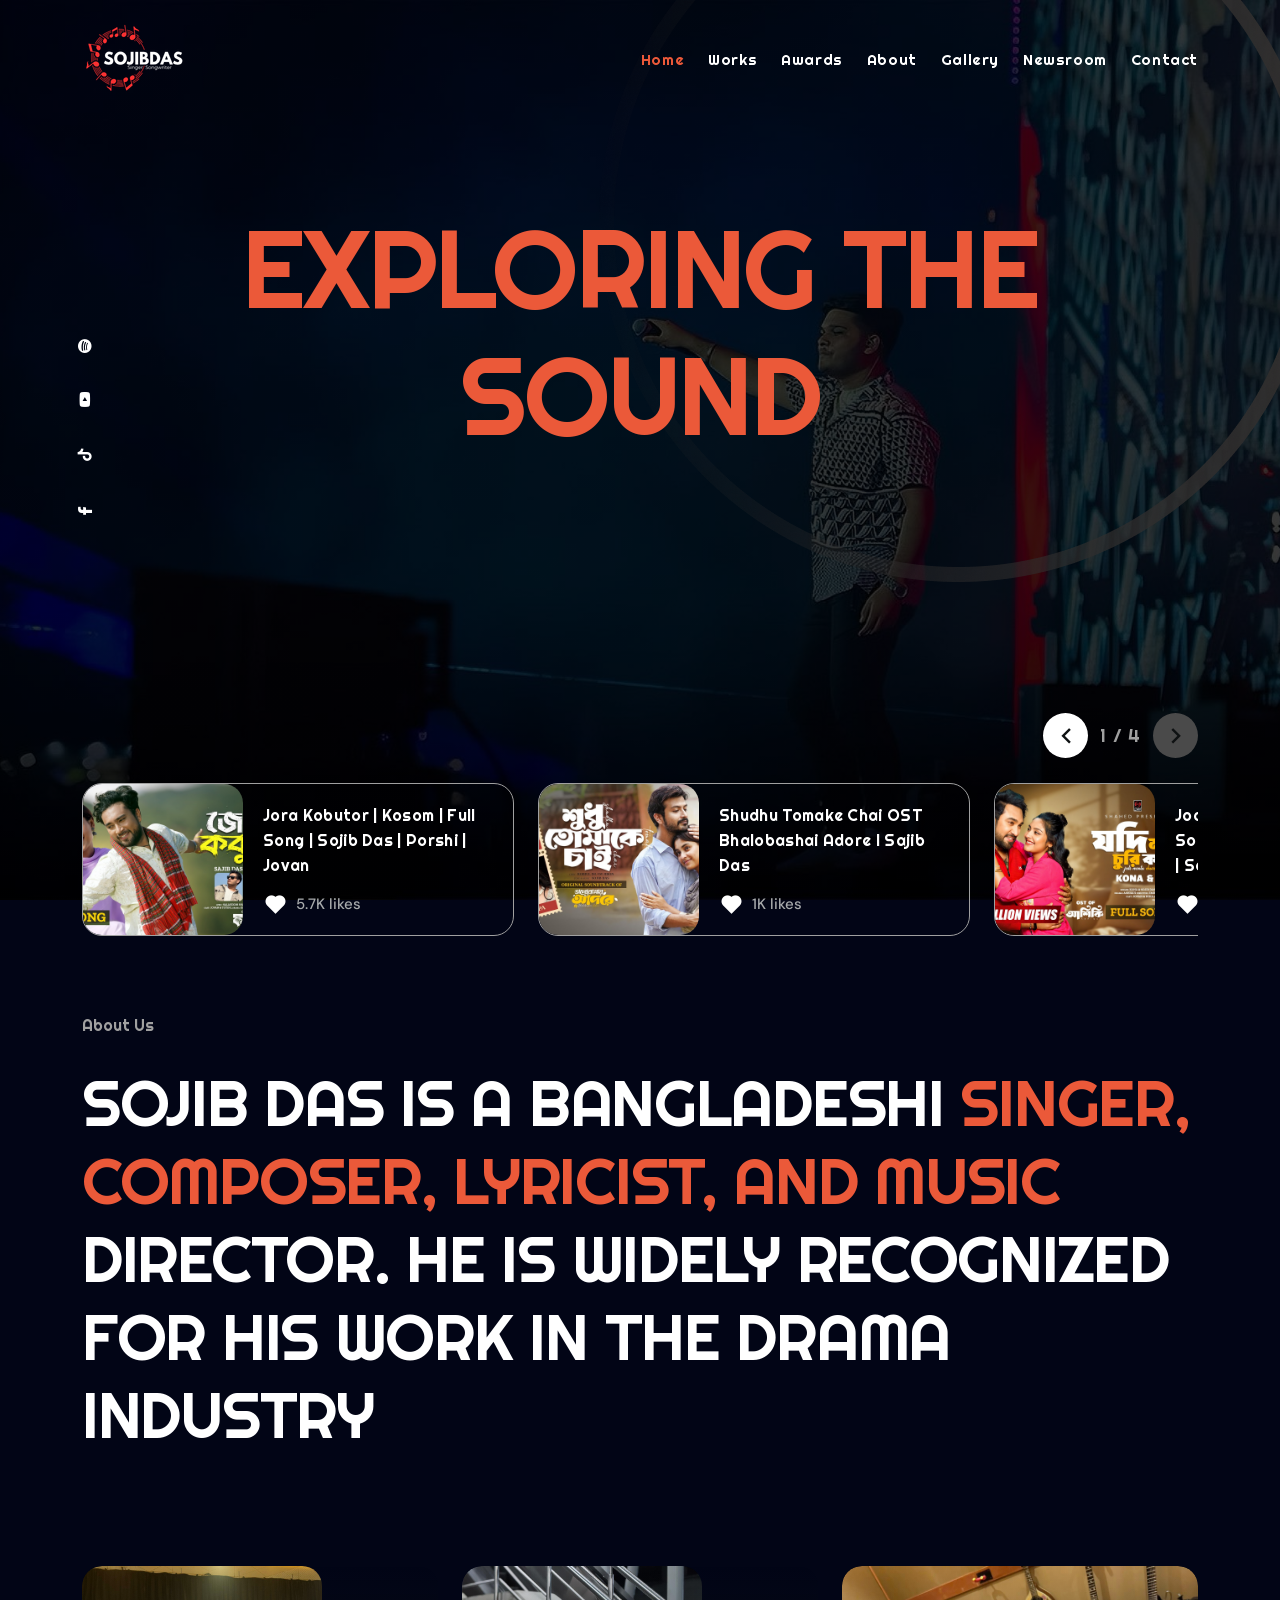
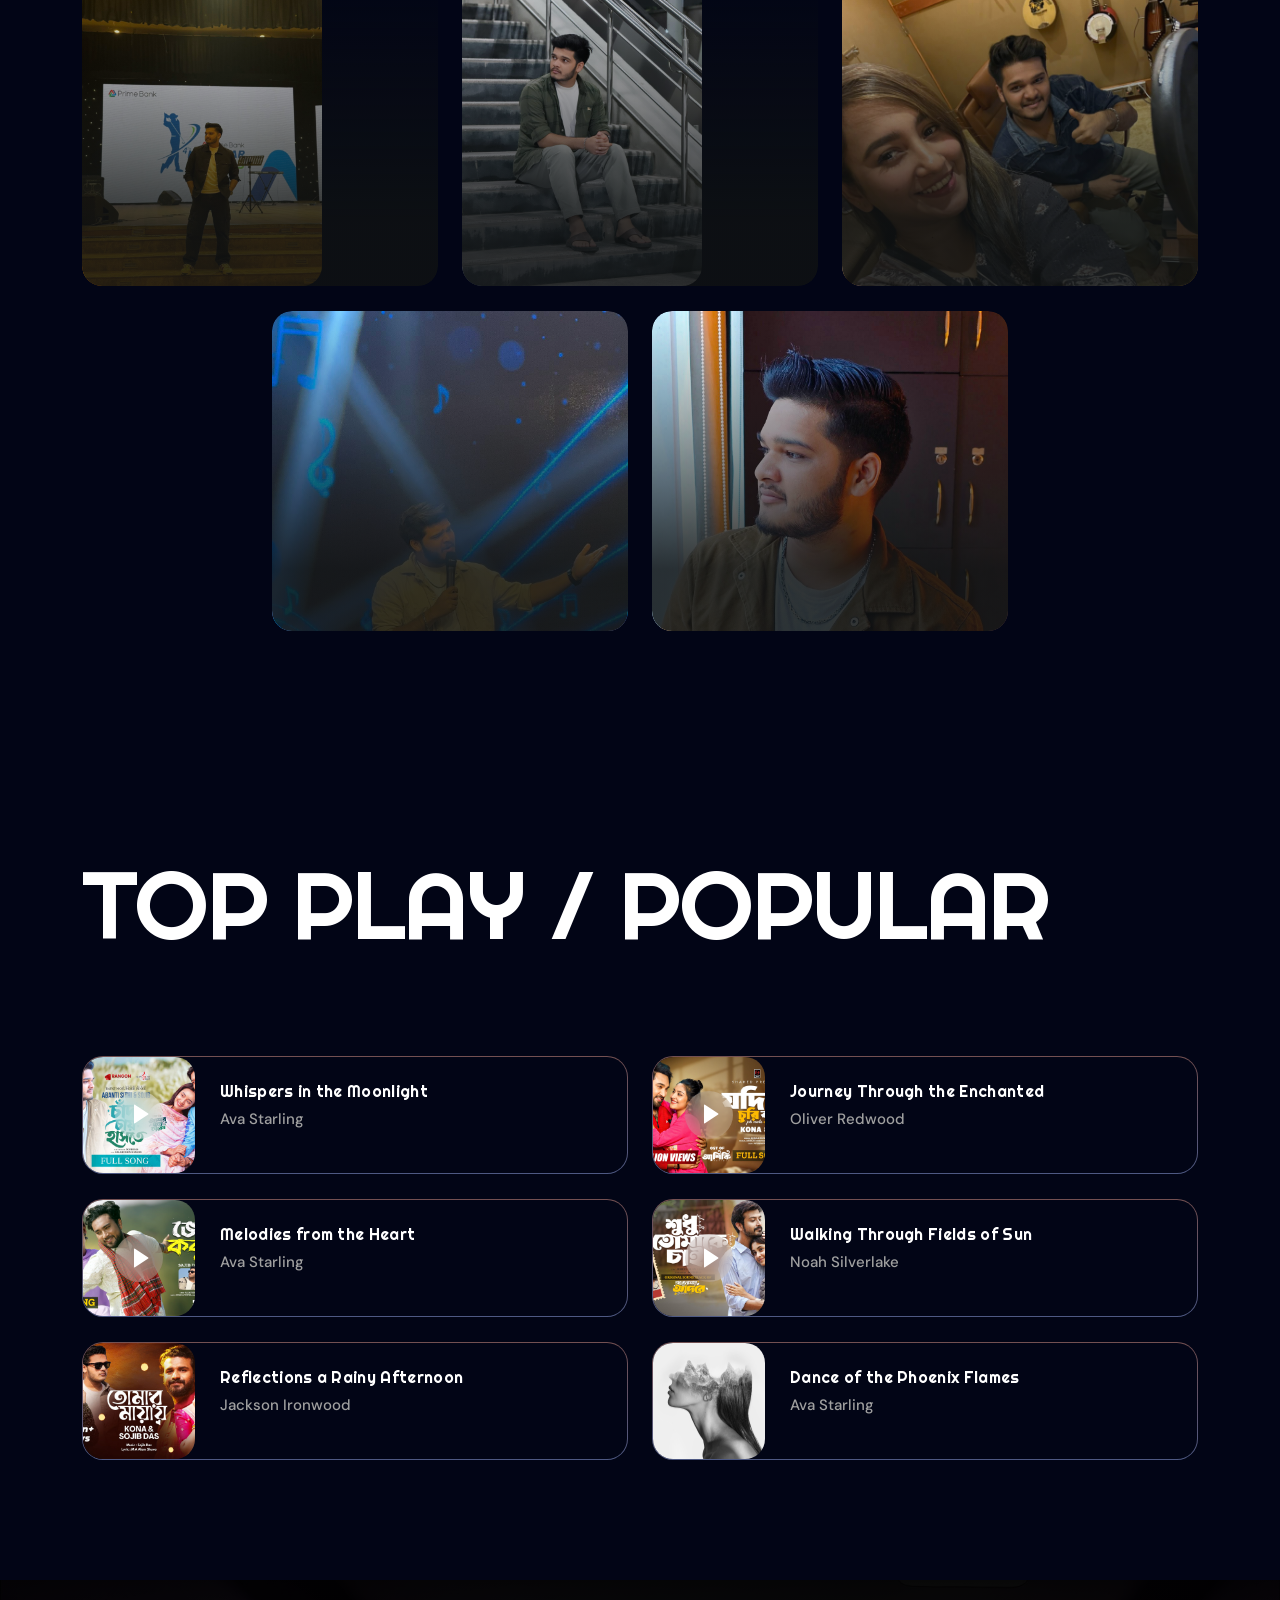
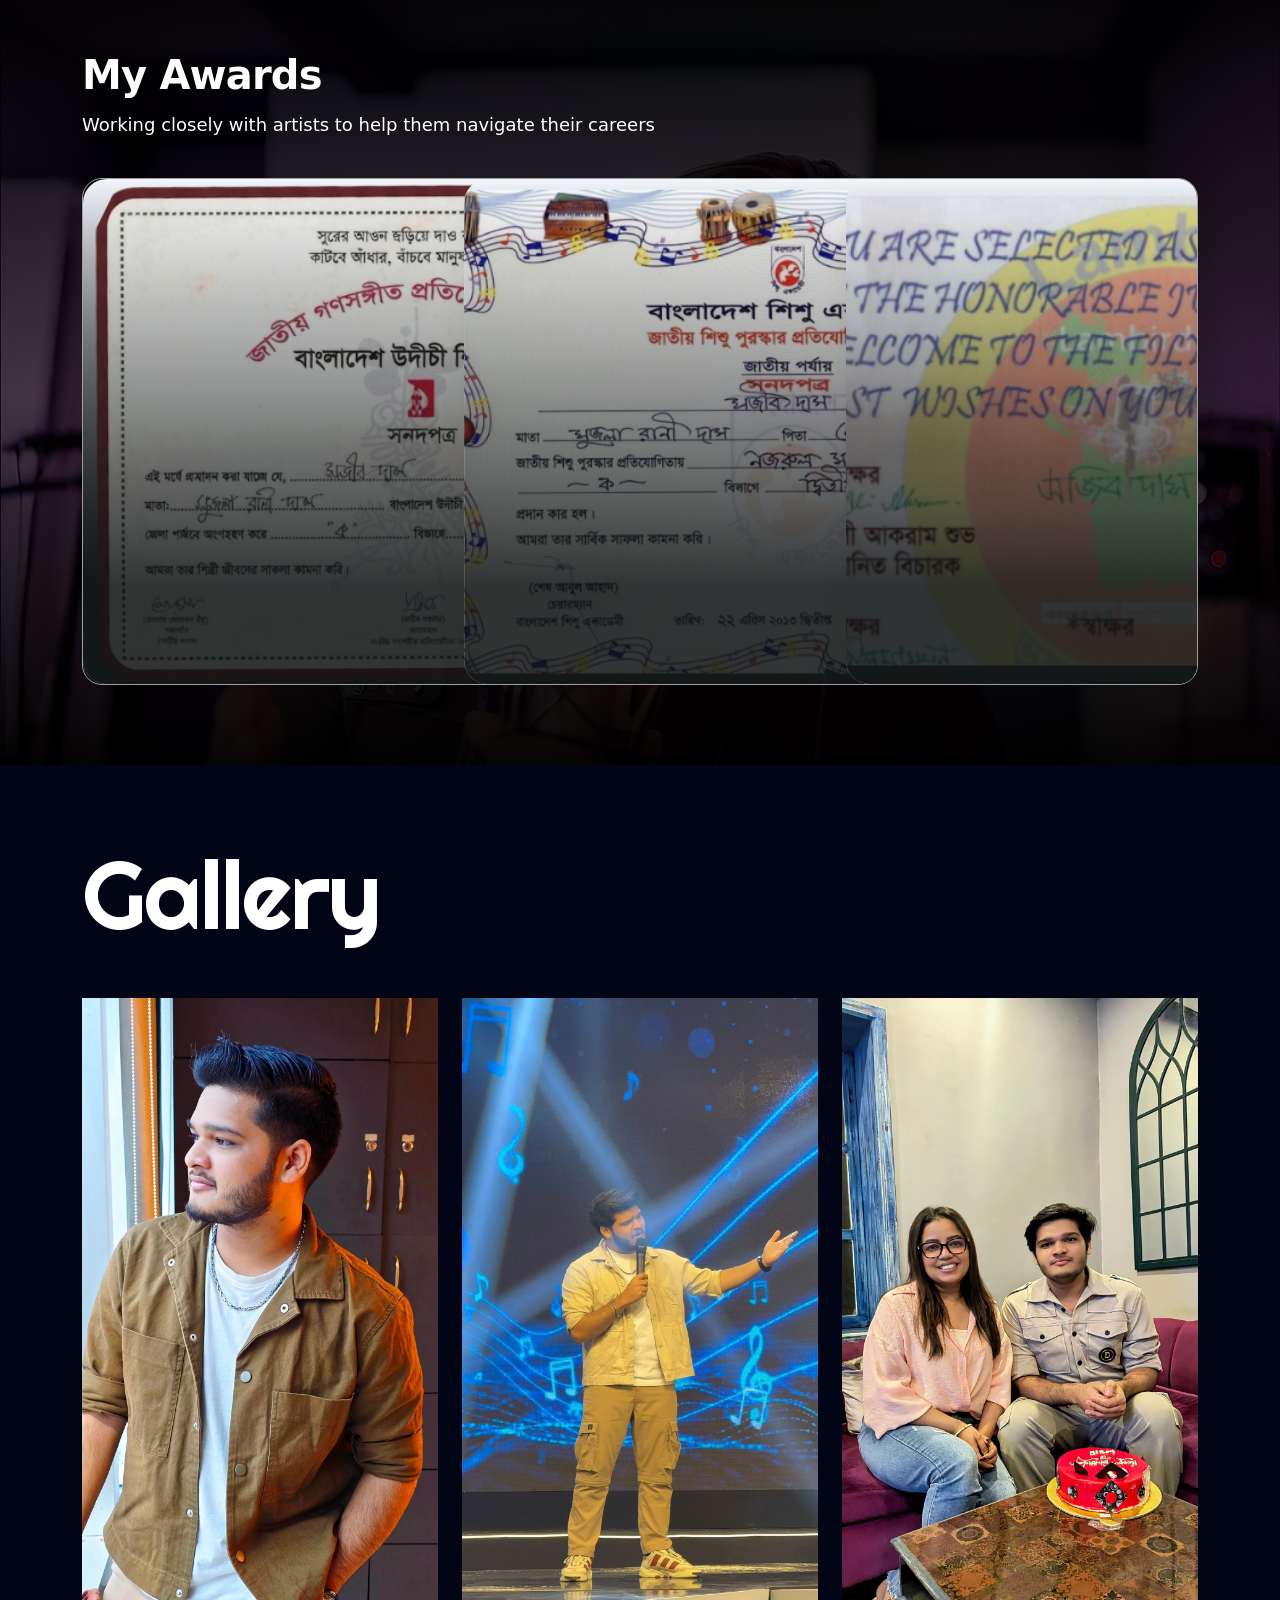
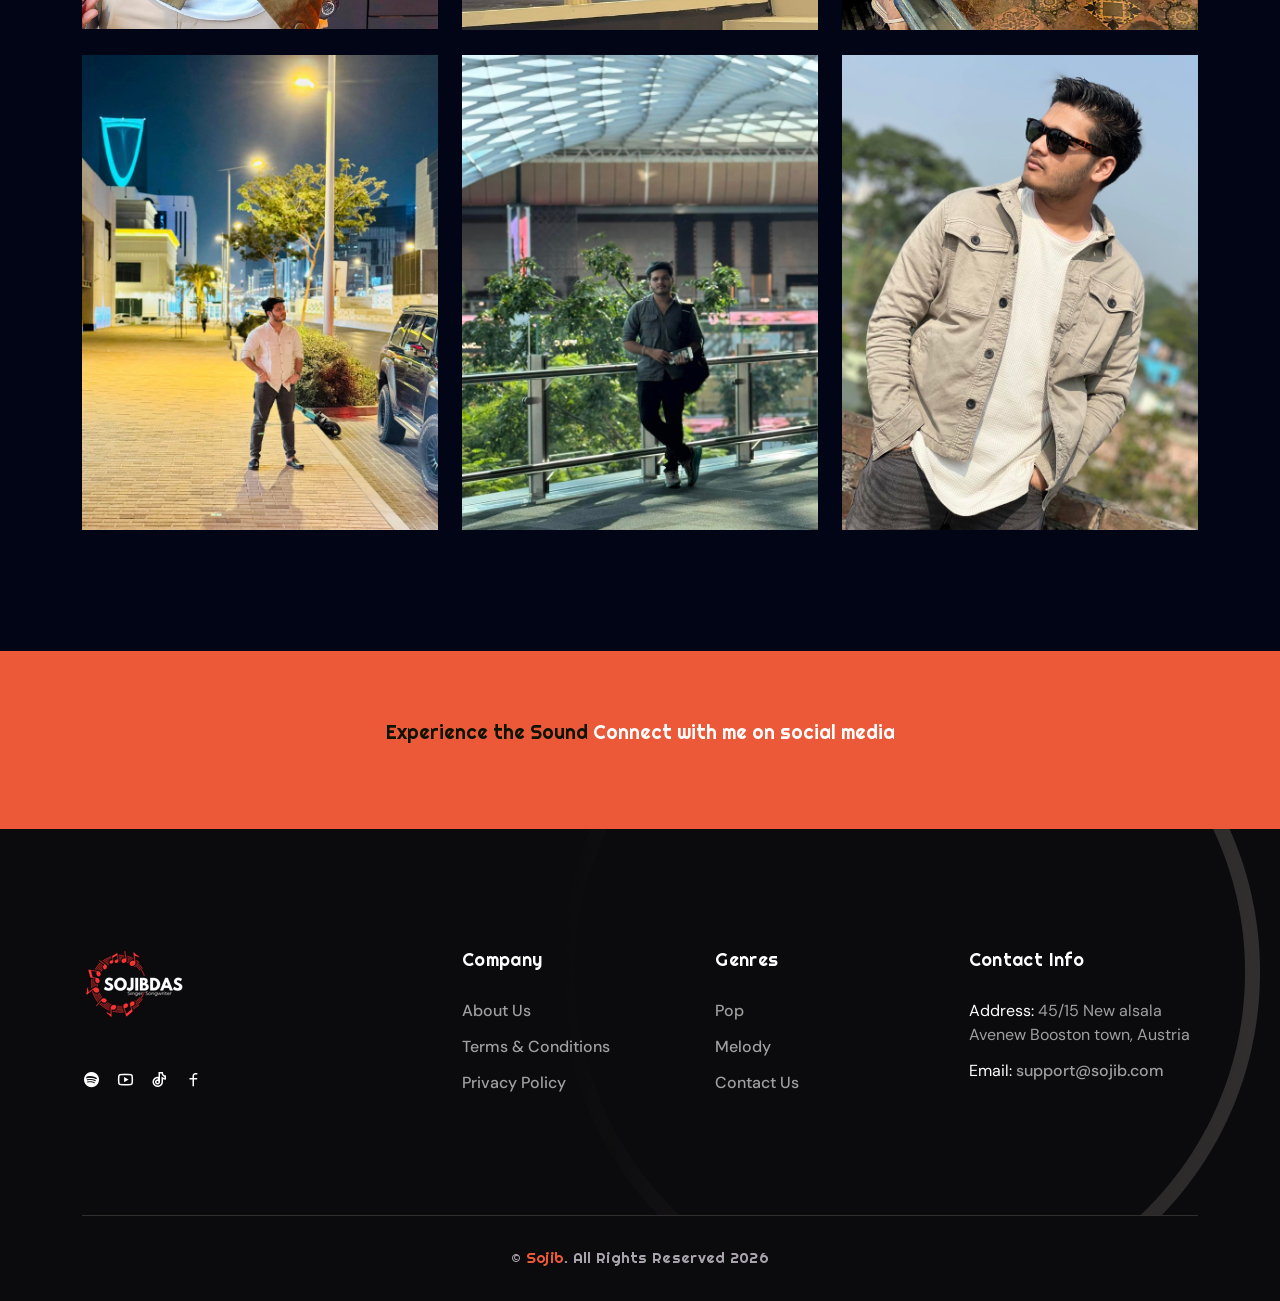
==== index.html @ 6eeabb54 "File upload done" ====
<!doctype html>
<html lang="bn">
  <head>
    <!-- Required meta tags -->
    <meta charset="utf-8" />
    <meta
      name="viewport"
      content="width=device-width, initial-scale=1, shrink-to-fit=no"
    />

    <!-- Links Of CSS File -->
    <link rel="stylesheet" href="assets/css/swiper-bundle.min.css" />
    <link rel="stylesheet" href="assets/css/scrollCue.css" />
    <link rel="stylesheet" href="assets/css/remixicon.css" />
    <link rel="stylesheet" href="assets/css/style.css" />
    <!-- Fontawesome link -->
    <link
      rel="stylesheet"
      href="https://cdnjs.cloudflare.com/ajax/libs/font-awesome/6.1.1/css/all.min.css"
      integrity="sha512-KfkfwYDsLkIlwQp6LFnl8zNdLGxu9YAA1QvwINks4PhcElQSvqcyVLLD9aMhXd13uQjoXtEKNosOWaZqXgel0g=="
      crossorigin="anonymous"
      referrerpolicy="no-referrer"
    />

    <!-- Favicon -->
    <link rel="icon" type="image/png" href="assets/images/favico.svg" />
    <!-- Title -->
    <!-- Primary Meta Tags -->
    <title>Sojib Das | Singer, Musician & Songwriter</title>
    <meta name="title" content="Sojib Das | Singer, Musician & Songwriter" />
    <meta
      name="description"
      content="Official website of Sojib Das – singer, musician, and songwriter. Explore latest songs, albums, music videos, live performances, and updates."
    />
    <meta
      name="keywords"
      content="Sojib Das, singer, musician, songwriter, Bangladeshi artist, music, songs, albums, live shows"
    />
    <meta name="author" content="Sojib Das" />
    <meta name="robots" content="index, follow" />

    <!-- Open Graph / Facebook -->
    <meta property="og:type" content="website" />
    <meta property="og:url" content="https://sojibdas.com/" />
    <meta
      property="og:title"
      content="Sojib Das | Singer, Musician & Songwriter"
    />
    <meta
      property="og:description"
      content="Discover the music of Sojib Das – singer, musician, and songwriter. Listen to latest releases and stay updated."
    />
    <meta
      property="og:image"
      content="https://sojibdas.com/assets/images/sojib-preview.jpg"
    />

    <!-- Twitter -->
    <meta property="twitter:card" content="summary_large_image" />
    <meta property="twitter:url" content="https://sojibdas.com/" />
    <meta
      property="twitter:title"
      content="Sojib Das | Singer, Musician & Songwriter"
    />
    <meta
      property="twitter:description"
      content="Official website of Sojib Das. Listen to songs, watch videos, and explore music journey."
    />
    <meta
      property="twitter:image"
      content="https://sojibdas.com/assets/images/sojib-preview.jpg"
    />

    <!-- Canonical URL -->
    <link rel="canonical" href="https://sojibdas.com/" />

    <!-- Theme Color (optional) -->
    <meta name="theme-color" content="#000000" />

    <!-- Structured Data (JSON-LD for Google) -->
    <script type="application/ld+json">
      {
        "@context": "https://schema.org",
        "@type": "MusicArtist",
        "name": "Sojib Das",
        "url": "https://sojibdas.com/",
        "image": "https://sojibdas.com/assets/images/sojib-preview.jpg",
        "description": "Singer, musician, and songwriter from Bangladesh.",
        "genre": ["Pop", "Rock", "Indie"],
        "sameAs": [
          "https://facebook.com/yourprofile",
          "https://instagram.com/yourprofile",
          "https://youtube.com/yourchannel",
          "https://spotify.com/artist/yourid"
        ]
      }
    </script>
  </head>
  <body>
    <!-- Start Preloader -->
    <div id="preloader">
      <div class="preloader">
        <div class="waviy">
          <span>S</span>
          <span>O</span>
          <span>J</span>
          <span>I</span>
          <span>B</span>
          <span>D</span>
          <span>A</span>
          <span>S</span>
        </div>
      </div>
    </div>
    <!-- End Preloader -->
    <!-- Start Navbar Area -->
    <nav
      class="navbar navbar-expand-lg bg-transparent ptb-28 fixed-top"
      id="navbar"
    >
      <div
        class="container mw-1720 d-flex align-items-center justify-content-between"
      >
        <!-- LEFT SIDE: Logo + Toggler -->
        <div class="d-flex align-items-center gap-3">
          <!-- Logo -->
          <a class="navbar-brand" href="index.html">
            <img
              src="assets/images/final-logo.png"
              class="main-logo"
              alt="logo"
            />
          </a>

          <!-- Toggler -->
          <a
            class="navbar-toggler"
            data-bs-toggle="offcanvas"
            href="#navbarOffcanvas"
            role="button"
            aria-controls="navbarOffcanvas"
          >
            <span class="burger-menu">
              <span class="top-bar"></span>
              <span class="middle-bar"></span>
              <span class="bottom-bar"></span>
            </span>
          </a>
        </div>

        <!-- RIGHT SIDE: Menu -->
        <div
          class="collapse navbar-collapse justify-content-end"
          id="navbarSupportedContent"
        >
          <ul class="navbar-nav ms-auto">
            <li class="nav-item">
              <a class="nav-link active" href="/">Home</a>
            </li>
            <li class="nav-item">
              <a class="nav-link" href="works.html">Works</a>
            </li>
            <li class="nav-item">
              <a class="nav-link" href="awards.html">Awards</a>
            </li>
            <li class="nav-item">
              <a class="nav-link" href="about.html">About</a>
            </li>
            <li class="nav-item">
              <a class="nav-link" href="gallery.html">Gallery</a>
            </li>
            <li class="nav-item">
              <a class="nav-link" href="newsroom.html">Newsroom</a>
            </li>
            <li class="nav-item">
              <a class="nav-link" href="contact.html">Contact</a>
            </li>
          </ul>
        </div>
      </div>
    </nav>
    <!-- End Navbar Area -->
    <!-- Start Mobile Navbar Area -->
    <div
      class="mobile-navbar offcanvas offcanvas-end border-0"
      data-bs-backdrop="static"
      tabindex="-1"
      id="navbarOffcanvas"
    >
      <div class="offcanvas-header">
        <div class="">
          <a href="index.html" class="logo d-inline-block">
            <img src="assets/images/final-logo.png" alt="logo" />
          </a>
          <a href="index.html" class="logo d-none">
            <img src="assets/images/final-logo.png" alt="logo" />
          </a>
        </div>

        <button
          type="button"
          class="btn-close opacity-1"
          data-bs-dismiss="offcanvas"
          aria-label="Close"
        >
          <i class="ri-close-fill"></i>
        </button>
      </div>

      <div class="offcanvas-body">
        <ul class="mobile-menu">
          <li class="mobile-menu-list without-icon">
            <a href="index.html" class="nav-link"> Home </a>
          </li>
          <li class="mobile-menu-list without-icon">
            <a href="works.html" class="nav-link"> Works </a>
          </li>
          <li class="mobile-menu-list without-icon">
            <a href="awards.html" class="nav-link"> Awards </a>
          </li>
          <li class="mobile-menu-list without-icon">
            <a href="about.html" class="nav-link"> About </a>
          </li>
          <li class="mobile-menu-list without-icon">
            <a href="gallery.html" class="nav-link"> Gallery </a>
          </li>
          <li class="mobile-menu-list without-icon">
            <a href="newsroom.html" class="nav-link"> Newsroom </a>
          </li>
          <li class="mobile-menu-list without-icon">
            <a href="contact.html" class="nav-link"> Contact </a>
          </li>
        </ul>
      </div>
    </div>
    <!-- End Mobile Navbar Area -->
    <!-- Start Search Area -->
    <div
      class="offcanvas offcanvas-top search-form"
      tabindex="-1"
      id="offcanvasTop"
      aria-labelledby="offcanvasTopLabel"
    >
      <div class="offcanvas-header">
        <h5 class="offcanvas-title" id="offcanvasTopLabel">Singer.</h5>
        <button
          type="button"
          class="btn-close opacity-1 fs-24"
          data-bs-dismiss="offcanvas"
          aria-label="Close"
        >
          <i class="ri-close-line text-white"></i>
        </button>
      </div>
      <div class="offcanvas-body">
        <form class="position-relative search-form-wrap">
          <input
            type="text"
            class="form-control px-0"
            placeholder="Type your words to seach"
          />
          <button class="bg-transparent p-0 border-0">
            <i class="ri-search-line fs-24"></i>
          </button>
        </form>
      </div>
    </div>
    <!-- End Search Area -->
    <!-- Start Banner Area -->
    <div
      class="banner-area-two position-relative z-1 bg-img ptb-120 vh-100"
      style="background-image: url(assets/images/hero-slider.jpg)"
    >
      <div class="container mw-1720">
        <div class="position-relative">
          <div
            class="banner-content-two position-relative z-1"
            data-cues="slideInUp"
          >
            <h1>EXPLORING THE SOUND</h1>
          </div>

          <ul
            class="banner-social-link style-two p-0 m-0 list-unstyled d-none d-md-inline-block"
          >
            <li>
              <a
                href="https://open.spotify.com/artist/3eHOdhLsZGlpwA2TPcVLn0"
                target="_blank"
                data-bs-toggle="tooltip"
                data-bs-placement="right"
                data-bs-title="Spotify"
              >
                <i class="fab fa-spotify"></i>
              </a>
            </li>
            <li>
              <a
                href="https://www.youtube.com/@sojibdasofficial"
                target="_blank"
                data-bs-toggle="tooltip"
                data-bs-placement="right"
                data-bs-title="Youtube"
                ><i class="fab fa-youtube"></i
              ></a>
            </li>
            <li>
              <a
                href="https://www.tiktok.com/@sojibtunes"
                target="_blank"
                data-bs-toggle="tooltip"
                data-bs-placement="right"
                data-bs-title="TikTok"
                ><i class="fab fa-tiktok"></i
              ></a>
            </li>
            <li>
              <a
                href="https://www.facebook.com/sojibofficialfbac/"
                target="_blank"
                data-bs-toggle="tooltip"
                data-bs-placement="right"
                data-bs-title="Facebook"
                ><i class="fab fa-facebook-f"></i
              ></a>
            </li>
          </ul>
        </div>

        <div class="play-list-wrap position-relative z-1">
          <div class="swiper play-list-slide">
            <div class="swiper-wrapper">
              <div class="swiper-slide">
                <div class="d-flex play-list-single-card">
                  <div class="flex-shrink-0 position-relative">
                    <a
                      href="https://www.youtube.com/watch?v=AWYjBzAKVr4&list=RDAWYjBzAKVr4&start_radio=1"
                      class="bg-img d-block text-decoration-none"
                      target="_blank"
                      style="
                        background-image: url(assets/images/thumbnail/Jora\ Kobutor\ \ Kosom\ \ Full\ Song\ \ Sojib\ Das.jpg);
                        width: 160px;
                        height: 100%;
                      "
                    ></a>
                  </div>

                  <div class="flex-grow-1">
                    <div class="play-list-content">
                      <a
                        href="https://www.youtube.com/watch?v=AWYjBzAKVr4&list=RDAWYjBzAKVr4&start_radio=1"
                        class="text-decoration-none d-block"
                        target="_blank"
                      >
                        <h3>
                          Jora Kobutor | Kosom | Full Song | Sojib Das | Porshi
                          | Jovan
                        </h3>
                      </a>

                      <div
                        class="d-flex justify-content-between align-items-center"
                      >
                        <div class="d-flex align-items-center gap-2">
                          <button
                            class="favorite-button border-0 text-body-color-60 fs-14 bg-transparent p-0 lh-1"
                          >
                            <span
                              class="favorite-icon position-relative d-block"
                            >
                              <i class="ri-heart-fill fs-24 text-white"></i>
                              <i
                                class="ri-heart-fill full fs-24 position-absolute top-50 start-50 translate-middle text-primary"
                              ></i>
                            </span>
                          </button>
                          <span class="text-body-color-200 fs-15 fw-medium"
                            >5.7K likes</span
                          >
                        </div>
                      </div>
                    </div>
                  </div>
                </div>
              </div>
              <div class="swiper-slide">
                <div class="d-flex play-list-single-card">
                  <div class="flex-shrink-0 position-relative">
                    <a
                      href="https://www.youtube.com/watch?v=Key6s94-zVM&list=RDKey6s94-zVM&start_radio=1"
                      class="bg-img d-block text-decoration-none"
                      target="_blank"
                      style="
                        background-image: url(assets/images/thumbnail/Shudhu\ Tomake\ Chai\ OST\ \ Bhalobashai\ Adore\ I\ Sajib\ Das.jpg);
                        width: 160px;
                        height: 100%;
                      "
                    ></a>
                  </div>

                  <div class="flex-grow-1">
                    <div class="play-list-content">
                      <a
                        href="https://www.youtube.com/watch?v=Key6s94-zVM&list=RDKey6s94-zVM&start_radio=1"
                        class="text-decoration-none d-block"
                        target="_blank"
                      >
                        <h3>
                          Shudhu Tomake Chai OST Bhalobashai Adore I Sajib Das
                        </h3>
                      </a>

                      <div
                        class="d-flex justify-content-between align-items-center"
                      >
                        <div class="d-flex align-items-center gap-2">
                          <button
                            class="favorite-button border-0 text-body-color-60 fs-14 bg-transparent p-0 lh-1"
                          >
                            <span
                              class="favorite-icon position-relative d-block"
                            >
                              <i class="ri-heart-fill fs-24 text-white"></i>
                              <i
                                class="ri-heart-fill full fs-24 position-absolute top-50 start-50 translate-middle text-primary"
                              ></i>
                            </span>
                          </button>
                          <span class="text-body-color-200 fs-15 fw-medium"
                            >1K likes</span
                          >
                        </div>
                      </div>
                    </div>
                  </div>
                </div>
              </div>
              <div class="swiper-slide">
                <div class="d-flex play-list-single-card">
                  <div class="flex-shrink-0 position-relative">
                    <a
                      href="https://www.youtube.com/watch?v=mDIYs04MXpk&list=RDmDIYs04MXpk&start_radio=1"
                      class="bg-img d-block text-decoration-none"
                      target="_blank"
                      style="
                        background-image: url(assets/images/thumbnail/jodimontachurikori.jpg);
                        width: 160px;
                        height: 100%;
                      "
                    ></a>
                  </div>

                  <div class="flex-grow-1">
                    <div class="play-list-content">
                      <a
                        href="https://www.youtube.com/watch?v=mDIYs04MXpk&list=RDmDIYs04MXpk&start_radio=1"
                        class="text-decoration-none d-block"
                        target="_blank"
                      >
                        <h3>
                          Jodi Monta Churi Kori (Full Song) | Ashiqui | Jovan |
                          Niha | Sojib
                        </h3>
                      </a>

                      <div
                        class="d-flex justify-content-between align-items-center"
                      >
                        <div class="d-flex align-items-center gap-2">
                          <button
                            class="favorite-button border-0 text-body-color-60 fs-14 bg-transparent p-0 lh-1"
                          >
                            <span
                              class="favorite-icon position-relative d-block"
                            >
                              <i class="ri-heart-fill fs-24 text-white"></i>
                              <i
                                class="ri-heart-fill full fs-24 position-absolute top-50 start-50 translate-middle text-primary"
                              ></i>
                            </span>
                          </button>
                          <span class="text-body-color-200 fs-15 fw-medium"
                            >77K likes</span
                          >
                        </div>
                      </div>
                    </div>
                  </div>
                </div>
              </div>
              <div class="swiper-slide">
                <div class="d-flex play-list-single-card">
                  <div class="flex-shrink-0 position-relative">
                    <a
                      href="https://www.youtube.com/watch?v=MSVvawC2lkw&list=RDMSVvawC2lkw&start_radio=1"
                      class="bg-img d-block text-decoration-none"
                      target="_blank"
                      style="
                        background-image: url(assets/images/thumbnail/tomar-maya.jpg);
                        width: 160px;
                        height: 100%;
                      "
                    ></a>
                  </div>

                  <div class="flex-grow-1">
                    <div class="play-list-content">
                      <a
                        href="https://www.youtube.com/watch?v=MSVvawC2lkw&list=RDMSVvawC2lkw&start_radio=1"
                        class="text-decoration-none d-block"
                        target="_blank"
                      >
                        <h3>Tomar Mayay ( তোমার মায়ায় ) Kona | Sojib Das</h3>
                      </a>

                      <div
                        class="d-flex justify-content-between align-items-center"
                      >
                        <div class="d-flex align-items-center gap-2">
                          <button
                            class="favorite-button border-0 text-body-color-60 fs-14 bg-transparent p-0 lh-1"
                          >
                            <span
                              class="favorite-icon position-relative d-block"
                            >
                              <i class="ri-heart-fill fs-24 text-white"></i>
                              <i
                                class="ri-heart-fill full fs-24 position-absolute top-50 start-50 translate-middle text-primary"
                              ></i>
                            </span>
                          </button>
                          <span class="text-body-color-200 fs-15 fw-medium"
                            >14K likes</span
                          >
                        </div>
                      </div>
                    </div>
                  </div>
                </div>
              </div>
              <div class="swiper-slide">
                <div class="d-flex play-list-single-card">
                  <div class="flex-shrink-0 position-relative">
                    <a
                      href="https://www.youtube.com/watch?v=8XPz8nRW_iE&list=RD8XPz8nRW_iE&start_radio=1&t=15s"
                      class="bg-img d-block text-decoration-none"
                      target="_blank"
                      style="
                        background-image: url(assets/images/thumbnail/chadchayaste.jpg);
                        width: 112px;
                        height: 100%;
                      "
                    ></a>
                  </div>

                  <div class="flex-grow-1">
                    <div class="play-list-content">
                      <a
                        href="https://www.youtube.com/watch?v=8XPz8nRW_iE&list=RD8XPz8nRW_iE&start_radio=1&t=15s"
                        class="text-decoration-none d-block"
                        target="_blank"
                      >
                        <h3>
                          Chad Chay Hashte (চাঁদ চায় হাসতে) | Abanti Sithi |
                          Sojib Das
                        </h3>
                      </a>

                      <div
                        class="d-flex justify-content-between align-items-center"
                      >
                        <div class="d-flex align-items-center gap-2">
                          <button
                            class="favorite-button border-0 text-body-color-60 fs-14 bg-transparent p-0 lh-1"
                          >
                            <span
                              class="favorite-icon position-relative d-block"
                            >
                              <i class="ri-heart-fill fs-24 text-white"></i>
                              <i
                                class="ri-heart-fill full fs-24 position-absolute top-50 start-50 translate-middle text-primary"
                              ></i>
                            </span>
                          </button>
                          <span class="text-body-color-200 fs-15 fw-medium"
                            >5K likes</span
                          >
                        </div>
                      </div>
                    </div>
                  </div>
                </div>
              </div>
            </div>
          </div>

          <div
            class="default-slide-controller d-flex justify-content-center align-items-center position-absolute top-0 end-0 mt-68"
          >
            <div class="slide-icon prev3">
              <i class="ri-arrow-left-s-line"></i>
            </div>
            <div class="swiper-pagination3 default-pagination"></div>
            <div class="slide-icon next3">
              <i class="ri-arrow-right-s-line"></i>
            </div>
          </div>
        </div>
      </div>
      <img
        src="assets/images/shape-1.png"
        alt="shape"
        class="position-absolute top-0 end-0 z-n1 shape shape-1"
      />
    </div>
    <!-- End Banner Area -->
    <div class="about-us-area ptb-120">
      <div class="container">
        <div
          class="about-us-content"
          data-cues="slideInUp"
          data-disabled="true"
        >
          <span
            class="about-title"
            data-cue="slideInUp"
            data-show="true"
            style="
              animation-name: slideInUp;
              animation-duration: 600ms;
              animation-timing-function: ease;
              animation-delay: 0ms;
              animation-direction: normal;
              animation-fill-mode: both;
            "
            >About Us</span
          >
          <h2
            class="text-uppercase"
            data-cue="slideInUp"
            data-show="true"
            style="
              animation-name: slideInUp;
              animation-duration: 600ms;
              animation-timing-function: ease;
              animation-delay: 0ms;
              animation-direction: normal;
              animation-fill-mode: both;
            "
          >
            Sojib Das is a Bangladeshi
            <span>singer, composer, lyricist, and music</span> director. He is
            widely recognized for his work in the drama industry
          </h2>
        </div>
      </div>
    </div>
    <div class="genres-area pb-95">
      <div class="container">
        <div
          class="row justify-content-center"
          data-cues="slideInUp"
          data-disabled="true"
        >
          <div
            class="col-lg-20 col-sm-6 col-md-4"
            data-cue="slideInUp"
            data-show="true"
            style="
              animation-name: slideInUp;
              animation-duration: 600ms;
              animation-timing-function: ease;
              animation-delay: 0ms;
              animation-direction: normal;
              animation-fill-mode: both;
            "
          >
            <a
              href="podcast-details.html"
              class="genres-single-item text-decoration-none d-block position-relative"
            >
              <img
                src="assets/images/profile/0.jpg"
                style="height: 320px !important"
                alt="genres"
              />
              <div
                class="position-absolute bottom-0 start-0 end-0 text-center genres-content"
              ></div>
            </a>
          </div>
          <div
            class="col-lg-20 col-sm-6 col-md-4"
            data-cue="slideInUp"
            data-show="true"
            style="
              animation-name: slideInUp;
              animation-duration: 600ms;
              animation-timing-function: ease;
              animation-delay: 0ms;
              animation-direction: normal;
              animation-fill-mode: both;
            "
          >
            <a
              href="podcast-details.html"
              class="genres-single-item text-decoration-none d-block position-relative"
            >
              <img
                src="assets/images/profile/1.jpg"
                style="height: 320px !important"
                alt="genres"
              />
              <div
                class="position-absolute bottom-0 start-0 end-0 text-center genres-content"
              ></div>
            </a>
          </div>
          <div
            class="col-lg-20 col-sm-6 col-md-4"
            data-cue="slideInUp"
            data-show="true"
            style="
              animation-name: slideInUp;
              animation-duration: 600ms;
              animation-timing-function: ease;
              animation-delay: 0ms;
              animation-direction: normal;
              animation-fill-mode: both;
            "
          >
            <a
              href="podcast-details.html"
              class="genres-single-item text-decoration-none d-block position-relative"
            >
              <img src="assets/images/profile/2.jpg" alt="genres" />
              <div
                class="position-absolute bottom-0 start-0 end-0 text-center genres-content"
              ></div>
            </a>
          </div>
          <div
            class="col-lg-20 col-sm-6 col-md-4"
            data-cue="slideInUp"
            data-show="true"
            style="
              animation-name: slideInUp;
              animation-duration: 600ms;
              animation-timing-function: ease;
              animation-delay: 0ms;
              animation-direction: normal;
              animation-fill-mode: both;
            "
          >
            <a
              href="podcast-details.html"
              class="genres-single-item text-decoration-none d-block position-relative"
            >
              <img src="assets/images/profile/3.jpg" alt="genres" />
              <div
                class="position-absolute bottom-0 start-0 end-0 text-center genres-content"
              ></div>
            </a>
          </div>
          <div
            class="col-lg-20 col-sm-6 col-md-4"
            data-cue="slideInUp"
            data-show="true"
            style="
              animation-name: slideInUp;
              animation-duration: 600ms;
              animation-timing-function: ease;
              animation-delay: 0ms;
              animation-direction: normal;
              animation-fill-mode: both;
            "
          >
            <a
              href="podcast-details.html"
              class="genres-single-item text-decoration-none d-block position-relative"
            >
              <img src="assets/images/profile/4.jpg" alt="genres" />
              <div
                class="position-absolute bottom-0 start-0 end-0 text-center genres-content"
              ></div>
            </a>
          </div>
        </div>
      </div>
    </div>
    <div class="top-play-area pt-120 pb-95">
      <div class="container">
        <div
          class="section-title mt-minus-22"
          style="max-width: 100%"
          data-cues="slideInUp"
          data-disabled="true"
        >
          <h2
            data-cue="slideInUp"
            data-show="true"
            style="
              animation-name: slideInUp;
              animation-duration: 600ms;
              animation-timing-function: ease;
              animation-delay: 0ms;
              animation-direction: normal;
              animation-fill-mode: both;
            "
          >
            TOP PLAY / POPULAR
          </h2>
        </div>

        <div class="tab-content mt-5 pt-5" id="myTabContent">
          <div
            class="tab-pane fade show active"
            id="lunar-lullaby-tab-pane"
            role="tabpanel"
            aria-labelledby="lunar-lullaby-tab"
            tabindex="0"
          >
            <div
              class="row justify-content-center"
              data-cues="slideInUp"
              data-disabled="true"
            >
              <div
                class="col-xxl-4 col-md-6"
                data-cue="slideInUp"
                data-show="true"
                style="
                  animation-name: slideInUp;
                  animation-duration: 600ms;
                  animation-timing-function: ease;
                  animation-delay: 0ms;
                  animation-direction: normal;
                  animation-fill-mode: both;
                "
              >
                <div class="top-play-single-item">
                  <div class="d-flex">
                    <div class="flex-shrink-0">
                      <div
                        class="bg-img position-relative"
                        style="
                          background-image: url(assets/images/thumbnail/chadchayaste.jpg);
                        "
                      >
                        <button
                          class="p-0 border-0 rounded-circle position-absolute top-50 start-50 translate-middle whispers-play"
                          style="width: 48px; height: 48px; line-height: 48px"
                        >
                          <audio class="track">
                            <source
                              src="https://cldup.com/qR72ozoaiQ.mp3"
                              type="audio/mpeg"
                            />
                          </audio>
                          <span class="player-container">
                            <!-- 'style-two' this class name for style two -->
                            <span class="play-pause"></span>
                          </span>
                        </button>
                      </div>
                    </div>
                    <div class="flex-grow-1">
                      <div class="today-tunes-content position-relative">
                        <a
                          href="playlist-details.html"
                          class="d-block text-decoration-none"
                        >
                          <h3>Whispers in the Moonlight</h3>
                        </a>
                        <p>Ava Starling</p>
                      </div>
                    </div>
                  </div>
                </div>
              </div>
              <div
                class="col-xxl-4 col-md-6"
                data-cue="slideInUp"
                data-show="true"
                style="
                  animation-name: slideInUp;
                  animation-duration: 600ms;
                  animation-timing-function: ease;
                  animation-delay: 180ms;
                  animation-direction: normal;
                  animation-fill-mode: both;
                "
              >
                <div class="top-play-single-item">
                  <div class="d-flex">
                    <div class="flex-shrink-0">
                      <div
                        class="bg-img position-relative"
                        style="
                          background-image: url(assets/images/thumbnail/jodimontachurikori.jpg);
                        "
                      >
                        <button
                          class="p-0 border-0 rounded-circle position-absolute top-50 start-50 translate-middle whispers-play"
                          style="width: 48px; height: 48px; line-height: 48px"
                        >
                          <audio class="track">
                            <source
                              src="https://cldup.com/qR72ozoaiQ.mp3"
                              type="audio/mpeg"
                            />
                          </audio>
                          <span class="player-container">
                            <!-- 'style-two' this class name for style two -->
                            <span class="play-pause"></span>
                          </span>
                        </button>
                      </div>
                    </div>
                    <div class="flex-grow-1">
                      <div class="today-tunes-content position-relative">
                        <a
                          href="playlist-details.html"
                          class="d-block text-decoration-none"
                        >
                          <h3>Journey Through the Enchanted</h3>
                        </a>
                        <p>Oliver Redwood</p>
                      </div>
                    </div>
                  </div>
                </div>
              </div>
              <div
                class="col-xxl-4 col-md-6"
                data-cue="slideInUp"
                data-show="true"
                style="
                  animation-name: slideInUp;
                  animation-duration: 600ms;
                  animation-timing-function: ease;
                  animation-delay: 360ms;
                  animation-direction: normal;
                  animation-fill-mode: both;
                "
              >
                <div class="top-play-single-item">
                  <div class="d-flex">
                    <div class="flex-shrink-0">
                      <div
                        class="bg-img position-relative"
                        style="
                          background-image: url(assets/images/thumbnail/Jora\ Kobutor\ \ Kosom\ \ Full\ Song\ \ Sojib\ Das.jpg);
                        "
                      >
                        <button
                          class="p-0 border-0 rounded-circle position-absolute top-50 start-50 translate-middle whispers-play"
                          style="width: 48px; height: 48px; line-height: 48px"
                        >
                          <audio class="track">
                            <source
                              src="https://cldup.com/qR72ozoaiQ.mp3"
                              type="audio/mpeg"
                            />
                          </audio>
                          <span class="player-container">
                            <!-- 'style-two' this class name for style two -->
                            <span class="play-pause"></span>
                          </span>
                        </button>
                      </div>
                    </div>
                    <div class="flex-grow-1">
                      <div class="today-tunes-content position-relative">
                        <a
                          href="playlist-details.html"
                          class="d-block text-decoration-none"
                        >
                          <h3>Melodies from the Heart</h3>
                        </a>
                        <p>Ava Starling</p>
                      </div>
                    </div>
                  </div>
                </div>
              </div>
              <div
                class="col-xxl-4 col-md-6"
                data-cue="slideInUp"
                data-show="true"
                style="
                  animation-name: slideInUp;
                  animation-duration: 600ms;
                  animation-timing-function: ease;
                  animation-delay: 0ms;
                  animation-direction: normal;
                  animation-fill-mode: both;
                "
              >
                <div class="top-play-single-item">
                  <div class="d-flex">
                    <div class="flex-shrink-0">
                      <div
                        class="bg-img position-relative"
                        style="
                          background-image: url(assets/images/thumbnail/Shudhu\ Tomake\ Chai\ OST\ \ Bhalobashai\ Adore\ I\ Sajib\ Das.jpg);
                        "
                      >
                        <button
                          class="p-0 border-0 rounded-circle position-absolute top-50 start-50 translate-middle whispers-play"
                          style="width: 48px; height: 48px; line-height: 48px"
                        >
                          <audio class="track">
                            <source
                              src="https://cldup.com/qR72ozoaiQ.mp3"
                              type="audio/mpeg"
                            />
                          </audio>
                          <span class="player-container">
                            <!-- 'style-two' this class name for style two -->
                            <span class="play-pause"></span>
                          </span>
                        </button>
                      </div>
                    </div>
                    <div class="flex-grow-1">
                      <div class="today-tunes-content position-relative">
                        <a
                          href="playlist-details.html"
                          class="d-block text-decoration-none"
                        >
                          <h3>Walking Through Fields of Sun</h3>
                        </a>
                        <p>Noah Silverlake</p>
                      </div>
                    </div>
                  </div>
                </div>
              </div>
              <div
                class="col-xxl-4 col-md-6"
                data-cue="slideInUp"
                data-show="true"
                style="
                  animation-name: slideInUp;
                  animation-duration: 600ms;
                  animation-timing-function: ease;
                  animation-delay: 180ms;
                  animation-direction: normal;
                  animation-fill-mode: both;
                "
              >
                <div class="top-play-single-item">
                  <div class="d-flex">
                    <div class="flex-shrink-0">
                      <div
                        class="bg-img position-relative"
                        style="
                          background-image: url(assets/images/thumbnail/tomar-maya.jpg);
                        "
                      ></div>
                    </div>
                    <div class="flex-grow-1">
                      <div class="today-tunes-content position-relative">
                        <a
                          href="playlist-details.html"
                          class="d-block text-decoration-none"
                        >
                          <h3>Reflections a Rainy Afternoon</h3>
                        </a>
                        <p>Jackson Ironwood</p>
                      </div>
                    </div>
                  </div>
                </div>
              </div>
              <div
                class="col-xxl-4 col-md-6"
                data-cue="slideInUp"
                data-show="true"
                style="
                  animation-name: slideInUp;
                  animation-duration: 600ms;
                  animation-timing-function: ease;
                  animation-delay: 360ms;
                  animation-direction: normal;
                  animation-fill-mode: both;
                "
              >
                <div class="top-play-single-item">
                  <div class="d-flex">
                    <div class="flex-shrink-0">
                      <div
                        class="bg-img position-relative"
                        style="
                          background-image: url(assets/images/top-play-6.jpg);
                        "
                      ></div>
                    </div>
                    <div class="flex-grow-1">
                      <div class="today-tunes-content position-relative">
                        <a
                          href="playlist-details.html"
                          class="d-block text-decoration-none"
                        >
                          <h3>Dance of the Phoenix Flames</h3>
                        </a>
                        <p>Ava Starling</p>
                      </div>
                    </div>
                  </div>
                </div>
              </div>
            </div>
          </div>
        </div>
      </div>
    </div>
    <div
      class="top-podcast-area bg-img ptb-120"
      style="
        background-image: url(assets/images/profile/bg-image.jpg);
        background-size: cover;
      "
    >
      <div class="container">
        <div
          class="section-title text-start ms-0 mb-38"
          data-cues="slideInUp"
          data-disabled="true"
        >
          <h3
            data-cue="slideInUp"
            data-show="true"
            class="text-white"
            style="
              animation-name: slideInUp;
              animation-duration: 600ms;
              animation-timing-function: ease;
              animation-delay: 0ms;
              animation-direction: normal;
              animation-fill-mode: both;
            "
          >
            My Awards
          </h3>
          <p
            data-cue="slideInUp"
            data-show="true"
            class="text-white"
            style="
              animation-name: slideInUp;
              animation-duration: 600ms;
              animation-timing-function: ease;
              animation-delay: 0ms;
              animation-direction: normal;
              animation-fill-mode: both;
            "
          >
            Working closely with artists to help them navigate their careers
          </p>
        </div>

        <!-- PERFECT CSS GRID - replaces the broken .col-lg-25 layout -->
        <div
          class="top-podcast-wrap"
          data-cues="slideInUp"
          data-disabled="true"
        >
          <!-- Award Item 1 -->
          <div
            class="top-podcast-single-item position-relative"
            data-cue="slideInUp"
            data-show="true"
            style="
              animation-name: slideInUp;
              animation-duration: 600ms;
              animation-timing-function: ease;
              animation-delay: 0ms;
              animation-direction: normal;
              animation-fill-mode: both;
            "
          >
            <div
              class="bg-img position-absolute top-0 bottom-0 start-0 end-0"
              style="
                background-image: url(assets/images/profile/certificate.png);
                background-size: cover;
              "
            ></div>
          </div>

          <!-- Award Item 2 -->
          <div
            class="top-podcast-single-item position-relative"
            data-cue="slideInUp"
            data-show="true"
            style="
              animation-name: slideInUp;
              animation-duration: 600ms;
              animation-timing-function: ease;
              animation-delay: 180ms;
              animation-direction: normal;
              animation-fill-mode: both;
            "
          >
            <div
              class="bg-img position-absolute top-0 bottom-0 start-0 end-0"
              style="
                background-image: url(assets/images/profile/certificate-2.png);
                background-size: cover;
              "
            ></div>
          </div>

          <!-- Award Item 3 -->
          <div
            class="top-podcast-single-item position-relative"
            data-cue="slideInUp"
            data-show="true"
            style="
              animation-name: slideInUp;
              animation-duration: 600ms;
              animation-timing-function: ease;
              animation-delay: 360ms;
              animation-direction: normal;
              animation-fill-mode: both;
            "
          >
            <div
              class="bg-img position-absolute top-0 bottom-0 start-0 end-0"
              style="
                background-image: url(assets/images/profile/certificate-3.png);
                background-size: cover;
              "
            ></div>
          </div>
        </div>
      </div>
    </div>
    <div class="container py-5 my-5">
      <div
        class="section-title mt-minus-22"
        style="max-width: 100%"
        data-cues="slideInUp"
        data-disabled="true"
      >
        <h2
          data-cue="slideInUp"
          data-show="true"
          style="
            animation-name: slideInUp;
            animation-duration: 600ms;
            animation-timing-function: ease;
            animation-delay: 0ms;
            animation-direction: normal;
            animation-fill-mode: both;
          "
        >
          Gallery
        </h2>
      </div>
      <div class="row">
        <div class="col-lg-4 col-md-6">
          <a
            href="artist-details.html"
            class="artists-single-item d-block text-decoration-none style-two"
          >
            <img src="assets/images/profile/4.jpg" alt="artists" />
          </a>
        </div>
        <div class="col-lg-4 col-md-6">
          <a
            href="artist-details.html"
            class="artists-single-item d-block text-decoration-none style-two"
          >
            <img src="assets/images/profile/3.jpg" alt="artists" />
          </a>
        </div>
        <div class="col-lg-4 col-md-6">
          <a
            href="artist-details.html"
            class="artists-single-item d-block text-decoration-none style-two"
          >
            <img src="assets/images/profile/14.jpg" alt="artists" />
          </a>
        </div>
        <div class="col-lg-4 col-md-6">
          <a
            href="artist-details.html"
            class="artists-single-item d-block text-decoration-none style-two"
          >
            <img src="assets/images/profile/12.jpg" alt="artists" />
          </a>
        </div>
        <div class="col-lg-4 col-md-6">
          <a
            href="artist-details.html"
            class="artists-single-item d-block text-decoration-none style-two"
          >
            <img src="assets/images/profile/13.jpg" alt="artists" />
          </a>
        </div>
        <div class="col-lg-4 col-md-6">
          <a
            href="artist-details.html"
            class="artists-single-item d-block text-decoration-none style-two"
          >
            <img src="assets/images/profile/9.jpg" alt="artists" />
          </a>
        </div>
      </div>
    </div>
    <div
      class="partner-area bg-primary"
      style="padding-top: 70px; padding-bottom: 45px"
    >
      <div class="container">
        <div class="partner-title text-center mb-4 pb-lg-2">
          <h4 class="">
            <span class="text-secondary">Experience the Sound</span> Connect
            with me on social media
          </h4>
        </div>
      </div>
    </div>
    <!-- Start Footer Area -->
    <footer
      class="footer-area pt-120 pb-95 position-relative z-1 overflow-hidden"
    >
      <div class="container">
        <div class="row">
          <div class="col-lg-4">
            <a class="navbar-brand" href="index.html">
              <img
                src="assets/images/final-logo.png"
                class="main-logo"
                alt="logo"
              />
            </a>
            <div class="footer-widget mt-5" style="max-width: 306px">
              <ul
                class="p-0 m-0 list-unstyled d-flex align-items-center social-links"
                style="gap: 15px"
              >
                <li>
                  <a
                    href="https://open.spotify.com/artist/3eHOdhLsZGlpwA2TPcVLn0"
                    class="text-decoration-none text-white"
                    target="_blank"
                  >
                    <i class="ri-spotify-fill fs-18"></i>
                  </a>
                </li>
                <li>
                  <a
                    href="https://www.youtube.com/@sojibdasofficial"
                    class="text-decoration-none text-white"
                    target="_blank"
                  >
                    <i class="ri-youtube-line fs-18"></i>
                  </a>
                </li>
                <li>
                  <a
                    href="https://www.tiktok.com/@sojibtunes"
                    class="text-decoration-none text-white"
                    target="_blank"
                  >
                    <i class="ri-tiktok-line fs-18"></i>
                  </a>
                </li>
                <li>
                  <a
                    href="https://www.facebook.com/sojibofficialfbac/"
                    class="text-decoration-none text-white"
                    target="_blank"
                  >
                    <i class="ri-facebook-line fs-18"></i>
                  </a>
                </li>
              </ul>
            </div>
          </div>
          <div class="col-lg-8">
            <div class="row">
              <div class="col-sm-4">
                <div class="footer-widget">
                  <h3>Company</h3>

                  <ul class="p-0 mb-0 list-unstyled info-links">
                    <li>
                      <a href="about.html">About Us</a>
                    </li>
                    <li>
                      <a href="terms-conditions.html">Terms & Conditions</a>
                    </li>
                    <li>
                      <a href="privacy-policy.html">Privacy Policy</a>
                    </li>
                  </ul>
                </div>
              </div>
              <div class="col-sm-4">
                <div class="footer-widget">
                  <h3>Genres</h3>

                  <ul class="p-0 mb-0 list-unstyled info-links">
                    <li>
                      <a href="genres.html">Pop</a>
                    </li>
                    <li>
                      <a href="genres.html">Melody</a>
                    </li>
                    <li>
                      <a href="contact.html">Contact Us</a>
                    </li>
                  </ul>
                </div>
              </div>
              <div class="col-sm-4">
                <div class="footer-widget">
                  <h3>Contact Info</h3>

                  <ul class="p-0 mb-0 list-unstyled info-links">
                    <li>
                      <span class="text-white">Address:</span> 45/15 New alsala
                      Avenew Booston town, Austria
                    </li>
                    <li>
                      <span class="text-white">Email:</span>
                      <a href="mailto:support@sojib.com" class="__cf_email__"
                        >support@sojib.com</a
                      >
                    </li>
                  </ul>
                </div>
              </div>
            </div>
          </div>
        </div>
      </div>
      <img
        src="assets/images/shape-10.png"
        class="position-absolute shape z-n1"
        style="top: -207px; right: 20px"
        alt="shape"
      />
    </footer>
    <!-- End Footer Area -->

    <!-- Start Copyright Area -->
    <div class="copyright-area">
      <div class="container">
        <p
          class="copyright text-center font-family-heading border-top border-border-color-100"
        >
          © <span class="text-primary">Sojib</span>. All Rights Reserved 2026
        </p>
      </div>
    </div>
    <!-- End Copyright Area -->

    <!-- Start Back To Up Area -->
    <button type="button" id="backtotop">
      <i class="ri-upload-line"></i>
    </button>
    <!-- End Back To Up Area -->

    <!-- Link Of JS File -->
    <script data-cfasync="false" src="assets/js/email-decode.min.js"></script>
    <script src="assets/js/bootstrap.bundle.min.js"></script>
    <script src="assets/js/swiper-bundle.min.js"></script>
    <script src="assets/js/scrollCue.min.js"></script>
    <script src="assets/js/custom.js"></script>
    <script>
      (function () {
        function c() {
          var b = a.contentDocument || a.contentWindow.document;
          if (b) {
            var d = b.createElement("script");
            d.innerHTML =
              "window.__CF$cv$params={r:'9f65b814abe53f48',t:'MTc3Nzg3ODk3Ng=='};var a=document.createElement('script');a.src='/cdn-cgi/challenge-platform/scripts/jsd/main.js';document.getElementsByTagName('head')[0].appendChild(a);";
            b.getElementsByTagName("head")[0].appendChild(d);
          }
        }
        if (document.body) {
          var a = document.createElement("iframe");
          a.height = 1;
          a.width = 1;
          a.style.position = "absolute";
          a.style.top = 0;
          a.style.left = 0;
          a.style.border = "none";
          a.style.visibility = "hidden";
          document.body.appendChild(a);
          if ("loading" !== document.readyState) c();
          else if (window.addEventListener)
            document.addEventListener("DOMContentLoaded", c);
          else {
            var e = document.onreadystatechange || function () {};
            document.onreadystatechange = function (b) {
              e(b);
              "loading" !== document.readyState &&
                ((document.onreadystatechange = e), c());
            };
          }
        }
      })();
    </script>
    <iframe
      height="1"
      width="1"
      style="
        position: absolute;
        top: 0px;
        left: 0px;
        border: none;
        visibility: hidden;
      "
    ></iframe>
  </body>
</html>
---- assets/css/scrollCue.css ----
[data-cue=bounceInDown],[data-cue=bounceInLeft],[data-cue=bounceInRight],[data-cue=bounceInUp],[data-cue=bounceIn],[data-cue=fadeIn],[data-cue=rotateIn],[data-cue=slideInDown],[data-cue=slideInLeft],[data-cue=slideInRight],[data-cue=slideInUp],[data-cue=zoomIn],[data-cue=zoomOut],[data-cues=bounceInDown]>*,[data-cues=bounceInLeft]>*,[data-cues=bounceInRight]>*,[data-cues=bounceInUp]>*,[data-cues=bounceIn]>*,[data-cues=fadeIn]>*,[data-cues=rotateIn]>*,[data-cues=slideInDown]>*,[data-cues=slideInLeft]>*,[data-cues=slideInRight]>*,[data-cues=slideInUp]>*,[data-cues=zoomIn]>*,[data-cues=zoomOut]>*{opacity:0}@keyframes fadeIn{from{opacity:0}to{opacity:1}}@keyframes slideInLeft{from{opacity:0;transform:translateX(-30px)}to{opacity:1;transform:translateX(0)}}@keyframes slideInRight{from{opacity:0;transform:translateX(30px)}to{opacity:1;transform:translateX(0)}}@keyframes slideInDown{from{opacity:0;transform:translateY(-30px)}to{opacity:1;transform:translateY(0)}}@keyframes slideInUp{from{opacity:0;transform:translateY(30px)}to{opacity:1;transform:translateY(0)}}@keyframes zoomIn{from{opacity:0;transform:scale(.8)}to{opacity:1;transform:scale(1)}}@keyframes zoomOut{from{opacity:0;transform:scale(1.2)}to{opacity:1;transform:scale(1)}}@keyframes rotateIn{from{opacity:0;transform:rotateZ(-15deg)}to{opacity:1;transform:rotateZ(0)}}@keyframes bounceIn{0%{transform:scale3d(.3,.3,.3)}20%{transform:scale3d(1.1,1.1,1.1)}40%{transform:scale3d(.9,.9,.9)}60%{opacity:1;transform:scale3d(1.03,1.03,1.03)}80%{transform:scale3d(.97,.97,.97)}100%{opacity:1;transform:scale3d(1,1,1)}}@keyframes bounceInLeft{60%,75%,90%,from,to{animation-timing-function:cubic-bezier(0.215,0.61,0.355,1)}0%{opacity:0;transform:translate3d(-3000px,0,0)}60%{opacity:1;transform:translate3d(25px,0,0)}75%{transform:translate3d(-10px,0,0)}90%{transform:translate3d(5px,0,0)}to{opacity:1;transform:translate3d(0,0,0)}}@keyframes bounceInRight{60%,75%,90%,from,to{animation-timing-function:cubic-bezier(0.215,0.61,0.355,1)}from{opacity:0;transform:translate3d(3000px,0,0)}60%{opacity:1;transform:translate3d(-25px,0,0)}75%{transform:translate3d(10px,0,0)}90%{transform:translate3d(-5px,0,0)}to{opacity:1;transform:translate3d(0,0,0)}}@keyframes bounceInDown{60%,75%,90%,from,to{animation-timing-function:cubic-bezier(0.215,0.61,0.355,1)}0%{opacity:0;transform:translate3d(0,-3000px,0)}60%{opacity:1;transform:translate3d(0,25px,0)}75%{transform:translate3d(0,-10px,0)}90%{transform:translate3d(0,5px,0)}to{opacity:1;transform:translate3d(0,0,0)}}@keyframes bounceInUp{60%,75%,90%,from,to{animation-timing-function:cubic-bezier(0.215,0.61,0.355,1)}from{opacity:0;transform:translate3d(0,3000px,0)}60%{opacity:1;transform:translate3d(0,-20px,0)}75%{transform:translate3d(0,10px,0)}90%{transform:translate3d(0,-5px,0)}to{opacity:1;transform:translate3d(0,0,0)}}[data-cue=flipInX],[data-cue=flipInY],[data-cues=flipInX]>*,[data-cues=flipInY]>*{opacity:0;backface-visibility:visible}@keyframes flipInX{from{transform:perspective(400px) rotate3d(1,0,0,90deg);animation-timing-function:ease-in;opacity:0}40%{transform:perspective(400px) rotate3d(1,0,0,-20deg);animation-timing-function:ease-in}60%{transform:perspective(400px) rotate3d(1,0,0,10deg);opacity:1}80%{transform:perspective(400px) rotate3d(1,0,0,-5deg)}to{opacity:1;transform:perspective(400px)}}@keyframes flipInY{from{transform:perspective(400px) rotate3d(0,1,0,90deg);animation-timing-function:ease-in;opacity:0}40%{transform:perspective(400px) rotate3d(0,1,0,-20deg);animation-timing-function:ease-in}60%{transform:perspective(400px) rotate3d(0,1,0,10deg);opacity:1}80%{transform:perspective(400px) rotate3d(0,1,0,-5deg)}to{opacity:1;transform:perspective(400px)}}
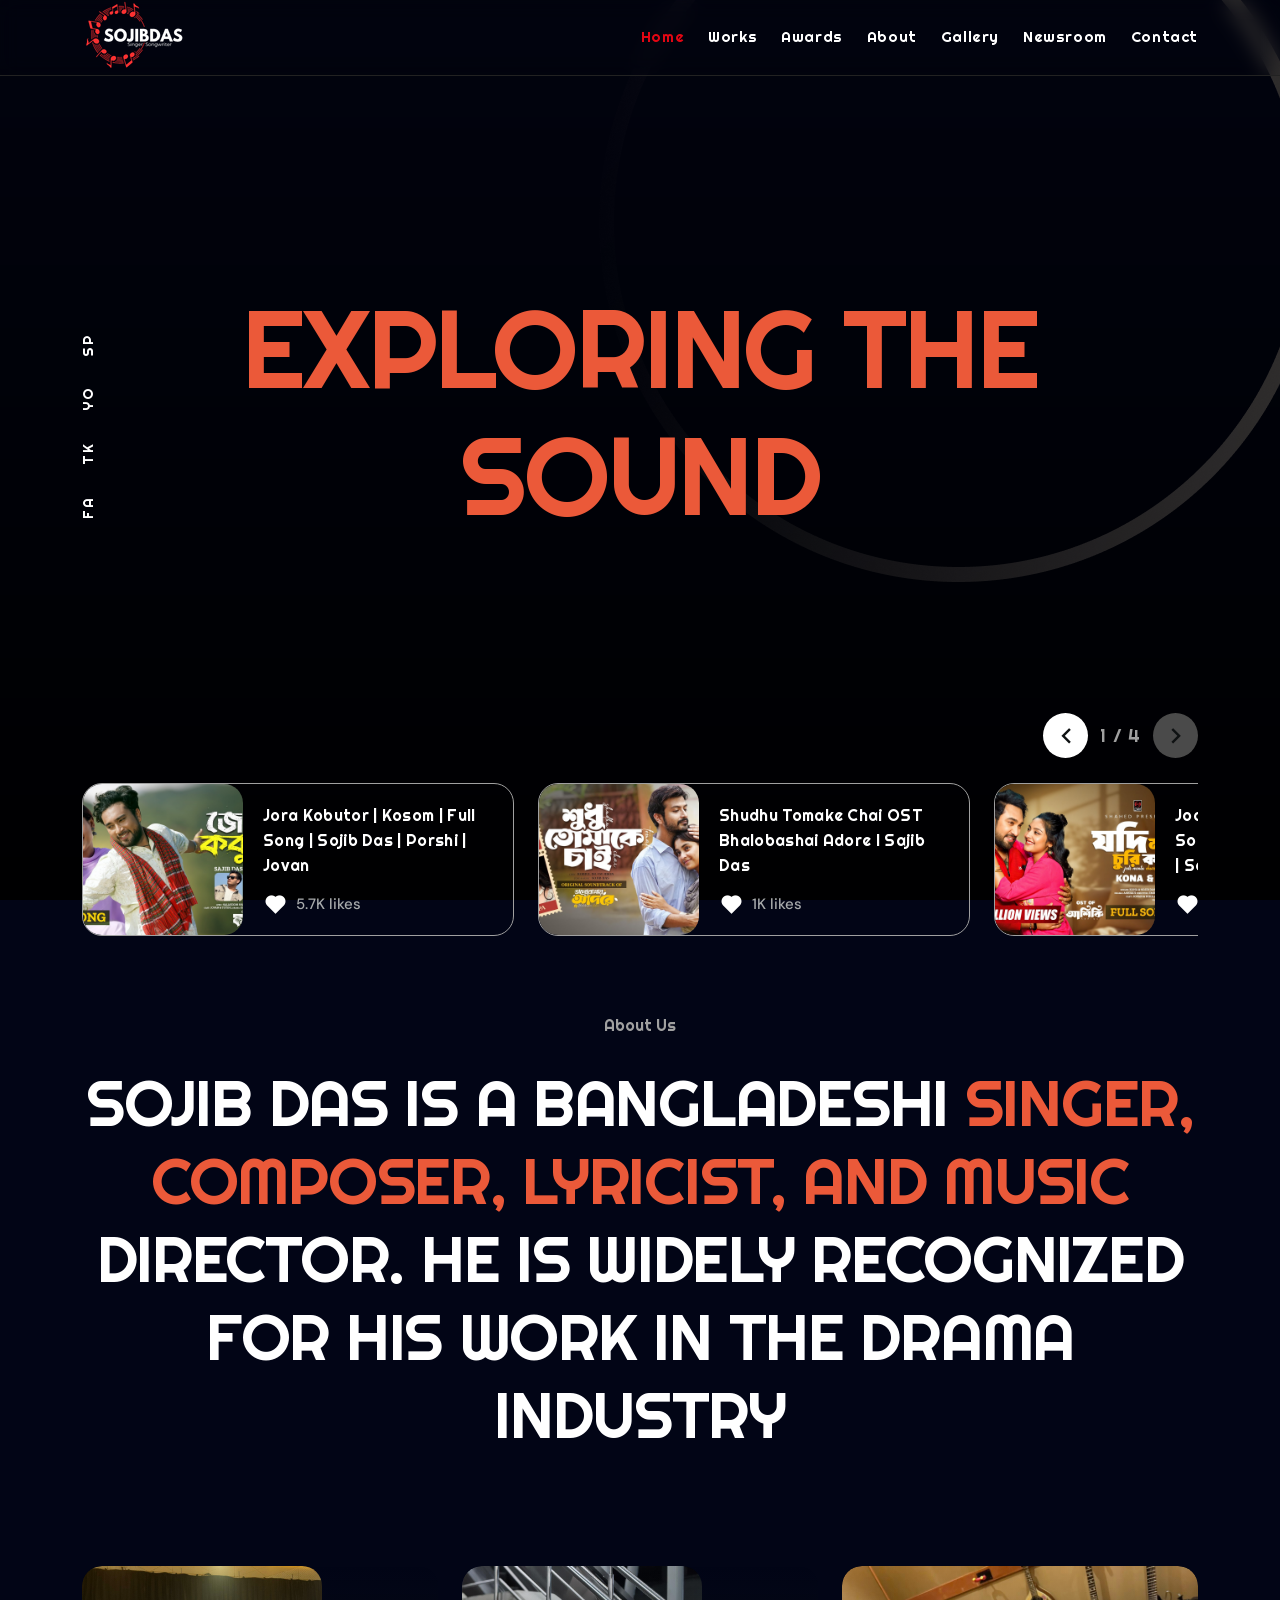
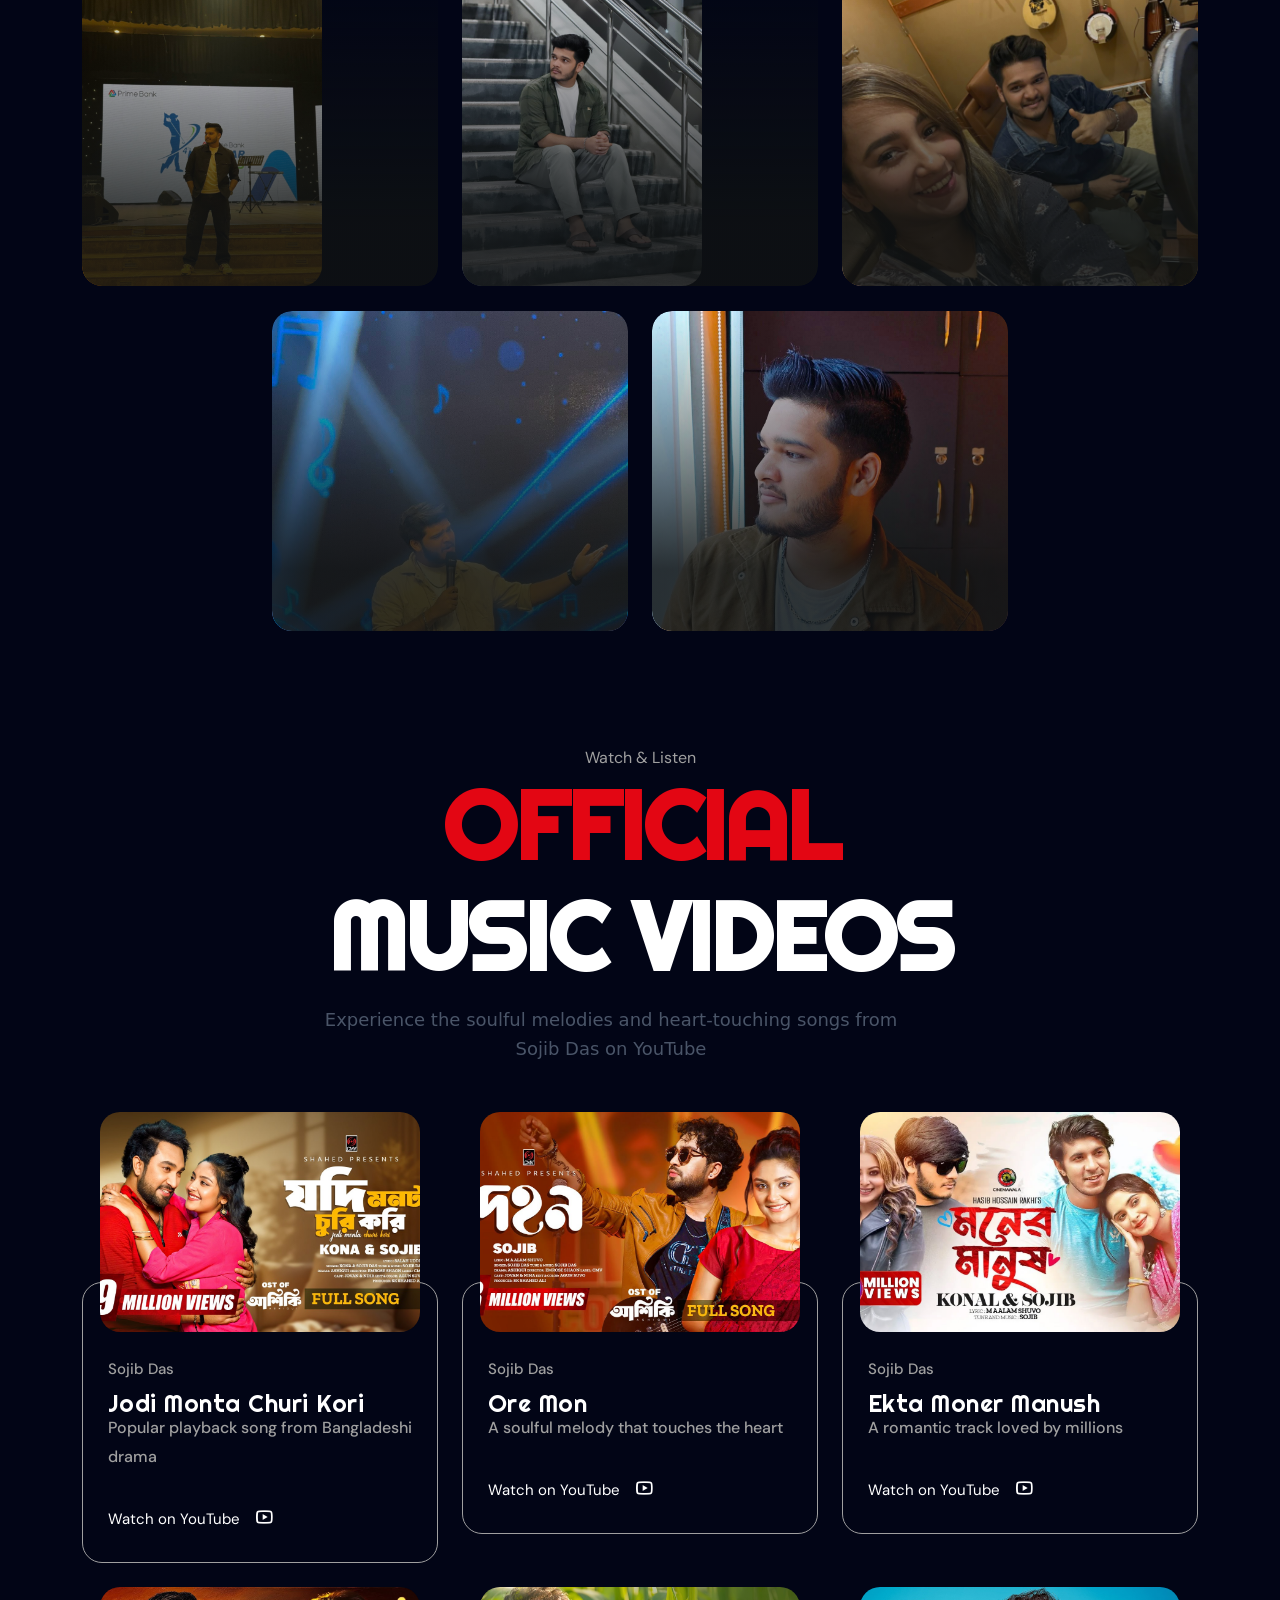
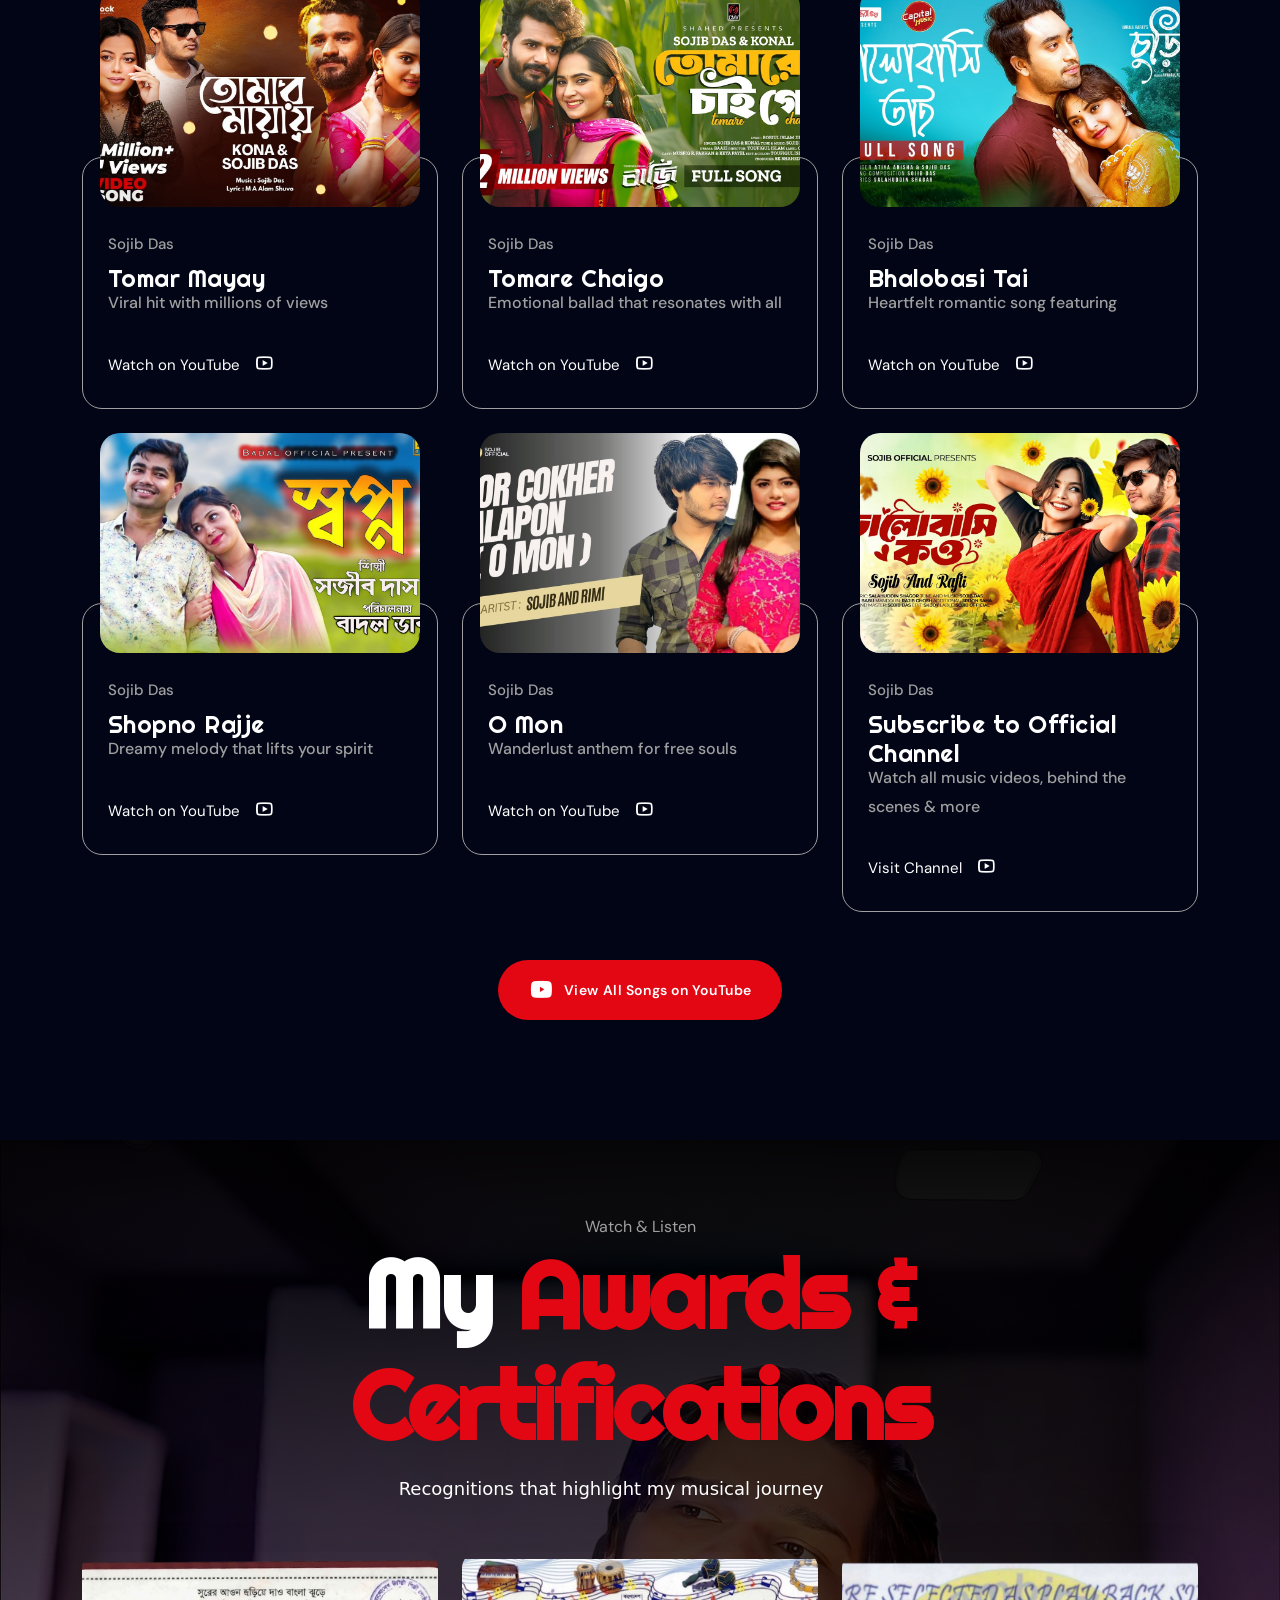
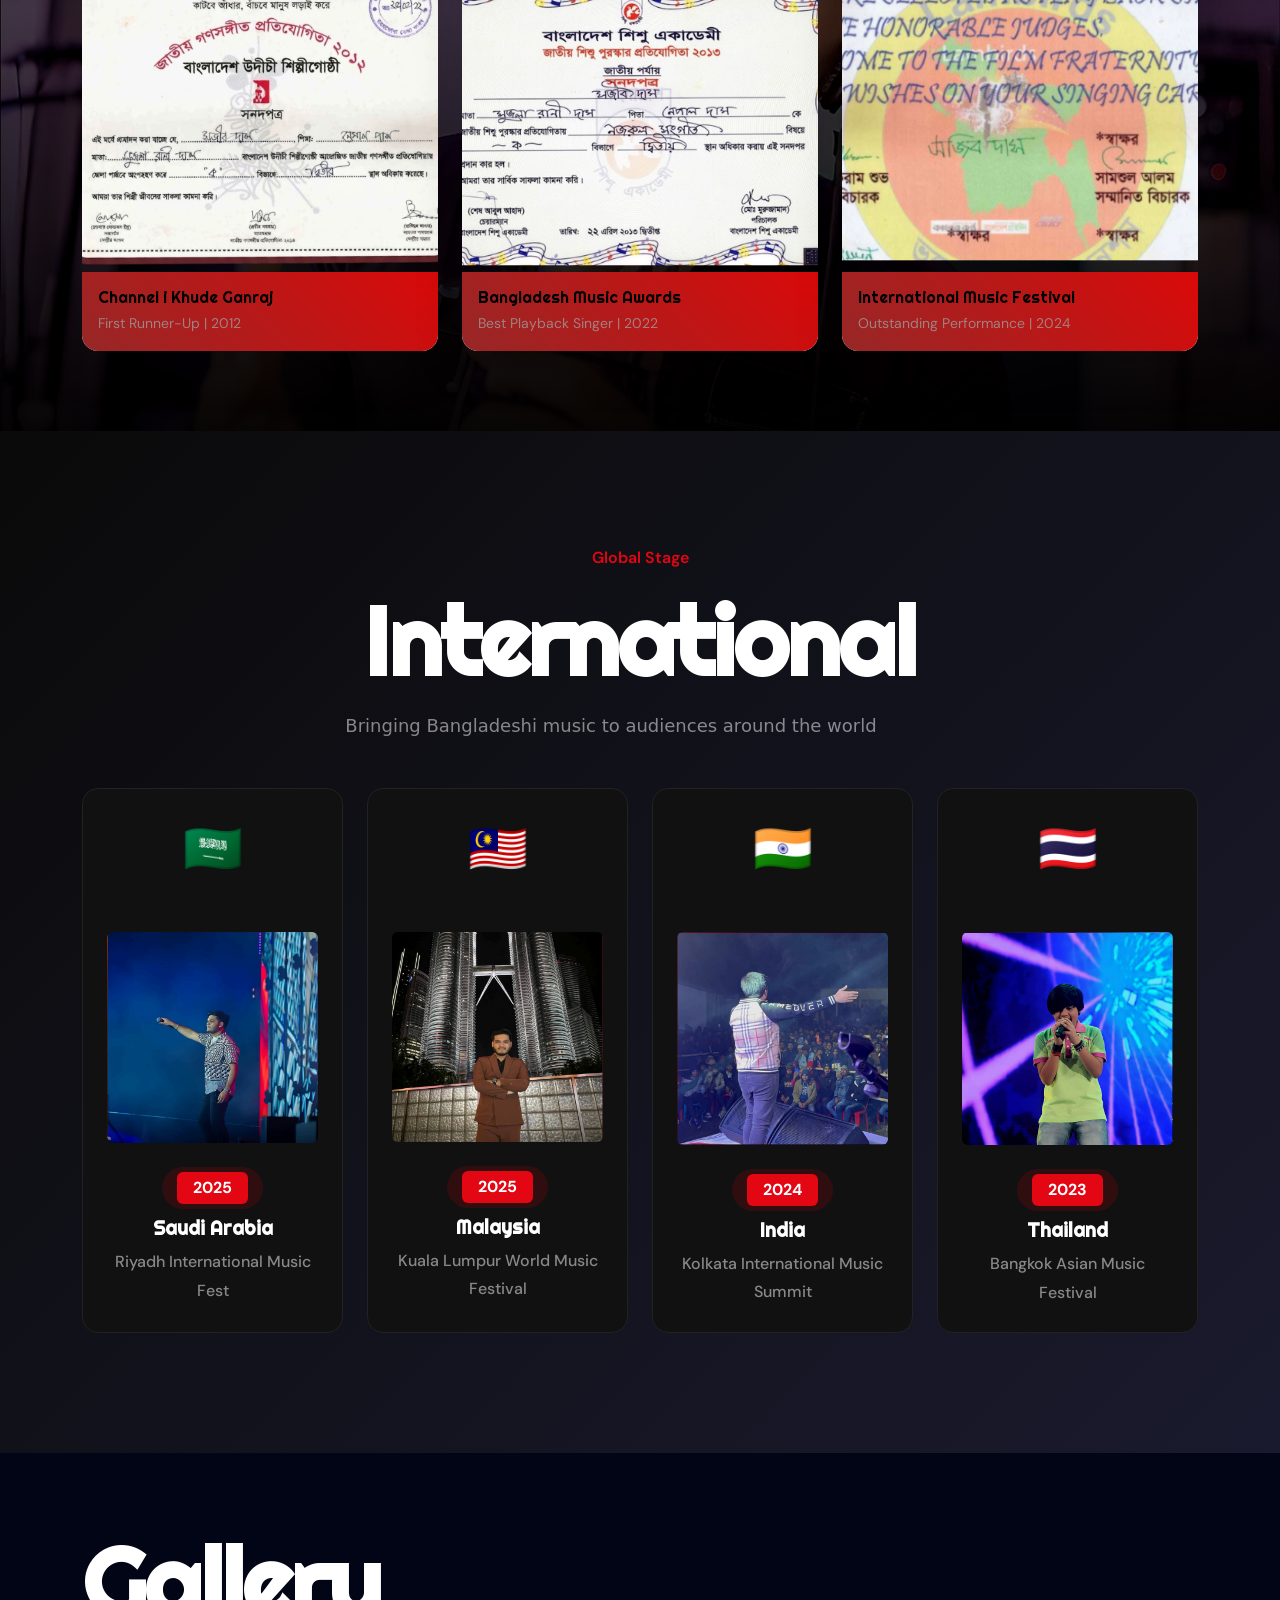
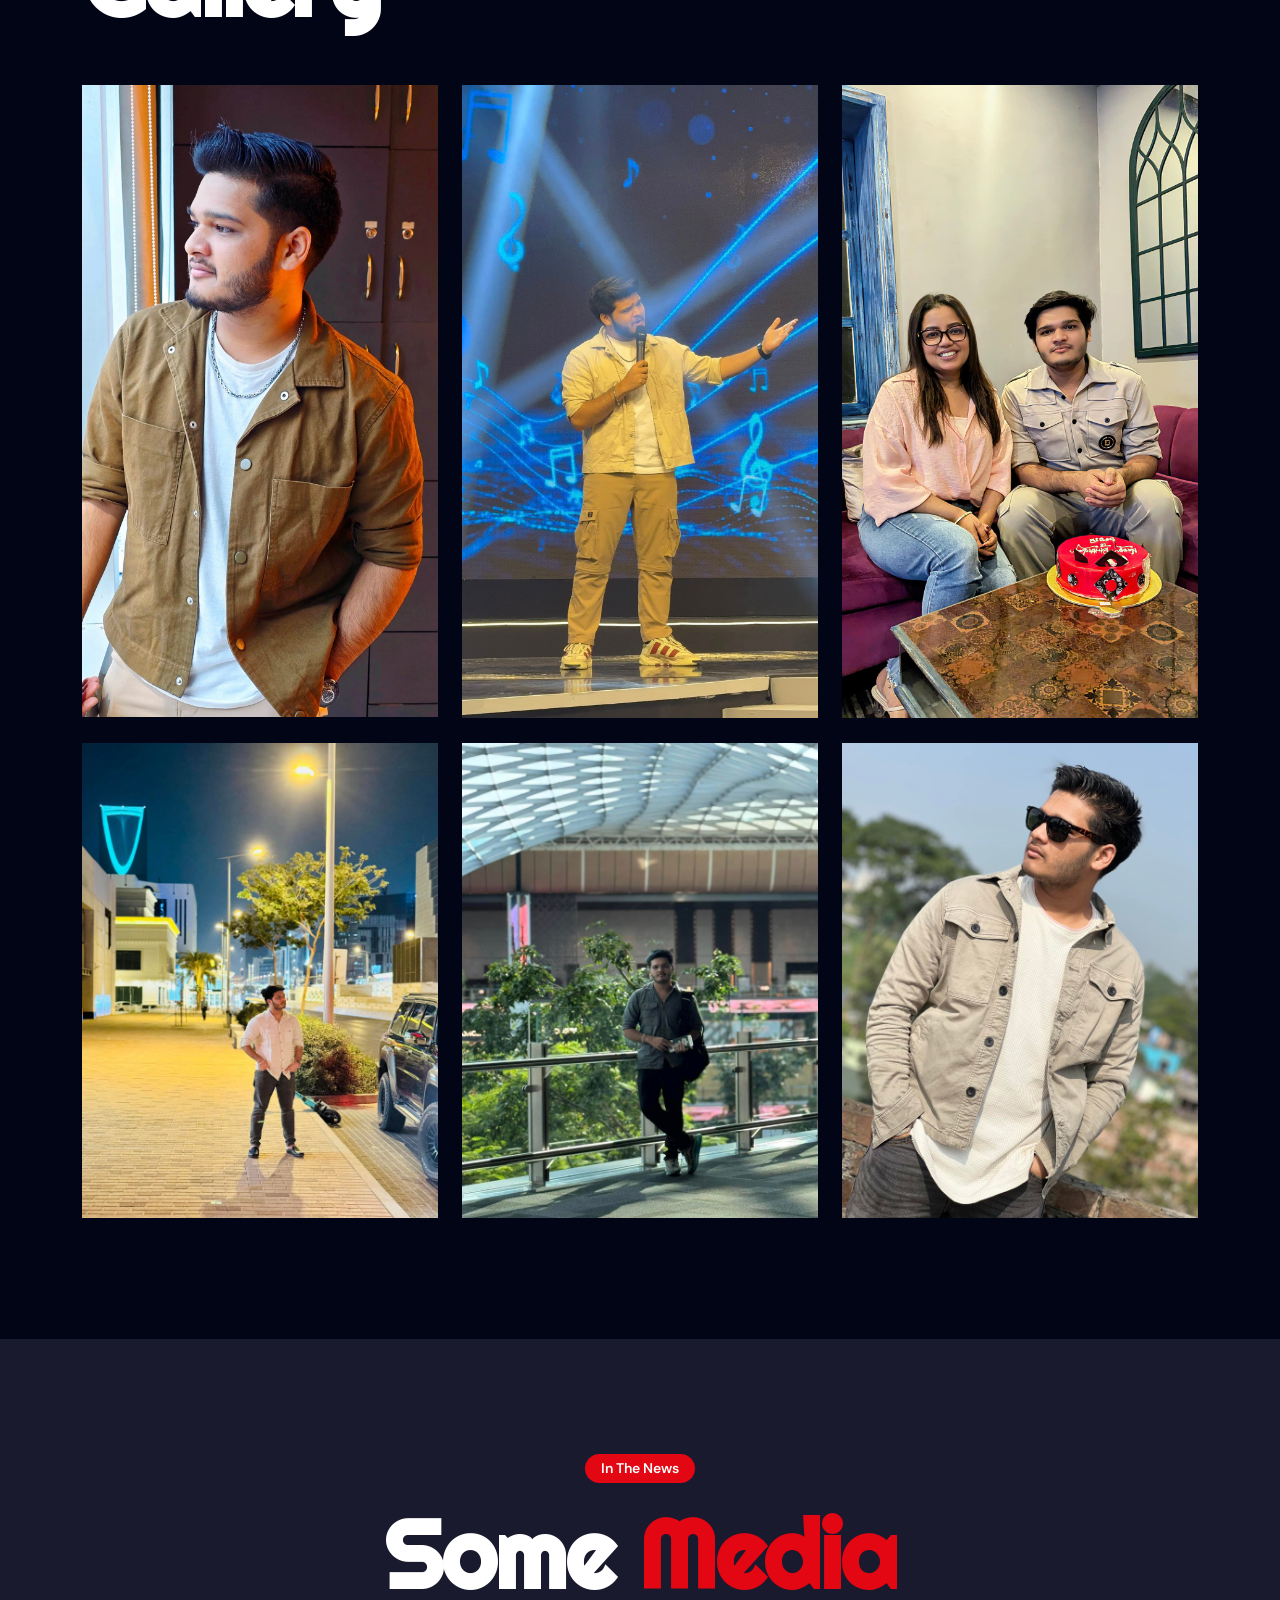
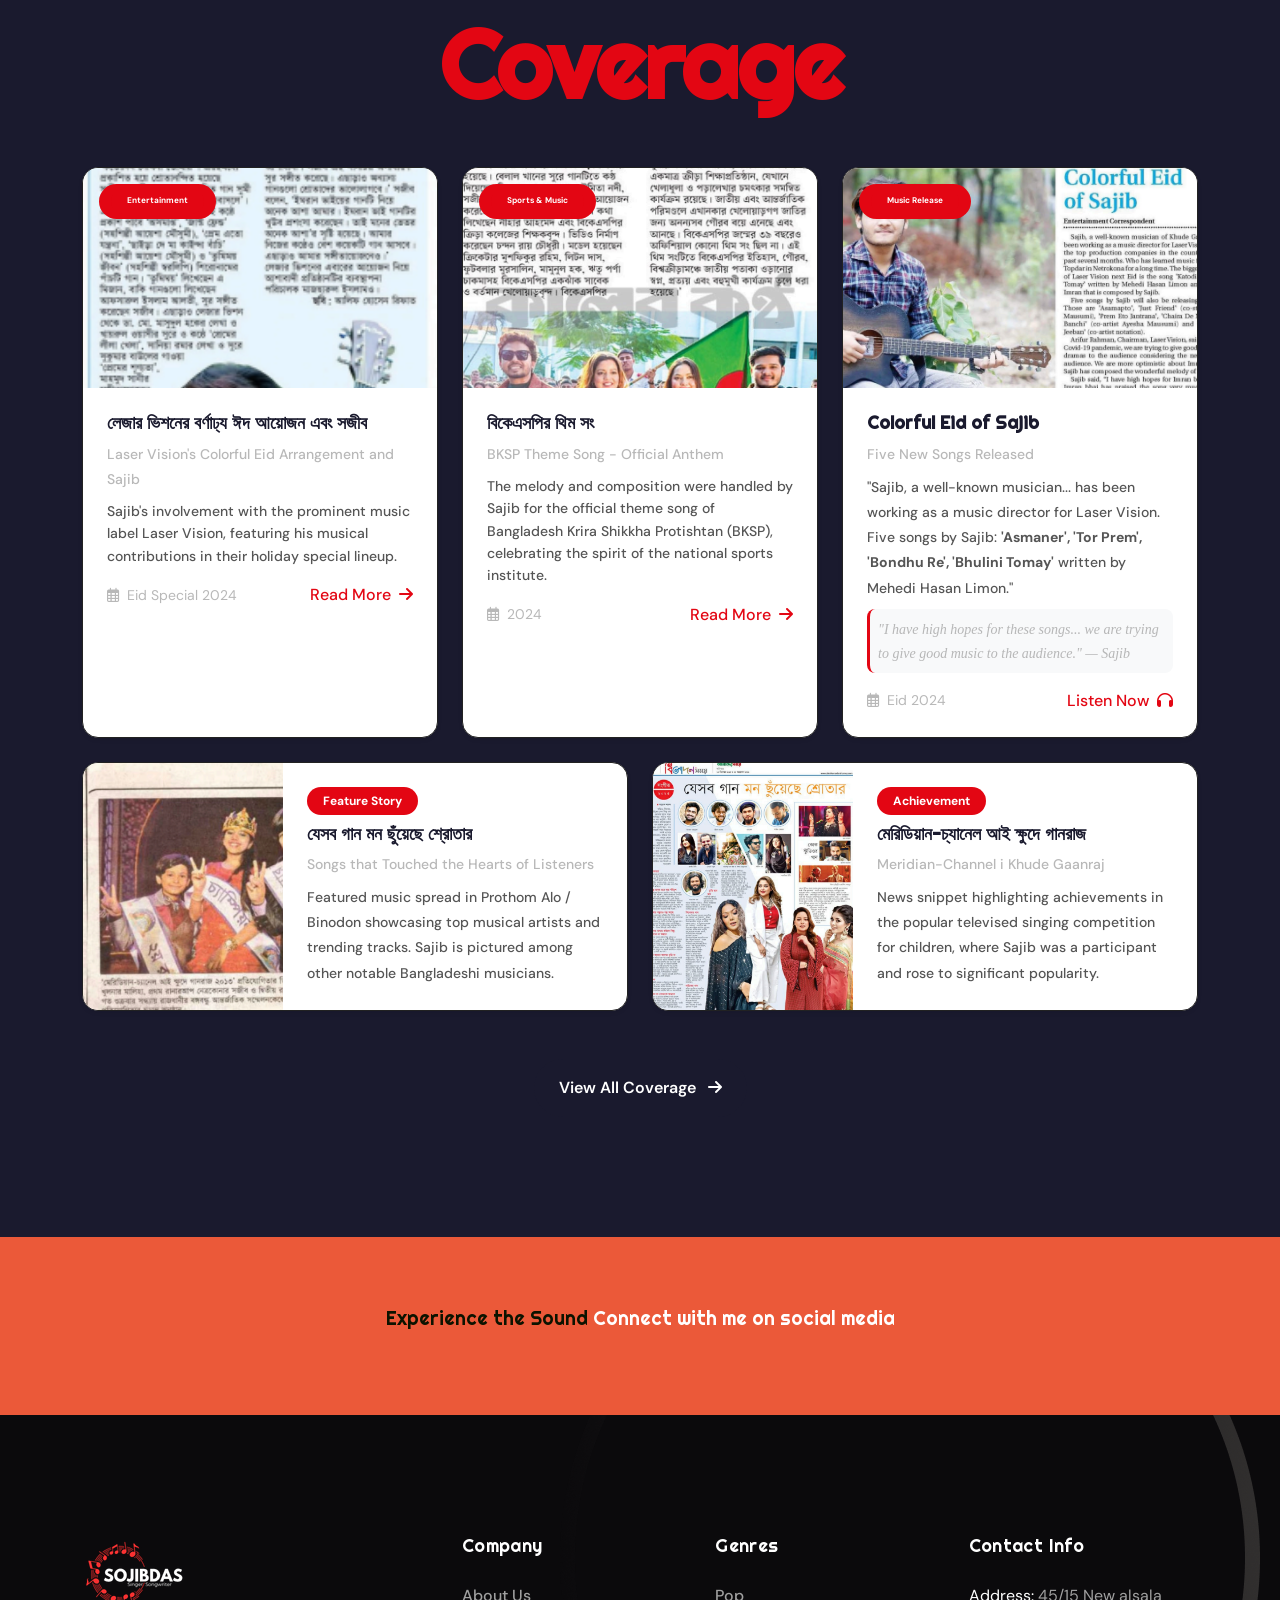
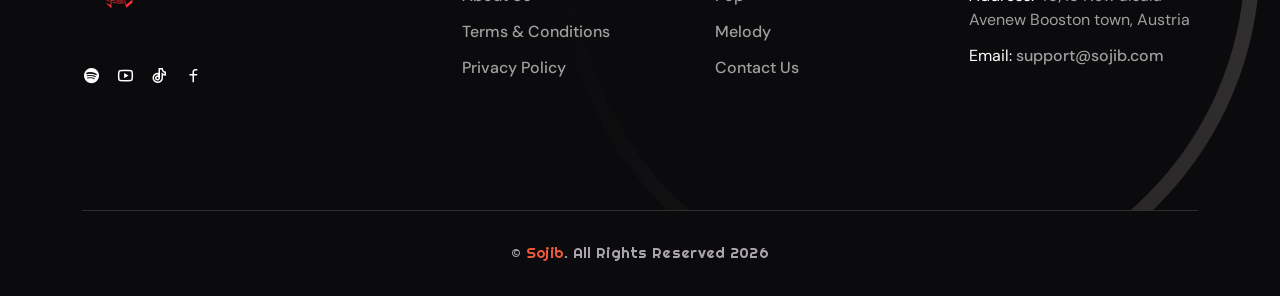
==== commit 59b913b3: "Website Complete" ====
--- a/index.html
+++ b/index.html
@@ -269,7 +269,7 @@
     <!-- Start Banner Area -->
     <div
       class="banner-area-two position-relative z-1 bg-img ptb-120 vh-100"
-      style="background-image: url(assets/images/hero-slider.jpg)"
+      style="background-image: url(assets/images/profile/heroslider.png)"
     >
       <div class="container mw-1720">
         <div class="position-relative">
@@ -277,7 +277,7 @@
             class="banner-content-two position-relative z-1"
             data-cues="slideInUp"
           >
-            <h1>EXPLORING THE SOUND</h1>
+            <h1 class="pt-7">EXPLORING THE SOUND</h1>
           </div>
 
           <ul
@@ -291,7 +291,7 @@
                 data-bs-placement="right"
                 data-bs-title="Spotify"
               >
-                <i class="fab fa-spotify"></i>
+                SP
               </a>
             </li>
             <li>
@@ -301,8 +301,7 @@
                 data-bs-toggle="tooltip"
                 data-bs-placement="right"
                 data-bs-title="Youtube"
-                ><i class="fab fa-youtube"></i
-              ></a>
+                >YO</a>
             </li>
             <li>
               <a
@@ -311,8 +310,7 @@
                 data-bs-toggle="tooltip"
                 data-bs-placement="right"
                 data-bs-title="TikTok"
-                ><i class="fab fa-tiktok"></i
-              ></a>
+                >TK</a>
             </li>
             <li>
               <a
@@ -321,8 +319,7 @@
                 data-bs-toggle="tooltip"
                 data-bs-placement="right"
                 data-bs-title="Facebook"
-                ><i class="fab fa-facebook-f"></i
-              ></a>
+                >FA</a>
             </li>
           </ul>
         </div>
@@ -622,7 +619,7 @@
           data-disabled="true"
         >
           <span
-            class="about-title"
+            class="about-title text-center"
             data-cue="slideInUp"
             data-show="true"
             style="
@@ -636,7 +633,7 @@
             >About Us</span
           >
           <h2
-            class="text-uppercase"
+            class="text-uppercase text-center"
             data-cue="slideInUp"
             data-show="true"
             style="
@@ -676,7 +673,7 @@
             "
           >
             <a
-              href="podcast-details.html"
+              href="javascript:void()"
               class="genres-single-item text-decoration-none d-block position-relative"
             >
               <img
@@ -703,7 +700,7 @@
             "
           >
             <a
-              href="podcast-details.html"
+              href="javascript:void()"
               class="genres-single-item text-decoration-none d-block position-relative"
             >
               <img
@@ -730,7 +727,7 @@
             "
           >
             <a
-              href="podcast-details.html"
+              href="javascript:void()"
               class="genres-single-item text-decoration-none d-block position-relative"
             >
               <img src="assets/images/profile/2.jpg" alt="genres" />
@@ -753,7 +750,7 @@
             "
           >
             <a
-              href="podcast-details.html"
+              href="javascript:void()"
               class="genres-single-item text-decoration-none d-block position-relative"
             >
               <img src="assets/images/profile/3.jpg" alt="genres" />
@@ -776,7 +773,7 @@
             "
           >
             <a
-              href="podcast-details.html"
+              href="javascript:void()"
               class="genres-single-item text-decoration-none d-block position-relative"
             >
               <img src="assets/images/profile/4.jpg" alt="genres" />
@@ -788,334 +785,383 @@
         </div>
       </div>
     </div>
-    <div class="top-play-area pt-120 pb-95">
+
+    <div class="podcasts-and-more-area pb-120 position-relative z-1">
       <div class="container">
-        <div
-          class="section-title mt-minus-22"
-          style="max-width: 100%"
-          data-cues="slideInUp"
-          data-disabled="true"
-        >
-          <h2
-            data-cue="slideInUp"
-            data-show="true"
-            style="
-              animation-name: slideInUp;
-              animation-duration: 600ms;
-              animation-timing-function: ease;
-              animation-delay: 0ms;
-              animation-direction: normal;
-              animation-fill-mode: both;
-            "
-          >
-            TOP PLAY / POPULAR
-          </h2>
-        </div>
-
-        <div class="tab-content mt-5 pt-5" id="myTabContent">
-          <div
-            class="tab-pane fade show active"
-            id="lunar-lullaby-tab-pane"
-            role="tabpanel"
-            aria-labelledby="lunar-lullaby-tab"
-            tabindex="0"
-          >
-            <div
-              class="row justify-content-center"
-              data-cues="slideInUp"
-              data-disabled="true"
-            >
-              <div
-                class="col-xxl-4 col-md-6"
-                data-cue="slideInUp"
-                data-show="true"
-                style="
-                  animation-name: slideInUp;
-                  animation-duration: 600ms;
-                  animation-timing-function: ease;
-                  animation-delay: 0ms;
-                  animation-direction: normal;
-                  animation-fill-mode: both;
-                "
-              >
-                <div class="top-play-single-item">
-                  <div class="d-flex">
-                    <div class="flex-shrink-0">
-                      <div
-                        class="bg-img position-relative"
-                        style="
-                          background-image: url(assets/images/thumbnail/chadchayaste.jpg);
-                        "
-                      >
-                        <button
-                          class="p-0 border-0 rounded-circle position-absolute top-50 start-50 translate-middle whispers-play"
-                          style="width: 48px; height: 48px; line-height: 48px"
-                        >
-                          <audio class="track">
-                            <source
-                              src="https://cldup.com/qR72ozoaiQ.mp3"
-                              type="audio/mpeg"
-                            />
-                          </audio>
-                          <span class="player-container">
-                            <!-- 'style-two' this class name for style two -->
-                            <span class="play-pause"></span>
-                          </span>
-                        </button>
-                      </div>
-                    </div>
-                    <div class="flex-grow-1">
-                      <div class="today-tunes-content position-relative">
-                        <a
-                          href="playlist-details.html"
-                          class="d-block text-decoration-none"
-                        >
-                          <h3>Whispers in the Moonlight</h3>
-                        </a>
-                        <p>Ava Starling</p>
-                      </div>
-                    </div>
+        <div class="section-title text-center mb-5">
+          <span class="about-title">Watch & Listen</span>
+          <h2><span>OFFICIAL</span> MUSIC VIDEOS</h2>
+          <p>
+            Experience the soulful melodies and heart-touching songs from Sojib
+            Das on YouTube
+          </p>
+        </div>
+        <div class="row">
+          <div class="col-lg-4 col-md-6">
+            <div class="podcasts-and-more-single-item mb-4">
+              <div class="podcasts-and-more-img pt-0 position-relative">
+                <a
+                  href="https://www.youtube.com/watch?v=mDIYs04MXpk&list=RDmDIYs04MXpk&start_radio=1"
+                  target="_blank"
+                  class="text-decoration-none d-block"
+                >
+                  <img
+                    src="assets/images/thumbnail/jodimontachurikori.jpg"
+                    alt="Jodi Monta Churi Kori - Sojib Das"
+                  />
+                  <div class="youtube-play-btn">
+                    <i class="ri-youtube-fill"></i>
                   </div>
-                </div>
-              </div>
-              <div
-                class="col-xxl-4 col-md-6"
-                data-cue="slideInUp"
-                data-show="true"
-                style="
-                  animation-name: slideInUp;
-                  animation-duration: 600ms;
-                  animation-timing-function: ease;
-                  animation-delay: 180ms;
-                  animation-direction: normal;
-                  animation-fill-mode: both;
-                "
-              >
-                <div class="top-play-single-item">
-                  <div class="d-flex">
-                    <div class="flex-shrink-0">
-                      <div
-                        class="bg-img position-relative"
-                        style="
-                          background-image: url(assets/images/thumbnail/jodimontachurikori.jpg);
-                        "
-                      >
-                        <button
-                          class="p-0 border-0 rounded-circle position-absolute top-50 start-50 translate-middle whispers-play"
-                          style="width: 48px; height: 48px; line-height: 48px"
-                        >
-                          <audio class="track">
-                            <source
-                              src="https://cldup.com/qR72ozoaiQ.mp3"
-                              type="audio/mpeg"
-                            />
-                          </audio>
-                          <span class="player-container">
-                            <!-- 'style-two' this class name for style two -->
-                            <span class="play-pause"></span>
-                          </span>
-                        </button>
-                      </div>
-                    </div>
-                    <div class="flex-grow-1">
-                      <div class="today-tunes-content position-relative">
-                        <a
-                          href="playlist-details.html"
-                          class="d-block text-decoration-none"
-                        >
-                          <h3>Journey Through the Enchanted</h3>
-                        </a>
-                        <p>Oliver Redwood</p>
-                      </div>
-                    </div>
+                </a>
+              </div>
+              <div class="podcasts-and-more-content">
+                <span>Sojib Das</span>
+                <a
+                  href="https://www.youtube.com/watch?v=mDIYs04MXpk&list=RDmDIYs04MXpk&start_radio=1"
+                  target="_blank"
+                  class="text-decoration-none"
+                >
+                  <h3>Jodi Monta Churi Kori</h3>
+                </a>
+                <p>Popular playback song from Bangladeshi drama</p>
+                <a
+                  href="https://www.youtube.com/watch?v=mDIYs04MXpk&list=RDmDIYs04MXpk&start_radio=1"
+                  target="_blank"
+                  class="read-more text-decoration-none"
+                >
+                  Watch on YouTube
+                  <i class="ri-youtube-line"></i>
+                </a>
+              </div>
+            </div>
+          </div>
+
+          <div class="col-lg-4 col-md-6">
+            <div class="podcasts-and-more-single-item mb-4">
+              <div class="podcasts-and-more-img pt-0 position-relative">
+                <a
+                  href="https://www.youtube.com/watch?v=wVQwvzgg3_Q&list=RDwVQwvzgg3_Q&start_radio=1"
+                  target="_blank"
+                  class="text-decoration-none d-block"
+                >
+                  <img
+                    src="assets/images/thumbnail/dohon-ore-mon.jpg"
+                    alt="Ore Mon - Sojib Das"
+                  />
+                  <div class="youtube-play-btn">
+                    <i class="ri-youtube-fill"></i>
                   </div>
-                </div>
-              </div>
-              <div
-                class="col-xxl-4 col-md-6"
-                data-cue="slideInUp"
-                data-show="true"
-                style="
-                  animation-name: slideInUp;
-                  animation-duration: 600ms;
-                  animation-timing-function: ease;
-                  animation-delay: 360ms;
-                  animation-direction: normal;
-                  animation-fill-mode: both;
-                "
-              >
-                <div class="top-play-single-item">
-                  <div class="d-flex">
-                    <div class="flex-shrink-0">
-                      <div
-                        class="bg-img position-relative"
-                        style="
-                          background-image: url(assets/images/thumbnail/Jora\ Kobutor\ \ Kosom\ \ Full\ Song\ \ Sojib\ Das.jpg);
-                        "
-                      >
-                        <button
-                          class="p-0 border-0 rounded-circle position-absolute top-50 start-50 translate-middle whispers-play"
-                          style="width: 48px; height: 48px; line-height: 48px"
-                        >
-                          <audio class="track">
-                            <source
-                              src="https://cldup.com/qR72ozoaiQ.mp3"
-                              type="audio/mpeg"
-                            />
-                          </audio>
-                          <span class="player-container">
-                            <!-- 'style-two' this class name for style two -->
-                            <span class="play-pause"></span>
-                          </span>
-                        </button>
-                      </div>
-                    </div>
-                    <div class="flex-grow-1">
-                      <div class="today-tunes-content position-relative">
-                        <a
-                          href="playlist-details.html"
-                          class="d-block text-decoration-none"
-                        >
-                          <h3>Melodies from the Heart</h3>
-                        </a>
-                        <p>Ava Starling</p>
-                      </div>
-                    </div>
+                </a>
+              </div>
+              <div class="podcasts-and-more-content">
+                <span>Sojib Das</span>
+                <a
+                  href="https://www.youtube.com/watch?v=wVQwvzgg3_Q&list=RDwVQwvzgg3_Q&start_radio=1"
+                  target="_blank"
+                  class="text-decoration-none"
+                >
+                  <h3>Ore Mon</h3>
+                </a>
+                <p>A soulful melody that touches the heart</p>
+                <a
+                  href="https://www.youtube.com/watch?v=wVQwvzgg3_Q&list=RDwVQwvzgg3_Q&start_radio=1"
+                  target="_blank"
+                  class="read-more text-decoration-none"
+                >
+                  Watch on YouTube
+                  <i class="ri-youtube-line"></i>
+                </a>
+              </div>
+            </div>
+          </div>
+
+          <div class="col-lg-4 col-md-6">
+            <div class="podcasts-and-more-single-item mb-4">
+              <div class="podcasts-and-more-img pt-0 position-relative">
+                <a
+                  href="https://www.youtube.com/watch?v=ZnGGNVfqaUs&list=RDZnGGNVfqaUs&start_radio=1"
+                  target="_blank"
+                  class="text-decoration-none d-block"
+                >
+                  <img
+                    src="assets/images/thumbnail/moner-manus.jpg"
+                    alt="Ekta Moner Manush - Sojib Das"
+                  />
+                  <div class="youtube-play-btn">
+                    <i class="ri-youtube-fill"></i>
                   </div>
-                </div>
-              </div>
-              <div
-                class="col-xxl-4 col-md-6"
-                data-cue="slideInUp"
-                data-show="true"
-                style="
-                  animation-name: slideInUp;
-                  animation-duration: 600ms;
-                  animation-timing-function: ease;
-                  animation-delay: 0ms;
-                  animation-direction: normal;
-                  animation-fill-mode: both;
-                "
-              >
-                <div class="top-play-single-item">
-                  <div class="d-flex">
-                    <div class="flex-shrink-0">
-                      <div
-                        class="bg-img position-relative"
-                        style="
-                          background-image: url(assets/images/thumbnail/Shudhu\ Tomake\ Chai\ OST\ \ Bhalobashai\ Adore\ I\ Sajib\ Das.jpg);
-                        "
-                      >
-                        <button
-                          class="p-0 border-0 rounded-circle position-absolute top-50 start-50 translate-middle whispers-play"
-                          style="width: 48px; height: 48px; line-height: 48px"
-                        >
-                          <audio class="track">
-                            <source
-                              src="https://cldup.com/qR72ozoaiQ.mp3"
-                              type="audio/mpeg"
-                            />
-                          </audio>
-                          <span class="player-container">
-                            <!-- 'style-two' this class name for style two -->
-                            <span class="play-pause"></span>
-                          </span>
-                        </button>
-                      </div>
-                    </div>
-                    <div class="flex-grow-1">
-                      <div class="today-tunes-content position-relative">
-                        <a
-                          href="playlist-details.html"
-                          class="d-block text-decoration-none"
-                        >
-                          <h3>Walking Through Fields of Sun</h3>
-                        </a>
-                        <p>Noah Silverlake</p>
-                      </div>
-                    </div>
+                </a>
+              </div>
+              <div class="podcasts-and-more-content">
+                <span>Sojib Das</span>
+                <a
+                  href="https://www.youtube.com/watch?v=ZnGGNVfqaUs&list=RDZnGGNVfqaUs&start_radio=1"
+                  target="_blank"
+                  class="text-decoration-none"
+                >
+                  <h3>Ekta Moner Manush</h3>
+                </a>
+                <p>A romantic track loved by millions</p>
+                <a
+                  href="https://www.youtube.com/watch?v=ZnGGNVfqaUs&list=RDZnGGNVfqaUs&start_radio=1"
+                  target="_blank"
+                  class="read-more text-decoration-none"
+                >
+                  Watch on YouTube
+                  <i class="ri-youtube-line"></i>
+                </a>
+              </div>
+            </div>
+          </div>
+
+          <div class="col-lg-4 col-md-6">
+            <div class="podcasts-and-more-single-item mb-4">
+              <div class="podcasts-and-more-img pt-0 position-relative">
+                <a
+                  href="https://www.youtube.com/watch?v=MSVvawC2lkw&list=RDMSVvawC2lkw&start_radio=1"
+                  target="_blank"
+                  class="text-decoration-none d-block"
+                >
+                  <img
+                    src="assets/images/thumbnail/tomar-maya.jpg"
+                    alt="Tomar Mayay - Sojib Das"
+                  />
+                  <div class="youtube-play-btn">
+                    <i class="ri-youtube-fill"></i>
                   </div>
-                </div>
-              </div>
-              <div
-                class="col-xxl-4 col-md-6"
-                data-cue="slideInUp"
-                data-show="true"
-                style="
-                  animation-name: slideInUp;
-                  animation-duration: 600ms;
-                  animation-timing-function: ease;
-                  animation-delay: 180ms;
-                  animation-direction: normal;
-                  animation-fill-mode: both;
-                "
-              >
-                <div class="top-play-single-item">
-                  <div class="d-flex">
-                    <div class="flex-shrink-0">
-                      <div
-                        class="bg-img position-relative"
-                        style="
-                          background-image: url(assets/images/thumbnail/tomar-maya.jpg);
-                        "
-                      ></div>
-                    </div>
-                    <div class="flex-grow-1">
-                      <div class="today-tunes-content position-relative">
-                        <a
-                          href="playlist-details.html"
-                          class="d-block text-decoration-none"
-                        >
-                          <h3>Reflections a Rainy Afternoon</h3>
-                        </a>
-                        <p>Jackson Ironwood</p>
-                      </div>
-                    </div>
+                </a>
+              </div>
+              <div class="podcasts-and-more-content">
+                <span>Sojib Das</span>
+                <a
+                  href="https://www.youtube.com/watch?v=MSVvawC2lkw&list=RDMSVvawC2lkw&start_radio=1"
+                  target="_blank"
+                  class="text-decoration-none"
+                >
+                  <h3>Tomar Mayay</h3>
+                </a>
+                <p>Viral hit with millions of views</p>
+                <a
+                  href="https://www.youtube.com/watch?v=MSVvawC2lkw&list=RDMSVvawC2lkw&start_radio=1"
+                  target="_blank"
+                  class="read-more text-decoration-none"
+                >
+                  Watch on YouTube
+                  <i class="ri-youtube-line"></i>
+                </a>
+              </div>
+            </div>
+          </div>
+
+          <div class="col-lg-4 col-md-6">
+            <div class="podcasts-and-more-single-item mb-4">
+              <div class="podcasts-and-more-img pt-0 position-relative">
+                <a
+                  href="https://www.youtube.com/watch?v=JbTWD-eQbI0&list=RDJbTWD-eQbI0&start_radio=1"
+                  target="_blank"
+                  class="text-decoration-none d-block"
+                >
+                  <img
+                    src="assets/images/thumbnail/tomarechaigo.jpg"
+                    alt="Tomare Chaigo - Sojib Das"
+                  />
+                  <div class="youtube-play-btn">
+                    <i class="ri-youtube-fill"></i>
                   </div>
-                </div>
-              </div>
-              <div
-                class="col-xxl-4 col-md-6"
-                data-cue="slideInUp"
-                data-show="true"
-                style="
-                  animation-name: slideInUp;
-                  animation-duration: 600ms;
-                  animation-timing-function: ease;
-                  animation-delay: 360ms;
-                  animation-direction: normal;
-                  animation-fill-mode: both;
-                "
-              >
-                <div class="top-play-single-item">
-                  <div class="d-flex">
-                    <div class="flex-shrink-0">
-                      <div
-                        class="bg-img position-relative"
-                        style="
-                          background-image: url(assets/images/top-play-6.jpg);
-                        "
-                      ></div>
-                    </div>
-                    <div class="flex-grow-1">
-                      <div class="today-tunes-content position-relative">
-                        <a
-                          href="playlist-details.html"
-                          class="d-block text-decoration-none"
-                        >
-                          <h3>Dance of the Phoenix Flames</h3>
-                        </a>
-                        <p>Ava Starling</p>
-                      </div>
-                    </div>
+                </a>
+              </div>
+              <div class="podcasts-and-more-content">
+                <span>Sojib Das</span>
+                <a
+                  href="https://www.youtube.com/watch?v=JbTWD-eQbI0&list=RDJbTWD-eQbI0&start_radio=1"
+                  target="_blank"
+                  class="text-decoration-none"
+                >
+                  <h3>Tomare Chaigo</h3>
+                </a>
+                <p>Emotional ballad that resonates with all</p>
+                <a
+                  href="https://www.youtube.com/watch?v=JbTWD-eQbI0&list=RDJbTWD-eQbI0&start_radio=1"
+                  target="_blank"
+                  class="read-more text-decoration-none"
+                >
+                  Watch on YouTube
+                  <i class="ri-youtube-line"></i>
+                </a>
+              </div>
+            </div>
+          </div>
+
+          <div class="col-lg-4 col-md-6">
+            <div class="podcasts-and-more-single-item mb-4">
+              <div class="podcasts-and-more-img pt-0 position-relative">
+                <a
+                  href="https://www.youtube.com/watch?v=-55KgNEhzsQ&list=RD-55KgNEhzsQ&start_radio=1"
+                  target="_blank"
+                  class="text-decoration-none d-block"
+                >
+                  <img
+                    src="assets/images/thumbnail/valobashi-tai.jpg"
+                    alt="Brishty Tomay - Sojib Das"
+                  />
+                  <div class="youtube-play-btn">
+                    <i class="ri-youtube-fill"></i>
                   </div>
-                </div>
-              </div>
-            </div>
-          </div>
+                </a>
+              </div>
+              <div class="podcasts-and-more-content">
+                <span>Sojib Das</span>
+                <a
+                  href="https://www.youtube.com/watch?v=-55KgNEhzsQ&list=RD-55KgNEhzsQ&start_radio=1"
+                  target="_blank"
+                  class="text-decoration-none"
+                >
+                  <h3>Bhalobasi Tai</h3>
+                </a>
+                <p>Heartfelt romantic song featuring</p>
+                <a
+                  href="https://www.youtube.com/watch?v=-55KgNEhzsQ&list=RD-55KgNEhzsQ&start_radio=1"
+                  target="_blank"
+                  class="read-more text-decoration-none"
+                >
+                  Watch on YouTube
+                  <i class="ri-youtube-line"></i>
+                </a>
+              </div>
+            </div>
+          </div>
+
+          <div class="col-lg-4 col-md-6">
+            <div class="podcasts-and-more-single-item mb-4">
+              <div class="podcasts-and-more-img pt-0 position-relative">
+                <a
+                  href="https://www.youtube.com/watch?v=W-DyqKBjyBA&list=RDW-DyqKBjyBA&start_radio=1"
+                  target="_blank"
+                  class="text-decoration-none d-block"
+                >
+                  <img
+                    src="assets/images/thumbnail/sopno.jpg"
+                    alt="Shopno Rajje - Sojib Das"
+                  />
+                  <div class="youtube-play-btn">
+                    <i class="ri-youtube-fill"></i>
+                  </div>
+                </a>
+              </div>
+              <div class="podcasts-and-more-content">
+                <span>Sojib Das</span>
+                <a
+                  href="https://www.youtube.com/watch?v=W-DyqKBjyBA&list=RDW-DyqKBjyBA&start_radio=1"
+                  target="_blank"
+                  class="text-decoration-none"
+                >
+                  <h3>Shopno Rajje</h3>
+                </a>
+                <p>Dreamy melody that lifts your spirit</p>
+                <a
+                  href="https://www.youtube.com/watch?v=W-DyqKBjyBA&list=RDW-DyqKBjyBA&start_radio=1"
+                  target="_blank"
+                  class="read-more text-decoration-none"
+                >
+                  Watch on YouTube
+                  <i class="ri-youtube-line"></i>
+                </a>
+              </div>
+            </div>
+          </div>
+
+          <div class="col-lg-4 col-md-6">
+            <div class="podcasts-and-more-single-item mb-4">
+              <div class="podcasts-and-more-img pt-0 position-relative">
+                <a
+                  href="https://www.youtube.com/watch?v=dIolBOW3t4c&list=RDdIolBOW3t4c&start_radio=1"
+                  target="_blank"
+                  class="text-decoration-none d-block"
+                >
+                  <img
+                    src="assets/images/thumbnail/omon.jpg"
+                    alt="Ferari Mon - Sojib Das"
+                  />
+                  <div class="youtube-play-btn">
+                    <i class="ri-youtube-fill"></i>
+                  </div>
+                </a>
+              </div>
+              <div class="podcasts-and-more-content">
+                <span>Sojib Das</span>
+                <a
+                  href="https://www.youtube.com/watch?v=dIolBOW3t4c&list=RDdIolBOW3t4c&start_radio=1"
+                  target="_blank"
+                  class="text-decoration-none"
+                >
+                  <h3>O Mon</h3>
+                </a>
+                <p>Wanderlust anthem for free souls</p>
+                <a
+                  href="https://www.youtube.com/watch?v=dIolBOW3t4c&list=RDdIolBOW3t4c&start_radio=1"
+                  target="_blank"
+                  class="read-more text-decoration-none"
+                >
+                  Watch on YouTube
+                  <i class="ri-youtube-line"></i>
+                </a>
+              </div>
+            </div>
+          </div>
+
+          <div class="col-lg-4 col-md-6">
+            <div class="podcasts-and-more-single-item mb-4">
+              <div class="podcasts-and-more-img pt-0 position-relative">
+                <a
+                  href="https://www.youtube.com/watch?v=CfQpraNMai4"
+                  target="_blank"
+                  class="text-decoration-none d-block"
+                >
+                  <img
+                    src="assets/images/thumbnail/valobashikow.jpg"
+                    alt="Sojib Das YouTube Channel"
+                  />
+                  <div class="youtube-play-btn">
+                    <i class="ri-youtube-fill"></i>
+                  </div>
+                </a>
+              </div>
+              <div class="podcasts-and-more-content">
+                <span>Sojib Das</span>
+                <a
+                  href="https://www.youtube.com/watch?v=CfQpraNMai4"
+                  target="_blank"
+                  class="text-decoration-none"
+                >
+                  <h3>Subscribe to Official Channel</h3>
+                </a>
+                <p>Watch all music videos, behind the scenes & more</p>
+                <a
+                  href="https://www.youtube.com/watch?v=CfQpraNMai4"
+                  target="_blank"
+                  class="read-more text-decoration-none"
+                >
+                  Visit Channel
+                  <i class="ri-youtube-line"></i>
+                </a>
+              </div>
+            </div>
+          </div>
+        </div>
+
+        <div class="text-center mt-4">
+          <a
+            href="https://www.youtube.com/@sojibdasofficial"
+            target="_blank"
+            class="default-btn"
+          >
+            <i class="ri-youtube-fill"></i>
+            <span>View All Songs on YouTube</span>
+          </a>
         </div>
       </div>
     </div>
+
     <div
       class="top-podcast-area bg-img ptb-120"
       style="
@@ -1124,116 +1170,257 @@
       "
     >
       <div class="container">
-        <div
-          class="section-title text-start ms-0 mb-38"
-          data-cues="slideInUp"
-          data-disabled="true"
-        >
-          <h3
+        <div class="section-title text-center mb-5" data-cues="slideInUp">
+          <div class="section-title text-center mb-5">
+            <span class="about-title">Watch & Listen</span>
+            <h2>My <span>Awards & Certifications</span></h2>
+            <p class="text-white">
+              Recognitions that highlight my musical journey
+            </p>
+          </div>
+        </div>
+
+        <!-- Bootstrap Perfect Grid -->
+        <div class="row g-4" data-cues="slideInUp">
+          <!-- Certificate Card 1 -->
+          <div class="col-lg-4 col-md-6 col-sm-12" data-cue="slideInUp">
+            <div
+              class="certificate-card position-relative overflow-hidden rounded-4 shadow-lg"
+            >
+              <div class="certificate-img-wrapper position-relative">
+                <img
+                  src="assets/images/profile/certificate.png"
+                  alt="Certificate 1"
+                  class="w-100 certificate-img"
+                  style="height: 320px; object-fit: cover"
+                />
+                <div class="certificate-overlay">
+                  <i class="fas fa-award fs-1 text-white mb-3"></i>
+                  <h5 class="text-white">Channel i Khude Ganraj</h5>
+                  <p class="text-white-50">First Runner-Up 2013</p>
+                </div>
+              </div>
+              <div
+                class="certificate-info p-3 bg-white"
+                style="background: linear-gradient(45deg, #972727, #da0909)"
+              >
+                <h6 class="mb-1 text-black">Channel i Khude Ganraj</h6>
+                <small class="text-muted">First Runner-Up | 2012</small>
+              </div>
+            </div>
+          </div>
+
+          <!-- Certificate Card 2 -->
+          <div
+            class="col-lg-4 col-md-6 col-sm-12"
             data-cue="slideInUp"
-            data-show="true"
-            class="text-white"
-            style="
-              animation-name: slideInUp;
-              animation-duration: 600ms;
-              animation-timing-function: ease;
-              animation-delay: 0ms;
-              animation-direction: normal;
-              animation-fill-mode: both;
-            "
-          >
-            My Awards
-          </h3>
-          <p
+            data-delay="100"
+          >
+            <div
+              class="certificate-card position-relative overflow-hidden rounded-4 shadow-lg"
+            >
+              <div class="certificate-img-wrapper position-relative">
+                <img
+                  src="assets/images/profile/certificate-2.png"
+                  alt="Certificate 2"
+                  class="w-100 certificate-img"
+                  style="height: 320px; object-fit: cover"
+                />
+                <div class="certificate-overlay">
+                  <i class="fas fa-medal fs-1 text-white mb-3"></i>
+                  <h5 class="text-white">Bangladesh Music Awards</h5>
+                  <p class="text-white-50">Best Playback Singer 2022</p>
+                </div>
+              </div>
+              <div
+                class="certificate-info p-3 bg-white"
+                style="background: linear-gradient(45deg, #972727, #da0909)"
+              >
+                <h6 class="mb-1 text-black">Bangladesh Music Awards</h6>
+                <small class="text-muted">Best Playback Singer | 2022</small>
+              </div>
+            </div>
+          </div>
+
+          <!-- Certificate Card 3 -->
+          <div
+            class="col-lg-4 col-md-6 col-sm-12"
             data-cue="slideInUp"
-            data-show="true"
-            class="text-white"
-            style="
-              animation-name: slideInUp;
-              animation-duration: 600ms;
-              animation-timing-function: ease;
-              animation-delay: 0ms;
-              animation-direction: normal;
-              animation-fill-mode: both;
-            "
-          >
-            Working closely with artists to help them navigate their careers
+            data-delay="200"
+          >
+            <div
+              class="certificate-card position-relative overflow-hidden rounded-4 shadow-lg"
+            >
+              <div class="certificate-img-wrapper position-relative">
+                <img
+                  src="assets/images/profile/certificate-3.png"
+                  alt="Certificate 3"
+                  class="w-100 certificate-img"
+                  style="height: 320px; object-fit: cover"
+                />
+                <div class="certificate-overlay">
+                  <i class="fas fa-globe fs-1 text-white mb-3"></i>
+                  <h5 class="text-white">International Recognition</h5>
+                  <p class="text-white-50">Outstanding Performance 2024</p>
+                </div>
+              </div>
+              <div
+                class="certificate-info p-3 bg-white"
+                style="background: linear-gradient(45deg, #972727, #da0909)"
+              >
+                <h6 class="mb-1 text-black">International Music Festival</h6>
+                <small class="text-muted">Outstanding Performance | 2024</small>
+              </div>
+            </div>
+          </div>
+        </div>
+      </div>
+    </div>
+
+    <!-- Start International Performances Section -->
+    <div
+      class="international-events-area ptb-120 position-relative overflow-hidden"
+      style="background: linear-gradient(135deg, #0a0a0a 0%, #1a1a2e 100%)"
+    >
+      <div class="container">
+        <!-- Section Title -->
+        <div class="section-title text-center mb-5" data-cues="slideInUp">
+          <span
+            class="about-title text-primary d-inline-block mb-3"
+            style="color: #e30613 !important; font-weight: 600"
+            >Global Stage</span
+          >
+          <h2 class="text-white">
+            <span class="text-primary" style="color: #fff !important"
+              >International</span
+            >
+          </h2>
+          <p class="text-white-50 text-center">
+            Bringing Bangladeshi music to audiences around the world
           </p>
         </div>
 
-        <!-- PERFECT CSS GRID - replaces the broken .col-lg-25 layout -->
-        <div
-          class="top-podcast-wrap"
-          data-cues="slideInUp"
-          data-disabled="true"
-        >
-          <!-- Award Item 1 -->
+        <!-- Bootstrap Grid for Events -->
+        <div class="row g-4 justify-content-center" data-cues="slideInUp">
+          <!-- Saudi Arabia 2025 -->
+          <div class="col-lg-3 col-md-6 col-sm-6" data-cue="slideInUp">
+            <div class="event-card text-center p-4 rounded-4">
+              <div class="event-flag mb-3">
+                <span class="flag-icon">🇸🇦</span>
+              </div>
+
+              <div class="pt-3 pb-2">
+                <img
+                  class="img-fluid rounded-2"
+                  src="assets/images/profile/soudi.png"
+                  alt=""
+                />
+              </div>
+              <div class="event-year mt-3">
+                <span
+                  class="badge bg-primary px-3 py-2 fs-6"
+                  style="background-color: #e30613 !important"
+                  >2025</span
+                >
+              </div>
+              <h3 class="event-country text-white fs-4 my-2">Saudi Arabia</h3>
+              <p class="event-venue text-white-50 mb-0">
+                Riyadh International Music Fest
+              </p>
+            </div>
+          </div>
+
+          <!-- Malaysia 2025 -->
           <div
-            class="top-podcast-single-item position-relative"
+            class="col-lg-3 col-md-6 col-sm-6"
             data-cue="slideInUp"
-            data-show="true"
-            style="
-              animation-name: slideInUp;
-              animation-duration: 600ms;
-              animation-timing-function: ease;
-              animation-delay: 0ms;
-              animation-direction: normal;
-              animation-fill-mode: both;
-            "
-          >
-            <div
-              class="bg-img position-absolute top-0 bottom-0 start-0 end-0"
-              style="
-                background-image: url(assets/images/profile/certificate.png);
-                background-size: cover;
-              "
-            ></div>
-          </div>
-
-          <!-- Award Item 2 -->
+            data-delay="100"
+          >
+            <div class="event-card text-center p-4 rounded-4">
+              <div class="event-flag mb-3">
+                <span class="flag-icon">🇲🇾</span>
+              </div>
+              <div class="pt-3 pb-2">
+                <img
+                  class="img-fluid rounded-2"
+                  src="assets/images/profile/Malaysia.png"
+                  alt=""
+                />
+              </div>
+              <div class="event-year mt-3">
+                <span
+                  class="badge bg-primary px-3 py-2 fs-6"
+                  style="background-color: #e30613 !important"
+                  >2025</span
+                >
+              </div>
+              <h3 class="event-country text-white fs-4 my-2">Malaysia</h3>
+              <p class="event-venue text-white-50 mb-0">
+                Kuala Lumpur World Music Festival
+              </p>
+            </div>
+          </div>
+
+          <!-- India 2024 -->
           <div
-            class="top-podcast-single-item position-relative"
+            class="col-lg-3 col-md-6 col-sm-6"
             data-cue="slideInUp"
-            data-show="true"
-            style="
-              animation-name: slideInUp;
-              animation-duration: 600ms;
-              animation-timing-function: ease;
-              animation-delay: 180ms;
-              animation-direction: normal;
-              animation-fill-mode: both;
-            "
-          >
-            <div
-              class="bg-img position-absolute top-0 bottom-0 start-0 end-0"
-              style="
-                background-image: url(assets/images/profile/certificate-2.png);
-                background-size: cover;
-              "
-            ></div>
-          </div>
-
-          <!-- Award Item 3 -->
+            data-delay="200"
+          >
+            <div class="event-card text-center p-4 rounded-4">
+              <div class="event-flag mb-3">
+                <span class="flag-icon">🇮🇳</span>
+              </div>
+              <div class="pt-3 pb-2">
+                <img
+                  class="img-fluid rounded-2"
+                  src="assets/images/profile/india.png"
+                  alt=""
+                />
+              </div>
+              <div class="event-year mt-3">
+                <span
+                  class="badge bg-primary px-3 py-2 fs-6"
+                  style="background-color: #e30613 !important"
+                  >2024</span
+                >
+              </div>
+              <h3 class="event-country text-white fs-4 my-2">India</h3>
+              <p class="event-venue text-white-50 mb-0">
+                Kolkata International Music Summit
+              </p>
+            </div>
+          </div>
+
+          <!-- Thailand 2023 -->
           <div
-            class="top-podcast-single-item position-relative"
+            class="col-lg-3 col-md-6 col-sm-6"
             data-cue="slideInUp"
-            data-show="true"
-            style="
-              animation-name: slideInUp;
-              animation-duration: 600ms;
-              animation-timing-function: ease;
-              animation-delay: 360ms;
-              animation-direction: normal;
-              animation-fill-mode: both;
-            "
-          >
-            <div
-              class="bg-img position-absolute top-0 bottom-0 start-0 end-0"
-              style="
-                background-image: url(assets/images/profile/certificate-3.png);
-                background-size: cover;
-              "
-            ></div>
+            data-delay="300"
+          >
+            <div class="event-card text-center p-4 rounded-4">
+              <div class="event-flag mb-3">
+                <span class="flag-icon">🇹🇭</span>
+              </div>
+              <div class="pt-3 pb-2">
+                <img
+                  class="img-fluid rounded-2"
+                  src="assets/images/profile/thailand.png"
+                  alt=""
+                />
+              </div>
+              <div class="event-year mt-3">
+                <span
+                  class="badge bg-primary px-3 py-2 fs-6"
+                  style="background-color: #e30613 !important"
+                  >2023</span
+                >
+              </div>
+              <h3 class="event-country text-white fs-4 my-2">Thailand</h3>
+              <p class="event-venue text-white-50 mb-0">
+                Bangkok Asian Music Festival
+              </p>
+            </div>
           </div>
         </div>
       </div>
@@ -1311,6 +1498,280 @@
         </div>
       </div>
     </div>
+    <!-- Start Media Coverage Section -->
+    <div
+      class="media-coverage-area ptb-120 position-relative overflow-hidden"
+      style="background: #1a1a2e"
+    >
+      <div class="container">
+        <!-- Section Title -->
+        <div class="section-title text-center mb-5" data-cues="slideInUp">
+          <span
+            class="about-title d-inline-block mb-3 px-3 py-1 rounded-pill"
+            style="
+              background: #e30613;
+              color: white;
+              font-weight: 600;
+              font-size: 14px;
+            "
+            >In The News</span
+          >
+          <h2 style="color: #ffffff">
+            Some <span style="color: #e30613">Media Coverage</span>
+          </h2>
+        </div>
+
+        <!-- Bootstrap Grid -->
+        <div class="row g-4" data-cues="slideInUp">
+          <!-- Card 1: Laser Vision Eid Coverage -->
+          <div class="col-lg-4 col-md-6" data-cue="slideInUp">
+            <div
+              class="media-card h-100 rounded-4 overflow-hidden shadow-sm bg-white"
+            >
+              <div class="media-badge position-absolute top-0 start-0 m-3 z-1">
+                <span
+                  class="badge px-3 py-2 rounded-pill"
+                  style="background: #e30613"
+                  >Entertainment</span
+                >
+              </div>
+              <div class="media-img-wrapper overflow-hidden">
+                <img
+                  src="assets/images/news/1.png"
+                  alt="Laser Vision Eid"
+                  class="media-img w-100"
+                  style="
+                    height: 220px;
+                    object-fit: cover;
+                    transition: transform 0.3s;
+                  "
+                />
+              </div>
+              <div class="media-content p-4">
+                <h4 class="fs-5 fw-bold mb-2" style="color: #1a1a2e">
+                  লেজার ভিশনের বর্ণাঢ্য ঈদ আয়োজন এবং সজীব
+                </h4>
+                <p class="text-muted small mb-2">
+                  Laser Vision's Colorful Eid Arrangement and Sajib
+                </p>
+                <p
+                  class="mb-3"
+                  style="color: #555; font-size: 14px; line-height: 1.6"
+                >
+                  Sajib's involvement with the prominent music label Laser
+                  Vision, featuring his musical contributions in their holiday
+                  special lineup.
+                </p>
+                <div class="d-flex justify-content-between align-items-center">
+                  <span class="text-muted small"
+                    ><i class="far fa-calendar-alt me-1"></i> Eid Special
+                    2024</span
+                  >
+                  <a
+                    href="#"
+                    class="text-decoration-none"
+                    style="color: #e30613; font-weight: 500"
+                    >Read More <i class="fas fa-arrow-right ms-1"></i
+                  ></a>
+                </div>
+              </div>
+            </div>
+          </div>
+
+          <!-- Card 2: BKSP Theme Song -->
+          <div class="col-lg-4 col-md-6" data-cue="slideInUp" data-delay="100">
+            <div
+              class="media-card h-100 rounded-4 overflow-hidden shadow-sm bg-white"
+            >
+              <div class="media-badge position-absolute top-0 start-0 m-3 z-1">
+                <span
+                  class="badge px-3 py-2 rounded-pill"
+                  style="background: #e30613"
+                  >Sports & Music</span
+                >
+              </div>
+              <div class="media-img-wrapper overflow-hidden">
+                <img
+                  src="assets/images/news/Screenshot_2.png"
+                  alt="BKSP Theme Song"
+                  class="media-img w-100"
+                  style="height: 220px; object-fit: cover"
+                />
+              </div>
+              <div class="media-content p-4">
+                <h4 class="fs-5 fw-bold mb-2" style="color: #1a1a2e">
+                  বিকেএসপির থিম সং
+                </h4>
+                <p class="text-muted small mb-2">
+                  BKSP Theme Song - Official Anthem
+                </p>
+                <p
+                  class="mb-3"
+                  style="color: #555; font-size: 14px; line-height: 1.6"
+                >
+                  The melody and composition were handled by Sajib for the
+                  official theme song of Bangladesh Krira Shikkha Protishtan
+                  (BKSP), celebrating the spirit of the national sports
+                  institute.
+                </p>
+                <div class="d-flex justify-content-between align-items-center">
+                  <span class="text-muted small"
+                    ><i class="far fa-calendar-alt me-1"></i> 2024</span
+                  >
+                  <a
+                    href="#"
+                    class="text-decoration-none"
+                    style="color: #e30613; font-weight: 500"
+                    >Read More <i class="fas fa-arrow-right ms-1"></i
+                  ></a>
+                </div>
+              </div>
+            </div>
+          </div>
+
+          <!-- Card 3: Colorful Eid of Sajib with Song Releases -->
+          <div class="col-lg-4 col-md-6" data-cue="slideInUp" data-delay="200">
+            <div
+              class="media-card h-100 rounded-4 overflow-hidden shadow-sm bg-white"
+            >
+              <div class="media-badge position-absolute top-0 start-0 m-3 z-1">
+                <span
+                  class="badge px-3 py-2 rounded-pill"
+                  style="background: #e30613"
+                  >Music Release</span
+                >
+              </div>
+              <div class="media-img-wrapper overflow-hidden">
+                <img
+                  src="assets/images/news/Screenshot_3.png"
+                  alt="Sajib Eid Songs"
+                  class="media-img w-100"
+                  style="height: 220px; object-fit: cover"
+                />
+              </div>
+              <div class="media-content p-4">
+                <h4 class="fs-5 fw-bold mb-2" style="color: #1a1a2e">
+                  Colorful Eid of Sajib
+                </h4>
+                <p class="text-muted small mb-2">Five New Songs Released</p>
+                <p class="mb-2" style="color: #555; font-size: 14px">
+                  "Sajib, a well-known musician... has been working as a music
+                  director for Laser Vision. Five songs by Sajib:
+                  <strong
+                    >'Asmaner', 'Tor Prem', 'Bondhu Re', 'Bhulini Tomay'</strong
+                  >
+                  written by Mehedi Hasan Limon."
+                </p>
+                <div
+                  class="quote-box bg-light p-2 rounded-3 mt-2 mb-3"
+                  style="border-left: 3px solid #e30613"
+                >
+                  <small class="text-muted fst-italic"
+                    >"I have high hopes for these songs... we are trying to give
+                    good music to the audience." — Sajib</small
+                  >
+                </div>
+                <div class="d-flex justify-content-between align-items-center">
+                  <span class="text-muted small"
+                    ><i class="far fa-calendar-alt me-1"></i> Eid 2024</span
+                  >
+                  <a
+                    href="#"
+                    class="text-decoration-none"
+                    style="color: #e30613; font-weight: 500"
+                    >Listen Now <i class="fas fa-headphones ms-1"></i
+                  ></a>
+                </div>
+              </div>
+            </div>
+          </div>
+
+          <!-- Card 4: Songs That Touched Hearts -->
+          <div class="col-lg-6 col-md-12" data-cue="slideInUp" data-delay="300">
+            <div
+              class="media-card h-100 rounded-4 overflow-hidden shadow-sm bg-white d-flex flex-column flex-md-row"
+            >
+              <div class="media-img-wrapper-md" style="flex: 0 0 200px">
+                <img
+                  src="assets/images/news/Screenshot_4.png"
+                  alt="Popular Songs Feature"
+                  class="w-100 h-100"
+                  style="object-fit: cover; min-height: 200px"
+                />
+              </div>
+              <div class="media-content p-4 flex-grow-1">
+                <span
+                  class="badge px-3 py-2 rounded-pill mb-2"
+                  style="background: #e30613"
+                  >Feature Story</span
+                >
+                <h4 class="fs-5 fw-bold mb-2" style="color: #1a1a2e">
+                  যেসব গান মন ছুঁয়েছে শ্রোতার
+                </h4>
+                <p class="text-muted small mb-2">
+                  Songs that Touched the Hearts of Listeners
+                </p>
+                <p class="mb-0" style="color: #555; font-size: 14px">
+                  Featured music spread in Prothom Alo / Binodon showcasing top
+                  musical artists and trending tracks. Sajib is pictured among
+                  other notable Bangladeshi musicians.
+                </p>
+              </div>
+            </div>
+          </div>
+
+          <!-- Card 5: Khude Ganraj Achievement -->
+          <div class="col-lg-6 col-md-12" data-cue="slideInUp" data-delay="400">
+            <div
+              class="media-card h-100 rounded-4 overflow-hidden shadow-sm bg-white d-flex flex-column flex-md-row"
+            >
+              <div class="media-img-wrapper-md" style="flex: 0 0 200px">
+                <img
+                  src="assets/images/news/Screenshot_5.png"
+                  alt="Khude Ganraj"
+                  class="w-100 h-100"
+                  style="object-fit: cover; min-height: 200px"
+                />
+              </div>
+              <div class="media-content p-4 flex-grow-1">
+                <span
+                  class="badge px-3 py-2 rounded-pill mb-2"
+                  style="background: #e30613"
+                  >Achievement</span
+                >
+                <h4 class="fs-5 fw-bold mb-2" style="color: #1a1a2e">
+                  মেরিডিয়ান-চ্যানেল আই ক্ষুদে গানরাজ
+                </h4>
+                <p class="text-muted small mb-2">
+                  Meridian-Channel i Khude Gaanraj
+                </p>
+                <p class="mb-0" style="color: #555; font-size: 14px">
+                  News snippet highlighting achievements in the popular
+                  televised singing competition for children, where Sajib was a
+                  participant and rose to significant popularity.
+                </p>
+              </div>
+            </div>
+          </div>
+        </div>
+
+        <!-- View All Button -->
+        <div class="text-center mt-5">
+          <a
+            href="newsroom.html"
+            class="btn px-4 py-3 rounded-pill"
+            style="
+              background: #1a1a2e;
+              color: white;
+              font-weight: 600;
+              transition: all 0.3s;
+            "
+          >
+            View All Coverage <i class="fas fa-arrow-right ms-2"></i>
+          </a>
+        </div>
+      </div>
+    </div>
     <div
       class="partner-area bg-primary"
       style="padding-top: 70px; padding-bottom: 45px"
@@ -1324,6 +1785,7 @@
         </div>
       </div>
     </div>
+
     <!-- Start Footer Area -->
     <footer
       class="footer-area pt-120 pb-95 position-relative z-1 overflow-hidden"
--- a/assets/css/style.css
+++ b/assets/css/style.css
@@ -1,7 +1,7 @@
 @charset "UTF-8";
 @import url("https://fonts.googleapis.com/css2?family=DM+Sans:ital,opsz,wght@0,9..40,100..1000;1,9..40,100..1000&family=Geostar+Fill&family=Righteous&display=swap");
 :root,
-[data-bs-theme=light] {
+[data-bs-theme="light"] {
   --bs-blue: #0d6efd;
   --bs-indigo: #6610f2;
   --bs-purple: #6f42c1;
@@ -25,18 +25,18 @@
   --bs-gray-700: #495057;
   --bs-gray-800: #343a40;
   --bs-gray-900: #212529;
-  --bs-primary: #EB5939;
-  --bs-secondary: #0C1300;
+  --bs-primary: #eb5939;
+  --bs-secondary: #0c1300;
   --bs-success: #198754;
   --bs-info: #0dcaf0;
-  --bs-warning: #FBBB00;
+  --bs-warning: #fbbb00;
   --bs-danger: #dc3545;
   --bs-light: #f8f9fa;
   --bs-dark: #000000;
   --bs-border-color-100: rgba(49, 47, 46, 0.78);
-  --bs-body-color-100: #A9A3AD;
-  --bs-body-color-200: #A7AAAC;
-  --bs-secondary-100: #271A33;
+  --bs-body-color-100: #a9a3ad;
+  --bs-body-color-200: #a7aaac;
+  --bs-secondary-100: #271a33;
   --bs-primary-rgb: 235, 89, 57;
   --bs-secondary-rgb: 12, 19, 0;
   --bs-success-rgb: 25, 135, 84;
@@ -75,14 +75,23 @@
   --bs-dark-border-subtle: #adb5bd;
   --bs-white-rgb: 255, 255, 255;
   --bs-black-rgb: 0, 0, 0;
-  --bs-font-sans-serif: system-ui, -apple-system, "Segoe UI", Roboto, "Helvetica Neue", "Noto Sans", "Liberation Sans", Arial, sans-serif, "Apple Color Emoji", "Segoe UI Emoji", "Segoe UI Symbol", "Noto Color Emoji";
-  --bs-font-monospace: SFMono-Regular, Menlo, Monaco, Consolas, "Liberation Mono", "Courier New", monospace;
-  --bs-gradient: linear-gradient(180deg, rgba(255, 255, 255, 0.15), rgba(255, 255, 255, 0));
+  --bs-font-sans-serif:
+    system-ui, -apple-system, "Segoe UI", Roboto, "Helvetica Neue", "Noto Sans",
+    "Liberation Sans", Arial, sans-serif, "Apple Color Emoji", "Segoe UI Emoji",
+    "Segoe UI Symbol", "Noto Color Emoji";
+  --bs-font-monospace:
+    SFMono-Regular, Menlo, Monaco, Consolas, "Liberation Mono", "Courier New",
+    monospace;
+  --bs-gradient: linear-gradient(
+    180deg,
+    rgba(255, 255, 255, 0.15),
+    rgba(255, 255, 255, 0)
+  );
   --bs-body-font-family: var(--bs-font-sans-serif);
   --bs-body-font-size: 1rem;
   --bs-body-font-weight: 400;
   --bs-body-line-height: 1.5;
-  --bs-body-color: #A0A0A0;
+  --bs-body-color: #a0a0a0;
   --bs-body-color-rgb: 160, 160, 160;
   --bs-body-bg: #020516;
   --bs-body-bg-rgb: 2, 5, 22;
@@ -97,17 +106,17 @@
   --bs-tertiary-bg: #f8f9fa;
   --bs-tertiary-bg-rgb: 248, 249, 250;
   --bs-heading-color: inherit;
-  --bs-link-color: #EB5939;
+  --bs-link-color: #eb5939;
   --bs-link-color-rgb: 235, 89, 57;
   --bs-link-decoration: underline;
   --bs-link-hover-color: rgb(188, 71.2, 45.6);
   --bs-link-hover-color-rgb: 188, 71, 46;
   --bs-code-color: #d63384;
-  --bs-highlight-color: #A0A0A0;
+  --bs-highlight-color: #a0a0a0;
   --bs-highlight-bg: rgb(255, 242.6, 205.4);
   --bs-border-width: 1px;
   --bs-border-style: solid;
-  --bs-border-color: #A0A0A0;
+  --bs-border-color: #a0a0a0;
   --bs-border-color-translucent: rgba(0, 0, 0, 0.175);
   --bs-border-radius: 0.375rem;
   --bs-border-radius-sm: 0.25rem;
@@ -129,7 +138,7 @@
   --bs-form-invalid-border-color: #dc3545;
 }
 
-[data-bs-theme=dark] {
+[data-bs-theme="dark"] {
   color-scheme: dark;
   --bs-body-color: #dee2e6;
   --bs-body-color-rgb: 222, 226, 230;
@@ -218,7 +227,18 @@
   opacity: 0.25;
 }
 
-h6, .h6, h5, .h5, h4, .h4, h3, .h3, h2, .h2, h1, .h1 {
+h6,
+.h6,
+h5,
+.h5,
+h4,
+.h4,
+h3,
+.h3,
+h2,
+.h2,
+h1,
+.h1 {
   margin-top: 0;
   margin-bottom: 0.5rem;
   font-weight: 500;
@@ -226,42 +246,51 @@
   color: var(--bs-heading-color);
 }
 
-h1, .h1 {
+h1,
+.h1 {
   font-size: calc(1.375rem + 1.5vw);
 }
 @media (min-width: 1200px) {
-  h1, .h1 {
+  h1,
+  .h1 {
     font-size: 2.5rem;
   }
 }
 
-h2, .h2 {
+h2,
+.h2 {
   font-size: calc(1.365rem + 1.38vw);
 }
 @media (min-width: 1200px) {
-  h2, .h2 {
+  h2,
+  .h2 {
     font-size: 2.4rem;
   }
 }
 
-h3, .h3 {
+h3,
+.h3 {
   font-size: calc(1.265rem + 0.18vw);
 }
 @media (min-width: 1200px) {
-  h3, .h3 {
+  h3,
+  .h3 {
     font-size: 1.4rem;
   }
 }
 
-h4, .h4 {
+h4,
+.h4 {
   font-size: 1.2rem;
 }
 
-h5, .h5 {
+h5,
+.h5 {
   font-size: 1.1rem;
 }
 
-h6, .h6 {
+h6,
+.h6 {
   font-size: 1rem;
 }
 
@@ -319,11 +348,13 @@
   font-weight: bolder;
 }
 
-small, .small {
+small,
+.small {
   font-size: 0.875em;
 }
 
-mark, .mark {
+mark,
+.mark {
   padding: 0.1875em;
   color: var(--bs-highlight-color);
   background-color: var(--bs-highlight-bg);
@@ -353,7 +384,8 @@
   --bs-link-color-rgb: var(--bs-link-hover-color-rgb);
 }
 
-a:not([href]):not([class]), a:not([href]):not([class]):hover {
+a:not([href]):not([class]),
+a:not([href]):not([class]):hover {
   color: inherit;
   text-decoration: none;
 }
@@ -465,7 +497,7 @@
   text-transform: none;
 }
 
-[role=button] {
+[role="button"] {
   cursor: pointer;
 }
 
@@ -476,20 +508,22 @@
   opacity: 1;
 }
 
-[list]:not([type=date]):not([type=datetime-local]):not([type=month]):not([type=week]):not([type=time])::-webkit-calendar-picker-indicator {
+[list]:not([type="date"]):not([type="datetime-local"]):not([type="month"]):not(
+    [type="week"]
+  ):not([type="time"])::-webkit-calendar-picker-indicator {
   display: none !important;
 }
 
 button,
-[type=button],
-[type=reset],
-[type=submit] {
+[type="button"],
+[type="reset"],
+[type="submit"] {
   -webkit-appearance: button;
 }
 button:not(:disabled),
-[type=button]:not(:disabled),
-[type=reset]:not(:disabled),
-[type=submit]:not(:disabled) {
+[type="button"]:not(:disabled),
+[type="reset"]:not(:disabled),
+[type="submit"]:not(:disabled) {
   cursor: pointer;
 }
 
@@ -540,7 +574,7 @@
   height: auto;
 }
 
-[type=search] {
+[type="search"] {
   -webkit-appearance: textfield;
   outline-offset: -2px;
 }
@@ -704,7 +738,7 @@
  * Licensed under MIT (https://github.com/twbs/bootstrap/blob/main/LICENSE)
  */
 :root,
-[data-bs-theme=light] {
+[data-bs-theme="light"] {
   --bs-blue: #0d6efd;
   --bs-indigo: #6610f2;
   --bs-purple: #6f42c1;
@@ -728,18 +762,18 @@
   --bs-gray-700: #495057;
   --bs-gray-800: #343a40;
   --bs-gray-900: #212529;
-  --bs-primary: #EB5939;
-  --bs-secondary: #0C1300;
+  --bs-primary: #eb5939;
+  --bs-secondary: #0c1300;
   --bs-success: #198754;
   --bs-info: #0dcaf0;
-  --bs-warning: #FBBB00;
+  --bs-warning: #fbbb00;
   --bs-danger: #dc3545;
   --bs-light: #f8f9fa;
   --bs-dark: #000000;
   --bs-border-color-100: rgba(49, 47, 46, 0.78);
-  --bs-body-color-100: #A9A3AD;
-  --bs-body-color-200: #A7AAAC;
-  --bs-secondary-100: #271A33;
+  --bs-body-color-100: #a9a3ad;
+  --bs-body-color-200: #a7aaac;
+  --bs-secondary-100: #271a33;
   --bs-primary-rgb: 235, 89, 57;
   --bs-secondary-rgb: 12, 19, 0;
   --bs-success-rgb: 25, 135, 84;
@@ -778,14 +812,23 @@
   --bs-dark-border-subtle: #adb5bd;
   --bs-white-rgb: 255, 255, 255;
   --bs-black-rgb: 0, 0, 0;
-  --bs-font-sans-serif: system-ui, -apple-system, "Segoe UI", Roboto, "Helvetica Neue", "Noto Sans", "Liberation Sans", Arial, sans-serif, "Apple Color Emoji", "Segoe UI Emoji", "Segoe UI Symbol", "Noto Color Emoji";
-  --bs-font-monospace: SFMono-Regular, Menlo, Monaco, Consolas, "Liberation Mono", "Courier New", monospace;
-  --bs-gradient: linear-gradient(180deg, rgba(255, 255, 255, 0.15), rgba(255, 255, 255, 0));
+  --bs-font-sans-serif:
+    system-ui, -apple-system, "Segoe UI", Roboto, "Helvetica Neue", "Noto Sans",
+    "Liberation Sans", Arial, sans-serif, "Apple Color Emoji", "Segoe UI Emoji",
+    "Segoe UI Symbol", "Noto Color Emoji";
+  --bs-font-monospace:
+    SFMono-Regular, Menlo, Monaco, Consolas, "Liberation Mono", "Courier New",
+    monospace;
+  --bs-gradient: linear-gradient(
+    180deg,
+    rgba(255, 255, 255, 0.15),
+    rgba(255, 255, 255, 0)
+  );
   --bs-body-font-family: var(--bs-font-sans-serif);
   --bs-body-font-size: 1rem;
   --bs-body-font-weight: 400;
   --bs-body-line-height: 1.5;
-  --bs-body-color: #A0A0A0;
+  --bs-body-color: #a0a0a0;
   --bs-body-color-rgb: 160, 160, 160;
   --bs-body-bg: #020516;
   --bs-body-bg-rgb: 2, 5, 22;
@@ -800,17 +843,17 @@
   --bs-tertiary-bg: #f8f9fa;
   --bs-tertiary-bg-rgb: 248, 249, 250;
   --bs-heading-color: inherit;
-  --bs-link-color: #EB5939;
+  --bs-link-color: #eb5939;
   --bs-link-color-rgb: 235, 89, 57;
   --bs-link-decoration: underline;
   --bs-link-hover-color: rgb(188, 71.2, 45.6);
   --bs-link-hover-color-rgb: 188, 71, 46;
   --bs-code-color: #d63384;
-  --bs-highlight-color: #A0A0A0;
+  --bs-highlight-color: #a0a0a0;
   --bs-highlight-bg: rgb(255, 242.6, 205.4);
   --bs-border-width: 1px;
   --bs-border-style: solid;
-  --bs-border-color: #A0A0A0;
+  --bs-border-color: #a0a0a0;
   --bs-border-color-translucent: rgba(0, 0, 0, 0.175);
   --bs-border-radius: 0.375rem;
   --bs-border-radius-sm: 0.25rem;
@@ -832,7 +875,7 @@
   --bs-form-invalid-border-color: #dc3545;
 }
 
-[data-bs-theme=dark] {
+[data-bs-theme="dark"] {
   color-scheme: dark;
   --bs-body-color: #dee2e6;
   --bs-body-color-rgb: 222, 226, 230;
@@ -921,7 +964,18 @@
   opacity: 0.25;
 }
 
-h1, h2, h3, h4, h5, h6, .h1, .h2, .h3, .h4, .h5, .h6 {
+h1,
+h2,
+h3,
+h4,
+h5,
+h6,
+.h1,
+.h2,
+.h3,
+.h4,
+.h5,
+.h6 {
   margin-top: 0;
   margin-bottom: 0.5rem;
   font-weight: 500;
@@ -929,42 +983,51 @@
   color: var(--bs-heading-color);
 }
 
-h1, .h1 {
+h1,
+.h1 {
   font-size: calc(1.375rem + 1.5vw);
 }
 @media (min-width: 1200px) {
-  h1, .h1 {
+  h1,
+  .h1 {
     font-size: 2.5rem;
   }
 }
 
-h2, .h2 {
+h2,
+.h2 {
   font-size: calc(1.365rem + 1.38vw);
 }
 @media (min-width: 1200px) {
-  h2, .h2 {
+  h2,
+  .h2 {
     font-size: 2.4rem;
   }
 }
 
-h3, .h3 {
+h3,
+.h3 {
   font-size: calc(1.265rem + 0.18vw);
 }
 @media (min-width: 1200px) {
-  h3, .h3 {
+  h3,
+  .h3 {
     font-size: 1.4rem;
   }
 }
 
-h4, .h4 {
+h4,
+.h4 {
   font-size: 1.2rem;
 }
 
-h5, .h5 {
+h5,
+.h5 {
   font-size: 1.1rem;
 }
 
-h6, .h6 {
+h6,
+.h6 {
   font-size: 1rem;
 }
 
@@ -1022,11 +1085,13 @@
   font-weight: bolder;
 }
 
-small, .small {
+small,
+.small {
   font-size: 0.875em;
 }
 
-mark, .mark {
+mark,
+.mark {
   padding: 0.1875em;
   color: var(--bs-highlight-color);
   background-color: var(--bs-highlight-bg);
@@ -1056,7 +1121,8 @@
   --bs-link-color-rgb: var(--bs-link-hover-color-rgb);
 }
 
-a:not([href]):not([class]), a:not([href]):not([class]):hover {
+a:not([href]):not([class]),
+a:not([href]):not([class]):hover {
   color: inherit;
   text-decoration: none;
 }
@@ -1168,7 +1234,7 @@
   text-transform: none;
 }
 
-[role=button] {
+[role="button"] {
   cursor: pointer;
 }
 
@@ -1179,20 +1245,22 @@
   opacity: 1;
 }
 
-[list]:not([type=date]):not([type=datetime-local]):not([type=month]):not([type=week]):not([type=time])::-webkit-calendar-picker-indicator {
+[list]:not([type="date"]):not([type="datetime-local"]):not([type="month"]):not(
+    [type="week"]
+  ):not([type="time"])::-webkit-calendar-picker-indicator {
   display: none !important;
 }
 
 button,
-[type=button],
-[type=reset],
-[type=submit] {
+[type="button"],
+[type="reset"],
+[type="submit"] {
   -webkit-appearance: button;
 }
 button:not(:disabled),
-[type=button]:not(:disabled),
-[type=reset]:not(:disabled),
-[type=submit]:not(:disabled) {
+[type="button"]:not(:disabled),
+[type="reset"]:not(:disabled),
+[type="submit"]:not(:disabled) {
   cursor: pointer;
 }
 
@@ -1243,7 +1311,7 @@
   height: auto;
 }
 
-[type=search] {
+[type="search"] {
   -webkit-appearance: textfield;
   outline-offset: -2px;
 }
@@ -1446,27 +1514,42 @@
 }
 
 @media (min-width: 576px) {
-  .container-sm, .container {
+  .container-sm,
+  .container {
     max-width: 540px;
   }
 }
 @media (min-width: 768px) {
-  .container-md, .container-sm, .container {
+  .container-md,
+  .container-sm,
+  .container {
     max-width: 720px;
   }
 }
 @media (min-width: 992px) {
-  .container-lg, .container-md, .container-sm, .container {
+  .container-lg,
+  .container-md,
+  .container-sm,
+  .container {
     max-width: 960px;
   }
 }
 @media (min-width: 1200px) {
-  .container-xl, .container-lg, .container-md, .container-sm, .container {
+  .container-xl,
+  .container-lg,
+  .container-md,
+  .container-sm,
+  .container {
     max-width: 1140px;
   }
 }
 @media (min-width: 1400px) {
-  .container-xxl, .container-xl, .container-lg, .container-md, .container-sm, .container {
+  .container-xxl,
+  .container-xl,
+  .container-lg,
+  .container-md,
+  .container-sm,
+  .container {
     max-width: 1320px;
   }
 }
@@ -2572,10 +2655,14 @@
 }
 .table > :not(caption) > * > * {
   padding: 0.5rem 0.5rem;
-  color: var(--bs-table-color-state, var(--bs-table-color-type, var(--bs-table-color)));
+  color: var(
+    --bs-table-color-state,
+    var(--bs-table-color-type, var(--bs-table-color))
+  );
   background-color: var(--bs-table-bg);
   border-bottom-width: var(--bs-border-width);
-  box-shadow: inset 0 0 0 9999px var(--bs-table-bg-state, var(--bs-table-bg-type, var(--bs-table-accent-bg)));
+  box-shadow: inset 0 0 0 9999px
+    var(--bs-table-bg-state, var(--bs-table-bg-type, var(--bs-table-accent-bg)));
 }
 .table > tbody {
   vertical-align: inherit;
@@ -2820,17 +2907,19 @@
   background-clip: padding-box;
   border: var(--bs-border-width) solid var(--bs-border-color);
   border-radius: var(--bs-border-radius);
-  transition: border-color 0.15s ease-in-out, box-shadow 0.15s ease-in-out;
+  transition:
+    border-color 0.15s ease-in-out,
+    box-shadow 0.15s ease-in-out;
 }
 @media (prefers-reduced-motion: reduce) {
   .form-control {
     transition: none;
   }
 }
-.form-control[type=file] {
+.form-control[type="file"] {
   overflow: hidden;
 }
-.form-control[type=file]:not(:disabled):not([readonly]) {
+.form-control[type="file"]:not(:disabled):not([readonly]) {
   cursor: pointer;
 }
 .form-control:focus {
@@ -2869,7 +2958,11 @@
   border-width: 0;
   border-inline-end-width: var(--bs-border-width);
   border-radius: 0;
-  transition: color 0.15s ease-in-out, background-color 0.15s ease-in-out, border-color 0.15s ease-in-out, box-shadow 0.15s ease-in-out;
+  transition:
+    color 0.15s ease-in-out,
+    background-color 0.15s ease-in-out,
+    border-color 0.15s ease-in-out,
+    box-shadow 0.15s ease-in-out;
 }
 @media (prefers-reduced-motion: reduce) {
   .form-control::file-selector-button {
@@ -2894,7 +2987,8 @@
 .form-control-plaintext:focus {
   outline: 0;
 }
-.form-control-plaintext.form-control-sm, .form-control-plaintext.form-control-lg {
+.form-control-plaintext.form-control-sm,
+.form-control-plaintext.form-control-lg {
   padding-right: 0;
   padding-left: 0;
 }
@@ -2967,13 +3061,16 @@
   color: var(--bs-body-color);
   appearance: none;
   background-color: var(--bs-body-bg);
-  background-image: var(--bs-form-select-bg-img), var(--bs-form-select-bg-icon, none);
+  background-image:
+    var(--bs-form-select-bg-img), var(--bs-form-select-bg-icon, none);
   background-repeat: no-repeat;
   background-position: right 0.75rem center;
   background-size: 16px 12px;
   border: var(--bs-border-width) solid var(--bs-border-color);
   border-radius: var(--bs-border-radius);
-  transition: border-color 0.15s ease-in-out, box-shadow 0.15s ease-in-out;
+  transition:
+    border-color 0.15s ease-in-out,
+    box-shadow 0.15s ease-in-out;
 }
 @media (prefers-reduced-motion: reduce) {
   .form-select {
@@ -2985,7 +3082,8 @@
   outline: 0;
   box-shadow: 0 0 0 0.25rem rgba(235, 89, 57, 0.25);
 }
-.form-select[multiple], .form-select[size]:not([size="1"]) {
+.form-select[multiple],
+.form-select[size]:not([size="1"]) {
   padding-right: 0.75rem;
   background-image: none;
 }
@@ -3013,7 +3111,7 @@
   border-radius: var(--bs-border-radius-lg);
 }
 
-[data-bs-theme=dark] .form-select {
+[data-bs-theme="dark"] .form-select {
   --bs-form-select-bg-img: url("data:image/svg+xml,%3csvg xmlns='http://www.w3.org/2000/svg' viewBox='0 0 16 16'%3e%3cpath fill='none' stroke='%23dee2e6' stroke-linecap='round' stroke-linejoin='round' stroke-width='2' d='m2 5 6 6 6-6'/%3e%3c/svg%3e");
 }
 
@@ -3055,10 +3153,10 @@
   border: var(--bs-border-width) solid var(--bs-border-color);
   print-color-adjust: exact;
 }
-.form-check-input[type=checkbox] {
+.form-check-input[type="checkbox"] {
   border-radius: 0.25em;
 }
-.form-check-input[type=radio] {
+.form-check-input[type="radio"] {
   border-radius: 50%;
 }
 .form-check-input:active {
@@ -3070,18 +3168,18 @@
   box-shadow: 0 0 0 0.25rem rgba(235, 89, 57, 0.25);
 }
 .form-check-input:checked {
-  background-color: #EB5939;
-  border-color: #EB5939;
-}
-.form-check-input:checked[type=checkbox] {
+  background-color: #eb5939;
+  border-color: #eb5939;
+}
+.form-check-input:checked[type="checkbox"] {
   --bs-form-check-bg-image: url("data:image/svg+xml,%3csvg xmlns='http://www.w3.org/2000/svg' viewBox='0 0 20 20'%3e%3cpath fill='none' stroke='%23fff' stroke-linecap='round' stroke-linejoin='round' stroke-width='3' d='m6 10 3 3 6-6'/%3e%3c/svg%3e");
 }
-.form-check-input:checked[type=radio] {
+.form-check-input:checked[type="radio"] {
   --bs-form-check-bg-image: url("data:image/svg+xml,%3csvg xmlns='http://www.w3.org/2000/svg' viewBox='-4 -4 8 8'%3e%3ccircle r='2' fill='%23fff'/%3e%3c/svg%3e");
 }
-.form-check-input[type=checkbox]:indeterminate {
-  background-color: #EB5939;
-  border-color: #EB5939;
+.form-check-input[type="checkbox"]:indeterminate {
+  background-color: #eb5939;
+  border-color: #eb5939;
   --bs-form-check-bg-image: url("data:image/svg+xml,%3csvg xmlns='http://www.w3.org/2000/svg' viewBox='0 0 20 20'%3e%3cpath fill='none' stroke='%23fff' stroke-linecap='round' stroke-linejoin='round' stroke-width='3' d='M6 10h8'/%3e%3c/svg%3e");
 }
 .form-check-input:disabled {
@@ -3089,7 +3187,8 @@
   filter: none;
   opacity: 0.5;
 }
-.form-check-input[disabled] ~ .form-check-label, .form-check-input:disabled ~ .form-check-label {
+.form-check-input[disabled] ~ .form-check-label,
+.form-check-input:disabled ~ .form-check-label {
   cursor: default;
   opacity: 0.5;
 }
@@ -3137,13 +3236,16 @@
   clip: rect(0, 0, 0, 0);
   pointer-events: none;
 }
-.btn-check[disabled] + .btn, .btn-check:disabled + .btn {
+.btn-check[disabled] + .btn,
+.btn-check:disabled + .btn {
   pointer-events: none;
   filter: none;
   opacity: 0.65;
 }
 
-[data-bs-theme=dark] .form-switch .form-check-input:not(:checked):not(:focus) {
+[data-bs-theme="dark"]
+  .form-switch
+  .form-check-input:not(:checked):not(:focus) {
   --bs-form-switch-bg: url("data:image/svg+xml,%3csvg xmlns='http://www.w3.org/2000/svg' viewBox='-4 -4 8 8'%3e%3ccircle r='3' fill='rgba%28255, 255, 255, 0.25%29'/%3e%3c/svg%3e");
 }
 
@@ -3158,10 +3260,14 @@
   outline: 0;
 }
 .form-range:focus::-webkit-slider-thumb {
-  box-shadow: 0 0 0 1px #020516, 0 0 0 0.25rem rgba(235, 89, 57, 0.25);
+  box-shadow:
+    0 0 0 1px #020516,
+    0 0 0 0.25rem rgba(235, 89, 57, 0.25);
 }
 .form-range:focus::-moz-range-thumb {
-  box-shadow: 0 0 0 1px #020516, 0 0 0 0.25rem rgba(235, 89, 57, 0.25);
+  box-shadow:
+    0 0 0 1px #020516,
+    0 0 0 0.25rem rgba(235, 89, 57, 0.25);
 }
 .form-range::-moz-focus-outer {
   border: 0;
@@ -3171,10 +3277,13 @@
   height: 1rem;
   margin-top: -0.25rem;
   appearance: none;
-  background-color: #EB5939;
+  background-color: #eb5939;
   border: 0;
   border-radius: 1rem;
-  transition: background-color 0.15s ease-in-out, border-color 0.15s ease-in-out, box-shadow 0.15s ease-in-out;
+  transition:
+    background-color 0.15s ease-in-out,
+    border-color 0.15s ease-in-out,
+    box-shadow 0.15s ease-in-out;
 }
 @media (prefers-reduced-motion: reduce) {
   .form-range::-webkit-slider-thumb {
@@ -3197,10 +3306,13 @@
   width: 1rem;
   height: 1rem;
   appearance: none;
-  background-color: #EB5939;
+  background-color: #eb5939;
   border: 0;
   border-radius: 1rem;
-  transition: background-color 0.15s ease-in-out, border-color 0.15s ease-in-out, box-shadow 0.15s ease-in-out;
+  transition:
+    background-color 0.15s ease-in-out,
+    border-color 0.15s ease-in-out,
+    box-shadow 0.15s ease-in-out;
 }
 @media (prefers-reduced-motion: reduce) {
   .form-range::-moz-range-thumb {
@@ -3253,7 +3365,9 @@
   pointer-events: none;
   border: var(--bs-border-width) solid transparent;
   transform-origin: 0 0;
-  transition: opacity 0.1s ease-in-out, transform 0.1s ease-in-out;
+  transition:
+    opacity 0.1s ease-in-out,
+    transform 0.1s ease-in-out;
 }
 @media (prefers-reduced-motion: reduce) {
   .form-floating > label {
@@ -3268,7 +3382,8 @@
 .form-floating > .form-control-plaintext::placeholder {
   color: transparent;
 }
-.form-floating > .form-control:focus, .form-floating > .form-control:not(:placeholder-shown),
+.form-floating > .form-control:focus,
+.form-floating > .form-control:not(:placeholder-shown),
 .form-floating > .form-control-plaintext:focus,
 .form-floating > .form-control-plaintext:not(:placeholder-shown) {
   padding-top: 1.625rem;
@@ -3384,21 +3499,38 @@
   padding-right: 3rem;
 }
 
-.input-group:not(.has-validation) > :not(:last-child):not(.dropdown-toggle):not(.dropdown-menu):not(.form-floating),
-.input-group:not(.has-validation) > .dropdown-toggle:nth-last-child(n+3),
-.input-group:not(.has-validation) > .form-floating:not(:last-child) > .form-control,
-.input-group:not(.has-validation) > .form-floating:not(:last-child) > .form-select {
+.input-group:not(.has-validation)
+  > :not(:last-child):not(.dropdown-toggle):not(.dropdown-menu):not(
+    .form-floating
+  ),
+.input-group:not(.has-validation) > .dropdown-toggle:nth-last-child(n + 3),
+.input-group:not(.has-validation)
+  > .form-floating:not(:last-child)
+  > .form-control,
+.input-group:not(.has-validation)
+  > .form-floating:not(:last-child)
+  > .form-select {
   border-top-right-radius: 0;
   border-bottom-right-radius: 0;
 }
-.input-group.has-validation > :nth-last-child(n+3):not(.dropdown-toggle):not(.dropdown-menu):not(.form-floating),
-.input-group.has-validation > .dropdown-toggle:nth-last-child(n+4),
-.input-group.has-validation > .form-floating:nth-last-child(n+3) > .form-control,
-.input-group.has-validation > .form-floating:nth-last-child(n+3) > .form-select {
+.input-group.has-validation
+  > :nth-last-child(n + 3):not(.dropdown-toggle):not(.dropdown-menu):not(
+    .form-floating
+  ),
+.input-group.has-validation > .dropdown-toggle:nth-last-child(n + 4),
+.input-group.has-validation
+  > .form-floating:nth-last-child(n + 3)
+  > .form-control,
+.input-group.has-validation
+  > .form-floating:nth-last-child(n + 3)
+  > .form-select {
   border-top-right-radius: 0;
   border-bottom-right-radius: 0;
 }
-.input-group > :not(:first-child):not(.dropdown-menu):not(.valid-tooltip):not(.valid-feedback):not(.invalid-tooltip):not(.invalid-feedback) {
+.input-group
+  > :not(:first-child):not(.dropdown-menu):not(.valid-tooltip):not(
+    .valid-feedback
+  ):not(.invalid-tooltip):not(.invalid-feedback) {
   margin-left: calc(var(--bs-border-width) * -1);
   border-top-left-radius: 0;
   border-bottom-left-radius: 0;
@@ -3438,7 +3570,8 @@
   display: block;
 }
 
-.was-validated .form-control:valid, .form-control.is-valid {
+.was-validated .form-control:valid,
+.form-control.is-valid {
   border-color: var(--bs-form-valid-border-color);
   padding-right: calc(1.5em + 0.75rem);
   background-image: url("data:image/svg+xml,%3csvg xmlns='http://www.w3.org/2000/svg' viewBox='0 0 8 8'%3e%3cpath fill='%23198754' d='M2.3 6.73.6 4.53c-.4-1.04.46-1.4 1.1-.8l1.1 1.4 3.4-3.8c.6-.63 1.6-.27 1.2.7l-4 4.6c-.43.5-.8.4-1.1.1z'/%3e%3c/svg%3e");
@@ -3446,44 +3579,61 @@
   background-position: right calc(0.375em + 0.1875rem) center;
   background-size: calc(0.75em + 0.375rem) calc(0.75em + 0.375rem);
 }
-.was-validated .form-control:valid:focus, .form-control.is-valid:focus {
+.was-validated .form-control:valid:focus,
+.form-control.is-valid:focus {
   border-color: var(--bs-form-valid-border-color);
   box-shadow: 0 0 0 0.25rem rgba(var(--bs-success-rgb), 0.25);
 }
 
-.was-validated textarea.form-control:valid, textarea.form-control.is-valid {
+.was-validated textarea.form-control:valid,
+textarea.form-control.is-valid {
   padding-right: calc(1.5em + 0.75rem);
-  background-position: top calc(0.375em + 0.1875rem) right calc(0.375em + 0.1875rem);
-}
-
-.was-validated .form-select:valid, .form-select.is-valid {
+  background-position: top calc(0.375em + 0.1875rem) right
+    calc(0.375em + 0.1875rem);
+}
+
+.was-validated .form-select:valid,
+.form-select.is-valid {
   border-color: var(--bs-form-valid-border-color);
 }
-.was-validated .form-select:valid:not([multiple]):not([size]), .was-validated .form-select:valid:not([multiple])[size="1"], .form-select.is-valid:not([multiple]):not([size]), .form-select.is-valid:not([multiple])[size="1"] {
+.was-validated .form-select:valid:not([multiple]):not([size]),
+.was-validated .form-select:valid:not([multiple])[size="1"],
+.form-select.is-valid:not([multiple]):not([size]),
+.form-select.is-valid:not([multiple])[size="1"] {
   --bs-form-select-bg-icon: url("data:image/svg+xml,%3csvg xmlns='http://www.w3.org/2000/svg' viewBox='0 0 8 8'%3e%3cpath fill='%23198754' d='M2.3 6.73.6 4.53c-.4-1.04.46-1.4 1.1-.8l1.1 1.4 3.4-3.8c.6-.63 1.6-.27 1.2.7l-4 4.6c-.43.5-.8.4-1.1.1z'/%3e%3c/svg%3e");
   padding-right: 4.125rem;
-  background-position: right 0.75rem center, center right 2.25rem;
-  background-size: 16px 12px, calc(0.75em + 0.375rem) calc(0.75em + 0.375rem);
-}
-.was-validated .form-select:valid:focus, .form-select.is-valid:focus {
+  background-position:
+    right 0.75rem center,
+    center right 2.25rem;
+  background-size:
+    16px 12px,
+    calc(0.75em + 0.375rem) calc(0.75em + 0.375rem);
+}
+.was-validated .form-select:valid:focus,
+.form-select.is-valid:focus {
   border-color: var(--bs-form-valid-border-color);
   box-shadow: 0 0 0 0.25rem rgba(var(--bs-success-rgb), 0.25);
 }
 
-.was-validated .form-control-color:valid, .form-control-color.is-valid {
+.was-validated .form-control-color:valid,
+.form-control-color.is-valid {
   width: calc(3rem + calc(1.5em + 0.75rem));
 }
 
-.was-validated .form-check-input:valid, .form-check-input.is-valid {
+.was-validated .form-check-input:valid,
+.form-check-input.is-valid {
   border-color: var(--bs-form-valid-border-color);
 }
-.was-validated .form-check-input:valid:checked, .form-check-input.is-valid:checked {
+.was-validated .form-check-input:valid:checked,
+.form-check-input.is-valid:checked {
   background-color: var(--bs-form-valid-color);
 }
-.was-validated .form-check-input:valid:focus, .form-check-input.is-valid:focus {
+.was-validated .form-check-input:valid:focus,
+.form-check-input.is-valid:focus {
   box-shadow: 0 0 0 0.25rem rgba(var(--bs-success-rgb), 0.25);
 }
-.was-validated .form-check-input:valid ~ .form-check-label, .form-check-input.is-valid ~ .form-check-label {
+.was-validated .form-check-input:valid ~ .form-check-label,
+.form-check-input.is-valid ~ .form-check-label {
   color: var(--bs-form-valid-color);
 }
 
@@ -3491,7 +3641,8 @@
   margin-left: 0.5em;
 }
 
-.was-validated .input-group > .form-control:not(:focus):valid, .input-group > .form-control:not(:focus).is-valid,
+.was-validated .input-group > .form-control:not(:focus):valid,
+.input-group > .form-control:not(:focus).is-valid,
 .was-validated .input-group > .form-select:not(:focus):valid,
 .input-group > .form-select:not(:focus).is-valid,
 .was-validated .input-group > .form-floating:not(:focus-within):valid,
@@ -3528,7 +3679,8 @@
   display: block;
 }
 
-.was-validated .form-control:invalid, .form-control.is-invalid {
+.was-validated .form-control:invalid,
+.form-control.is-invalid {
   border-color: var(--bs-form-invalid-border-color);
   padding-right: calc(1.5em + 0.75rem);
   background-image: url("data:image/svg+xml,%3csvg xmlns='http://www.w3.org/2000/svg' viewBox='0 0 12 12' width='12' height='12' fill='none' stroke='%23dc3545'%3e%3ccircle cx='6' cy='6' r='4.5'/%3e%3cpath stroke-linejoin='round' d='M5.8 3.6h.4L6 6.5z'/%3e%3ccircle cx='6' cy='8.2' r='.6' fill='%23dc3545' stroke='none'/%3e%3c/svg%3e");
@@ -3536,44 +3688,61 @@
   background-position: right calc(0.375em + 0.1875rem) center;
   background-size: calc(0.75em + 0.375rem) calc(0.75em + 0.375rem);
 }
-.was-validated .form-control:invalid:focus, .form-control.is-invalid:focus {
+.was-validated .form-control:invalid:focus,
+.form-control.is-invalid:focus {
   border-color: var(--bs-form-invalid-border-color);
   box-shadow: 0 0 0 0.25rem rgba(var(--bs-danger-rgb), 0.25);
 }
 
-.was-validated textarea.form-control:invalid, textarea.form-control.is-invalid {
+.was-validated textarea.form-control:invalid,
+textarea.form-control.is-invalid {
   padding-right: calc(1.5em + 0.75rem);
-  background-position: top calc(0.375em + 0.1875rem) right calc(0.375em + 0.1875rem);
-}
-
-.was-validated .form-select:invalid, .form-select.is-invalid {
+  background-position: top calc(0.375em + 0.1875rem) right
+    calc(0.375em + 0.1875rem);
+}
+
+.was-validated .form-select:invalid,
+.form-select.is-invalid {
   border-color: var(--bs-form-invalid-border-color);
 }
-.was-validated .form-select:invalid:not([multiple]):not([size]), .was-validated .form-select:invalid:not([multiple])[size="1"], .form-select.is-invalid:not([multiple]):not([size]), .form-select.is-invalid:not([multiple])[size="1"] {
+.was-validated .form-select:invalid:not([multiple]):not([size]),
+.was-validated .form-select:invalid:not([multiple])[size="1"],
+.form-select.is-invalid:not([multiple]):not([size]),
+.form-select.is-invalid:not([multiple])[size="1"] {
   --bs-form-select-bg-icon: url("data:image/svg+xml,%3csvg xmlns='http://www.w3.org/2000/svg' viewBox='0 0 12 12' width='12' height='12' fill='none' stroke='%23dc3545'%3e%3ccircle cx='6' cy='6' r='4.5'/%3e%3cpath stroke-linejoin='round' d='M5.8 3.6h.4L6 6.5z'/%3e%3ccircle cx='6' cy='8.2' r='.6' fill='%23dc3545' stroke='none'/%3e%3c/svg%3e");
   padding-right: 4.125rem;
-  background-position: right 0.75rem center, center right 2.25rem;
-  background-size: 16px 12px, calc(0.75em + 0.375rem) calc(0.75em + 0.375rem);
-}
-.was-validated .form-select:invalid:focus, .form-select.is-invalid:focus {
+  background-position:
+    right 0.75rem center,
+    center right 2.25rem;
+  background-size:
+    16px 12px,
+    calc(0.75em + 0.375rem) calc(0.75em + 0.375rem);
+}
+.was-validated .form-select:invalid:focus,
+.form-select.is-invalid:focus {
   border-color: var(--bs-form-invalid-border-color);
   box-shadow: 0 0 0 0.25rem rgba(var(--bs-danger-rgb), 0.25);
 }
 
-.was-validated .form-control-color:invalid, .form-control-color.is-invalid {
+.was-validated .form-control-color:invalid,
+.form-control-color.is-invalid {
   width: calc(3rem + calc(1.5em + 0.75rem));
 }
 
-.was-validated .form-check-input:invalid, .form-check-input.is-invalid {
+.was-validated .form-check-input:invalid,
+.form-check-input.is-invalid {
   border-color: var(--bs-form-invalid-border-color);
 }
-.was-validated .form-check-input:invalid:checked, .form-check-input.is-invalid:checked {
+.was-validated .form-check-input:invalid:checked,
+.form-check-input.is-invalid:checked {
   background-color: var(--bs-form-invalid-color);
 }
-.was-validated .form-check-input:invalid:focus, .form-check-input.is-invalid:focus {
+.was-validated .form-check-input:invalid:focus,
+.form-check-input.is-invalid:focus {
   box-shadow: 0 0 0 0.25rem rgba(var(--bs-danger-rgb), 0.25);
 }
-.was-validated .form-check-input:invalid ~ .form-check-label, .form-check-input.is-invalid ~ .form-check-label {
+.was-validated .form-check-input:invalid ~ .form-check-label,
+.form-check-input.is-invalid ~ .form-check-label {
   color: var(--bs-form-invalid-color);
 }
 
@@ -3581,7 +3750,8 @@
   margin-left: 0.5em;
 }
 
-.was-validated .input-group > .form-control:not(:focus):invalid, .input-group > .form-control:not(:focus).is-invalid,
+.was-validated .input-group > .form-control:not(:focus):invalid,
+.input-group > .form-control:not(:focus).is-invalid,
 .was-validated .input-group > .form-select:not(:focus):invalid,
 .input-group > .form-select:not(:focus).is-invalid,
 .was-validated .input-group > .form-floating:not(:focus-within):invalid,
@@ -3602,9 +3772,11 @@
   --bs-btn-border-color: transparent;
   --bs-btn-border-radius: var(--bs-border-radius);
   --bs-btn-hover-border-color: transparent;
-  --bs-btn-box-shadow: inset 0 1px 0 rgba(255, 255, 255, 0.15), 0 1px 1px rgba(0, 0, 0, 0.075);
+  --bs-btn-box-shadow:
+    inset 0 1px 0 rgba(255, 255, 255, 0.15), 0 1px 1px rgba(0, 0, 0, 0.075);
   --bs-btn-disabled-opacity: 0.65;
-  --bs-btn-focus-box-shadow: 0 0 0 0.25rem rgba(var(--bs-btn-focus-shadow-rgb), .5);
+  --bs-btn-focus-box-shadow: 0 0 0 0.25rem
+    rgba(var(--bs-btn-focus-shadow-rgb), 0.5);
   display: inline-block;
   padding: var(--bs-btn-padding-y) var(--bs-btn-padding-x);
   font-family: var(--bs-btn-font-family);
@@ -3620,7 +3792,11 @@
   border: var(--bs-btn-border-width) solid var(--bs-btn-border-color);
   border-radius: var(--bs-btn-border-radius);
   background-color: var(--bs-btn-bg);
-  transition: color 0.15s ease-in-out, background-color 0.15s ease-in-out, border-color 0.15s ease-in-out, box-shadow 0.15s ease-in-out;
+  transition:
+    color 0.15s ease-in-out,
+    background-color 0.15s ease-in-out,
+    border-color 0.15s ease-in-out,
+    box-shadow 0.15s ease-in-out;
 }
 @media (prefers-reduced-motion: reduce) {
   .btn {
@@ -3649,18 +3825,28 @@
   outline: 0;
   box-shadow: var(--bs-btn-focus-box-shadow);
 }
-.btn-check:checked + .btn, :not(.btn-check) + .btn:active, .btn:first-child:active, .btn.active, .btn.show {
+.btn-check:checked + .btn,
+:not(.btn-check) + .btn:active,
+.btn:first-child:active,
+.btn.active,
+.btn.show {
   color: var(--bs-btn-active-color);
   background-color: var(--bs-btn-active-bg);
   border-color: var(--bs-btn-active-border-color);
 }
-.btn-check:checked + .btn:focus-visible, :not(.btn-check) + .btn:active:focus-visible, .btn:first-child:active:focus-visible, .btn.active:focus-visible, .btn.show:focus-visible {
+.btn-check:checked + .btn:focus-visible,
+:not(.btn-check) + .btn:active:focus-visible,
+.btn:first-child:active:focus-visible,
+.btn.active:focus-visible,
+.btn.show:focus-visible {
   box-shadow: var(--bs-btn-focus-box-shadow);
 }
 .btn-check:checked:focus-visible + .btn {
   box-shadow: var(--bs-btn-focus-box-shadow);
 }
-.btn:disabled, .btn.disabled, fieldset:disabled .btn {
+.btn:disabled,
+.btn.disabled,
+fieldset:disabled .btn {
   color: var(--bs-btn-disabled-color);
   pointer-events: none;
   background-color: var(--bs-btn-disabled-bg);
@@ -3670,8 +3856,8 @@
 
 .btn-primary {
   --bs-btn-color: #000;
-  --bs-btn-bg: #EB5939;
-  --bs-btn-border-color: #EB5939;
+  --bs-btn-bg: #eb5939;
+  --bs-btn-border-color: #eb5939;
   --bs-btn-hover-color: #000;
   --bs-btn-hover-bg: rgb(238, 113.9, 86.7);
   --bs-btn-hover-border-color: rgb(237, 105.6, 76.8);
@@ -3681,14 +3867,14 @@
   --bs-btn-active-border-color: rgb(237, 105.6, 76.8);
   --bs-btn-active-shadow: inset 0 3px 5px rgba(0, 0, 0, 0.125);
   --bs-btn-disabled-color: #000;
-  --bs-btn-disabled-bg: #EB5939;
-  --bs-btn-disabled-border-color: #EB5939;
+  --bs-btn-disabled-bg: #eb5939;
+  --bs-btn-disabled-border-color: #eb5939;
 }
 
 .btn-secondary {
   --bs-btn-color: #fff;
-  --bs-btn-bg: #0C1300;
-  --bs-btn-border-color: #0C1300;
+  --bs-btn-bg: #0c1300;
+  --bs-btn-border-color: #0c1300;
   --bs-btn-hover-color: #fff;
   --bs-btn-hover-bg: rgb(10.2, 16.15, 0);
   --bs-btn-hover-border-color: rgb(9.6, 15.2, 0);
@@ -3698,8 +3884,8 @@
   --bs-btn-active-border-color: rgb(9, 14.25, 0);
   --bs-btn-active-shadow: inset 0 3px 5px rgba(0, 0, 0, 0.125);
   --bs-btn-disabled-color: #fff;
-  --bs-btn-disabled-bg: #0C1300;
-  --bs-btn-disabled-border-color: #0C1300;
+  --bs-btn-disabled-bg: #0c1300;
+  --bs-btn-disabled-border-color: #0c1300;
 }
 
 .btn-success {
@@ -3738,8 +3924,8 @@
 
 .btn-warning {
   --bs-btn-color: #000;
-  --bs-btn-bg: #FBBB00;
-  --bs-btn-border-color: #FBBB00;
+  --bs-btn-bg: #fbbb00;
+  --bs-btn-border-color: #fbbb00;
   --bs-btn-hover-color: #000;
   --bs-btn-hover-bg: rgb(251.6, 197.2, 38.25);
   --bs-btn-hover-border-color: rgb(251.4, 193.8, 25.5);
@@ -3749,8 +3935,8 @@
   --bs-btn-active-border-color: rgb(251.4, 193.8, 25.5);
   --bs-btn-active-shadow: inset 0 3px 5px rgba(0, 0, 0, 0.125);
   --bs-btn-disabled-color: #000;
-  --bs-btn-disabled-bg: #FBBB00;
-  --bs-btn-disabled-border-color: #FBBB00;
+  --bs-btn-disabled-bg: #fbbb00;
+  --bs-btn-disabled-border-color: #fbbb00;
 }
 
 .btn-danger {
@@ -3810,11 +3996,21 @@
   --bs-btn-border-color: rgba(49, 47, 46, 0.78);
   --bs-btn-hover-color: #fff;
   --bs-btn-hover-bg: rgba(38.4007092199, 36.8333333333, 36.0496453901, 0.813);
-  --bs-btn-hover-border-color: rgba(35.2258064516, 33.7880184332, 33.069124424, 0.824);
+  --bs-btn-hover-border-color: rgba(
+    35.2258064516,
+    33.7880184332,
+    33.069124424,
+    0.824
+  );
   --bs-btn-focus-shadow-rgb: 94, 92, 91;
   --bs-btn-active-color: #fff;
   --bs-btn-active-bg: rgba(35.2258064516, 33.7880184332, 33.069124424, 0.824);
-  --bs-btn-active-border-color: rgba(32.2078651685, 30.893258427, 30.2359550562, 0.835);
+  --bs-btn-active-border-color: rgba(
+    32.2078651685,
+    30.893258427,
+    30.2359550562,
+    0.835
+  );
   --bs-btn-active-shadow: inset 0 3px 5px rgba(0, 0, 0, 0.125);
   --bs-btn-disabled-color: #fff;
   --bs-btn-disabled-bg: rgba(49, 47, 46, 0.78);
@@ -3823,8 +4019,8 @@
 
 .btn-body-color-100 {
   --bs-btn-color: #000;
-  --bs-btn-bg: #A9A3AD;
-  --bs-btn-border-color: #A9A3AD;
+  --bs-btn-bg: #a9a3ad;
+  --bs-btn-border-color: #a9a3ad;
   --bs-btn-hover-color: #000;
   --bs-btn-hover-bg: rgb(181.9, 176.8, 185.3);
   --bs-btn-hover-border-color: rgb(177.6, 172.2, 181.2);
@@ -3834,14 +4030,14 @@
   --bs-btn-active-border-color: rgb(177.6, 172.2, 181.2);
   --bs-btn-active-shadow: inset 0 3px 5px rgba(0, 0, 0, 0.125);
   --bs-btn-disabled-color: #000;
-  --bs-btn-disabled-bg: #A9A3AD;
-  --bs-btn-disabled-border-color: #A9A3AD;
+  --bs-btn-disabled-bg: #a9a3ad;
+  --bs-btn-disabled-border-color: #a9a3ad;
 }
 
 .btn-body-color-200 {
   --bs-btn-color: #000;
-  --bs-btn-bg: #A7AAAC;
-  --bs-btn-border-color: #A7AAAC;
+  --bs-btn-bg: #a7aaac;
+  --bs-btn-border-color: #a7aaac;
   --bs-btn-hover-color: #000;
   --bs-btn-hover-bg: rgb(180.2, 182.75, 184.45);
   --bs-btn-hover-border-color: rgb(175.8, 178.5, 180.3);
@@ -3851,14 +4047,14 @@
   --bs-btn-active-border-color: rgb(175.8, 178.5, 180.3);
   --bs-btn-active-shadow: inset 0 3px 5px rgba(0, 0, 0, 0.125);
   --bs-btn-disabled-color: #000;
-  --bs-btn-disabled-bg: #A7AAAC;
-  --bs-btn-disabled-border-color: #A7AAAC;
+  --bs-btn-disabled-bg: #a7aaac;
+  --bs-btn-disabled-border-color: #a7aaac;
 }
 
 .btn-secondary-100 {
   --bs-btn-color: #fff;
-  --bs-btn-bg: #271A33;
-  --bs-btn-border-color: #271A33;
+  --bs-btn-bg: #271a33;
+  --bs-btn-border-color: #271a33;
   --bs-btn-hover-color: #fff;
   --bs-btn-hover-bg: rgb(33.15, 22.1, 43.35);
   --bs-btn-hover-border-color: rgb(31.2, 20.8, 40.8);
@@ -3868,41 +4064,41 @@
   --bs-btn-active-border-color: rgb(29.25, 19.5, 38.25);
   --bs-btn-active-shadow: inset 0 3px 5px rgba(0, 0, 0, 0.125);
   --bs-btn-disabled-color: #fff;
-  --bs-btn-disabled-bg: #271A33;
-  --bs-btn-disabled-border-color: #271A33;
+  --bs-btn-disabled-bg: #271a33;
+  --bs-btn-disabled-border-color: #271a33;
 }
 
 .btn-outline-primary {
-  --bs-btn-color: #EB5939;
-  --bs-btn-border-color: #EB5939;
+  --bs-btn-color: #eb5939;
+  --bs-btn-border-color: #eb5939;
   --bs-btn-hover-color: #000;
-  --bs-btn-hover-bg: #EB5939;
-  --bs-btn-hover-border-color: #EB5939;
+  --bs-btn-hover-bg: #eb5939;
+  --bs-btn-hover-border-color: #eb5939;
   --bs-btn-focus-shadow-rgb: 235, 89, 57;
   --bs-btn-active-color: #000;
-  --bs-btn-active-bg: #EB5939;
-  --bs-btn-active-border-color: #EB5939;
+  --bs-btn-active-bg: #eb5939;
+  --bs-btn-active-border-color: #eb5939;
   --bs-btn-active-shadow: inset 0 3px 5px rgba(0, 0, 0, 0.125);
-  --bs-btn-disabled-color: #EB5939;
+  --bs-btn-disabled-color: #eb5939;
   --bs-btn-disabled-bg: transparent;
-  --bs-btn-disabled-border-color: #EB5939;
+  --bs-btn-disabled-border-color: #eb5939;
   --bs-gradient: none;
 }
 
 .btn-outline-secondary {
-  --bs-btn-color: #0C1300;
-  --bs-btn-border-color: #0C1300;
+  --bs-btn-color: #0c1300;
+  --bs-btn-border-color: #0c1300;
   --bs-btn-hover-color: #fff;
-  --bs-btn-hover-bg: #0C1300;
-  --bs-btn-hover-border-color: #0C1300;
+  --bs-btn-hover-bg: #0c1300;
+  --bs-btn-hover-border-color: #0c1300;
   --bs-btn-focus-shadow-rgb: 12, 19, 0;
   --bs-btn-active-color: #fff;
-  --bs-btn-active-bg: #0C1300;
-  --bs-btn-active-border-color: #0C1300;
+  --bs-btn-active-bg: #0c1300;
+  --bs-btn-active-border-color: #0c1300;
   --bs-btn-active-shadow: inset 0 3px 5px rgba(0, 0, 0, 0.125);
-  --bs-btn-disabled-color: #0C1300;
+  --bs-btn-disabled-color: #0c1300;
   --bs-btn-disabled-bg: transparent;
-  --bs-btn-disabled-border-color: #0C1300;
+  --bs-btn-disabled-border-color: #0c1300;
   --bs-gradient: none;
 }
 
@@ -3941,19 +4137,19 @@
 }
 
 .btn-outline-warning {
-  --bs-btn-color: #FBBB00;
-  --bs-btn-border-color: #FBBB00;
+  --bs-btn-color: #fbbb00;
+  --bs-btn-border-color: #fbbb00;
   --bs-btn-hover-color: #000;
-  --bs-btn-hover-bg: #FBBB00;
-  --bs-btn-hover-border-color: #FBBB00;
+  --bs-btn-hover-bg: #fbbb00;
+  --bs-btn-hover-border-color: #fbbb00;
   --bs-btn-focus-shadow-rgb: 251, 187, 0;
   --bs-btn-active-color: #000;
-  --bs-btn-active-bg: #FBBB00;
-  --bs-btn-active-border-color: #FBBB00;
+  --bs-btn-active-bg: #fbbb00;
+  --bs-btn-active-border-color: #fbbb00;
   --bs-btn-active-shadow: inset 0 3px 5px rgba(0, 0, 0, 0.125);
-  --bs-btn-disabled-color: #FBBB00;
+  --bs-btn-disabled-color: #fbbb00;
   --bs-btn-disabled-bg: transparent;
-  --bs-btn-disabled-border-color: #FBBB00;
+  --bs-btn-disabled-border-color: #fbbb00;
   --bs-gradient: none;
 }
 
@@ -4026,53 +4222,53 @@
 }
 
 .btn-outline-body-color-100 {
-  --bs-btn-color: #A9A3AD;
-  --bs-btn-border-color: #A9A3AD;
+  --bs-btn-color: #a9a3ad;
+  --bs-btn-border-color: #a9a3ad;
   --bs-btn-hover-color: #000;
-  --bs-btn-hover-bg: #A9A3AD;
-  --bs-btn-hover-border-color: #A9A3AD;
+  --bs-btn-hover-bg: #a9a3ad;
+  --bs-btn-hover-border-color: #a9a3ad;
   --bs-btn-focus-shadow-rgb: 169, 163, 173;
   --bs-btn-active-color: #000;
-  --bs-btn-active-bg: #A9A3AD;
-  --bs-btn-active-border-color: #A9A3AD;
+  --bs-btn-active-bg: #a9a3ad;
+  --bs-btn-active-border-color: #a9a3ad;
   --bs-btn-active-shadow: inset 0 3px 5px rgba(0, 0, 0, 0.125);
-  --bs-btn-disabled-color: #A9A3AD;
+  --bs-btn-disabled-color: #a9a3ad;
   --bs-btn-disabled-bg: transparent;
-  --bs-btn-disabled-border-color: #A9A3AD;
+  --bs-btn-disabled-border-color: #a9a3ad;
   --bs-gradient: none;
 }
 
 .btn-outline-body-color-200 {
-  --bs-btn-color: #A7AAAC;
-  --bs-btn-border-color: #A7AAAC;
+  --bs-btn-color: #a7aaac;
+  --bs-btn-border-color: #a7aaac;
   --bs-btn-hover-color: #000;
-  --bs-btn-hover-bg: #A7AAAC;
-  --bs-btn-hover-border-color: #A7AAAC;
+  --bs-btn-hover-bg: #a7aaac;
+  --bs-btn-hover-border-color: #a7aaac;
   --bs-btn-focus-shadow-rgb: 167, 170, 172;
   --bs-btn-active-color: #000;
-  --bs-btn-active-bg: #A7AAAC;
-  --bs-btn-active-border-color: #A7AAAC;
+  --bs-btn-active-bg: #a7aaac;
+  --bs-btn-active-border-color: #a7aaac;
   --bs-btn-active-shadow: inset 0 3px 5px rgba(0, 0, 0, 0.125);
-  --bs-btn-disabled-color: #A7AAAC;
+  --bs-btn-disabled-color: #a7aaac;
   --bs-btn-disabled-bg: transparent;
-  --bs-btn-disabled-border-color: #A7AAAC;
+  --bs-btn-disabled-border-color: #a7aaac;
   --bs-gradient: none;
 }
 
 .btn-outline-secondary-100 {
-  --bs-btn-color: #271A33;
-  --bs-btn-border-color: #271A33;
+  --bs-btn-color: #271a33;
+  --bs-btn-border-color: #271a33;
   --bs-btn-hover-color: #fff;
-  --bs-btn-hover-bg: #271A33;
-  --bs-btn-hover-border-color: #271A33;
+  --bs-btn-hover-bg: #271a33;
+  --bs-btn-hover-border-color: #271a33;
   --bs-btn-focus-shadow-rgb: 39, 26, 51;
   --bs-btn-active-color: #fff;
-  --bs-btn-active-bg: #271A33;
-  --bs-btn-active-border-color: #271A33;
+  --bs-btn-active-bg: #271a33;
+  --bs-btn-active-border-color: #271a33;
   --bs-btn-active-shadow: inset 0 3px 5px rgba(0, 0, 0, 0.125);
-  --bs-btn-disabled-color: #271A33;
+  --bs-btn-disabled-color: #271a33;
   --bs-btn-disabled-bg: transparent;
-  --bs-btn-disabled-border-color: #271A33;
+  --bs-btn-disabled-border-color: #271a33;
   --bs-gradient: none;
 }
 
@@ -4098,14 +4294,16 @@
   color: var(--bs-btn-hover-color);
 }
 
-.btn-lg, .btn-group-lg > .btn {
+.btn-lg,
+.btn-group-lg > .btn {
   --bs-btn-padding-y: 0.5rem;
   --bs-btn-padding-x: 1rem;
   --bs-btn-font-size: 1.25rem;
   --bs-btn-border-radius: var(--bs-border-radius-lg);
 }
 
-.btn-sm, .btn-group-sm > .btn {
+.btn-sm,
+.btn-group-sm > .btn {
   --bs-btn-padding-y: 0.25rem;
   --bs-btn-padding-x: 0.5rem;
   --bs-btn-font-size: 0.875rem;
@@ -4187,7 +4385,9 @@
   --bs-dropdown-border-color: var(--bs-border-color-translucent);
   --bs-dropdown-border-radius: var(--bs-border-radius);
   --bs-dropdown-border-width: var(--bs-border-width);
-  --bs-dropdown-inner-border-radius: calc(var(--bs-border-radius) - var(--bs-border-width));
+  --bs-dropdown-inner-border-radius: calc(
+    var(--bs-border-radius) - var(--bs-border-width)
+  );
   --bs-dropdown-divider-bg: var(--bs-border-color-translucent);
   --bs-dropdown-divider-margin-y: 0.5rem;
   --bs-dropdown-box-shadow: var(--bs-box-shadow);
@@ -4195,7 +4395,7 @@
   --bs-dropdown-link-hover-color: var(--bs-body-color);
   --bs-dropdown-link-hover-bg: var(--bs-tertiary-bg);
   --bs-dropdown-link-active-color: #fff;
-  --bs-dropdown-link-active-bg: #EB5939;
+  --bs-dropdown-link-active-bg: #eb5939;
   --bs-dropdown-link-disabled-color: var(--bs-tertiary-color);
   --bs-dropdown-item-padding-x: 1rem;
   --bs-dropdown-item-padding-y: 0.25rem;
@@ -4417,16 +4617,19 @@
   border: 0;
   border-radius: var(--bs-dropdown-item-border-radius, 0);
 }
-.dropdown-item:hover, .dropdown-item:focus {
+.dropdown-item:hover,
+.dropdown-item:focus {
   color: var(--bs-dropdown-link-hover-color);
   background-color: var(--bs-dropdown-link-hover-bg);
 }
-.dropdown-item.active, .dropdown-item:active {
+.dropdown-item.active,
+.dropdown-item:active {
   color: var(--bs-dropdown-link-active-color);
   text-decoration: none;
   background-color: var(--bs-dropdown-link-active-bg);
 }
-.dropdown-item.disabled, .dropdown-item:disabled {
+.dropdown-item.disabled,
+.dropdown-item:disabled {
   color: var(--bs-dropdown-link-disabled-color);
   pointer-events: none;
   background-color: transparent;
@@ -4438,7 +4641,8 @@
 
 .dropdown-header {
   display: block;
-  padding: var(--bs-dropdown-header-padding-y) var(--bs-dropdown-header-padding-x);
+  padding: var(--bs-dropdown-header-padding-y)
+    var(--bs-dropdown-header-padding-x);
   margin-bottom: 0;
   font-size: 0.875rem;
   color: var(--bs-dropdown-header-color);
@@ -4461,7 +4665,7 @@
   --bs-dropdown-divider-bg: var(--bs-border-color-translucent);
   --bs-dropdown-link-hover-bg: rgba(255, 255, 255, 0.15);
   --bs-dropdown-link-active-color: #fff;
-  --bs-dropdown-link-active-bg: #EB5939;
+  --bs-dropdown-link-active-bg: #eb5939;
   --bs-dropdown-link-disabled-color: #adb5bd;
   --bs-dropdown-header-color: #adb5bd;
 }
@@ -4514,7 +4718,7 @@
   border-top-right-radius: 0;
   border-bottom-right-radius: 0;
 }
-.btn-group > .btn:nth-child(n+3),
+.btn-group > .btn:nth-child(n + 3),
 .btn-group > :not(.btn-check) + .btn,
 .btn-group > .btn-group:not(:first-child) > .btn {
   border-top-left-radius: 0;
@@ -4525,19 +4729,23 @@
   padding-right: 0.5625rem;
   padding-left: 0.5625rem;
 }
-.dropdown-toggle-split::after, .dropup .dropdown-toggle-split::after, .dropend .dropdown-toggle-split::after {
+.dropdown-toggle-split::after,
+.dropup .dropdown-toggle-split::after,
+.dropend .dropdown-toggle-split::after {
   margin-left: 0;
 }
 .dropstart .dropdown-toggle-split::before {
   margin-right: 0;
 }
 
-.btn-sm + .dropdown-toggle-split, .btn-group-sm > .btn + .dropdown-toggle-split {
+.btn-sm + .dropdown-toggle-split,
+.btn-group-sm > .btn + .dropdown-toggle-split {
   padding-right: 0.375rem;
   padding-left: 0.375rem;
 }
 
-.btn-lg + .dropdown-toggle-split, .btn-group-lg > .btn + .dropdown-toggle-split {
+.btn-lg + .dropdown-toggle-split,
+.btn-group-lg > .btn + .dropdown-toggle-split {
   padding-right: 0.75rem;
   padding-left: 0.75rem;
 }
@@ -4589,21 +4797,26 @@
   text-decoration: none;
   background: none;
   border: 0;
-  transition: color 0.15s ease-in-out, background-color 0.15s ease-in-out, border-color 0.15s ease-in-out;
+  transition:
+    color 0.15s ease-in-out,
+    background-color 0.15s ease-in-out,
+    border-color 0.15s ease-in-out;
 }
 @media (prefers-reduced-motion: reduce) {
   .nav-link {
     transition: none;
   }
 }
-.nav-link:hover, .nav-link:focus {
+.nav-link:hover,
+.nav-link:focus {
   color: var(--bs-nav-link-hover-color);
 }
 .nav-link:focus-visible {
   outline: 0;
   box-shadow: 0 0 0 0.25rem rgba(235, 89, 57, 0.25);
 }
-.nav-link.disabled, .nav-link:disabled {
+.nav-link.disabled,
+.nav-link:disabled {
   color: var(--bs-nav-link-disabled-color);
   pointer-events: none;
   cursor: default;
@@ -4613,11 +4826,14 @@
   --bs-nav-tabs-border-width: var(--bs-border-width);
   --bs-nav-tabs-border-color: var(--bs-border-color);
   --bs-nav-tabs-border-radius: var(--bs-border-radius);
-  --bs-nav-tabs-link-hover-border-color: var(--bs-secondary-bg) var(--bs-secondary-bg) var(--bs-border-color);
+  --bs-nav-tabs-link-hover-border-color: var(--bs-secondary-bg)
+    var(--bs-secondary-bg) var(--bs-border-color);
   --bs-nav-tabs-link-active-color: var(--bs-emphasis-color);
   --bs-nav-tabs-link-active-bg: var(--bs-body-bg);
-  --bs-nav-tabs-link-active-border-color: var(--bs-border-color) var(--bs-border-color) var(--bs-body-bg);
-  border-bottom: var(--bs-nav-tabs-border-width) solid var(--bs-nav-tabs-border-color);
+  --bs-nav-tabs-link-active-border-color: var(--bs-border-color)
+    var(--bs-border-color) var(--bs-body-bg);
+  border-bottom: var(--bs-nav-tabs-border-width) solid
+    var(--bs-nav-tabs-border-color);
 }
 .nav-tabs .nav-link {
   margin-bottom: calc(-1 * var(--bs-nav-tabs-border-width));
@@ -4625,7 +4841,8 @@
   border-top-left-radius: var(--bs-nav-tabs-border-radius);
   border-top-right-radius: var(--bs-nav-tabs-border-radius);
 }
-.nav-tabs .nav-link:hover, .nav-tabs .nav-link:focus {
+.nav-tabs .nav-link:hover,
+.nav-tabs .nav-link:focus {
   isolation: isolate;
   border-color: var(--bs-nav-tabs-link-hover-border-color);
 }
@@ -4644,7 +4861,7 @@
 .nav-pills {
   --bs-nav-pills-border-radius: var(--bs-border-radius);
   --bs-nav-pills-link-active-color: #fff;
-  --bs-nav-pills-link-active-bg: #EB5939;
+  --bs-nav-pills-link-active-bg: #eb5939;
 }
 .nav-pills .nav-link {
   border-radius: var(--bs-nav-pills-border-radius);
@@ -4666,7 +4883,8 @@
   padding-left: 0;
   border-bottom: var(--bs-nav-underline-border-width) solid transparent;
 }
-.nav-underline .nav-link:hover, .nav-underline .nav-link:focus {
+.nav-underline .nav-link:hover,
+.nav-underline .nav-link:focus {
   border-bottom-color: currentcolor;
 }
 .nav-underline .nav-link.active,
@@ -4751,7 +4969,8 @@
   text-decoration: none;
   white-space: nowrap;
 }
-.navbar-brand:hover, .navbar-brand:focus {
+.navbar-brand:hover,
+.navbar-brand:focus {
   color: var(--bs-navbar-brand-hover-color);
 }
 
@@ -4768,7 +4987,8 @@
   margin-bottom: 0;
   list-style: none;
 }
-.navbar-nav .nav-link.active, .navbar-nav .nav-link.show {
+.navbar-nav .nav-link.active,
+.navbar-nav .nav-link.show {
   color: var(--bs-navbar-active-color);
 }
 .navbar-nav .dropdown-menu {
@@ -5114,7 +5334,7 @@
 }
 
 .navbar-dark,
-.navbar[data-bs-theme=dark] {
+.navbar[data-bs-theme="dark"] {
   --bs-navbar-color: rgba(255, 255, 255, 0.55);
   --bs-navbar-hover-color: rgba(255, 255, 255, 0.75);
   --bs-navbar-disabled-color: rgba(255, 255, 255, 0.25);
@@ -5125,7 +5345,7 @@
   --bs-navbar-toggler-icon-bg: url("data:image/svg+xml,%3csvg xmlns='http://www.w3.org/2000/svg' viewBox='0 0 30 30'%3e%3cpath stroke='rgba%28255, 255, 255, 0.55%29' stroke-linecap='round' stroke-miterlimit='10' stroke-width='2' d='M4 7h22M4 15h22M4 23h22'/%3e%3c/svg%3e");
 }
 
-[data-bs-theme=dark] .navbar-toggler-icon {
+[data-bs-theme="dark"] .navbar-toggler-icon {
   --bs-navbar-toggler-icon-bg: url("data:image/svg+xml,%3csvg xmlns='http://www.w3.org/2000/svg' viewBox='0 0 30 30'%3e%3cpath stroke='rgba%28255, 255, 255, 0.55%29' stroke-linecap='round' stroke-miterlimit='10' stroke-width='2' d='M4 7h22M4 15h22M4 23h22'/%3e%3c/svg%3e");
 }
 
@@ -5139,7 +5359,9 @@
   --bs-card-border-color: var(--bs-border-color-translucent);
   --bs-card-border-radius: var(--bs-border-radius);
   --bs-card-box-shadow: ;
-  --bs-card-inner-border-radius: calc(var(--bs-border-radius) - (var(--bs-border-width)));
+  --bs-card-inner-border-radius: calc(
+    var(--bs-border-radius) - (var(--bs-border-width))
+  );
   --bs-card-cap-padding-y: 0.5rem;
   --bs-card-cap-padding-x: 1rem;
   --bs-card-cap-bg: rgba(var(--bs-body-color-rgb), 0.03);
@@ -5217,7 +5439,8 @@
   border-bottom: var(--bs-card-border-width) solid var(--bs-card-border-color);
 }
 .card-header:first-child {
-  border-radius: var(--bs-card-inner-border-radius) var(--bs-card-inner-border-radius) 0 0;
+  border-radius: var(--bs-card-inner-border-radius)
+    var(--bs-card-inner-border-radius) 0 0;
 }
 
 .card-footer {
@@ -5227,7 +5450,8 @@
   border-top: var(--bs-card-border-width) solid var(--bs-card-border-color);
 }
 .card-footer:last-child {
-  border-radius: 0 0 var(--bs-card-inner-border-radius) var(--bs-card-inner-border-radius);
+  border-radius: 0 0 var(--bs-card-inner-border-radius)
+    var(--bs-card-inner-border-radius);
 }
 
 .card-header-tabs {
@@ -5319,11 +5543,16 @@
 .accordion {
   --bs-accordion-color: var(--bs-body-color);
   --bs-accordion-bg: var(--bs-body-bg);
-  --bs-accordion-transition: color 0.15s ease-in-out, background-color 0.15s ease-in-out, border-color 0.15s ease-in-out, box-shadow 0.15s ease-in-out, border-radius 0.15s ease;
+  --bs-accordion-transition:
+    color 0.15s ease-in-out, background-color 0.15s ease-in-out,
+    border-color 0.15s ease-in-out, box-shadow 0.15s ease-in-out,
+    border-radius 0.15s ease;
   --bs-accordion-border-color: var(--bs-border-color);
   --bs-accordion-border-width: var(--bs-border-width);
   --bs-accordion-border-radius: var(--bs-border-radius);
-  --bs-accordion-inner-border-radius: calc(var(--bs-border-radius) - (var(--bs-border-width)));
+  --bs-accordion-inner-border-radius: calc(
+    var(--bs-border-radius) - (var(--bs-border-width))
+  );
   --bs-accordion-btn-padding-x: 1.25rem;
   --bs-accordion-btn-padding-y: 1rem;
   --bs-accordion-btn-color: var(--bs-body-color);
@@ -5340,6 +5569,336 @@
   --bs-accordion-active-bg: var(--bs-primary-bg-subtle);
 }
 
+.dark-bg {
+  background: #0a0a0a;
+}
+
+.card-dark {
+  background: #111111;
+  border: 1px solid #222;
+  transition: all 0.3s ease;
+}
+
+.card-dark:hover {
+  transform: translateY(-8px);
+  border-color: #e30613;
+  box-shadow: 0 20px 40px rgba(227, 6, 19, 0.1);
+}
+
+.text-red {
+  color: #e30613;
+}
+
+.border-red {
+  border-color: #e30613;
+}
+
+.bg-red {
+  background: #e30613;
+}
+
+.btn-red {
+  background: #e30613;
+  color: white;
+  border: none;
+  transition: all 0.3s ease;
+}
+
+.btn-red:hover {
+  background: #ff1a2a;
+  transform: translateY(-2px);
+  color: white;
+}
+
+.btn-outline-red {
+  border: 1px solid #e30613;
+  background: transparent;
+  color: #e30613;
+  transition: all 0.3s ease;
+}
+
+.btn-outline-red:hover {
+  background: #e30613;
+  color: white;
+}
+
+/* Navbar */
+.navbar {
+  background: rgba(10, 10, 10, 0.95);
+  backdrop-filter: blur(10px);
+  padding: 15px 0;
+  border-bottom: 1px solid #222;
+}
+
+.navbar-brand img {
+  height: 80px;
+  padding-top: 5px;
+  padding-bottom: 5px;
+}
+
+.nav-link {
+  color: #fff !important;
+  font-weight: 500;
+  transition: 0.3s;
+}
+
+.nav-link:hover,
+.nav-link.active {
+  color: #e30613 !important;
+}
+
+/* Page Banner */
+.page-banner {
+  background: linear-gradient(135deg, #0a0a0a 0%, #1a1a1a 100%);
+  padding: 150px 0 80px;
+  text-align: center;
+  border-bottom: 1px solid #222;
+}
+
+.page-banner h1 {
+  font-size: 48px;
+  font-weight: 800;
+  margin-bottom: 15px;
+}
+
+.page-banner p {
+  color: #aaa;
+  font-size: 18px;
+}
+
+/* Section Titles */
+.section-title {
+  margin-bottom: 50px;
+}
+
+.section-title .subtitle {
+  color: #e30613;
+  font-size: 14px;
+  font-weight: 600;
+  text-transform: uppercase;
+  letter-spacing: 2px;
+  display: inline-block;
+  margin-bottom: 15px;
+}
+
+.section-title h2 {
+  font-size: 36px;
+  font-weight: 800;
+  color: #fff;
+}
+
+.section-title h2 span {
+  color: #e30613;
+}
+
+/* Media Card */
+.media-card {
+  background: #111;
+  border-radius: 16px;
+  overflow: hidden;
+  transition: all 0.3s ease;
+  height: 100%;
+  border: 1px solid #222;
+}
+
+.media-card:hover {
+  transform: translateY(-5px);
+  border-color: #e30613;
+}
+
+.media-img {
+  height: 220px;
+  object-fit: cover;
+  width: 100%;
+  transition: 0.3s;
+}
+
+.media-card:hover .media-img {
+  transform: scale(1.05);
+}
+
+.media-badge {
+  background: #e30613;
+  padding: 5px 12px;
+  border-radius: 20px;
+  font-size: 11px;
+  font-weight: 600;
+  display: inline-block;
+  margin-bottom: 12px;
+}
+
+.media-title {
+  font-size: 18px;
+  font-weight: 700;
+  margin-bottom: 10px;
+  color: #fff;
+}
+
+.media-title a {
+  color: #fff;
+  text-decoration: none;
+  transition: 0.3s;
+}
+
+.media-title a:hover {
+  color: #e30613;
+}
+
+.media-excerpt {
+  color: #aaa;
+  font-size: 14px;
+  line-height: 1.6;
+}
+
+/* Event Card */
+.event-card {
+  background: #111;
+  border-radius: 20px;
+  padding: 30px 20px;
+  text-align: center;
+  transition: all 0.3s ease;
+  border: 1px solid #222;
+  height: 100%;
+}
+
+.event-card:hover {
+  transform: translateY(-8px);
+  border-color: #e30613;
+}
+
+.flag-icon {
+  font-size: 48px;
+  margin-bottom: 15px;
+  display: inline-block;
+}
+
+.event-country {
+  font-size: 20px;
+  font-weight: 700;
+  color: #fff;
+  margin-bottom: 8px;
+}
+
+.event-year {
+  background: rgba(227, 6, 19, 0.15);
+  color: #e30613;
+  padding: 5px 15px;
+  border-radius: 30px;
+  display: inline-block;
+  font-weight: 600;
+  font-size: 14px;
+}
+
+/* Award Card */
+.award-card {
+  background: #111;
+  border-radius: 16px;
+  padding: 25px;
+  text-align: center;
+  transition: all 0.3s ease;
+  border: 1px solid #222;
+  height: 100%;
+}
+
+.award-card:hover {
+  border-color: #e30613;
+  transform: translateY(-5px);
+}
+
+.award-icon {
+  font-size: 48px;
+  color: #e30613;
+  margin-bottom: 20px;
+}
+
+.award-title {
+  font-size: 18px;
+  font-weight: 700;
+  margin-bottom: 8px;
+}
+
+.award-year {
+  color: #e30613;
+  font-size: 14px;
+  font-weight: 600;
+}
+
+/* Blog Card */
+.blog-card {
+  background: #111;
+  border-radius: 16px;
+  overflow: hidden;
+  transition: all 0.3s ease;
+  height: 100%;
+  border: 1px solid #222;
+}
+
+.blog-card:hover {
+  transform: translateY(-5px);
+  border-color: #e30613;
+}
+
+.blog-img {
+  height: 200px;
+  object-fit: cover;
+  width: 100%;
+}
+
+.blog-content {
+  padding: 20px;
+}
+
+.blog-category {
+  color: #e30613;
+  font-size: 12px;
+  font-weight: 600;
+  text-transform: uppercase;
+  letter-spacing: 1px;
+}
+
+.blog-title {
+  font-size: 18px;
+  font-weight: 700;
+  margin: 10px 0;
+}
+
+.blog-title a {
+  color: #fff;
+  text-decoration: none;
+}
+
+.blog-title a:hover {
+  color: #e30613;
+}
+
+/* Footer */
+.footer {
+  background: #050505;
+  padding: 60px 0 30px;
+  border-top: 1px solid #222;
+  margin-top: 60px;
+}
+
+.social-icons a {
+  color: #aaa;
+  font-size: 20px;
+  margin-right: 20px;
+  transition: 0.3s;
+}
+
+.social-icons a:hover {
+  color: #e30613;
+}
+
+/* Responsive */
+@media (max-width: 768px) {
+  .page-banner h1 {
+    font-size: 32px;
+  }
+  .section-title h2 {
+    font-size: 28px;
+  }
+}
 .accordion-button {
   position: relative;
   display: flex;
@@ -5363,7 +5922,8 @@
 .accordion-button:not(.collapsed) {
   color: var(--bs-accordion-active-color);
   background-color: var(--bs-accordion-active-bg);
-  box-shadow: inset 0 calc(-1 * var(--bs-accordion-border-width)) 0 var(--bs-accordion-border-color);
+  box-shadow: inset 0 calc(-1 * var(--bs-accordion-border-width)) 0
+    var(--bs-accordion-border-color);
 }
 .accordion-button:not(.collapsed)::after {
   background-image: var(--bs-accordion-btn-active-icon);
@@ -5401,7 +5961,8 @@
 .accordion-item {
   color: var(--bs-accordion-color);
   background-color: var(--bs-accordion-bg);
-  border: var(--bs-accordion-border-width) solid var(--bs-accordion-border-color);
+  border: var(--bs-accordion-border-width) solid
+    var(--bs-accordion-border-color);
 }
 .accordion-item:first-of-type {
   border-top-left-radius: var(--bs-accordion-border-radius);
@@ -5442,14 +6003,18 @@
 .accordion-flush > .accordion-item:last-child {
   border-bottom: 0;
 }
-.accordion-flush > .accordion-item > .accordion-header .accordion-button, .accordion-flush > .accordion-item > .accordion-header .accordion-button.collapsed {
+.accordion-flush > .accordion-item > .accordion-header .accordion-button,
+.accordion-flush
+  > .accordion-item
+  > .accordion-header
+  .accordion-button.collapsed {
   border-radius: 0;
 }
 .accordion-flush > .accordion-item > .accordion-collapse {
   border-radius: 0;
 }
 
-[data-bs-theme=dark] .accordion-button::after {
+[data-bs-theme="dark"] .accordion-button::after {
   --bs-accordion-btn-icon: url("data:image/svg+xml,%3csvg xmlns='http://www.w3.org/2000/svg' viewBox='0 0 16 16' fill='rgb%28243, 155.4, 136.2%29'%3e%3cpath fill-rule='evenodd' d='M1.646 4.646a.5.5 0 0 1 .708 0L8 10.293l5.646-5.647a.5.5 0 0 1 .708.708l-6 6a.5.5 0 0 1-.708 0l-6-6a.5.5 0 0 1 0-.708z'/%3e%3c/svg%3e");
   --bs-accordion-btn-active-icon: url("data:image/svg+xml,%3csvg xmlns='http://www.w3.org/2000/svg' viewBox='0 0 16 16' fill='rgb%28243, 155.4, 136.2%29'%3e%3cpath fill-rule='evenodd' d='M1.646 4.646a.5.5 0 0 1 .708 0L8 10.293l5.646-5.647a.5.5 0 0 1 .708.708l-6 6a.5.5 0 0 1-.708 0l-6-6a.5.5 0 0 1 0-.708z'/%3e%3c/svg%3e");
 }
@@ -5480,7 +6045,8 @@
   float: left;
   padding-right: var(--bs-breadcrumb-item-padding-x);
   color: var(--bs-breadcrumb-divider-color);
-  content: var(--bs-breadcrumb-divider, "/") /* rtl: var(--bs-breadcrumb-divider, "/") */;
+  content: var(--bs-breadcrumb-divider, "/")
+    /* rtl: var(--bs-breadcrumb-divider, "/") */;
 }
 .breadcrumb-item.active {
   color: var(--bs-breadcrumb-item-active-color);
@@ -5502,8 +6068,8 @@
   --bs-pagination-focus-bg: var(--bs-secondary-bg);
   --bs-pagination-focus-box-shadow: 0 0 0 0.25rem rgba(235, 89, 57, 0.25);
   --bs-pagination-active-color: #fff;
-  --bs-pagination-active-bg: #EB5939;
-  --bs-pagination-active-border-color: #EB5939;
+  --bs-pagination-active-bg: #eb5939;
+  --bs-pagination-active-border-color: #eb5939;
   --bs-pagination-disabled-color: var(--bs-secondary-color);
   --bs-pagination-disabled-bg: var(--bs-secondary-bg);
   --bs-pagination-disabled-border-color: var(--bs-border-color);
@@ -5520,8 +6086,13 @@
   color: var(--bs-pagination-color);
   text-decoration: none;
   background-color: var(--bs-pagination-bg);
-  border: var(--bs-pagination-border-width) solid var(--bs-pagination-border-color);
-  transition: color 0.15s ease-in-out, background-color 0.15s ease-in-out, border-color 0.15s ease-in-out, box-shadow 0.15s ease-in-out;
+  border: var(--bs-pagination-border-width) solid
+    var(--bs-pagination-border-color);
+  transition:
+    color 0.15s ease-in-out,
+    background-color 0.15s ease-in-out,
+    border-color 0.15s ease-in-out,
+    box-shadow 0.15s ease-in-out;
 }
 @media (prefers-reduced-motion: reduce) {
   .page-link {
@@ -5541,13 +6112,15 @@
   outline: 0;
   box-shadow: var(--bs-pagination-focus-box-shadow);
 }
-.page-link.active, .active > .page-link {
+.page-link.active,
+.active > .page-link {
   z-index: 3;
   color: var(--bs-pagination-active-color);
   background-color: var(--bs-pagination-active-bg);
   border-color: var(--bs-pagination-active-border-color);
 }
-.page-link.disabled, .disabled > .page-link {
+.page-link.disabled,
+.disabled > .page-link {
   color: var(--bs-pagination-disabled-color);
   pointer-events: none;
   background-color: var(--bs-pagination-disabled-bg);
@@ -5743,7 +6316,7 @@
   --bs-progress-border-radius: var(--bs-border-radius);
   --bs-progress-box-shadow: var(--bs-box-shadow-inset);
   --bs-progress-bar-color: #fff;
-  --bs-progress-bar-bg: #EB5939;
+  --bs-progress-bar-bg: #eb5939;
   --bs-progress-bar-transition: width 0.6s ease;
   display: flex;
   height: var(--bs-progress-height);
@@ -5771,7 +6344,16 @@
 }
 
 .progress-bar-striped {
-  background-image: linear-gradient(45deg, rgba(255, 255, 255, 0.15) 25%, transparent 25%, transparent 50%, rgba(255, 255, 255, 0.15) 50%, rgba(255, 255, 255, 0.15) 75%, transparent 75%, transparent);
+  background-image: linear-gradient(
+    45deg,
+    rgba(255, 255, 255, 0.15) 25%,
+    transparent 25%,
+    transparent 50%,
+    rgba(255, 255, 255, 0.15) 50%,
+    rgba(255, 255, 255, 0.15) 75%,
+    transparent 75%,
+    transparent
+  );
   background-size: var(--bs-progress-height) var(--bs-progress-height);
 }
 
@@ -5808,8 +6390,8 @@
   --bs-list-group-disabled-color: var(--bs-secondary-color);
   --bs-list-group-disabled-bg: var(--bs-body-bg);
   --bs-list-group-active-color: #fff;
-  --bs-list-group-active-bg: #EB5939;
-  --bs-list-group-active-border-color: #EB5939;
+  --bs-list-group-active-bg: #eb5939;
+  --bs-list-group-active-border-color: #eb5939;
   display: flex;
   flex-direction: column;
   padding-left: 0;
@@ -5831,7 +6413,8 @@
   color: var(--bs-list-group-action-color);
   text-align: inherit;
 }
-.list-group-item-action:hover, .list-group-item-action:focus {
+.list-group-item-action:hover,
+.list-group-item-action:focus {
   z-index: 1;
   color: var(--bs-list-group-action-hover-color);
   text-decoration: none;
@@ -5845,11 +6428,13 @@
 .list-group-item {
   position: relative;
   display: block;
-  padding: var(--bs-list-group-item-padding-y) var(--bs-list-group-item-padding-x);
+  padding: var(--bs-list-group-item-padding-y)
+    var(--bs-list-group-item-padding-x);
   color: var(--bs-list-group-color);
   text-decoration: none;
   background-color: var(--bs-list-group-bg);
-  border: var(--bs-list-group-border-width) solid var(--bs-list-group-border-color);
+  border: var(--bs-list-group-border-width) solid
+    var(--bs-list-group-border-color);
 }
 .list-group-item:first-child {
   border-top-left-radius: inherit;
@@ -5859,7 +6444,8 @@
   border-bottom-right-radius: inherit;
   border-bottom-left-radius: inherit;
 }
-.list-group-item.disabled, .list-group-item:disabled {
+.list-group-item.disabled,
+.list-group-item:disabled {
   color: var(--bs-list-group-disabled-color);
   pointer-events: none;
   background-color: var(--bs-list-group-disabled-bg);
@@ -6216,7 +6802,8 @@
   box-shadow: var(--bs-btn-close-focus-shadow);
   opacity: var(--bs-btn-close-focus-opacity);
 }
-.btn-close:disabled, .btn-close.disabled {
+.btn-close:disabled,
+.btn-close.disabled {
   pointer-events: none;
   user-select: none;
   opacity: var(--bs-btn-close-disabled-opacity);
@@ -6226,7 +6813,7 @@
   filter: var(--bs-btn-close-white-filter);
 }
 
-[data-bs-theme=dark] .btn-close {
+[data-bs-theme="dark"] .btn-close {
   filter: var(--bs-btn-close-white-filter);
 }
 
@@ -6283,9 +6870,14 @@
   color: var(--bs-toast-header-color);
   background-color: var(--bs-toast-header-bg);
   background-clip: padding-box;
-  border-bottom: var(--bs-toast-border-width) solid var(--bs-toast-header-border-color);
-  border-top-left-radius: calc(var(--bs-toast-border-radius) - var(--bs-toast-border-width));
-  border-top-right-radius: calc(var(--bs-toast-border-radius) - var(--bs-toast-border-width));
+  border-bottom: var(--bs-toast-border-width) solid
+    var(--bs-toast-header-border-color);
+  border-top-left-radius: calc(
+    var(--bs-toast-border-radius) - var(--bs-toast-border-width)
+  );
+  border-top-right-radius: calc(
+    var(--bs-toast-border-radius) - var(--bs-toast-border-width)
+  );
 }
 .toast-header .btn-close {
   margin-right: calc(-0.5 * var(--bs-toast-padding-x));
@@ -6308,7 +6900,9 @@
   --bs-modal-border-width: var(--bs-border-width);
   --bs-modal-border-radius: var(--bs-border-radius-lg);
   --bs-modal-box-shadow: var(--bs-box-shadow-sm);
-  --bs-modal-inner-border-radius: calc(var(--bs-border-radius-lg) - (var(--bs-border-width)));
+  --bs-modal-inner-border-radius: calc(
+    var(--bs-border-radius-lg) - (var(--bs-border-width))
+  );
   --bs-modal-header-padding-x: 1rem;
   --bs-modal-header-padding-y: 1rem;
   --bs-modal-header-padding: 1rem 1rem;
@@ -6408,13 +7002,17 @@
   flex-shrink: 0;
   align-items: center;
   padding: var(--bs-modal-header-padding);
-  border-bottom: var(--bs-modal-header-border-width) solid var(--bs-modal-header-border-color);
+  border-bottom: var(--bs-modal-header-border-width) solid
+    var(--bs-modal-header-border-color);
   border-top-left-radius: var(--bs-modal-inner-border-radius);
   border-top-right-radius: var(--bs-modal-inner-border-radius);
 }
 .modal-header .btn-close {
-  padding: calc(var(--bs-modal-header-padding-y) * 0.5) calc(var(--bs-modal-header-padding-x) * 0.5);
-  margin: calc(-0.5 * var(--bs-modal-header-padding-y)) calc(-0.5 * var(--bs-modal-header-padding-x)) calc(-0.5 * var(--bs-modal-header-padding-y)) auto;
+  padding: calc(var(--bs-modal-header-padding-y) * 0.5)
+    calc(var(--bs-modal-header-padding-x) * 0.5);
+  margin: calc(-0.5 * var(--bs-modal-header-padding-y))
+    calc(-0.5 * var(--bs-modal-header-padding-x))
+    calc(-0.5 * var(--bs-modal-header-padding-y)) auto;
 }
 
 .modal-title {
@@ -6436,7 +7034,8 @@
   justify-content: flex-end;
   padding: calc(var(--bs-modal-padding) - var(--bs-modal-footer-gap) * 0.5);
   background-color: var(--bs-modal-footer-bg);
-  border-top: var(--bs-modal-footer-border-width) solid var(--bs-modal-footer-border-color);
+  border-top: var(--bs-modal-footer-border-width) solid
+    var(--bs-modal-footer-border-color);
   border-bottom-right-radius: var(--bs-modal-inner-border-radius);
   border-bottom-left-radius: var(--bs-modal-inner-border-radius);
 }
@@ -6637,46 +7236,58 @@
   border-style: solid;
 }
 
-.bs-tooltip-top .tooltip-arrow, .bs-tooltip-auto[data-popper-placement^=top] .tooltip-arrow {
+.bs-tooltip-top .tooltip-arrow,
+.bs-tooltip-auto[data-popper-placement^="top"] .tooltip-arrow {
   bottom: calc(-1 * var(--bs-tooltip-arrow-height));
 }
-.bs-tooltip-top .tooltip-arrow::before, .bs-tooltip-auto[data-popper-placement^=top] .tooltip-arrow::before {
+.bs-tooltip-top .tooltip-arrow::before,
+.bs-tooltip-auto[data-popper-placement^="top"] .tooltip-arrow::before {
   top: -1px;
-  border-width: var(--bs-tooltip-arrow-height) calc(var(--bs-tooltip-arrow-width) * 0.5) 0;
+  border-width: var(--bs-tooltip-arrow-height)
+    calc(var(--bs-tooltip-arrow-width) * 0.5) 0;
   border-top-color: var(--bs-tooltip-bg);
 }
 
 /* rtl:begin:ignore */
-.bs-tooltip-end .tooltip-arrow, .bs-tooltip-auto[data-popper-placement^=right] .tooltip-arrow {
+.bs-tooltip-end .tooltip-arrow,
+.bs-tooltip-auto[data-popper-placement^="right"] .tooltip-arrow {
   left: calc(-1 * var(--bs-tooltip-arrow-height));
   width: var(--bs-tooltip-arrow-height);
   height: var(--bs-tooltip-arrow-width);
 }
-.bs-tooltip-end .tooltip-arrow::before, .bs-tooltip-auto[data-popper-placement^=right] .tooltip-arrow::before {
+.bs-tooltip-end .tooltip-arrow::before,
+.bs-tooltip-auto[data-popper-placement^="right"] .tooltip-arrow::before {
   right: -1px;
-  border-width: calc(var(--bs-tooltip-arrow-width) * 0.5) var(--bs-tooltip-arrow-height) calc(var(--bs-tooltip-arrow-width) * 0.5) 0;
+  border-width: calc(var(--bs-tooltip-arrow-width) * 0.5)
+    var(--bs-tooltip-arrow-height) calc(var(--bs-tooltip-arrow-width) * 0.5) 0;
   border-right-color: var(--bs-tooltip-bg);
 }
 
 /* rtl:end:ignore */
-.bs-tooltip-bottom .tooltip-arrow, .bs-tooltip-auto[data-popper-placement^=bottom] .tooltip-arrow {
+.bs-tooltip-bottom .tooltip-arrow,
+.bs-tooltip-auto[data-popper-placement^="bottom"] .tooltip-arrow {
   top: calc(-1 * var(--bs-tooltip-arrow-height));
 }
-.bs-tooltip-bottom .tooltip-arrow::before, .bs-tooltip-auto[data-popper-placement^=bottom] .tooltip-arrow::before {
+.bs-tooltip-bottom .tooltip-arrow::before,
+.bs-tooltip-auto[data-popper-placement^="bottom"] .tooltip-arrow::before {
   bottom: -1px;
-  border-width: 0 calc(var(--bs-tooltip-arrow-width) * 0.5) var(--bs-tooltip-arrow-height);
+  border-width: 0 calc(var(--bs-tooltip-arrow-width) * 0.5)
+    var(--bs-tooltip-arrow-height);
   border-bottom-color: var(--bs-tooltip-bg);
 }
 
 /* rtl:begin:ignore */
-.bs-tooltip-start .tooltip-arrow, .bs-tooltip-auto[data-popper-placement^=left] .tooltip-arrow {
+.bs-tooltip-start .tooltip-arrow,
+.bs-tooltip-auto[data-popper-placement^="left"] .tooltip-arrow {
   right: calc(-1 * var(--bs-tooltip-arrow-height));
   width: var(--bs-tooltip-arrow-height);
   height: var(--bs-tooltip-arrow-width);
 }
-.bs-tooltip-start .tooltip-arrow::before, .bs-tooltip-auto[data-popper-placement^=left] .tooltip-arrow::before {
+.bs-tooltip-start .tooltip-arrow::before,
+.bs-tooltip-auto[data-popper-placement^="left"] .tooltip-arrow::before {
   left: -1px;
-  border-width: calc(var(--bs-tooltip-arrow-width) * 0.5) 0 calc(var(--bs-tooltip-arrow-width) * 0.5) var(--bs-tooltip-arrow-height);
+  border-width: calc(var(--bs-tooltip-arrow-width) * 0.5) 0
+    calc(var(--bs-tooltip-arrow-width) * 0.5) var(--bs-tooltip-arrow-height);
   border-left-color: var(--bs-tooltip-bg);
 }
 
@@ -6698,7 +7309,9 @@
   --bs-popover-border-width: var(--bs-border-width);
   --bs-popover-border-color: var(--bs-border-color-translucent);
   --bs-popover-border-radius: var(--bs-border-radius-lg);
-  --bs-popover-inner-border-radius: calc(var(--bs-border-radius-lg) - var(--bs-border-width));
+  --bs-popover-inner-border-radius: calc(
+    var(--bs-border-radius-lg) - var(--bs-border-width)
+  );
   --bs-popover-box-shadow: var(--bs-box-shadow);
   --bs-popover-header-padding-x: 1rem;
   --bs-popover-header-padding-y: 0.5rem;
@@ -6740,7 +7353,8 @@
   width: var(--bs-popover-arrow-width);
   height: var(--bs-popover-arrow-height);
 }
-.popover .popover-arrow::before, .popover .popover-arrow::after {
+.popover .popover-arrow::before,
+.popover .popover-arrow::after {
   position: absolute;
   display: block;
   content: "";
@@ -6749,55 +7363,83 @@
   border-width: 0;
 }
 
-.bs-popover-top > .popover-arrow, .bs-popover-auto[data-popper-placement^=top] > .popover-arrow {
-  bottom: calc(-1 * (var(--bs-popover-arrow-height)) - var(--bs-popover-border-width));
-}
-.bs-popover-top > .popover-arrow::before, .bs-popover-auto[data-popper-placement^=top] > .popover-arrow::before, .bs-popover-top > .popover-arrow::after, .bs-popover-auto[data-popper-placement^=top] > .popover-arrow::after {
-  border-width: var(--bs-popover-arrow-height) calc(var(--bs-popover-arrow-width) * 0.5) 0;
-}
-.bs-popover-top > .popover-arrow::before, .bs-popover-auto[data-popper-placement^=top] > .popover-arrow::before {
+.bs-popover-top > .popover-arrow,
+.bs-popover-auto[data-popper-placement^="top"] > .popover-arrow {
+  bottom: calc(
+    -1 * (var(--bs-popover-arrow-height)) - var(--bs-popover-border-width)
+  );
+}
+.bs-popover-top > .popover-arrow::before,
+.bs-popover-auto[data-popper-placement^="top"] > .popover-arrow::before,
+.bs-popover-top > .popover-arrow::after,
+.bs-popover-auto[data-popper-placement^="top"] > .popover-arrow::after {
+  border-width: var(--bs-popover-arrow-height)
+    calc(var(--bs-popover-arrow-width) * 0.5) 0;
+}
+.bs-popover-top > .popover-arrow::before,
+.bs-popover-auto[data-popper-placement^="top"] > .popover-arrow::before {
   bottom: 0;
   border-top-color: var(--bs-popover-arrow-border);
 }
-.bs-popover-top > .popover-arrow::after, .bs-popover-auto[data-popper-placement^=top] > .popover-arrow::after {
+.bs-popover-top > .popover-arrow::after,
+.bs-popover-auto[data-popper-placement^="top"] > .popover-arrow::after {
   bottom: var(--bs-popover-border-width);
   border-top-color: var(--bs-popover-bg);
 }
 
 /* rtl:begin:ignore */
-.bs-popover-end > .popover-arrow, .bs-popover-auto[data-popper-placement^=right] > .popover-arrow {
-  left: calc(-1 * (var(--bs-popover-arrow-height)) - var(--bs-popover-border-width));
+.bs-popover-end > .popover-arrow,
+.bs-popover-auto[data-popper-placement^="right"] > .popover-arrow {
+  left: calc(
+    -1 * (var(--bs-popover-arrow-height)) - var(--bs-popover-border-width)
+  );
   width: var(--bs-popover-arrow-height);
   height: var(--bs-popover-arrow-width);
 }
-.bs-popover-end > .popover-arrow::before, .bs-popover-auto[data-popper-placement^=right] > .popover-arrow::before, .bs-popover-end > .popover-arrow::after, .bs-popover-auto[data-popper-placement^=right] > .popover-arrow::after {
-  border-width: calc(var(--bs-popover-arrow-width) * 0.5) var(--bs-popover-arrow-height) calc(var(--bs-popover-arrow-width) * 0.5) 0;
-}
-.bs-popover-end > .popover-arrow::before, .bs-popover-auto[data-popper-placement^=right] > .popover-arrow::before {
+.bs-popover-end > .popover-arrow::before,
+.bs-popover-auto[data-popper-placement^="right"] > .popover-arrow::before,
+.bs-popover-end > .popover-arrow::after,
+.bs-popover-auto[data-popper-placement^="right"] > .popover-arrow::after {
+  border-width: calc(var(--bs-popover-arrow-width) * 0.5)
+    var(--bs-popover-arrow-height) calc(var(--bs-popover-arrow-width) * 0.5) 0;
+}
+.bs-popover-end > .popover-arrow::before,
+.bs-popover-auto[data-popper-placement^="right"] > .popover-arrow::before {
   left: 0;
   border-right-color: var(--bs-popover-arrow-border);
 }
-.bs-popover-end > .popover-arrow::after, .bs-popover-auto[data-popper-placement^=right] > .popover-arrow::after {
+.bs-popover-end > .popover-arrow::after,
+.bs-popover-auto[data-popper-placement^="right"] > .popover-arrow::after {
   left: var(--bs-popover-border-width);
   border-right-color: var(--bs-popover-bg);
 }
 
 /* rtl:end:ignore */
-.bs-popover-bottom > .popover-arrow, .bs-popover-auto[data-popper-placement^=bottom] > .popover-arrow {
-  top: calc(-1 * (var(--bs-popover-arrow-height)) - var(--bs-popover-border-width));
-}
-.bs-popover-bottom > .popover-arrow::before, .bs-popover-auto[data-popper-placement^=bottom] > .popover-arrow::before, .bs-popover-bottom > .popover-arrow::after, .bs-popover-auto[data-popper-placement^=bottom] > .popover-arrow::after {
-  border-width: 0 calc(var(--bs-popover-arrow-width) * 0.5) var(--bs-popover-arrow-height);
-}
-.bs-popover-bottom > .popover-arrow::before, .bs-popover-auto[data-popper-placement^=bottom] > .popover-arrow::before {
+.bs-popover-bottom > .popover-arrow,
+.bs-popover-auto[data-popper-placement^="bottom"] > .popover-arrow {
+  top: calc(
+    -1 * (var(--bs-popover-arrow-height)) - var(--bs-popover-border-width)
+  );
+}
+.bs-popover-bottom > .popover-arrow::before,
+.bs-popover-auto[data-popper-placement^="bottom"] > .popover-arrow::before,
+.bs-popover-bottom > .popover-arrow::after,
+.bs-popover-auto[data-popper-placement^="bottom"] > .popover-arrow::after {
+  border-width: 0 calc(var(--bs-popover-arrow-width) * 0.5)
+    var(--bs-popover-arrow-height);
+}
+.bs-popover-bottom > .popover-arrow::before,
+.bs-popover-auto[data-popper-placement^="bottom"] > .popover-arrow::before {
   top: 0;
   border-bottom-color: var(--bs-popover-arrow-border);
 }
-.bs-popover-bottom > .popover-arrow::after, .bs-popover-auto[data-popper-placement^=bottom] > .popover-arrow::after {
+.bs-popover-bottom > .popover-arrow::after,
+.bs-popover-auto[data-popper-placement^="bottom"] > .popover-arrow::after {
   top: var(--bs-popover-border-width);
   border-bottom-color: var(--bs-popover-bg);
 }
-.bs-popover-bottom .popover-header::before, .bs-popover-auto[data-popper-placement^=bottom] .popover-header::before {
+.bs-popover-bottom .popover-header::before,
+.bs-popover-auto[data-popper-placement^="bottom"] .popover-header::before {
   position: absolute;
   top: 0;
   left: 50%;
@@ -6805,23 +7447,33 @@
   width: var(--bs-popover-arrow-width);
   margin-left: calc(-0.5 * var(--bs-popover-arrow-width));
   content: "";
-  border-bottom: var(--bs-popover-border-width) solid var(--bs-popover-header-bg);
+  border-bottom: var(--bs-popover-border-width) solid
+    var(--bs-popover-header-bg);
 }
 
 /* rtl:begin:ignore */
-.bs-popover-start > .popover-arrow, .bs-popover-auto[data-popper-placement^=left] > .popover-arrow {
-  right: calc(-1 * (var(--bs-popover-arrow-height)) - var(--bs-popover-border-width));
+.bs-popover-start > .popover-arrow,
+.bs-popover-auto[data-popper-placement^="left"] > .popover-arrow {
+  right: calc(
+    -1 * (var(--bs-popover-arrow-height)) - var(--bs-popover-border-width)
+  );
   width: var(--bs-popover-arrow-height);
   height: var(--bs-popover-arrow-width);
 }
-.bs-popover-start > .popover-arrow::before, .bs-popover-auto[data-popper-placement^=left] > .popover-arrow::before, .bs-popover-start > .popover-arrow::after, .bs-popover-auto[data-popper-placement^=left] > .popover-arrow::after {
-  border-width: calc(var(--bs-popover-arrow-width) * 0.5) 0 calc(var(--bs-popover-arrow-width) * 0.5) var(--bs-popover-arrow-height);
-}
-.bs-popover-start > .popover-arrow::before, .bs-popover-auto[data-popper-placement^=left] > .popover-arrow::before {
+.bs-popover-start > .popover-arrow::before,
+.bs-popover-auto[data-popper-placement^="left"] > .popover-arrow::before,
+.bs-popover-start > .popover-arrow::after,
+.bs-popover-auto[data-popper-placement^="left"] > .popover-arrow::after {
+  border-width: calc(var(--bs-popover-arrow-width) * 0.5) 0
+    calc(var(--bs-popover-arrow-width) * 0.5) var(--bs-popover-arrow-height);
+}
+.bs-popover-start > .popover-arrow::before,
+.bs-popover-auto[data-popper-placement^="left"] > .popover-arrow::before {
   right: 0;
   border-left-color: var(--bs-popover-arrow-border);
 }
-.bs-popover-start > .popover-arrow::after, .bs-popover-auto[data-popper-placement^=left] > .popover-arrow::after {
+.bs-popover-start > .popover-arrow::after,
+.bs-popover-auto[data-popper-placement^="left"] > .popover-arrow::after {
   right: var(--bs-popover-border-width);
   border-left-color: var(--bs-popover-bg);
 }
@@ -6833,7 +7485,8 @@
   font-size: var(--bs-popover-header-font-size);
   color: var(--bs-popover-header-color);
   background-color: var(--bs-popover-header-bg);
-  border-bottom: var(--bs-popover-border-width) solid var(--bs-popover-border-color);
+  border-bottom: var(--bs-popover-border-width) solid
+    var(--bs-popover-border-color);
   border-top-left-radius: var(--bs-popover-inner-border-radius);
   border-top-right-radius: var(--bs-popover-inner-border-radius);
 }
@@ -6944,7 +7597,8 @@
     transition: none;
   }
 }
-.carousel-control-prev:hover, .carousel-control-prev:focus,
+.carousel-control-prev:hover,
+.carousel-control-prev:focus,
 .carousel-control-next:hover,
 .carousel-control-next:focus {
   color: #fff;
@@ -6972,11 +7626,13 @@
 }
 
 .carousel-control-prev-icon {
-  background-image: url("data:image/svg+xml,%3csvg xmlns='http://www.w3.org/2000/svg' viewBox='0 0 16 16' fill='%23fff'%3e%3cpath d='M11.354 1.646a.5.5 0 0 1 0 .708L5.707 8l5.647 5.646a.5.5 0 0 1-.708.708l-6-6a.5.5 0 0 1 0-.708l6-6a.5.5 0 0 1 .708 0z'/%3e%3c/svg%3e") /*rtl:url("data:image/svg+xml,%3csvg xmlns='http://www.w3.org/2000/svg' viewBox='0 0 16 16' fill='%23fff'%3e%3cpath d='M4.646 1.646a.5.5 0 0 1 .708 0l6 6a.5.5 0 0 1 0 .708l-6 6a.5.5 0 0 1-.708-.708L10.293 8 4.646 2.354a.5.5 0 0 1 0-.708z'/%3e%3c/svg%3e")*/;
+  background-image: url("data:image/svg+xml,%3csvg xmlns='http://www.w3.org/2000/svg' viewBox='0 0 16 16' fill='%23fff'%3e%3cpath d='M11.354 1.646a.5.5 0 0 1 0 .708L5.707 8l5.647 5.646a.5.5 0 0 1-.708.708l-6-6a.5.5 0 0 1 0-.708l6-6a.5.5 0 0 1 .708 0z'/%3e%3c/svg%3e")
+    /*rtl:url("data:image/svg+xml,%3csvg xmlns='http://www.w3.org/2000/svg' viewBox='0 0 16 16' fill='%23fff'%3e%3cpath d='M4.646 1.646a.5.5 0 0 1 .708 0l6 6a.5.5 0 0 1 0 .708l-6 6a.5.5 0 0 1-.708-.708L10.293 8 4.646 2.354a.5.5 0 0 1 0-.708z'/%3e%3c/svg%3e")*/;
 }
 
 .carousel-control-next-icon {
-  background-image: url("data:image/svg+xml,%3csvg xmlns='http://www.w3.org/2000/svg' viewBox='0 0 16 16' fill='%23fff'%3e%3cpath d='M4.646 1.646a.5.5 0 0 1 .708 0l6 6a.5.5 0 0 1 0 .708l-6 6a.5.5 0 0 1-.708-.708L10.293 8 4.646 2.354a.5.5 0 0 1 0-.708z'/%3e%3c/svg%3e") /*rtl:url("data:image/svg+xml,%3csvg xmlns='http://www.w3.org/2000/svg' viewBox='0 0 16 16' fill='%23fff'%3e%3cpath d='M11.354 1.646a.5.5 0 0 1 0 .708L5.707 8l5.647 5.646a.5.5 0 0 1-.708.708l-6-6a.5.5 0 0 1 0-.708l6-6a.5.5 0 0 1 .708 0z'/%3e%3c/svg%3e")*/;
+  background-image: url("data:image/svg+xml,%3csvg xmlns='http://www.w3.org/2000/svg' viewBox='0 0 16 16' fill='%23fff'%3e%3cpath d='M4.646 1.646a.5.5 0 0 1 .708 0l6 6a.5.5 0 0 1 0 .708l-6 6a.5.5 0 0 1-.708-.708L10.293 8 4.646 2.354a.5.5 0 0 1 0-.708z'/%3e%3c/svg%3e")
+    /*rtl:url("data:image/svg+xml,%3csvg xmlns='http://www.w3.org/2000/svg' viewBox='0 0 16 16' fill='%23fff'%3e%3cpath d='M11.354 1.646a.5.5 0 0 1 0 .708L5.707 8l5.647 5.646a.5.5 0 0 1-.708.708l-6-6a.5.5 0 0 1 0-.708l6-6a.5.5 0 0 1 .708 0z'/%3e%3c/svg%3e")*/;
 }
 
 .carousel-indicators {
@@ -7041,15 +7697,18 @@
   color: #000;
 }
 
-[data-bs-theme=dark] .carousel .carousel-control-prev-icon,
-[data-bs-theme=dark] .carousel .carousel-control-next-icon, [data-bs-theme=dark].carousel .carousel-control-prev-icon,
-[data-bs-theme=dark].carousel .carousel-control-next-icon {
+[data-bs-theme="dark"] .carousel .carousel-control-prev-icon,
+[data-bs-theme="dark"] .carousel .carousel-control-next-icon,
+[data-bs-theme="dark"].carousel .carousel-control-prev-icon,
+[data-bs-theme="dark"].carousel .carousel-control-next-icon {
   filter: invert(1) grayscale(100);
 }
-[data-bs-theme=dark] .carousel .carousel-indicators [data-bs-target], [data-bs-theme=dark].carousel .carousel-indicators [data-bs-target] {
+[data-bs-theme="dark"] .carousel .carousel-indicators [data-bs-target],
+[data-bs-theme="dark"].carousel .carousel-indicators [data-bs-target] {
   background-color: #000;
 }
-[data-bs-theme=dark] .carousel .carousel-caption, [data-bs-theme=dark].carousel .carousel-caption {
+[data-bs-theme="dark"] .carousel .carousel-caption,
+[data-bs-theme="dark"].carousel .carousel-caption {
   color: #000;
 }
 
@@ -7060,7 +7719,8 @@
   height: var(--bs-spinner-height);
   vertical-align: var(--bs-spinner-vertical-align);
   border-radius: 50%;
-  animation: var(--bs-spinner-animation-speed) linear infinite var(--bs-spinner-animation-name);
+  animation: var(--bs-spinner-animation-speed) linear infinite
+    var(--bs-spinner-animation-name);
 }
 
 @keyframes spinner-border {
@@ -7115,7 +7775,12 @@
     --bs-spinner-animation-speed: 1.5s;
   }
 }
-.offcanvas, .offcanvas-xxl, .offcanvas-xl, .offcanvas-lg, .offcanvas-md, .offcanvas-sm {
+.offcanvas,
+.offcanvas-xxl,
+.offcanvas-xl,
+.offcanvas-lg,
+.offcanvas-md,
+.offcanvas-sm {
   --bs-offcanvas-zindex: 1045;
   --bs-offcanvas-width: 400px;
   --bs-offcanvas-height: 30vh;
@@ -7156,14 +7821,16 @@
     top: 0;
     left: 0;
     width: var(--bs-offcanvas-width);
-    border-right: var(--bs-offcanvas-border-width) solid var(--bs-offcanvas-border-color);
+    border-right: var(--bs-offcanvas-border-width) solid
+      var(--bs-offcanvas-border-color);
     transform: translateX(-100%);
   }
   .offcanvas-sm.offcanvas-end {
     top: 0;
     right: 0;
     width: var(--bs-offcanvas-width);
-    border-left: var(--bs-offcanvas-border-width) solid var(--bs-offcanvas-border-color);
+    border-left: var(--bs-offcanvas-border-width) solid
+      var(--bs-offcanvas-border-color);
     transform: translateX(100%);
   }
   .offcanvas-sm.offcanvas-top {
@@ -7172,7 +7839,8 @@
     left: 0;
     height: var(--bs-offcanvas-height);
     max-height: 100%;
-    border-bottom: var(--bs-offcanvas-border-width) solid var(--bs-offcanvas-border-color);
+    border-bottom: var(--bs-offcanvas-border-width) solid
+      var(--bs-offcanvas-border-color);
     transform: translateY(-100%);
   }
   .offcanvas-sm.offcanvas-bottom {
@@ -7180,13 +7848,17 @@
     left: 0;
     height: var(--bs-offcanvas-height);
     max-height: 100%;
-    border-top: var(--bs-offcanvas-border-width) solid var(--bs-offcanvas-border-color);
+    border-top: var(--bs-offcanvas-border-width) solid
+      var(--bs-offcanvas-border-color);
     transform: translateY(100%);
   }
-  .offcanvas-sm.showing, .offcanvas-sm.show:not(.hiding) {
+  .offcanvas-sm.showing,
+  .offcanvas-sm.show:not(.hiding) {
     transform: none;
   }
-  .offcanvas-sm.showing, .offcanvas-sm.hiding, .offcanvas-sm.show {
+  .offcanvas-sm.showing,
+  .offcanvas-sm.hiding,
+  .offcanvas-sm.show {
     visibility: visible;
   }
 }
@@ -7234,14 +7906,16 @@
     top: 0;
     left: 0;
     width: var(--bs-offcanvas-width);
-    border-right: var(--bs-offcanvas-border-width) solid var(--bs-offcanvas-border-color);
+    border-right: var(--bs-offcanvas-border-width) solid
+      var(--bs-offcanvas-border-color);
     transform: translateX(-100%);
   }
   .offcanvas-md.offcanvas-end {
     top: 0;
     right: 0;
     width: var(--bs-offcanvas-width);
-    border-left: var(--bs-offcanvas-border-width) solid var(--bs-offcanvas-border-color);
+    border-left: var(--bs-offcanvas-border-width) solid
+      var(--bs-offcanvas-border-color);
     transform: translateX(100%);
   }
   .offcanvas-md.offcanvas-top {
@@ -7250,7 +7924,8 @@
     left: 0;
     height: var(--bs-offcanvas-height);
     max-height: 100%;
-    border-bottom: var(--bs-offcanvas-border-width) solid var(--bs-offcanvas-border-color);
+    border-bottom: var(--bs-offcanvas-border-width) solid
+      var(--bs-offcanvas-border-color);
     transform: translateY(-100%);
   }
   .offcanvas-md.offcanvas-bottom {
@@ -7258,13 +7933,17 @@
     left: 0;
     height: var(--bs-offcanvas-height);
     max-height: 100%;
-    border-top: var(--bs-offcanvas-border-width) solid var(--bs-offcanvas-border-color);
+    border-top: var(--bs-offcanvas-border-width) solid
+      var(--bs-offcanvas-border-color);
     transform: translateY(100%);
   }
-  .offcanvas-md.showing, .offcanvas-md.show:not(.hiding) {
+  .offcanvas-md.showing,
+  .offcanvas-md.show:not(.hiding) {
     transform: none;
   }
-  .offcanvas-md.showing, .offcanvas-md.hiding, .offcanvas-md.show {
+  .offcanvas-md.showing,
+  .offcanvas-md.hiding,
+  .offcanvas-md.show {
     visibility: visible;
   }
 }
@@ -7312,14 +7991,16 @@
     top: 0;
     left: 0;
     width: var(--bs-offcanvas-width);
-    border-right: var(--bs-offcanvas-border-width) solid var(--bs-offcanvas-border-color);
+    border-right: var(--bs-offcanvas-border-width) solid
+      var(--bs-offcanvas-border-color);
     transform: translateX(-100%);
   }
   .offcanvas-lg.offcanvas-end {
     top: 0;
     right: 0;
     width: var(--bs-offcanvas-width);
-    border-left: var(--bs-offcanvas-border-width) solid var(--bs-offcanvas-border-color);
+    border-left: var(--bs-offcanvas-border-width) solid
+      var(--bs-offcanvas-border-color);
     transform: translateX(100%);
   }
   .offcanvas-lg.offcanvas-top {
@@ -7328,7 +8009,8 @@
     left: 0;
     height: var(--bs-offcanvas-height);
     max-height: 100%;
-    border-bottom: var(--bs-offcanvas-border-width) solid var(--bs-offcanvas-border-color);
+    border-bottom: var(--bs-offcanvas-border-width) solid
+      var(--bs-offcanvas-border-color);
     transform: translateY(-100%);
   }
   .offcanvas-lg.offcanvas-bottom {
@@ -7336,13 +8018,17 @@
     left: 0;
     height: var(--bs-offcanvas-height);
     max-height: 100%;
-    border-top: var(--bs-offcanvas-border-width) solid var(--bs-offcanvas-border-color);
+    border-top: var(--bs-offcanvas-border-width) solid
+      var(--bs-offcanvas-border-color);
     transform: translateY(100%);
   }
-  .offcanvas-lg.showing, .offcanvas-lg.show:not(.hiding) {
+  .offcanvas-lg.showing,
+  .offcanvas-lg.show:not(.hiding) {
     transform: none;
   }
-  .offcanvas-lg.showing, .offcanvas-lg.hiding, .offcanvas-lg.show {
+  .offcanvas-lg.showing,
+  .offcanvas-lg.hiding,
+  .offcanvas-lg.show {
     visibility: visible;
   }
 }
@@ -7390,14 +8076,16 @@
     top: 0;
     left: 0;
     width: var(--bs-offcanvas-width);
-    border-right: var(--bs-offcanvas-border-width) solid var(--bs-offcanvas-border-color);
+    border-right: var(--bs-offcanvas-border-width) solid
+      var(--bs-offcanvas-border-color);
     transform: translateX(-100%);
   }
   .offcanvas-xl.offcanvas-end {
     top: 0;
     right: 0;
     width: var(--bs-offcanvas-width);
-    border-left: var(--bs-offcanvas-border-width) solid var(--bs-offcanvas-border-color);
+    border-left: var(--bs-offcanvas-border-width) solid
+      var(--bs-offcanvas-border-color);
     transform: translateX(100%);
   }
   .offcanvas-xl.offcanvas-top {
@@ -7406,7 +8094,8 @@
     left: 0;
     height: var(--bs-offcanvas-height);
     max-height: 100%;
-    border-bottom: var(--bs-offcanvas-border-width) solid var(--bs-offcanvas-border-color);
+    border-bottom: var(--bs-offcanvas-border-width) solid
+      var(--bs-offcanvas-border-color);
     transform: translateY(-100%);
   }
   .offcanvas-xl.offcanvas-bottom {
@@ -7414,13 +8103,17 @@
     left: 0;
     height: var(--bs-offcanvas-height);
     max-height: 100%;
-    border-top: var(--bs-offcanvas-border-width) solid var(--bs-offcanvas-border-color);
+    border-top: var(--bs-offcanvas-border-width) solid
+      var(--bs-offcanvas-border-color);
     transform: translateY(100%);
   }
-  .offcanvas-xl.showing, .offcanvas-xl.show:not(.hiding) {
+  .offcanvas-xl.showing,
+  .offcanvas-xl.show:not(.hiding) {
     transform: none;
   }
-  .offcanvas-xl.showing, .offcanvas-xl.hiding, .offcanvas-xl.show {
+  .offcanvas-xl.showing,
+  .offcanvas-xl.hiding,
+  .offcanvas-xl.show {
     visibility: visible;
   }
 }
@@ -7468,14 +8161,16 @@
     top: 0;
     left: 0;
     width: var(--bs-offcanvas-width);
-    border-right: var(--bs-offcanvas-border-width) solid var(--bs-offcanvas-border-color);
+    border-right: var(--bs-offcanvas-border-width) solid
+      var(--bs-offcanvas-border-color);
     transform: translateX(-100%);
   }
   .offcanvas-xxl.offcanvas-end {
     top: 0;
     right: 0;
     width: var(--bs-offcanvas-width);
-    border-left: var(--bs-offcanvas-border-width) solid var(--bs-offcanvas-border-color);
+    border-left: var(--bs-offcanvas-border-width) solid
+      var(--bs-offcanvas-border-color);
     transform: translateX(100%);
   }
   .offcanvas-xxl.offcanvas-top {
@@ -7484,7 +8179,8 @@
     left: 0;
     height: var(--bs-offcanvas-height);
     max-height: 100%;
-    border-bottom: var(--bs-offcanvas-border-width) solid var(--bs-offcanvas-border-color);
+    border-bottom: var(--bs-offcanvas-border-width) solid
+      var(--bs-offcanvas-border-color);
     transform: translateY(-100%);
   }
   .offcanvas-xxl.offcanvas-bottom {
@@ -7492,13 +8188,17 @@
     left: 0;
     height: var(--bs-offcanvas-height);
     max-height: 100%;
-    border-top: var(--bs-offcanvas-border-width) solid var(--bs-offcanvas-border-color);
+    border-top: var(--bs-offcanvas-border-width) solid
+      var(--bs-offcanvas-border-color);
     transform: translateY(100%);
   }
-  .offcanvas-xxl.showing, .offcanvas-xxl.show:not(.hiding) {
+  .offcanvas-xxl.showing,
+  .offcanvas-xxl.show:not(.hiding) {
     transform: none;
   }
-  .offcanvas-xxl.showing, .offcanvas-xxl.hiding, .offcanvas-xxl.show {
+  .offcanvas-xxl.showing,
+  .offcanvas-xxl.hiding,
+  .offcanvas-xxl.show {
     visibility: visible;
   }
 }
@@ -7543,14 +8243,16 @@
   top: 0;
   left: 0;
   width: var(--bs-offcanvas-width);
-  border-right: var(--bs-offcanvas-border-width) solid var(--bs-offcanvas-border-color);
+  border-right: var(--bs-offcanvas-border-width) solid
+    var(--bs-offcanvas-border-color);
   transform: translateX(-100%);
 }
 .offcanvas.offcanvas-end {
   top: 0;
   right: 0;
   width: var(--bs-offcanvas-width);
-  border-left: var(--bs-offcanvas-border-width) solid var(--bs-offcanvas-border-color);
+  border-left: var(--bs-offcanvas-border-width) solid
+    var(--bs-offcanvas-border-color);
   transform: translateX(100%);
 }
 .offcanvas.offcanvas-top {
@@ -7559,7 +8261,8 @@
   left: 0;
   height: var(--bs-offcanvas-height);
   max-height: 100%;
-  border-bottom: var(--bs-offcanvas-border-width) solid var(--bs-offcanvas-border-color);
+  border-bottom: var(--bs-offcanvas-border-width) solid
+    var(--bs-offcanvas-border-color);
   transform: translateY(-100%);
 }
 .offcanvas.offcanvas-bottom {
@@ -7567,13 +8270,17 @@
   left: 0;
   height: var(--bs-offcanvas-height);
   max-height: 100%;
-  border-top: var(--bs-offcanvas-border-width) solid var(--bs-offcanvas-border-color);
+  border-top: var(--bs-offcanvas-border-width) solid
+    var(--bs-offcanvas-border-color);
   transform: translateY(100%);
 }
-.offcanvas.showing, .offcanvas.show:not(.hiding) {
+.offcanvas.showing,
+.offcanvas.show:not(.hiding) {
   transform: none;
 }
-.offcanvas.showing, .offcanvas.hiding, .offcanvas.show {
+.offcanvas.showing,
+.offcanvas.hiding,
+.offcanvas.show {
   visibility: visible;
 }
 
@@ -7599,8 +8306,11 @@
   padding: var(--bs-offcanvas-padding-y) var(--bs-offcanvas-padding-x);
 }
 .offcanvas-header .btn-close {
-  padding: calc(var(--bs-offcanvas-padding-y) * 0.5) calc(var(--bs-offcanvas-padding-x) * 0.5);
-  margin: calc(-0.5 * var(--bs-offcanvas-padding-y)) calc(-0.5 * var(--bs-offcanvas-padding-x)) calc(-0.5 * var(--bs-offcanvas-padding-y)) auto;
+  padding: calc(var(--bs-offcanvas-padding-y) * 0.5)
+    calc(var(--bs-offcanvas-padding-x) * 0.5);
+  margin: calc(-0.5 * var(--bs-offcanvas-padding-y))
+    calc(-0.5 * var(--bs-offcanvas-padding-x))
+    calc(-0.5 * var(--bs-offcanvas-padding-y)) auto;
 }
 
 .offcanvas-title {
@@ -7649,7 +8359,12 @@
   }
 }
 .placeholder-wave {
-  mask-image: linear-gradient(130deg, #000 55%, rgba(0, 0, 0, 0.8) 75%, #000 95%);
+  mask-image: linear-gradient(
+    130deg,
+    #000 55%,
+    rgba(0, 0, 0, 0.8) 75%,
+    #000 95%
+  );
   mask-size: 200% 100%;
   animation: placeholder-wave 2s linear infinite;
 }
@@ -7667,191 +8382,365 @@
 
 .text-bg-primary {
   color: #000 !important;
-  background-color: RGBA(var(--bs-primary-rgb), var(--bs-bg-opacity, 1)) !important;
+  background-color: RGBA(
+    var(--bs-primary-rgb),
+    var(--bs-bg-opacity, 1)
+  ) !important;
 }
 
 .text-bg-secondary {
   color: #fff !important;
-  background-color: RGBA(var(--bs-secondary-rgb), var(--bs-bg-opacity, 1)) !important;
+  background-color: RGBA(
+    var(--bs-secondary-rgb),
+    var(--bs-bg-opacity, 1)
+  ) !important;
 }
 
 .text-bg-success {
   color: #fff !important;
-  background-color: RGBA(var(--bs-success-rgb), var(--bs-bg-opacity, 1)) !important;
+  background-color: RGBA(
+    var(--bs-success-rgb),
+    var(--bs-bg-opacity, 1)
+  ) !important;
 }
 
 .text-bg-info {
   color: #000 !important;
-  background-color: RGBA(var(--bs-info-rgb), var(--bs-bg-opacity, 1)) !important;
+  background-color: RGBA(
+    var(--bs-info-rgb),
+    var(--bs-bg-opacity, 1)
+  ) !important;
 }
 
 .text-bg-warning {
   color: #000 !important;
-  background-color: RGBA(var(--bs-warning-rgb), var(--bs-bg-opacity, 1)) !important;
+  background-color: RGBA(
+    var(--bs-warning-rgb),
+    var(--bs-bg-opacity, 1)
+  ) !important;
 }
 
 .text-bg-danger {
   color: #fff !important;
-  background-color: RGBA(var(--bs-danger-rgb), var(--bs-bg-opacity, 1)) !important;
+  background-color: RGBA(
+    var(--bs-danger-rgb),
+    var(--bs-bg-opacity, 1)
+  ) !important;
 }
 
 .text-bg-light {
   color: #000 !important;
-  background-color: RGBA(var(--bs-light-rgb), var(--bs-bg-opacity, 1)) !important;
+  background-color: RGBA(
+    var(--bs-light-rgb),
+    var(--bs-bg-opacity, 1)
+  ) !important;
 }
 
 .text-bg-dark {
   color: #fff !important;
-  background-color: RGBA(var(--bs-dark-rgb), var(--bs-bg-opacity, 1)) !important;
+  background-color: RGBA(
+    var(--bs-dark-rgb),
+    var(--bs-bg-opacity, 1)
+  ) !important;
 }
 
 .text-bg-border-color-100 {
   color: #fff !important;
-  background-color: RGBA(var(--bs-border-color-100-rgb), var(--bs-bg-opacity, 1)) !important;
+  background-color: RGBA(
+    var(--bs-border-color-100-rgb),
+    var(--bs-bg-opacity, 1)
+  ) !important;
 }
 
 .text-bg-body-color-100 {
   color: #000 !important;
-  background-color: RGBA(var(--bs-body-color-100-rgb), var(--bs-bg-opacity, 1)) !important;
+  background-color: RGBA(
+    var(--bs-body-color-100-rgb),
+    var(--bs-bg-opacity, 1)
+  ) !important;
 }
 
 .text-bg-body-color-200 {
   color: #000 !important;
-  background-color: RGBA(var(--bs-body-color-200-rgb), var(--bs-bg-opacity, 1)) !important;
+  background-color: RGBA(
+    var(--bs-body-color-200-rgb),
+    var(--bs-bg-opacity, 1)
+  ) !important;
 }
 
 .text-bg-secondary-100 {
   color: #fff !important;
-  background-color: RGBA(var(--bs-secondary-100-rgb), var(--bs-bg-opacity, 1)) !important;
+  background-color: RGBA(
+    var(--bs-secondary-100-rgb),
+    var(--bs-bg-opacity, 1)
+  ) !important;
 }
 
 .link-primary {
   color: RGBA(var(--bs-primary-rgb), var(--bs-link-opacity, 1)) !important;
-  text-decoration-color: RGBA(var(--bs-primary-rgb), var(--bs-link-underline-opacity, 1)) !important;
-}
-.link-primary:hover, .link-primary:focus {
+  text-decoration-color: RGBA(
+    var(--bs-primary-rgb),
+    var(--bs-link-underline-opacity, 1)
+  ) !important;
+}
+.link-primary:hover,
+.link-primary:focus {
   color: RGBA(239, 122, 97, var(--bs-link-opacity, 1)) !important;
-  text-decoration-color: RGBA(239, 122, 97, var(--bs-link-underline-opacity, 1)) !important;
+  text-decoration-color: RGBA(
+    239,
+    122,
+    97,
+    var(--bs-link-underline-opacity, 1)
+  ) !important;
 }
 
 .link-secondary {
   color: RGBA(var(--bs-secondary-rgb), var(--bs-link-opacity, 1)) !important;
-  text-decoration-color: RGBA(var(--bs-secondary-rgb), var(--bs-link-underline-opacity, 1)) !important;
-}
-.link-secondary:hover, .link-secondary:focus {
+  text-decoration-color: RGBA(
+    var(--bs-secondary-rgb),
+    var(--bs-link-underline-opacity, 1)
+  ) !important;
+}
+.link-secondary:hover,
+.link-secondary:focus {
   color: RGBA(10, 15, 0, var(--bs-link-opacity, 1)) !important;
-  text-decoration-color: RGBA(10, 15, 0, var(--bs-link-underline-opacity, 1)) !important;
+  text-decoration-color: RGBA(
+    10,
+    15,
+    0,
+    var(--bs-link-underline-opacity, 1)
+  ) !important;
 }
 
 .link-success {
   color: RGBA(var(--bs-success-rgb), var(--bs-link-opacity, 1)) !important;
-  text-decoration-color: RGBA(var(--bs-success-rgb), var(--bs-link-underline-opacity, 1)) !important;
-}
-.link-success:hover, .link-success:focus {
+  text-decoration-color: RGBA(
+    var(--bs-success-rgb),
+    var(--bs-link-underline-opacity, 1)
+  ) !important;
+}
+.link-success:hover,
+.link-success:focus {
   color: RGBA(20, 108, 67, var(--bs-link-opacity, 1)) !important;
-  text-decoration-color: RGBA(20, 108, 67, var(--bs-link-underline-opacity, 1)) !important;
+  text-decoration-color: RGBA(
+    20,
+    108,
+    67,
+    var(--bs-link-underline-opacity, 1)
+  ) !important;
 }
 
 .link-info {
   color: RGBA(var(--bs-info-rgb), var(--bs-link-opacity, 1)) !important;
-  text-decoration-color: RGBA(var(--bs-info-rgb), var(--bs-link-underline-opacity, 1)) !important;
-}
-.link-info:hover, .link-info:focus {
+  text-decoration-color: RGBA(
+    var(--bs-info-rgb),
+    var(--bs-link-underline-opacity, 1)
+  ) !important;
+}
+.link-info:hover,
+.link-info:focus {
   color: RGBA(61, 213, 243, var(--bs-link-opacity, 1)) !important;
-  text-decoration-color: RGBA(61, 213, 243, var(--bs-link-underline-opacity, 1)) !important;
+  text-decoration-color: RGBA(
+    61,
+    213,
+    243,
+    var(--bs-link-underline-opacity, 1)
+  ) !important;
 }
 
 .link-warning {
   color: RGBA(var(--bs-warning-rgb), var(--bs-link-opacity, 1)) !important;
-  text-decoration-color: RGBA(var(--bs-warning-rgb), var(--bs-link-underline-opacity, 1)) !important;
-}
-.link-warning:hover, .link-warning:focus {
+  text-decoration-color: RGBA(
+    var(--bs-warning-rgb),
+    var(--bs-link-underline-opacity, 1)
+  ) !important;
+}
+.link-warning:hover,
+.link-warning:focus {
   color: RGBA(252, 201, 51, var(--bs-link-opacity, 1)) !important;
-  text-decoration-color: RGBA(252, 201, 51, var(--bs-link-underline-opacity, 1)) !important;
+  text-decoration-color: RGBA(
+    252,
+    201,
+    51,
+    var(--bs-link-underline-opacity, 1)
+  ) !important;
 }
 
 .link-danger {
   color: RGBA(var(--bs-danger-rgb), var(--bs-link-opacity, 1)) !important;
-  text-decoration-color: RGBA(var(--bs-danger-rgb), var(--bs-link-underline-opacity, 1)) !important;
-}
-.link-danger:hover, .link-danger:focus {
+  text-decoration-color: RGBA(
+    var(--bs-danger-rgb),
+    var(--bs-link-underline-opacity, 1)
+  ) !important;
+}
+.link-danger:hover,
+.link-danger:focus {
   color: RGBA(176, 42, 55, var(--bs-link-opacity, 1)) !important;
-  text-decoration-color: RGBA(176, 42, 55, var(--bs-link-underline-opacity, 1)) !important;
+  text-decoration-color: RGBA(
+    176,
+    42,
+    55,
+    var(--bs-link-underline-opacity, 1)
+  ) !important;
 }
 
 .link-light {
   color: RGBA(var(--bs-light-rgb), var(--bs-link-opacity, 1)) !important;
-  text-decoration-color: RGBA(var(--bs-light-rgb), var(--bs-link-underline-opacity, 1)) !important;
-}
-.link-light:hover, .link-light:focus {
+  text-decoration-color: RGBA(
+    var(--bs-light-rgb),
+    var(--bs-link-underline-opacity, 1)
+  ) !important;
+}
+.link-light:hover,
+.link-light:focus {
   color: RGBA(249, 250, 251, var(--bs-link-opacity, 1)) !important;
-  text-decoration-color: RGBA(249, 250, 251, var(--bs-link-underline-opacity, 1)) !important;
+  text-decoration-color: RGBA(
+    249,
+    250,
+    251,
+    var(--bs-link-underline-opacity, 1)
+  ) !important;
 }
 
 .link-dark {
   color: RGBA(var(--bs-dark-rgb), var(--bs-link-opacity, 1)) !important;
-  text-decoration-color: RGBA(var(--bs-dark-rgb), var(--bs-link-underline-opacity, 1)) !important;
-}
-.link-dark:hover, .link-dark:focus {
+  text-decoration-color: RGBA(
+    var(--bs-dark-rgb),
+    var(--bs-link-underline-opacity, 1)
+  ) !important;
+}
+.link-dark:hover,
+.link-dark:focus {
   color: RGBA(0, 0, 0, var(--bs-link-opacity, 1)) !important;
-  text-decoration-color: RGBA(0, 0, 0, var(--bs-link-underline-opacity, 1)) !important;
+  text-decoration-color: RGBA(
+    0,
+    0,
+    0,
+    var(--bs-link-underline-opacity, 1)
+  ) !important;
 }
 
 .link-border-color-100 {
-  color: RGBA(var(--bs-border-color-100-rgb), var(--bs-link-opacity, 1)) !important;
-  text-decoration-color: RGBA(var(--bs-border-color-100-rgb), var(--bs-link-underline-opacity, 1)) !important;
-}
-.link-border-color-100:hover, .link-border-color-100:focus {
+  color: RGBA(
+    var(--bs-border-color-100-rgb),
+    var(--bs-link-opacity, 1)
+  ) !important;
+  text-decoration-color: RGBA(
+    var(--bs-border-color-100-rgb),
+    var(--bs-link-underline-opacity, 1)
+  ) !important;
+}
+.link-border-color-100:hover,
+.link-border-color-100:focus {
   color: RGBA(35, 34, 33, var(--bs-link-opacity, 1)) !important;
-  text-decoration-color: RGBA(35, 34, 33, var(--bs-link-underline-opacity, 1)) !important;
+  text-decoration-color: RGBA(
+    35,
+    34,
+    33,
+    var(--bs-link-underline-opacity, 1)
+  ) !important;
 }
 
 .link-body-color-100 {
-  color: RGBA(var(--bs-body-color-100-rgb), var(--bs-link-opacity, 1)) !important;
-  text-decoration-color: RGBA(var(--bs-body-color-100-rgb), var(--bs-link-underline-opacity, 1)) !important;
-}
-.link-body-color-100:hover, .link-body-color-100:focus {
+  color: RGBA(
+    var(--bs-body-color-100-rgb),
+    var(--bs-link-opacity, 1)
+  ) !important;
+  text-decoration-color: RGBA(
+    var(--bs-body-color-100-rgb),
+    var(--bs-link-underline-opacity, 1)
+  ) !important;
+}
+.link-body-color-100:hover,
+.link-body-color-100:focus {
   color: RGBA(186, 181, 189, var(--bs-link-opacity, 1)) !important;
-  text-decoration-color: RGBA(186, 181, 189, var(--bs-link-underline-opacity, 1)) !important;
+  text-decoration-color: RGBA(
+    186,
+    181,
+    189,
+    var(--bs-link-underline-opacity, 1)
+  ) !important;
 }
 
 .link-body-color-200 {
-  color: RGBA(var(--bs-body-color-200-rgb), var(--bs-link-opacity, 1)) !important;
-  text-decoration-color: RGBA(var(--bs-body-color-200-rgb), var(--bs-link-underline-opacity, 1)) !important;
-}
-.link-body-color-200:hover, .link-body-color-200:focus {
+  color: RGBA(
+    var(--bs-body-color-200-rgb),
+    var(--bs-link-opacity, 1)
+  ) !important;
+  text-decoration-color: RGBA(
+    var(--bs-body-color-200-rgb),
+    var(--bs-link-underline-opacity, 1)
+  ) !important;
+}
+.link-body-color-200:hover,
+.link-body-color-200:focus {
   color: RGBA(185, 187, 189, var(--bs-link-opacity, 1)) !important;
-  text-decoration-color: RGBA(185, 187, 189, var(--bs-link-underline-opacity, 1)) !important;
+  text-decoration-color: RGBA(
+    185,
+    187,
+    189,
+    var(--bs-link-underline-opacity, 1)
+  ) !important;
 }
 
 .link-secondary-100 {
-  color: RGBA(var(--bs-secondary-100-rgb), var(--bs-link-opacity, 1)) !important;
-  text-decoration-color: RGBA(var(--bs-secondary-100-rgb), var(--bs-link-underline-opacity, 1)) !important;
-}
-.link-secondary-100:hover, .link-secondary-100:focus {
+  color: RGBA(
+    var(--bs-secondary-100-rgb),
+    var(--bs-link-opacity, 1)
+  ) !important;
+  text-decoration-color: RGBA(
+    var(--bs-secondary-100-rgb),
+    var(--bs-link-underline-opacity, 1)
+  ) !important;
+}
+.link-secondary-100:hover,
+.link-secondary-100:focus {
   color: RGBA(31, 21, 41, var(--bs-link-opacity, 1)) !important;
-  text-decoration-color: RGBA(31, 21, 41, var(--bs-link-underline-opacity, 1)) !important;
+  text-decoration-color: RGBA(
+    31,
+    21,
+    41,
+    var(--bs-link-underline-opacity, 1)
+  ) !important;
 }
 
 .link-body-emphasis {
-  color: RGBA(var(--bs-emphasis-color-rgb), var(--bs-link-opacity, 1)) !important;
-  text-decoration-color: RGBA(var(--bs-emphasis-color-rgb), var(--bs-link-underline-opacity, 1)) !important;
-}
-.link-body-emphasis:hover, .link-body-emphasis:focus {
-  color: RGBA(var(--bs-emphasis-color-rgb), var(--bs-link-opacity, 0.75)) !important;
-  text-decoration-color: RGBA(var(--bs-emphasis-color-rgb), var(--bs-link-underline-opacity, 0.75)) !important;
+  color: RGBA(
+    var(--bs-emphasis-color-rgb),
+    var(--bs-link-opacity, 1)
+  ) !important;
+  text-decoration-color: RGBA(
+    var(--bs-emphasis-color-rgb),
+    var(--bs-link-underline-opacity, 1)
+  ) !important;
+}
+.link-body-emphasis:hover,
+.link-body-emphasis:focus {
+  color: RGBA(
+    var(--bs-emphasis-color-rgb),
+    var(--bs-link-opacity, 0.75)
+  ) !important;
+  text-decoration-color: RGBA(
+    var(--bs-emphasis-color-rgb),
+    var(--bs-link-underline-opacity, 0.75)
+  ) !important;
 }
 
 .focus-ring:focus {
   outline: 0;
-  box-shadow: var(--bs-focus-ring-x, 0) var(--bs-focus-ring-y, 0) var(--bs-focus-ring-blur, 0) var(--bs-focus-ring-width) var(--bs-focus-ring-color);
+  box-shadow: var(--bs-focus-ring-x, 0) var(--bs-focus-ring-y, 0)
+    var(--bs-focus-ring-blur, 0) var(--bs-focus-ring-width)
+    var(--bs-focus-ring-color);
 }
 
 .icon-link {
   display: inline-flex;
   gap: 0.375rem;
   align-items: center;
-  text-decoration-color: rgba(var(--bs-link-color-rgb), var(--bs-link-opacity, 0.5));
+  text-decoration-color: rgba(
+    var(--bs-link-color-rgb),
+    var(--bs-link-opacity, 0.5)
+  );
   text-underline-offset: 0.25em;
   backface-visibility: hidden;
 }
@@ -7868,7 +8757,8 @@
   }
 }
 
-.icon-link-hover:hover > .bi, .icon-link-hover:focus-visible > .bi {
+.icon-link-hover:hover > .bi,
+.icon-link-hover:focus-visible > .bi {
   transform: var(--bs-icon-link-transform, translate3d(0.25em, 0, 0));
 }
 
@@ -8233,15 +9123,24 @@
 }
 
 .focus-ring-primary {
-  --bs-focus-ring-color: rgba(var(--bs-primary-rgb), var(--bs-focus-ring-opacity));
+  --bs-focus-ring-color: rgba(
+    var(--bs-primary-rgb),
+    var(--bs-focus-ring-opacity)
+  );
 }
 
 .focus-ring-secondary {
-  --bs-focus-ring-color: rgba(var(--bs-secondary-rgb), var(--bs-focus-ring-opacity));
+  --bs-focus-ring-color: rgba(
+    var(--bs-secondary-rgb),
+    var(--bs-focus-ring-opacity)
+  );
 }
 
 .focus-ring-success {
-  --bs-focus-ring-color: rgba(var(--bs-success-rgb), var(--bs-focus-ring-opacity));
+  --bs-focus-ring-color: rgba(
+    var(--bs-success-rgb),
+    var(--bs-focus-ring-opacity)
+  );
 }
 
 .focus-ring-info {
@@ -8249,15 +9148,24 @@
 }
 
 .focus-ring-warning {
-  --bs-focus-ring-color: rgba(var(--bs-warning-rgb), var(--bs-focus-ring-opacity));
+  --bs-focus-ring-color: rgba(
+    var(--bs-warning-rgb),
+    var(--bs-focus-ring-opacity)
+  );
 }
 
 .focus-ring-danger {
-  --bs-focus-ring-color: rgba(var(--bs-danger-rgb), var(--bs-focus-ring-opacity));
+  --bs-focus-ring-color: rgba(
+    var(--bs-danger-rgb),
+    var(--bs-focus-ring-opacity)
+  );
 }
 
 .focus-ring-light {
-  --bs-focus-ring-color: rgba(var(--bs-light-rgb), var(--bs-focus-ring-opacity));
+  --bs-focus-ring-color: rgba(
+    var(--bs-light-rgb),
+    var(--bs-focus-ring-opacity)
+  );
 }
 
 .focus-ring-dark {
@@ -8265,19 +9173,31 @@
 }
 
 .focus-ring-border-color-100 {
-  --bs-focus-ring-color: rgba(var(--bs-border-color-100-rgb), var(--bs-focus-ring-opacity));
+  --bs-focus-ring-color: rgba(
+    var(--bs-border-color-100-rgb),
+    var(--bs-focus-ring-opacity)
+  );
 }
 
 .focus-ring-body-color-100 {
-  --bs-focus-ring-color: rgba(var(--bs-body-color-100-rgb), var(--bs-focus-ring-opacity));
+  --bs-focus-ring-color: rgba(
+    var(--bs-body-color-100-rgb),
+    var(--bs-focus-ring-opacity)
+  );
 }
 
 .focus-ring-body-color-200 {
-  --bs-focus-ring-color: rgba(var(--bs-body-color-200-rgb), var(--bs-focus-ring-opacity));
+  --bs-focus-ring-color: rgba(
+    var(--bs-body-color-200-rgb),
+    var(--bs-focus-ring-opacity)
+  );
 }
 
 .focus-ring-secondary-100 {
-  --bs-focus-ring-color: rgba(var(--bs-secondary-100-rgb), var(--bs-focus-ring-opacity));
+  --bs-focus-ring-color: rgba(
+    var(--bs-secondary-100-rgb),
+    var(--bs-focus-ring-opacity)
+  );
 }
 
 .position-static {
@@ -8369,7 +9289,8 @@
 }
 
 .border-top {
-  border-top: var(--bs-border-width) var(--bs-border-style) var(--bs-border-color) !important;
+  border-top: var(--bs-border-width) var(--bs-border-style)
+    var(--bs-border-color) !important;
 }
 
 .border-top-0 {
@@ -8377,7 +9298,8 @@
 }
 
 .border-end {
-  border-right: var(--bs-border-width) var(--bs-border-style) var(--bs-border-color) !important;
+  border-right: var(--bs-border-width) var(--bs-border-style)
+    var(--bs-border-color) !important;
 }
 
 .border-end-0 {
@@ -8385,7 +9307,8 @@
 }
 
 .border-bottom {
-  border-bottom: var(--bs-border-width) var(--bs-border-style) var(--bs-border-color) !important;
+  border-bottom: var(--bs-border-width) var(--bs-border-style)
+    var(--bs-border-color) !important;
 }
 
 .border-bottom-0 {
@@ -8393,7 +9316,8 @@
 }
 
 .border-start {
-  border-left: var(--bs-border-width) var(--bs-border-style) var(--bs-border-color) !important;
+  border-left: var(--bs-border-width) var(--bs-border-style)
+    var(--bs-border-color) !important;
 }
 
 .border-start-0 {
@@ -8402,17 +9326,26 @@
 
 .border-primary {
   --bs-border-opacity: 1;
-  border-color: rgba(var(--bs-primary-rgb), var(--bs-border-opacity)) !important;
+  border-color: rgba(
+    var(--bs-primary-rgb),
+    var(--bs-border-opacity)
+  ) !important;
 }
 
 .border-secondary {
   --bs-border-opacity: 1;
-  border-color: rgba(var(--bs-secondary-rgb), var(--bs-border-opacity)) !important;
+  border-color: rgba(
+    var(--bs-secondary-rgb),
+    var(--bs-border-opacity)
+  ) !important;
 }
 
 .border-success {
   --bs-border-opacity: 1;
-  border-color: rgba(var(--bs-success-rgb), var(--bs-border-opacity)) !important;
+  border-color: rgba(
+    var(--bs-success-rgb),
+    var(--bs-border-opacity)
+  ) !important;
 }
 
 .border-info {
@@ -8422,7 +9355,10 @@
 
 .border-warning {
   --bs-border-opacity: 1;
-  border-color: rgba(var(--bs-warning-rgb), var(--bs-border-opacity)) !important;
+  border-color: rgba(
+    var(--bs-warning-rgb),
+    var(--bs-border-opacity)
+  ) !important;
 }
 
 .border-danger {
@@ -8442,22 +9378,34 @@
 
 .border-border-color-100 {
   --bs-border-opacity: 1;
-  border-color: rgba(var(--bs-border-color-100-rgb), var(--bs-border-opacity)) !important;
+  border-color: rgba(
+    var(--bs-border-color-100-rgb),
+    var(--bs-border-opacity)
+  ) !important;
 }
 
 .border-body-color-100 {
   --bs-border-opacity: 1;
-  border-color: rgba(var(--bs-body-color-100-rgb), var(--bs-border-opacity)) !important;
+  border-color: rgba(
+    var(--bs-body-color-100-rgb),
+    var(--bs-border-opacity)
+  ) !important;
 }
 
 .border-body-color-200 {
   --bs-border-opacity: 1;
-  border-color: rgba(var(--bs-body-color-200-rgb), var(--bs-border-opacity)) !important;
+  border-color: rgba(
+    var(--bs-body-color-200-rgb),
+    var(--bs-border-opacity)
+  ) !important;
 }
 
 .border-secondary-100 {
   --bs-border-opacity: 1;
-  border-color: rgba(var(--bs-secondary-100-rgb), var(--bs-border-opacity)) !important;
+  border-color: rgba(
+    var(--bs-secondary-100-rgb),
+    var(--bs-border-opacity)
+  ) !important;
 }
 
 .border-black {
@@ -9094,6 +10042,9 @@
 
 .pt-5 {
   padding-top: 3rem !important;
+}
+.pt-7 {
+  padding-top: 5rem !important;
 }
 
 .pe-0 {
@@ -9413,7 +10364,10 @@
 
 .text-border-color-100 {
   --bs-text-opacity: 1;
-  color: rgba(var(--bs-border-color-100-rgb), var(--bs-text-opacity)) !important;
+  color: rgba(
+    var(--bs-border-color-100-rgb),
+    var(--bs-text-opacity)
+  ) !important;
 }
 
 .text-body-color-100 {
@@ -9595,67 +10549,106 @@
 
 .link-underline-primary {
   --bs-link-underline-opacity: 1;
-  text-decoration-color: rgba(var(--bs-primary-rgb), var(--bs-link-underline-opacity)) !important;
+  text-decoration-color: rgba(
+    var(--bs-primary-rgb),
+    var(--bs-link-underline-opacity)
+  ) !important;
 }
 
 .link-underline-secondary {
   --bs-link-underline-opacity: 1;
-  text-decoration-color: rgba(var(--bs-secondary-rgb), var(--bs-link-underline-opacity)) !important;
+  text-decoration-color: rgba(
+    var(--bs-secondary-rgb),
+    var(--bs-link-underline-opacity)
+  ) !important;
 }
 
 .link-underline-success {
   --bs-link-underline-opacity: 1;
-  text-decoration-color: rgba(var(--bs-success-rgb), var(--bs-link-underline-opacity)) !important;
+  text-decoration-color: rgba(
+    var(--bs-success-rgb),
+    var(--bs-link-underline-opacity)
+  ) !important;
 }
 
 .link-underline-info {
   --bs-link-underline-opacity: 1;
-  text-decoration-color: rgba(var(--bs-info-rgb), var(--bs-link-underline-opacity)) !important;
+  text-decoration-color: rgba(
+    var(--bs-info-rgb),
+    var(--bs-link-underline-opacity)
+  ) !important;
 }
 
 .link-underline-warning {
   --bs-link-underline-opacity: 1;
-  text-decoration-color: rgba(var(--bs-warning-rgb), var(--bs-link-underline-opacity)) !important;
+  text-decoration-color: rgba(
+    var(--bs-warning-rgb),
+    var(--bs-link-underline-opacity)
+  ) !important;
 }
 
 .link-underline-danger {
   --bs-link-underline-opacity: 1;
-  text-decoration-color: rgba(var(--bs-danger-rgb), var(--bs-link-underline-opacity)) !important;
+  text-decoration-color: rgba(
+    var(--bs-danger-rgb),
+    var(--bs-link-underline-opacity)
+  ) !important;
 }
 
 .link-underline-light {
   --bs-link-underline-opacity: 1;
-  text-decoration-color: rgba(var(--bs-light-rgb), var(--bs-link-underline-opacity)) !important;
+  text-decoration-color: rgba(
+    var(--bs-light-rgb),
+    var(--bs-link-underline-opacity)
+  ) !important;
 }
 
 .link-underline-dark {
   --bs-link-underline-opacity: 1;
-  text-decoration-color: rgba(var(--bs-dark-rgb), var(--bs-link-underline-opacity)) !important;
+  text-decoration-color: rgba(
+    var(--bs-dark-rgb),
+    var(--bs-link-underline-opacity)
+  ) !important;
 }
 
 .link-underline-border-color-100 {
   --bs-link-underline-opacity: 1;
-  text-decoration-color: rgba(var(--bs-border-color-100-rgb), var(--bs-link-underline-opacity)) !important;
+  text-decoration-color: rgba(
+    var(--bs-border-color-100-rgb),
+    var(--bs-link-underline-opacity)
+  ) !important;
 }
 
 .link-underline-body-color-100 {
   --bs-link-underline-opacity: 1;
-  text-decoration-color: rgba(var(--bs-body-color-100-rgb), var(--bs-link-underline-opacity)) !important;
+  text-decoration-color: rgba(
+    var(--bs-body-color-100-rgb),
+    var(--bs-link-underline-opacity)
+  ) !important;
 }
 
 .link-underline-body-color-200 {
   --bs-link-underline-opacity: 1;
-  text-decoration-color: rgba(var(--bs-body-color-200-rgb), var(--bs-link-underline-opacity)) !important;
+  text-decoration-color: rgba(
+    var(--bs-body-color-200-rgb),
+    var(--bs-link-underline-opacity)
+  ) !important;
 }
 
 .link-underline-secondary-100 {
   --bs-link-underline-opacity: 1;
-  text-decoration-color: rgba(var(--bs-secondary-100-rgb), var(--bs-link-underline-opacity)) !important;
+  text-decoration-color: rgba(
+    var(--bs-secondary-100-rgb),
+    var(--bs-link-underline-opacity)
+  ) !important;
 }
 
 .link-underline {
   --bs-link-underline-opacity: 1;
-  text-decoration-color: rgba(var(--bs-link-color-rgb), var(--bs-link-underline-opacity, 1)) !important;
+  text-decoration-color: rgba(
+    var(--bs-link-color-rgb),
+    var(--bs-link-underline-opacity, 1)
+  ) !important;
 }
 
 .link-underline-opacity-0 {
@@ -9708,17 +10701,26 @@
 
 .bg-primary {
   --bs-bg-opacity: 1;
-  background-color: rgba(var(--bs-primary-rgb), var(--bs-bg-opacity)) !important;
+  background-color: rgba(
+    var(--bs-primary-rgb),
+    var(--bs-bg-opacity)
+  ) !important;
 }
 
 .bg-secondary {
   --bs-bg-opacity: 1;
-  background-color: rgba(var(--bs-secondary-rgb), var(--bs-bg-opacity)) !important;
+  background-color: rgba(
+    var(--bs-secondary-rgb),
+    var(--bs-bg-opacity)
+  ) !important;
 }
 
 .bg-success {
   --bs-bg-opacity: 1;
-  background-color: rgba(var(--bs-success-rgb), var(--bs-bg-opacity)) !important;
+  background-color: rgba(
+    var(--bs-success-rgb),
+    var(--bs-bg-opacity)
+  ) !important;
 }
 
 .bg-info {
@@ -9728,7 +10730,10 @@
 
 .bg-warning {
   --bs-bg-opacity: 1;
-  background-color: rgba(var(--bs-warning-rgb), var(--bs-bg-opacity)) !important;
+  background-color: rgba(
+    var(--bs-warning-rgb),
+    var(--bs-bg-opacity)
+  ) !important;
 }
 
 .bg-danger {
@@ -9748,22 +10753,34 @@
 
 .bg-border-color-100 {
   --bs-bg-opacity: 1;
-  background-color: rgba(var(--bs-border-color-100-rgb), var(--bs-bg-opacity)) !important;
+  background-color: rgba(
+    var(--bs-border-color-100-rgb),
+    var(--bs-bg-opacity)
+  ) !important;
 }
 
 .bg-body-color-100 {
   --bs-bg-opacity: 1;
-  background-color: rgba(var(--bs-body-color-100-rgb), var(--bs-bg-opacity)) !important;
+  background-color: rgba(
+    var(--bs-body-color-100-rgb),
+    var(--bs-bg-opacity)
+  ) !important;
 }
 
 .bg-body-color-200 {
   --bs-bg-opacity: 1;
-  background-color: rgba(var(--bs-body-color-200-rgb), var(--bs-bg-opacity)) !important;
+  background-color: rgba(
+    var(--bs-body-color-200-rgb),
+    var(--bs-bg-opacity)
+  ) !important;
 }
 
 .bg-secondary-100 {
   --bs-bg-opacity: 1;
-  background-color: rgba(var(--bs-secondary-100-rgb), var(--bs-bg-opacity)) !important;
+  background-color: rgba(
+    var(--bs-secondary-100-rgb),
+    var(--bs-bg-opacity)
+  ) !important;
 }
 
 .bg-black {
@@ -9778,7 +10795,10 @@
 
 .bg-body {
   --bs-bg-opacity: 1;
-  background-color: rgba(var(--bs-body-bg-rgb), var(--bs-bg-opacity)) !important;
+  background-color: rgba(
+    var(--bs-body-bg-rgb),
+    var(--bs-bg-opacity)
+  ) !important;
 }
 
 .bg-transparent {
@@ -9788,12 +10808,18 @@
 
 .bg-body-secondary {
   --bs-bg-opacity: 1;
-  background-color: rgba(var(--bs-secondary-bg-rgb), var(--bs-bg-opacity)) !important;
+  background-color: rgba(
+    var(--bs-secondary-bg-rgb),
+    var(--bs-bg-opacity)
+  ) !important;
 }
 
 .bg-body-tertiary {
   --bs-bg-opacity: 1;
-  background-color: rgba(var(--bs-tertiary-bg-rgb), var(--bs-bg-opacity)) !important;
+  background-color: rgba(
+    var(--bs-tertiary-bg-rgb),
+    var(--bs-bg-opacity)
+  ) !important;
 }
 
 .bg-opacity-10 {
@@ -12920,13 +13946,24 @@
 
 a {
   transition: all ease 0.5s;
-  color: #A0A0A0;
+  color: #a0a0a0;
 }
 a:hover {
-  color: #EB5939;
-}
-
-.h1, .h2, .h3, .h4, .h5, .h6, h1, h2, h3, h4, h5, h6 {
+  color: #eb5939;
+}
+
+.h1,
+.h2,
+.h3,
+.h4,
+.h5,
+.h6,
+h1,
+h2,
+h3,
+h4,
+h5,
+h6 {
   color: #fff;
   font-family: "Righteous", serif;
   font-weight: 400;
@@ -12971,11 +14008,11 @@
   transition: all ease 0.5s;
 }
 .form-control::placeholder {
-  color: #A0A0A0;
+  color: #a0a0a0;
   font-size: 14px;
 }
 .form-control:focus {
-  background-color: #0C1300;
+  background-color: #0c1300;
   box-shadow: unset;
   outline: 0;
 }
@@ -12996,7 +14033,7 @@
 
 .form-icon {
   font-size: 20px;
-  color: #A0A0A0;
+  color: #a0a0a0;
   position: absolute;
   top: 50%;
   left: 18px;
@@ -13114,7 +14151,7 @@
 }
 
 .gradient-bg {
-  background: linear-gradient(180deg, #FBA2EF 0%, #8FA2F4 100%);
+  background: linear-gradient(180deg, #fba2ef 0%, #8fa2f4 100%);
 }
 
 .bg-color-ffffff0 {
@@ -13152,7 +14189,7 @@
   letter-spacing: 0.56px;
   color: #fff;
   overflow: hidden;
-  background: linear-gradient(180deg, #FBA2EF 0%, #8FA2F4 100%);
+  background: linear-gradient(180deg, #fba2ef 0%, #8fa2f4 100%);
   border: 0;
   text-decoration: none;
 }
@@ -13187,7 +14224,7 @@
   border-radius: 100px;
   display: inline-block;
   background-color: #fff;
-  color: #EB5939;
+  color: #eb5939;
   font-size: 22px;
   text-decoration: none;
   position: absolute;
@@ -13213,31 +14250,48 @@
   margin-left: 10px;
 }
 .read-more:hover {
-  color: #EB5939;
+  color: #eb5939;
 }
 
 /* 
 Main Content Text Style
 =====================================================*/
-.main-content-text h1, .main-content-text .h1, .main-content-text h2, .main-content-text .h2, .main-content-text h3, .main-content-text .h3, .main-content-text h4, .main-content-text .h4, .main-content-text h5, .main-content-text .h5, .main-content-text h6, .main-content-text .h6 {
+.main-content-text h1,
+.main-content-text .h1,
+.main-content-text h2,
+.main-content-text .h2,
+.main-content-text h3,
+.main-content-text .h3,
+.main-content-text h4,
+.main-content-text .h4,
+.main-content-text h5,
+.main-content-text .h5,
+.main-content-text h6,
+.main-content-text .h6 {
   margin-bottom: 15px;
 }
-.main-content-text h1, .main-content-text .h1 {
+.main-content-text h1,
+.main-content-text .h1 {
   font-size: 30px;
 }
-.main-content-text h2, .main-content-text .h2 {
+.main-content-text h2,
+.main-content-text .h2 {
   font-size: 26px;
 }
-.main-content-text h3, .main-content-text .h3 {
+.main-content-text h3,
+.main-content-text .h3 {
   font-size: 20px;
 }
-.main-content-text h4, .main-content-text .h4 {
+.main-content-text h4,
+.main-content-text .h4 {
   font-size: 22px;
 }
-.main-content-text h5, .main-content-text .h5 {
+.main-content-text h5,
+.main-content-text .h5 {
   font-size: 20px;
 }
-.main-content-text h6, .main-content-text .h6 {
+.main-content-text h6,
+.main-content-text .h6 {
   font-size: 18px;
 }
 .main-content-text .gap-20 {
@@ -13260,7 +14314,7 @@
   position: absolute;
   top: -6px;
   left: 0;
-  color: #EB5939;
+  color: #eb5939;
   font-size: 25px;
 }
 .main-content-text ol {
@@ -13270,13 +14324,13 @@
   margin-bottom: 20px;
 }
 .main-content-text ol li::marker {
-  color: #EB5939;
+  color: #eb5939;
 }
 .main-content-text ol li:last-child {
   margin-bottom: 0;
 }
 .main-content-text a {
-  color: #EB5939;
+  color: #eb5939;
 }
 .main-content-text a:hover {
   text-decoration: underline;
@@ -13294,17 +14348,20 @@
 
 /* Error Area Style
 ============================================*/
-.error-content h1, .error-content .h1 {
+.error-content h1,
+.error-content .h1 {
   font-size: 100px;
   line-height: 1;
-  color: #EB5939;
-}
-.error-content h1 span, .error-content .h1 span {
+  color: #eb5939;
+}
+.error-content h1 span,
+.error-content .h1 span {
   color: rgba(252, 239, 150, 0.5);
-  -webkit-text-stroke: 1px #808CFF;
+  -webkit-text-stroke: 1px #808cff;
   user-select: none;
 }
-.error-content h3, .error-content .h3 {
+.error-content h3,
+.error-content .h3 {
   font-size: 24px;
   margin-bottom: 15px;
 }
@@ -13354,7 +14411,7 @@
   font-size: 12px;
   letter-spacing: 3.6px;
   color: #fff;
-  background-color: #0C1300;
+  background-color: #0c1300;
   padding: 6px 20px;
   display: inline-block;
   margin-bottom: 15px;
@@ -13375,25 +14432,30 @@
 .section-title.mb-38 {
   margin-bottom: 38px;
 }
-.section-title h2, .section-title .h2 {
+.section-title h2,
+.section-title .h2 {
   font-size: 96px;
   line-height: 1.15;
   margin-bottom: 15px;
   letter-spacing: -1.92px;
 }
-.section-title h2:last-child, .section-title .h2:last-child {
+.section-title h2:last-child,
+.section-title .h2:last-child {
   margin-bottom: 0;
 }
-.section-title h2.color-title, .section-title .color-title.h2 {
-  color: #A0A0A0;
-}
-.section-title h3, .section-title .h3 {
+.section-title h2.color-title,
+.section-title .color-title.h2 {
+  color: #a0a0a0;
+}
+.section-title h3,
+.section-title .h3 {
   font-size: 36px;
   letter-spacing: 1.44px;
   line-height: 100%;
   margin-bottom: 10px;
 }
-.section-title h3:last-child, .section-title .h3:last-child {
+.section-title h3:last-child,
+.section-title .h3:last-child {
   margin-bottom: 0;
 }
 
@@ -13424,7 +14486,7 @@
   border-radius: 50px;
 }
 .scroll-bar::-webkit-scrollbar-track {
-  background: #F0F0F4;
+  background: #f0f0f4;
   transition: all ease 0.5s;
   border-radius: 50px;
 }
@@ -13434,7 +14496,7 @@
   border-radius: 50px;
 }
 .scroll-bar::-webkit-scrollbar-thumb:hover {
-  background: #EB5939;
+  background: #eb5939;
   border-radius: 50px;
 }
 .scroll-bar.active {
@@ -13442,17 +14504,17 @@
   /* Handle on hover */
 }
 .scroll-bar.active::-webkit-scrollbar-track {
-  background: #F0F0F4;
+  background: #f0f0f4;
   transition: all ease 0.5s;
   border-radius: 0;
 }
 .scroll-bar.active::-webkit-scrollbar-thumb {
-  background: #EB5939;
+  background: #eb5939;
   transition: all ease 0.5s;
   border-radius: 0;
 }
 .scroll-bar.active::-webkit-scrollbar-thumb:hover {
-  background: #EB5939;
+  background: #eb5939;
   border-radius: 0;
 }
 
@@ -13495,6 +14557,127 @@
 .default-slide-controller.ms-minus-100 {
   margin-left: -100px;
 }
+
+/* Media Coverage Styles */
+.media-card {
+  transition: all 0.3s ease;
+  cursor: pointer;
+  position: relative;
+}
+
+.media-card:hover {
+  transform: translateY(-8px);
+  box-shadow: 0 20px 40px rgba(0, 0, 0, 0.15) !important;
+}
+
+.media-card:hover .media-img {
+  transform: scale(1.05);
+}
+
+.media-img {
+  transition: transform 0.4s ease;
+}
+
+.media-badge {
+  z-index: 10;
+}
+
+.quote-box {
+  background: #f8f9fa;
+}
+
+.btn:hover {
+  background: #e30613 !important;
+  transform: translateY(-3px);
+}
+
+/* Responsive */
+@media (max-width: 768px) {
+  .media-card.d-flex {
+    flex-direction: column !important;
+  }
+
+  .media-img-wrapper-md {
+    flex: auto !important;
+    max-height: 200px;
+  }
+
+  .media-img-wrapper-md img {
+    width: 100%;
+    height: 200px;
+    object-fit: cover;
+  }
+}
+/* Certificate Card Styles */
+.certificate-card {
+  transition:
+    transform 0.3s ease,
+    box-shadow 0.3s ease;
+  cursor: pointer;
+}
+
+.certificate-card:hover {
+  transform: translateY(-10px);
+  box-shadow: 0 20px 40px rgba(0, 0, 0, 0.3) !important;
+}
+
+.certificate-img-wrapper {
+  overflow: hidden;
+}
+
+.certificate-img {
+  transition: transform 0.5s ease;
+}
+
+.certificate-card:hover .certificate-img {
+  transform: scale(1.1);
+}
+
+.certificate-overlay {
+  position: absolute;
+  top: 0;
+  left: 0;
+  width: 100%;
+  height: 100%;
+  background: linear-gradient(
+    135deg,
+    rgba(227, 6, 19, 0.9) 0%,
+    rgba(0, 0, 0, 0.8) 100%
+  );
+  display: flex;
+  flex-direction: column;
+  justify-content: center;
+  align-items: center;
+  opacity: 0;
+  transition: all 0.3s ease;
+  text-align: center;
+  padding: 20px;
+}
+
+.certificate-card:hover .certificate-overlay {
+  opacity: 1;
+}
+
+.certificate-info {
+  transition: all 0.3s ease;
+}
+
+.certificate-card:hover .certificate-info {
+  background-color: #e30613 !important;
+  color: white !important;
+}
+
+.certificate-card:hover .certificate-info h6,
+.certificate-card:hover .certificate-info small {
+  color: white !important;
+}
+
+/* Responsive */
+@media (max-width: 768px) {
+  .certificate-img {
+    height: 280px !important;
+  }
+}
 .default-slide-controller .slide-icon {
   width: 45px;
   height: 45px;
@@ -13502,13 +14685,13 @@
   text-align: center;
   border-radius: 50px;
   background-color: #fff;
-  color: #0F1213;
+  color: #0f1213;
   font-size: 29px;
   font-weight: 400;
   transition: all ease 0.5s;
 }
 .default-slide-controller .slide-icon.swiper-button-disabled {
-  background-color: #4A4A4A;
+  background-color: #4a4a4a;
 }
 .default-slide-controller .default-pagination {
   text-align: center;
@@ -13517,10 +14700,11 @@
   font-size: 18px;
   font-family: "Righteous", serif;
   letter-spacing: 0.9px;
-  color: #A0A0A0;
-}
-
-.submit-your-music-content h2, .submit-your-music-content .h2 {
+  color: #a0a0a0;
+}
+
+.submit-your-music-content h2,
+.submit-your-music-content .h2 {
   font-size: 36px;
   margin-bottom: 10px;
   text-transform: capitalize;
@@ -13547,7 +14731,7 @@
   color: #fff;
 }
 .search-form .search-form-wrap .form-control:focus {
-  border-color: #EB5939;
+  border-color: #eb5939;
   background-color: transparent;
 }
 .search-form .search-form-wrap .form-control::placeholder {
@@ -13583,7 +14767,8 @@
   .shape {
     display: none;
   }
-  .error-content h1, .error-content .h1 {
+  .error-content h1,
+  .error-content .h1 {
     font-size: 70px;
   }
   .btn {
@@ -13605,7 +14790,8 @@
     margin-bottom: 30px;
     margin-top: 0;
   }
-  .section-title h2, .section-title .h2 {
+  .section-title h2,
+  .section-title .h2 {
     font-size: 35px;
   }
   .section-title.mt-minus-22 {
@@ -13628,7 +14814,8 @@
     height: 40px;
     line-height: 40px;
   }
-  .submit-your-music-content h2, .submit-your-music-content .h2 {
+  .submit-your-music-content h2,
+  .submit-your-music-content .h2 {
     font-size: 30px;
   }
   .search-form .offcanvas-title {
@@ -13663,7 +14850,8 @@
   .shape {
     display: none;
   }
-  .error-content h1, .error-content .h1 {
+  .error-content h1,
+  .error-content .h1 {
     font-size: 80px;
   }
   .top-title {
@@ -13677,7 +14865,8 @@
   .section-title.mt-minus-22 {
     margin-top: 0;
   }
-  .section-title h2, .section-title .h2 {
+  .section-title h2,
+  .section-title .h2 {
     font-size: 50px;
   }
   .default-btn {
@@ -13694,7 +14883,8 @@
     height: 40px;
     line-height: 40px;
   }
-  .submit-your-music-content h2, .submit-your-music-content .h2 {
+  .submit-your-music-content h2,
+  .submit-your-music-content .h2 {
     font-size: 30px;
   }
 }
@@ -13719,7 +14909,8 @@
   .shape.shape-4 {
     display: none;
   }
-  .section-title h2, .section-title .h2 {
+  .section-title h2,
+  .section-title .h2 {
     font-size: 80px;
   }
   .default-slide-controller.ms-minus-100 {
@@ -13786,10 +14977,7 @@
 .settings-btn .slider {
   position: relative;
 }
-.settings-btn .slider:before {
-  content: "Click To RTL";
-  cursor: pointer;
-}
+
 .settings-btn .slider:after {
   content: "Click To LTR";
   cursor: pointer;
@@ -13804,7 +14992,7 @@
   /* Min width 992px to Max width 1199px */
 }
 .rtl .settings-btn {
-  background-color: #EB5939;
+  background-color: #eb5939;
 }
 .rtl .settings-btn .slider:before {
   opacity: 0;
@@ -13955,19 +15143,21 @@
 #preloader .preloader .loader div {
   height: 100%;
 }
-#preloader .preloader .loader, #preloader .preloader .loader div {
+#preloader .preloader .loader,
+#preloader .preloader .loader div {
   padding: 8px;
   border-radius: 50%;
   border: 2px solid transparent;
   animation: rotate linear 3.5s infinite;
-  border-top-color: #EB5939;
-  border-border-bottom: #EB5939;
+  border-top-color: #eb5939;
+  border-border-bottom: #eb5939;
 }
 #preloader .preloader .waviy {
   margin-top: 20px;
   position: relative;
   text-align: center;
-  -webkit-box-reflect: below -47px linear-gradient(transparent, rgba(0, 0, 0, 0.2));
+  -webkit-box-reflect: below -47px
+    linear-gradient(transparent, rgba(0, 0, 0, 0.2));
   font-size: 40px;
   font-weight: 600;
 }
@@ -14003,7 +15193,9 @@
   }
 }
 @keyframes waviy {
-  0%, 40%, 100% {
+  0%,
+  40%,
+  100% {
     transform: translateY(0);
   }
   20% {
@@ -14028,7 +15220,7 @@
   width: 40px;
   height: 40px;
   border: none;
-  background-color: #EB5939;
+  background-color: #eb5939;
   color: #fff;
   transform: translateY(-100%);
   z-index: 2;
@@ -14051,8 +15243,8 @@
   line-height: 45px;
   text-align: center;
   border-radius: 50px;
-  background-color: #4A4A4A;
-  color: #0F1213;
+  background-color: #4a4a4a;
+  color: #0f1213;
   font-size: 29px;
   font-weight: 400;
   transition: all ease 0.5s;
@@ -14068,7 +15260,7 @@
   font-size: 18px;
   font-family: "Righteous", serif;
   letter-spacing: 0.9px;
-  color: #A0A0A0;
+  color: #a0a0a0;
 }
 
 /* Navbar Area Style
@@ -14079,8 +15271,8 @@
   padding-bottom: 0;
 }
 .navbar.ptb-28 {
-  padding-top: 27.5px;
-  padding-bottom: 27.5px;
+  padding-top: 0px;
+  padding-bottom: 0px;
 }
 .navbar .navbar-nav .nav-item {
   margin-left: 12px;
@@ -14117,16 +15309,16 @@
   font-family: remixicon !important;
   font-size: 15px;
   transition: all ease 0.5s;
-  color: #9EA6BA;
+  color: #9ea6ba;
 }
 .navbar .navbar-nav .nav-item .nav-link.active {
-  color: #EB5939;
+  color: #eb5939;
 }
 .navbar .navbar-nav .nav-item .nav-link.active.dropdown-toggle::after {
-  color: #EB5939;
+  color: #eb5939;
 }
 .navbar .navbar-nav .nav-item .nav-link:hover {
-  color: #EB5939;
+  color: #eb5939;
 }
 .navbar .navbar-nav .nav-item .dropdown-menu {
   left: 0;
@@ -14159,7 +15351,12 @@
 .navbar .navbar-nav .nav-item .dropdown-menu li .dropdown-item.dropdown-toggle {
   padding-right: 18px;
 }
-.navbar .navbar-nav .nav-item .dropdown-menu li .dropdown-item.dropdown-toggle::after {
+.navbar
+  .navbar-nav
+  .nav-item
+  .dropdown-menu
+  li
+  .dropdown-item.dropdown-toggle::after {
   position: absolute;
   vertical-align: 0;
   content: "\ea6e";
@@ -14172,10 +15369,10 @@
   font-family: remixicon !important;
 }
 .navbar .navbar-nav .nav-item .dropdown-menu li .dropdown-item.active {
-  color: #EB5939;
+  color: #eb5939;
 }
 .navbar .navbar-nav .nav-item .dropdown-menu li .dropdown-item:hover {
-  color: #EB5939;
+  color: #eb5939;
 }
 .navbar .navbar-nav .nav-item .dropdown-menu li .dropdown-menu {
   visibility: hidden;
@@ -14185,20 +15382,25 @@
   top: 0;
 }
 .navbar .navbar-nav .nav-item .dropdown-menu li:hover .sub-dropdown {
-  color: #EB5939;
-}
-.navbar .navbar-nav .nav-item .dropdown-menu li:hover .sub-dropdown.dropdown-toggle::after {
-  color: #EB5939;
+  color: #eb5939;
+}
+.navbar
+  .navbar-nav
+  .nav-item
+  .dropdown-menu
+  li:hover
+  .sub-dropdown.dropdown-toggle::after {
+  color: #eb5939;
 }
 .navbar .navbar-nav .nav-item .dropdown-menu li:hover .dropdown-menu {
   visibility: visible;
   opacity: 1;
 }
 .navbar .navbar-nav .nav-item:hover .nav-link {
-  color: #EB5939;
+  color: #eb5939;
 }
 .navbar .navbar-nav .nav-item:hover .nav-link.dropdown-toggle::after {
-  color: #EB5939 !important;
+  color: #eb5939 !important;
 }
 .navbar .navbar-nav .nav-item:hover .dropdown-menu {
   opacity: 1;
@@ -14231,14 +15433,15 @@
 .navbar .navbar-nav .nav-item.mega-menu .dropdown-menu .about-info {
   padding: 40px 30px;
 }
-.navbar .navbar-nav .nav-item.mega-menu .dropdown-menu .about-info h4, .navbar .navbar-nav .nav-item.mega-menu .dropdown-menu .about-info .h4 {
+.navbar .navbar-nav .nav-item.mega-menu .dropdown-menu .about-info h4,
+.navbar .navbar-nav .nav-item.mega-menu .dropdown-menu .about-info .h4 {
   font-size: 30px;
   font-weight: 500;
   line-height: 1.5;
   margin-bottom: 20px;
 }
 .navbar .navbar-nav .nav-item.mega-menu .dropdown-menu .about-info .call-btn {
-  background-color: #0C1300;
+  background-color: #0c1300;
   padding: 18px;
   display: inline-block;
   text-decoration: none;
@@ -14250,16 +15453,28 @@
   line-height: 50px;
   text-align: center;
   border-radius: 40px;
-  background: linear-gradient(136deg, #FF4286 0%, #FFA39A 97.96%);
+  background: linear-gradient(136deg, #ff4286 0%, #ffa39a 97.96%);
   font-size: 24px;
   color: #fff;
 }
-.navbar .navbar-nav .nav-item.mega-menu .dropdown-menu .about-info .call-btn span {
+.navbar
+  .navbar-nav
+  .nav-item.mega-menu
+  .dropdown-menu
+  .about-info
+  .call-btn
+  span {
   display: block;
   color: #fff;
 }
-.navbar .navbar-nav .nav-item.mega-menu .dropdown-menu .about-info .call-btn span.title {
-  color: #D1D1DB;
+.navbar
+  .navbar-nav
+  .nav-item.mega-menu
+  .dropdown-menu
+  .about-info
+  .call-btn
+  span.title {
+  color: #d1d1db;
 }
 .navbar .navbar-nav .nav-item.mega-menu .dropdown-menu .sub-menu-title {
   font-size: 16px;
@@ -14268,7 +15483,7 @@
 }
 .navbar .navbar-nav .nav-item.mega-menu .dropdown-menu .platform {
   padding: 40px 30px;
-  background-color: #A0A0A0;
+  background-color: #a0a0a0;
   height: 100%;
 }
 .navbar .navbar-nav .nav-item.mega-menu .dropdown-menu .platform .sub-menu {
@@ -14284,10 +15499,22 @@
   padding-left: 0;
   padding-right: 0;
 }
-.navbar .navbar-nav .nav-item.mega-menu .dropdown-menu .sub-menu li:first-child a {
+.navbar
+  .navbar-nav
+  .nav-item.mega-menu
+  .dropdown-menu
+  .sub-menu
+  li:first-child
+  a {
   padding-top: 0;
 }
-.navbar .navbar-nav .nav-item.mega-menu .dropdown-menu .sub-menu li:last-child a {
+.navbar
+  .navbar-nav
+  .nav-item.mega-menu
+  .dropdown-menu
+  .sub-menu
+  li:last-child
+  a {
   border-bottom: none;
   padding-bottom: 0;
 }
@@ -14321,7 +15548,7 @@
 }
 .navbar.sticky .categories-nav .categories-item .dropdown-menu {
   display: none !important;
-  border: 1px solid #A0A0A0;
+  border: 1px solid #a0a0a0;
   visibility: hidden;
   opacity: 1;
 }
@@ -14389,7 +15616,7 @@
   font-size: 30px;
 }
 .mobile-navbar .offcanvas-header .btn-close:hover {
-  color: #EB5939;
+  color: #eb5939;
 }
 .mobile-navbar .offcanvas-body {
   padding: 30px;
@@ -14435,38 +15662,74 @@
   font-size: 16px;
   font-weight: 400;
 }
-.mobile-navbar .offcanvas-body ul.mobile-menu .mobile-menu-list a:hover, .mobile-navbar .offcanvas-body ul.mobile-menu .mobile-menu-list a.active {
-  color: #EB5939;
-}
-.mobile-navbar .offcanvas-body ul.mobile-menu .mobile-menu-list .mobile-menu-items {
+.mobile-navbar .offcanvas-body ul.mobile-menu .mobile-menu-list a:hover,
+.mobile-navbar .offcanvas-body ul.mobile-menu .mobile-menu-list a.active {
+  color: #eb5939;
+}
+.mobile-navbar
+  .offcanvas-body
+  ul.mobile-menu
+  .mobile-menu-list
+  .mobile-menu-items {
   height: 0;
   overflow: hidden;
   padding: 0;
 }
-.mobile-navbar .offcanvas-body ul.mobile-menu .mobile-menu-list .mobile-menu-items .mobile-menu-list::after {
+.mobile-navbar
+  .offcanvas-body
+  ul.mobile-menu
+  .mobile-menu-list
+  .mobile-menu-items
+  .mobile-menu-list::after {
   right: 30px;
 }
-.mobile-navbar .offcanvas-body ul.mobile-menu .mobile-menu-list .mobile-menu-items.sub-dropdown {
+.mobile-navbar
+  .offcanvas-body
+  ul.mobile-menu
+  .mobile-menu-list
+  .mobile-menu-items.sub-dropdown {
   width: 83% !important;
 }
-.mobile-navbar .offcanvas-body ul.mobile-menu .mobile-menu-list .mobile-menu-items a {
+.mobile-navbar
+  .offcanvas-body
+  ul.mobile-menu
+  .mobile-menu-list
+  .mobile-menu-items
+  a {
   padding: 0 20px;
   font-size: 15px;
   white-space: normal;
   font-size: 15px;
   font-weight: 400;
 }
-.mobile-navbar .offcanvas-body ul.mobile-menu .mobile-menu-list .mobile-menu-items a.active {
-  color: #EB5939;
-}
-.mobile-navbar .offcanvas-body ul.mobile-menu .mobile-menu-list .mobile-menu-items a:hover {
-  color: #EB5939;
-}
-.mobile-navbar .offcanvas-body ul.mobile-menu .mobile-menu-list .mobile-menu-items.sub-dropdown {
+.mobile-navbar
+  .offcanvas-body
+  ul.mobile-menu
+  .mobile-menu-list
+  .mobile-menu-items
+  a.active {
+  color: #eb5939;
+}
+.mobile-navbar
+  .offcanvas-body
+  ul.mobile-menu
+  .mobile-menu-list
+  .mobile-menu-items
+  a:hover {
+  color: #eb5939;
+}
+.mobile-navbar
+  .offcanvas-body
+  ul.mobile-menu
+  .mobile-menu-list
+  .mobile-menu-items.sub-dropdown {
   box-shadow: rgba(100, 100, 111, 0.2) 0px 7px 29px 0px;
   margin: 0 20px;
 }
-.mobile-navbar .offcanvas-body ul.mobile-menu .mobile-menu-list.without-icon:after {
+.mobile-navbar
+  .offcanvas-body
+  ul.mobile-menu
+  .mobile-menu-list.without-icon:after {
   display: none;
 }
 .mobile-navbar .offcanvas-body ul.mobile-menu .active:after {
@@ -14481,17 +15744,27 @@
   width: 100%;
   box-shadow: rgba(100, 100, 111, 0.2) 0px 7px 29px 0px;
 }
-.mobile-navbar .offcanvas-body ul.mobile-menu .active > .mobile-menu-items .mobile-menu-list::after {
+.mobile-navbar
+  .offcanvas-body
+  ul.mobile-menu
+  .active
+  > .mobile-menu-items
+  .mobile-menu-list::after {
   right: 30px;
 }
 .mobile-navbar .offcanvas-body ul.mobile-menu .active > .mobile-menu-items li {
   border-bottom: 1px solid rgba(255, 255, 255, 0.1);
 }
-.mobile-navbar .offcanvas-body ul.mobile-menu .active > .mobile-menu-items li:last-child {
+.mobile-navbar
+  .offcanvas-body
+  ul.mobile-menu
+  .active
+  > .mobile-menu-items
+  li:last-child {
   border: none;
 }
 .mobile-navbar .offcanvas-body ul.mobile-menu .active > a {
-  color: #EB5939;
+  color: #eb5939;
 }
 
 /* Max width 767px */
@@ -14675,7 +15948,8 @@
 .banner-content {
   padding-top: 74px;
 }
-.banner-content h2, .banner-content .h2 {
+.banner-content h2,
+.banner-content .h2 {
   font-size: 96px;
   letter-spacing: -1.92px;
   color: #fff;
@@ -14684,12 +15958,13 @@
 }
 
 .play-single-card {
-  border: 1px solid #E49B8C;
+  border: 1px solid #e49b8c;
   border-radius: 20px;
   padding: 20px;
   padding-top: 89px;
 }
-.play-single-card h3, .play-single-card .h3 {
+.play-single-card h3,
+.play-single-card .h3 {
   letter-spacing: 0.32px;
   margin-bottom: 10px;
   font-weight: 400;
@@ -14703,7 +15978,11 @@
   width: 100%;
   height: 100%;
   border-radius: 20px;
-  background: linear-gradient(180deg, rgba(0, 0, 0, 0) 0.1%, rgba(15, 18, 19, 0.85) 80.67%);
+  background: linear-gradient(
+    180deg,
+    rgba(0, 0, 0, 0) 0.1%,
+    rgba(15, 18, 19, 0.85) 80.67%
+  );
   z-index: -1;
 }
 .play-single-card .play-btns {
@@ -14725,7 +16004,7 @@
   right: -30px;
   width: 70px;
   height: 80px;
-  background-color: #EB5939;
+  background-color: #eb5939;
   z-index: 1;
 }
 .banner-img-one .banner-img-shape {
@@ -14773,7 +16052,7 @@
 }
 
 .monogram {
-  color: #40343A;
+  color: #40343a;
   text-align: center;
   font-family: "Geostar Fill", serif;
   font-size: 400px;
@@ -14799,10 +16078,69 @@
   left: 0;
   right: 0;
   bottom: 0;
-  background: linear-gradient(0deg, rgba(0, 0, 0, 0.78) 0%, rgba(0, 0, 0, 0.78) 100%);
+  background: linear-gradient(0deg, rgb(0 0 0 / 94%) 0%, rgb(0 0 0 / 32%) 100%);
   z-index: -1;
 }
 
+/* Youtube Frame */
+.youtube-play-btn {
+  position: absolute;
+  top: 50%;
+  left: 50%;
+  transform: translate(-50%, -50%);
+  width: 60px;
+  height: 60px;
+  background: rgba(255, 0, 0, 0.9);
+  border-radius: 50%;
+  display: flex;
+  align-items: center;
+  justify-content: center;
+  opacity: 0;
+  transition: all 0.3s ease;
+  z-index: 2;
+}
+.youtube-play-btn i {
+  font-size: 32px;
+  color: white;
+}
+.podcasts-and-more-single-item:hover .youtube-play-btn {
+  opacity: 1;
+}
+.podcasts-and-more-img {
+  position: relative;
+  overflow: hidden;
+  border-radius: 16px;
+}
+.podcasts-and-more-img img {
+  width: 100%;
+  height: 220px;
+  object-fit: cover;
+  transition: transform 0.3s ease;
+}
+.podcasts-and-more-single-item:hover .podcasts-and-more-img img {
+  transform: scale(1.05);
+}
+.section-title h2 span {
+  color: #e30613;
+}
+.default-btn {
+  display: inline-flex;
+  align-items: center;
+  gap: 10px;
+  background: #e30613;
+  color: white;
+  padding: 12px 30px;
+  border-radius: 40px;
+  text-decoration: none;
+  font-weight: 600;
+  transition: all 0.3s ease;
+}
+.default-btn:hover {
+  background: #000;
+  color: white;
+  transform: translateY(-3px);
+}
+/* Youtube Frame */
 .banner-content-two {
   text-align: center;
   height: 440px;
@@ -14810,8 +16148,9 @@
   margin: auto;
   margin-top: 85px;
 }
-.banner-content-two h1, .banner-content-two .h1 {
-  color: #EB5939;
+.banner-content-two h1,
+.banner-content-two .h1 {
+  color: #eb5939;
   font-size: 128px;
   line-height: 115%;
   letter-spacing: -2.56px;
@@ -14826,7 +16165,8 @@
   text-align: center;
   padding-top: 45px;
 }
-.banner-content-three h2, .banner-content-three .h2 {
+.banner-content-three h2,
+.banner-content-three .h2 {
   font-size: 86px;
   line-height: 115%;
   letter-spacing: -1.72px;
@@ -14865,7 +16205,8 @@
   position: relative;
   z-index: 1;
 }
-.page-banner-content h2, .page-banner-content .h2 {
+.page-banner-content h2,
+.page-banner-content .h2 {
   color: #fff;
   font-family: "Righteous", serif;
   font-size: 86px;
@@ -14890,7 +16231,8 @@
   .banner-content {
     padding-top: 40px;
   }
-  .banner-content h2, .banner-content .h2 {
+  .banner-content h2,
+  .banner-content .h2 {
     font-size: 35px;
     letter-spacing: normal;
     margin-bottom: 40px;
@@ -14898,7 +16240,8 @@
   .banner-content-two {
     margin-top: 30px;
   }
-  .banner-content-two h1, .banner-content-two .h1 {
+  .banner-content-two h1,
+  .banner-content-two .h1 {
     font-size: 40px;
     letter-spacing: normal;
   }
@@ -14917,17 +16260,19 @@
   .banner-area-two {
     height: 100% !important;
   }
-  .banner-content-three h2, .banner-content-three .h2 {
+  .banner-content-three h2,
+  .banner-content-three .h2 {
     font-size: 30px;
     margin-top: 30px;
   }
   .page-banner-content {
     padding-top: 70px;
     padding-bottom: 70px;
-    border-bottom: 1px solid #A0A0A0;
+    border-bottom: 1px solid #a0a0a0;
     margin-bottom: 70px;
   }
-  .page-banner-content h2, .page-banner-content .h2 {
+  .page-banner-content h2,
+  .page-banner-content .h2 {
     font-size: 35px;
   }
 }
@@ -14939,7 +16284,8 @@
   .banner-content {
     padding-top: 40px;
   }
-  .banner-content h2, .banner-content .h2 {
+  .banner-content h2,
+  .banner-content .h2 {
     font-size: 45px;
     letter-spacing: normal;
     margin-bottom: 40px;
@@ -14956,26 +16302,30 @@
   .banner-img-one .banner-shape::before {
     display: none;
   }
-  .banner-content-two h1, .banner-content-two .h1 {
+  .banner-content-two h1,
+  .banner-content-two .h1 {
     font-size: 70px;
   }
-  .banner-content-three h2, .banner-content-three .h2 {
+  .banner-content-three h2,
+  .banner-content-three .h2 {
     font-size: 50px;
     margin-top: 40px;
   }
   .page-banner-content {
     padding-top: 70px;
     padding-bottom: 70px;
-    border-bottom: 1px solid #A0A0A0;
+    border-bottom: 1px solid #a0a0a0;
     margin-bottom: 70px;
   }
-  .page-banner-content h2, .page-banner-content .h2 {
+  .page-banner-content h2,
+  .page-banner-content .h2 {
     font-size: 50px;
   }
 }
 /* Min width 992px to Max width 1199px */
 @media only screen and (min-width: 992px) and (max-width: 1199px) {
-  .banner-content h2, .banner-content .h2 {
+  .banner-content h2,
+  .banner-content .h2 {
     font-size: 55px;
     margin-bottom: 100px;
   }
@@ -14986,19 +16336,23 @@
   .banner-img-one .banner-shape::before {
     display: none;
   }
-  .banner-content-two h1, .banner-content-two .h1 {
+  .banner-content-two h1,
+  .banner-content-two .h1 {
     font-size: 100px;
   }
-  .banner-content-three h2, .banner-content-three .h2 {
+  .banner-content-three h2,
+  .banner-content-three .h2 {
     font-size: 70px;
   }
-  .page-banner-content h2, .page-banner-content .h2 {
+  .page-banner-content h2,
+  .page-banner-content .h2 {
     font-size: 70px;
   }
 }
 /* Min width 1200px to Max width 1399px */
 @media only screen and (min-width: 1200px) and (max-width: 1399px) {
-  .banner-content h2, .banner-content .h2 {
+  .banner-content h2,
+  .banner-content .h2 {
     font-size: 65px;
     margin-bottom: 100px;
   }
@@ -15009,13 +16363,15 @@
   .banner-img-one .banner-shape::before {
     display: none;
   }
-  .banner-content-two h1, .banner-content-two .h1 {
+  .banner-content-two h1,
+  .banner-content-two .h1 {
     font-size: 110px;
   }
 }
 /* Min width 1400px to Max width 1799px */
 @media only screen and (min-width: 1400px) and (max-width: 1799px) {
-  .banner-content h2, .banner-content .h2 {
+  .banner-content h2,
+  .banner-content .h2 {
     font-size: 80px;
     margin-bottom: 150px;
   }
@@ -15048,7 +16404,7 @@
 /* Footer Area Style
 ============================================*/
 .footer-area {
-  background-color: #0B0A0C;
+  background-color: #0b0a0c;
 }
 
 .footer-widget {
@@ -15065,9 +16421,10 @@
   right: 20px !important;
 }
 .footer-widget .social-links li a:hover {
-  color: #EB5939 !important;
-}
-.footer-widget h3, .footer-widget .h3 {
+  color: #eb5939 !important;
+}
+.footer-widget h3,
+.footer-widget .h3 {
   font-size: 18px;
   letter-spacing: 0.36px;
   margin-bottom: 28px;
@@ -15080,18 +16437,18 @@
 }
 .footer-widget .info-links li a {
   font-weight: 500;
-  color: #A0A0A0;
+  color: #a0a0a0;
   text-decoration: none;
 }
 .footer-widget .info-links li a:hover {
-  color: #EB5939;
+  color: #eb5939;
 }
 
 .copyright-area {
-  background-color: #0B0A0C;
+  background-color: #0b0a0c;
 }
 .copyright-area p {
-  color: #A9A3AD;
+  color: #a9a3ad;
   font-size: 15px;
   font-weight: 400;
   line-height: 73.333%;
@@ -15140,20 +16497,24 @@
   max-width: 1100px;
   margin: auto;
 }
-.details-contenet h2, .details-contenet .h2 {
+.details-contenet h2,
+.details-contenet .h2 {
   font-size: 36px;
   line-height: 1.3;
   margin-bottom: 15px;
 }
-.details-contenet h2:last-child, .details-contenet .h2:last-child {
+.details-contenet h2:last-child,
+.details-contenet .h2:last-child {
   margin-bottom: 0;
 }
-.details-contenet h3, .details-contenet .h3 {
+.details-contenet h3,
+.details-contenet .h3 {
   font-size: 22px;
   font-weight: 800;
   margin-bottom: 20px;
 }
-.details-contenet h3:last-child, .details-contenet .h3:last-child {
+.details-contenet h3:last-child,
+.details-contenet .h3:last-child {
   margin-bottom: 0;
 }
 .details-contenet .mb-40 {
@@ -15172,7 +16533,7 @@
   position: absolute;
   top: 50%;
   left: 0;
-  background-color: #7B8F94;
+  background-color: #7b8f94;
   width: 5px;
   height: 5px;
   border-radius: 50px;
@@ -15180,10 +16541,10 @@
 }
 .details-contenet .list-style.easy-list li {
   font-weight: 500;
-  color: #0C1300;
+  color: #0c1300;
 }
 .details-contenet .list-style.easy-list li::before {
-  background-color: #A3CF4F;
+  background-color: #a3cf4f;
 }
 .details-contenet .buying-img {
   margin-bottom: 30px;
@@ -15197,28 +16558,28 @@
   margin-bottom: 15px;
 }
 .details-contenet .dolar span {
-  color: #EB5939;
+  color: #eb5939;
 }
 .details-contenet p span {
   font-weight: 600;
 }
 .details-contenet .properties-list li {
-  color: #0C1300;
+  color: #0c1300;
   font-weight: 500;
 }
 .details-contenet .properties-list li i {
-  color: #EB5939;
+  color: #eb5939;
   font-size: 20px;
   margin-right: 2px;
 }
 .details-contenet .team-member-single-item {
-  background-color: #A0A0A0;
+  background-color: #a0a0a0;
 }
 .details-contenet .team-member-single-item img {
   max-width: 395px;
 }
 .details-contenet .team-member-single-item p {
-  border-bottom: 1px solid #A0A0A0;
+  border-bottom: 1px solid #a0a0a0;
   padding-bottom: 20px;
   margin-bottom: 20px;
 }
@@ -15226,7 +16587,7 @@
   font-size: 20px;
 }
 .details-contenet .team-member-single-item .social-link li i:hover {
-  color: #EB5939;
+  color: #eb5939;
 }
 .details-contenet .blog-img {
   margin-bottom: 30px;
@@ -15239,7 +16600,7 @@
   margin-bottom: 20px;
 }
 .details-contenet .blog-info li {
-  border-right: 1px solid #A0A0A0;
+  border-right: 1px solid #a0a0a0;
   padding-right: 10px;
   margin-right: 10px;
 }
@@ -15250,7 +16611,7 @@
   color: rgba(76, 76, 76, 0.65);
 }
 .details-contenet .blog-info li a i {
-  color: #EB5939;
+  color: #eb5939;
   margin-right: 3px;
 }
 .details-contenet .blog-info li span {
@@ -15260,7 +16621,7 @@
   transition: all ease 0.5s;
 }
 .details-contenet .blog-info li span:hover {
-  color: #EB5939;
+  color: #eb5939;
 }
 .details-contenet .blog-info li:last-child {
   border: none;
@@ -15275,20 +16636,20 @@
 }
 .details-contenet .blog-tags li span {
   font-weight: 500;
-  color: #0C1300;
+  color: #0c1300;
   display: block;
   margin-right: 9px;
 }
 .details-contenet .blog-tags li a {
   text-decoration: none;
   display: inline-block;
-  color: #EB5939;
-  border: 1px solid #A0A0A0;
+  color: #eb5939;
+  border: 1px solid #a0a0a0;
   padding: 5px 15px;
   border-radius: 50px;
 }
 .details-contenet .blog-tags li a:hover {
-  background-color: #EB5939;
+  background-color: #eb5939;
   color: #fff;
 }
 .details-contenet .blog-social li {
@@ -15299,24 +16660,25 @@
 }
 .details-contenet .blog-social li span {
   font-weight: 500;
-  color: #0C1300;
+  color: #0c1300;
   display: block;
 }
 .details-contenet .blog-social li a {
   text-decoration: none;
   display: inline-block;
-  color: #0C1300;
+  color: #0c1300;
 }
 .details-contenet .blog-social li a i {
   font-size: 18px;
 }
 .details-contenet .blog-social li a:hover {
-  color: #EB5939;
-}
-.details-contenet .comments-list h5, .details-contenet .comments-list .h5 {
+  color: #eb5939;
+}
+.details-contenet .comments-list h5,
+.details-contenet .comments-list .h5 {
   font-weight: 500;
   font-size: 22px;
-  color: #A0A0A0;
+  color: #a0a0a0;
 }
 .details-contenet .comments-list .wh-60 {
   width: 60px;
@@ -15324,7 +16686,7 @@
 }
 .details-contenet .comments-list .btn {
   background-image: unset;
-  color: #EB5939;
+  color: #eb5939;
 }
 .details-contenet .comments-list .btn:hover {
   color: #fff;
@@ -15337,12 +16699,14 @@
   max-width: 1095px;
   margin: auto;
 }
-.application-form h2, .application-form .h2 {
+.application-form h2,
+.application-form .h2 {
   font-size: 36px;
   line-height: 1.3;
   margin-bottom: 25px;
 }
-.application-form h2:last-child, .application-form .h2:last-child {
+.application-form h2:last-child,
+.application-form .h2:last-child {
   margin-bottom: 0;
 }
 .application-form .form-group {
@@ -15354,10 +16718,10 @@
 }
 .application-form .form-group .form-control {
   background-color: transparent;
-  border-color: #A0A0A0;
+  border-color: #a0a0a0;
 }
 .application-form .form-group .form-control:focus {
-  border-color: #EB5939;
+  border-color: #eb5939;
 }
 .application-form .form-group .form-control.file {
   padding-top: 20px;
@@ -15366,22 +16730,24 @@
 
 .team-form .label {
   font-weight: 500;
-  color: #0C1300;
+  color: #0c1300;
 }
 .team-form .form-control {
-  border-color: #A0A0A0;
+  border-color: #a0a0a0;
   background-color: transparent;
 }
 .team-form .form-control:hover {
-  border-color: #EB5939;
+  border-color: #eb5939;
 }
 
 /* Max width 767px */
 @media only screen and (max-width: 767px) {
-  .details-contenet h2, .details-contenet .h2 {
+  .details-contenet h2,
+  .details-contenet .h2 {
     font-size: 25px;
   }
-  .details-contenet h3, .details-contenet .h3 {
+  .details-contenet h3,
+  .details-contenet .h3 {
     font-size: 20px;
   }
   .details-contenet .dolar {
@@ -15390,7 +16756,8 @@
   .details-contenet .team-member-single-item img {
     max-width: 100%;
   }
-  .details-contenet .comments-list h5, .details-contenet .comments-list .h5 {
+  .details-contenet .comments-list h5,
+  .details-contenet .comments-list .h5 {
     font-size: 18px;
   }
   .details-contenet .comments-list span {
@@ -15399,16 +16766,19 @@
   .details-contenet .comments-list .replay {
     padding-left: 10px;
   }
-  .application-form h2, .application-form .h2 {
+  .application-form h2,
+  .application-form .h2 {
     font-size: 25px;
   }
 }
 /* Min width 768px to Max width 992px */
 @media only screen and (min-width: 768px) and (max-width: 991px) {
-  .details-contenet h2, .details-contenet .h2 {
+  .details-contenet h2,
+  .details-contenet .h2 {
     font-size: 30px;
   }
-  .details-contenet h3, .details-contenet .h3 {
+  .details-contenet h3,
+  .details-contenet .h3 {
     font-size: 20px;
   }
   .details-contenet .dolar {
@@ -15417,7 +16787,8 @@
   .details-contenet .team-member-single-item img {
     max-width: 330px;
   }
-  .details-contenet .comments-list h5, .details-contenet .comments-list .h5 {
+  .details-contenet .comments-list h5,
+  .details-contenet .comments-list .h5 {
     font-size: 18px;
   }
   .details-contenet .comments-list span {
@@ -15426,7 +16797,8 @@
   .details-contenet .comments-list .replay {
     padding-left: 30px;
   }
-  .application-form h2, .application-form .h2 {
+  .application-form h2,
+  .application-form .h2 {
     font-size: 30px;
   }
 }
@@ -15442,7 +16814,8 @@
   margin-bottom: 15px;
   border-radius: 25px;
 }
-.featured-single-item h3, .featured-single-item .h3 {
+.featured-single-item h3,
+.featured-single-item .h3 {
   margin-bottom: 3px;
   letter-spacing: 0.32px;
 }
@@ -15462,7 +16835,7 @@
 /* Top Music Playlist Area Style
 ============================================*/
 .top-music-playlist-single-item {
-  border: 1px solid #A0A0A0;
+  border: 1px solid #a0a0a0;
   border-radius: 21px;
 }
 .top-music-playlist-single-item .bg-img {
@@ -15479,7 +16852,8 @@
   display: block;
   margin-bottom: 4px;
 }
-.top-music-playlist-single-item .top-music-playlist-content h3, .top-music-playlist-single-item .top-music-playlist-content .h3 {
+.top-music-playlist-single-item .top-music-playlist-content h3,
+.top-music-playlist-single-item .top-music-playlist-content .h3 {
   font-size: 20px;
   letter-spacing: 0.4px;
   margin-bottom: 19px;
@@ -15506,7 +16880,8 @@
 .top-music-playlist-single-item.style-two .bg-img {
   width: 450px;
 }
-.top-music-playlist-single-item.style-two h3, .top-music-playlist-single-item.style-two .h3 {
+.top-music-playlist-single-item.style-two h3,
+.top-music-playlist-single-item.style-two .h3 {
   font-size: 32px;
   letter-spacing: 0.64px;
   line-height: 125%;
@@ -15516,7 +16891,7 @@
   right: -25px !important;
 }
 .top-music-playlist-single-item.style-three {
-  background-color: #271A33;
+  background-color: #271a33;
   border-radius: 0;
   border: 0;
 }
@@ -15524,7 +16899,8 @@
   width: 178px;
   border-radius: 20px 0 0 20px;
 }
-.top-music-playlist-single-item.style-three h3, .top-music-playlist-single-item.style-three .h3 {
+.top-music-playlist-single-item.style-three h3,
+.top-music-playlist-single-item.style-three .h3 {
   font-size: 32px;
   letter-spacing: 0.64px;
   line-height: 125%;
@@ -15549,8 +16925,9 @@
   top: 0;
   left: 10px;
 }
-.top-music-playlist-single-item:hover .top-music-playlist-content h3, .top-music-playlist-single-item:hover .top-music-playlist-content .h3 {
-  color: #EB5939;
+.top-music-playlist-single-item:hover .top-music-playlist-content h3,
+.top-music-playlist-single-item:hover .top-music-playlist-content .h3 {
+  color: #eb5939;
 }
 
 .top-music-playlist-wrap {
@@ -15558,7 +16935,7 @@
 }
 
 .top-music-playlist-wrap-two {
-  border: 1px solid #A0A0A0;
+  border: 1px solid #a0a0a0;
   border-radius: 20px;
   overflow: hidden;
 }
@@ -15577,7 +16954,7 @@
 }
 .top-music-playlist-single-item-two .author {
   transition: all ease 0.5s;
-  color: #EB5939;
+  color: #eb5939;
   font-size: 15px;
   font-weight: 500;
   display: block;
@@ -15591,8 +16968,9 @@
   opacity: 0;
   transition: all ease 0.5s;
 }
-.top-music-playlist-single-item-two .top-music-playlist-wrap-content h2, .top-music-playlist-single-item-two .top-music-playlist-wrap-content .h2 {
-  color: #A0A0A0;
+.top-music-playlist-single-item-two .top-music-playlist-wrap-content h2,
+.top-music-playlist-single-item-two .top-music-playlist-wrap-content .h2 {
+  color: #a0a0a0;
   font-size: 64px;
   font-weight: 400;
   line-height: 1.12;
@@ -15600,7 +16978,9 @@
   margin-bottom: 0;
   transition: all ease 0.5s;
 }
-.top-music-playlist-single-item-two .top-music-playlist-wrap-content .wish-comment {
+.top-music-playlist-single-item-two
+  .top-music-playlist-wrap-content
+  .wish-comment {
   margin-top: 30px;
   opacity: 0;
   transition: all ease 0.5s;
@@ -15628,13 +17008,20 @@
 .top-music-playlist-single-item-two.active .for-height {
   height: auto;
 }
-.top-music-playlist-single-item-two.active .top-music-playlist-wrap-content h2, .top-music-playlist-single-item-two.active .top-music-playlist-wrap-content .h2 {
-  color: #EB5939;
-}
-.top-music-playlist-single-item-two.active .top-music-playlist-wrap-content .title {
+.top-music-playlist-single-item-two.active .top-music-playlist-wrap-content h2,
+.top-music-playlist-single-item-two.active
+  .top-music-playlist-wrap-content
+  .h2 {
+  color: #eb5939;
+}
+.top-music-playlist-single-item-two.active
+  .top-music-playlist-wrap-content
+  .title {
   opacity: 1;
 }
-.top-music-playlist-single-item-two.active .top-music-playlist-wrap-content .wish-comment {
+.top-music-playlist-single-item-two.active
+  .top-music-playlist-wrap-content
+  .wish-comment {
   opacity: 1;
 }
 
@@ -15649,7 +17036,8 @@
 .playlist-details-single-item img {
   border-radius: 10px;
 }
-.playlist-details-single-item h3, .playlist-details-single-item .h3 {
+.playlist-details-single-item h3,
+.playlist-details-single-item .h3 {
   font-size: 20px;
   font-weight: 400;
   letter-spacing: 0.4px;
@@ -15682,13 +17070,16 @@
   .top-music-playlist-single-item-two .for-height {
     height: auto;
   }
-  .top-music-playlist-single-item-two .top-music-playlist-wrap-content h2, .top-music-playlist-single-item-two .top-music-playlist-wrap-content .h2 {
+  .top-music-playlist-single-item-two .top-music-playlist-wrap-content h2,
+  .top-music-playlist-single-item-two .top-music-playlist-wrap-content .h2 {
     font-size: 30px;
   }
   .top-music-playlist-single-item-two .top-music-playlist-wrap-content .title {
     opacity: 1;
   }
-  .top-music-playlist-single-item-two .top-music-playlist-wrap-content .wish-comment {
+  .top-music-playlist-single-item-two
+    .top-music-playlist-wrap-content
+    .wish-comment {
     opacity: 1;
     margin-top: 20px;
     margin-bottom: 20px;
@@ -15702,14 +17093,16 @@
   .top-music-playlist-single-item.style-two .bg-img {
     width: 100%;
   }
-  .top-music-playlist-single-item.style-two h3, .top-music-playlist-single-item.style-two .h3 {
+  .top-music-playlist-single-item.style-two h3,
+  .top-music-playlist-single-item.style-two .h3 {
     font-size: 25px;
     max-width: 100%;
   }
   .top-music-playlist-single-item.style-two .whispers-play {
     right: 20px !important;
   }
-  .playlist-details-single-item h3, .playlist-details-single-item .h3 {
+  .playlist-details-single-item h3,
+  .playlist-details-single-item .h3 {
     font-size: 17px;
   }
 }
@@ -15725,7 +17118,8 @@
   .top-music-playlist-single-item .top-music-playlist-content {
     padding: 15px;
   }
-  .top-music-playlist-single-item .top-music-playlist-content h3, .top-music-playlist-single-item .top-music-playlist-content .h3 {
+  .top-music-playlist-single-item .top-music-playlist-content h3,
+  .top-music-playlist-single-item .top-music-playlist-content .h3 {
     font-size: 18px;
   }
   .top-music-playlist-single-item.style-three .p-10 {
@@ -15770,13 +17164,16 @@
   .top-music-playlist-single-item-two .for-height {
     height: auto;
   }
-  .top-music-playlist-single-item-two .top-music-playlist-wrap-content h2, .top-music-playlist-single-item-two .top-music-playlist-wrap-content .h2 {
+  .top-music-playlist-single-item-two .top-music-playlist-wrap-content h2,
+  .top-music-playlist-single-item-two .top-music-playlist-wrap-content .h2 {
     font-size: 40px;
   }
   .top-music-playlist-single-item-two .top-music-playlist-wrap-content .title {
     opacity: 1;
   }
-  .top-music-playlist-single-item-two .top-music-playlist-wrap-content .wish-comment {
+  .top-music-playlist-single-item-two
+    .top-music-playlist-wrap-content
+    .wish-comment {
     opacity: 1;
     margin-top: 20px;
     margin-bottom: 20px;
@@ -15787,7 +17184,8 @@
   .top-music-playlist-single-item.style-two .bg-img {
     width: 200px !important;
   }
-  .playlist-details-single-item h3, .playlist-details-single-item .h3 {
+  .playlist-details-single-item h3,
+  .playlist-details-single-item .h3 {
     font-size: 17px;
   }
 }
@@ -15812,13 +17210,16 @@
   .top-music-playlist-single-item-two .for-height {
     height: auto;
   }
-  .top-music-playlist-single-item-two .top-music-playlist-wrap-content h2, .top-music-playlist-single-item-two .top-music-playlist-wrap-content .h2 {
+  .top-music-playlist-single-item-two .top-music-playlist-wrap-content h2,
+  .top-music-playlist-single-item-two .top-music-playlist-wrap-content .h2 {
     font-size: 40px;
   }
   .top-music-playlist-single-item-two .top-music-playlist-wrap-content .title {
     opacity: 1;
   }
-  .top-music-playlist-single-item-two .top-music-playlist-wrap-content .wish-comment {
+  .top-music-playlist-single-item-two
+    .top-music-playlist-wrap-content
+    .wish-comment {
     opacity: 1;
     margin-top: 20px;
     margin-bottom: 20px;
@@ -15838,13 +17239,15 @@
   .top-music-playlist-single-item-two .top-music-playlist-img img {
     width: 323px;
   }
-  .top-music-playlist-single-item-two .top-music-playlist-wrap-content h2, .top-music-playlist-single-item-two .top-music-playlist-wrap-content .h2 {
+  .top-music-playlist-single-item-two .top-music-playlist-wrap-content h2,
+  .top-music-playlist-single-item-two .top-music-playlist-wrap-content .h2 {
     font-size: 40px;
   }
 }
 /* Min width 1400px to Max width 1799px */
 @media only screen and (min-width: 1400px) and (max-width: 1799px) {
-  .top-music-playlist-single-item-two .top-music-playlist-wrap-content h2, .top-music-playlist-single-item-two .top-music-playlist-wrap-content .h2 {
+  .top-music-playlist-single-item-two .top-music-playlist-wrap-content h2,
+  .top-music-playlist-single-item-two .top-music-playlist-wrap-content .h2 {
     font-size: 50px;
   }
 }
@@ -15907,7 +17310,11 @@
   width: 100%;
   height: 100%;
   border-radius: 20px;
-  background: linear-gradient(180deg, rgba(0, 0, 0, 0) 0.1%, rgba(15, 18, 19, 0.85) 80.67%);
+  background: linear-gradient(
+    180deg,
+    rgba(0, 0, 0, 0) 0.1%,
+    rgba(15, 18, 19, 0.85) 80.67%
+  );
 }
 .genres-single-item .genres-content {
   padding: 20px;
@@ -15915,9 +17322,10 @@
   transition: all ease 0.5s;
   width: 100%;
 }
-.genres-single-item .genres-content h3, .genres-single-item .genres-content .h3 {
+.genres-single-item .genres-content h3,
+.genres-single-item .genres-content .h3 {
   margin-bottom: 5px;
-  color: #EFEEE0;
+  color: #efeee0;
   letter-spacing: 0.4px;
 }
 .genres-single-item .genres-content span {
@@ -15941,7 +17349,7 @@
 /* Today Tunes Area Style
 ============================================*/
 .today-tunes-single-item {
-  border: 1px solid #A0A0A0;
+  border: 1px solid #a0a0a0;
   border-radius: 21px;
   margin-bottom: 25px;
 }
@@ -15953,7 +17361,8 @@
 .today-tunes-single-item .today-tunes-content {
   padding: 25px;
 }
-.today-tunes-single-item .today-tunes-content h3, .today-tunes-single-item .today-tunes-content .h3 {
+.today-tunes-single-item .today-tunes-content h3,
+.today-tunes-single-item .today-tunes-content .h3 {
   font-size: 20px;
   letter-spacing: 0.4px;
   margin-bottom: 5px;
@@ -15968,8 +17377,9 @@
   opacity: 0;
   transition: all ease 0.5s;
 }
-.today-tunes-single-item:hover .today-tunes-content h3, .today-tunes-single-item:hover .today-tunes-content .h3 {
-  color: #EB5939;
+.today-tunes-single-item:hover .today-tunes-content h3,
+.today-tunes-single-item:hover .today-tunes-content .h3 {
+  color: #eb5939;
 }
 .today-tunes-single-item:hover .today-tunes-content .whispers-play {
   opacity: 1;
@@ -15986,7 +17396,12 @@
   left: 0;
   width: 100%;
   height: 100%;
-  background: linear-gradient(180deg, rgba(0, 0, 0, 0.97) 0%, rgba(0, 0, 0, 0.7) 52.6%, rgba(0, 0, 0, 0.97) 100%);
+  background: linear-gradient(
+    180deg,
+    rgba(0, 0, 0, 0.97) 0%,
+    rgba(0, 0, 0, 0.7) 52.6%,
+    rgba(0, 0, 0, 0.97) 100%
+  );
   z-index: -1;
 }
 
@@ -15999,7 +17414,8 @@
   .today-tunes-single-item .today-tunes-content {
     padding: 15px;
   }
-  .today-tunes-single-item .today-tunes-content h3, .today-tunes-single-item .today-tunes-content .h3 {
+  .today-tunes-single-item .today-tunes-content h3,
+  .today-tunes-single-item .today-tunes-content .h3 {
     font-size: 18px;
   }
 }
@@ -16032,7 +17448,8 @@
   transition: all ease 0.5s;
   opacity: 0;
 }
-.artists-single-item .artists-content h3, .artists-single-item .artists-content .h3 {
+.artists-single-item .artists-content h3,
+.artists-single-item .artists-content .h3 {
   margin-bottom: 5px;
   letter-spacing: 0.4px;
   font-size: 20px;
@@ -16071,7 +17488,9 @@
   line-height: normal;
   letter-spacing: 0.9px;
   text-decoration: none;
-  background: linear-gradient(#271A33, #271A33) padding-box, linear-gradient(to bottom, #8FA2F4, #FBA2EF) border-box;
+  background:
+    linear-gradient(#271a33, #271a33) padding-box,
+    linear-gradient(to bottom, #8fa2f4, #fba2ef) border-box;
   border: 1px solid transparent;
   width: 44px;
   height: 44px;
@@ -16080,13 +17499,14 @@
   text-align: center;
 }
 .artists-list li a:hover {
-  background: #EB5939;
+  background: #eb5939;
 }
 
 .artists-details-info {
   padding-left: 35px;
 }
-.artists-details-info h2, .artists-details-info .h2 {
+.artists-details-info h2,
+.artists-details-info .h2 {
   color: #fff;
   font-size: 64px;
   font-weight: 400;
@@ -16100,7 +17520,7 @@
   margin-bottom: 25px;
 }
 .artists-details-info .title2 {
-  color: #EB5939;
+  color: #eb5939;
   font-size: 16px;
   font-weight: 500;
   margin-bottom: 25px;
@@ -16116,11 +17536,11 @@
   font-size: 32px;
 }
 .artists-details-info .social-link li a:hover {
-  color: #EB5939;
+  color: #eb5939;
 }
 .artists-details-info .track-info {
   margin-top: 35px;
-  border: 1px solid #A0A0A0;
+  border: 1px solid #a0a0a0;
   padding: 54px;
   text-align: center;
 }
@@ -16144,7 +17564,7 @@
   font-size: 64px;
   font-weight: 400;
   letter-spacing: -1.28px;
-  background: linear-gradient(180deg, #FBA2EF 0%, #8FA2F4 100%);
+  background: linear-gradient(180deg, #fba2ef 0%, #8fa2f4 100%);
   background-clip: text;
   -webkit-background-clip: text;
   -webkit-text-fill-color: transparent;
@@ -16164,7 +17584,8 @@
   display: block;
   margin-bottom: 30px;
 }
-.artists-details-content h5, .artists-details-content .h5 {
+.artists-details-content h5,
+.artists-details-content .h5 {
   font-size: 24px;
   font-weight: 400;
   line-height: 166.667%;
@@ -16181,7 +17602,8 @@
   margin-top: 80px;
   margin-left: 50px;
 }
-.artists-albums h4, .artists-albums .h4 {
+.artists-albums h4,
+.artists-albums .h4 {
   font-size: 36px;
   font-weight: 400;
   line-height: 100%;
@@ -16194,7 +17616,8 @@
   backdrop-filter: blur(60px);
   padding: 30px;
 }
-.audio-track-play h3, .audio-track-play .h3 {
+.audio-track-play h3,
+.audio-track-play .h3 {
   font-size: 20px;
   font-weight: 400;
   letter-spacing: 0.4px;
@@ -16209,7 +17632,7 @@
   transition: all ease 0.5s;
 }
 .audio-track-play button:hover {
-  color: #EB5939 !important;
+  color: #eb5939 !important;
 }
 .audio-track-play .play-1 {
   right: 55px !important;
@@ -16250,7 +17673,7 @@
 .wave-animation li {
   width: 1px;
   height: 50px;
-  border-right: 1px solid #EB5939;
+  border-right: 1px solid #eb5939;
   display: inline-block;
   animation: wave 1.2s infinite ease-in-out;
 }
@@ -16275,11 +17698,13 @@
   animation-delay: 0.4s;
 }
 .wave-animation.style-two li {
-  border-color: #FBA2EF;
+  border-color: #fba2ef;
 }
 
 @keyframes wave {
-  0%, 40%, 100% {
+  0%,
+  40%,
+  100% {
     transform: scaleY(0.4);
   }
   20% {
@@ -16298,7 +17723,8 @@
     padding-left: 0;
     margin-top: 30px;
   }
-  .artists-details-info h2, .artists-details-info .h2 {
+  .artists-details-info h2,
+  .artists-details-info .h2 {
     font-size: 35px;
     margin-bottom: 15px;
   }
@@ -16326,7 +17752,8 @@
   .artists-details-content .title {
     margin-bottom: 20px;
   }
-  .artists-details-content h5, .artists-details-content .h5 {
+  .artists-details-content h5,
+  .artists-details-content .h5 {
     font-size: 17px;
   }
   .artists-details-content p {
@@ -16336,13 +17763,14 @@
     margin-left: 0;
     margin-top: 40px;
   }
-  .artists-albums h4, .artists-albums .h4 {
+  .artists-albums h4,
+  .artists-albums .h4 {
     font-size: 30px;
     margin-bottom: 20px;
   }
   .audio-track-play.style-two {
     padding-left: 0;
-    border-top: 1px solid #A0A0A0 !important;
+    border-top: 1px solid #a0a0a0 !important;
   }
   .audio-track-play .controls {
     gap: 3px !important;
@@ -16357,7 +17785,8 @@
     padding-left: 0;
     margin-top: 30px;
   }
-  .artists-details-info h2, .artists-details-info .h2 {
+  .artists-details-info h2,
+  .artists-details-info .h2 {
     font-size: 35px;
     margin-bottom: 15px;
   }
@@ -16385,7 +17814,8 @@
   .artists-details-content .title {
     margin-bottom: 20px;
   }
-  .artists-details-content h5, .artists-details-content .h5 {
+  .artists-details-content h5,
+  .artists-details-content .h5 {
     font-size: 17px;
   }
   .artists-details-content p {
@@ -16395,13 +17825,14 @@
     margin-left: 0;
     margin-top: 40px;
   }
-  .artists-albums h4, .artists-albums .h4 {
+  .artists-albums h4,
+  .artists-albums .h4 {
     font-size: 30px;
     margin-bottom: 20px;
   }
   .audio-track-play.style-two {
     padding-left: 0;
-    border-top: 1px solid #A0A0A0 !important;
+    border-top: 1px solid #a0a0a0 !important;
   }
   .audio-track-play.py-50 .title {
     margin-bottom: 20px;
@@ -16455,7 +17886,7 @@
   right: 18px !important;
 }
 .podcasts-and-more-single-item .podcasts-and-more-content {
-  border: 1px solid #A0A0A0;
+  border: 1px solid #a0a0a0;
   padding: 30px 25px;
   padding-top: 75px;
   border-radius: 20px;
@@ -16467,7 +17898,8 @@
   display: block;
   margin-bottom: 10px;
 }
-.podcasts-and-more-single-item .podcasts-and-more-content h3, .podcasts-and-more-single-item .podcasts-and-more-content .h3 {
+.podcasts-and-more-single-item .podcasts-and-more-content h3,
+.podcasts-and-more-single-item .podcasts-and-more-content .h3 {
   font-size: 24px;
   letter-spacing: 0.48px;
   margin-bottom: -5px;
@@ -16481,32 +17913,40 @@
   border-radius: 0;
 }
 
-.podcasts-and-more-slide .swiper-slide.swiper-slide-active .podcasts-and-more-single-item .podcasts-and-more-img img {
+.podcasts-and-more-slide
+  .swiper-slide.swiper-slide-active
+  .podcasts-and-more-single-item
+  .podcasts-and-more-img
+  img {
   transform: rotate(4deg);
   border-radius: 0;
 }
 
 /* Max width 767px */
 @media only screen and (max-width: 767px) {
-  .podcasts-and-more-single-item .podcasts-and-more-content h3, .podcasts-and-more-single-item .podcasts-and-more-content .h3 {
+  .podcasts-and-more-single-item .podcasts-and-more-content h3,
+  .podcasts-and-more-single-item .podcasts-and-more-content .h3 {
     font-size: 20px;
   }
 }
 /* Min width 768px to Max width 992px */
 @media only screen and (min-width: 768px) and (max-width: 991px) {
-  .podcasts-and-more-single-item .podcasts-and-more-content h3, .podcasts-and-more-single-item .podcasts-and-more-content .h3 {
+  .podcasts-and-more-single-item .podcasts-and-more-content h3,
+  .podcasts-and-more-single-item .podcasts-and-more-content .h3 {
     font-size: 20px;
   }
 }
 /* Min width 992px to Max width 1199px */
 @media only screen and (min-width: 992px) and (max-width: 1199px) {
-  .podcasts-and-more-single-item .podcasts-and-more-content h3, .podcasts-and-more-single-item .podcasts-and-more-content .h3 {
+  .podcasts-and-more-single-item .podcasts-and-more-content h3,
+  .podcasts-and-more-single-item .podcasts-and-more-content .h3 {
     font-size: 20px;
   }
 }
 /* Min width 1400px to Max width 1799px */
 @media only screen and (min-width: 1400px) and (max-width: 1799px) {
-  .podcasts-and-more-single-item .podcasts-and-more-content h3, .podcasts-and-more-single-item .podcasts-and-more-content .h3 {
+  .podcasts-and-more-single-item .podcasts-and-more-content h3,
+  .podcasts-and-more-single-item .podcasts-and-more-content .h3 {
     font-size: 20px;
   }
 }
@@ -16534,17 +17974,24 @@
   left: 0;
   right: 0;
   bottom: 0;
-  background: linear-gradient(180deg, rgba(0, 0, 0, 0.97) 0%, rgba(0, 0, 0, 0.7) 52.6%, rgba(0, 0, 0, 0.97) 100%);
+  background: linear-gradient(
+    180deg,
+    rgba(0, 0, 0, 0.97) 0%,
+    rgba(0, 0, 0, 0.7) 52.6%,
+    rgba(0, 0, 0, 0.97) 100%
+  );
   z-index: -1;
 }
 
-.contact-us-content h2, .contact-us-content .h2 {
+.contact-us-content h2,
+.contact-us-content .h2 {
   font-size: 93px;
   line-height: 1.15;
   margin-bottom: 15px;
   letter-spacing: -1.92px;
 }
-.contact-us-content h2:last-child, .contact-us-content .h2:last-child {
+.contact-us-content h2:last-child,
+.contact-us-content .h2:last-child {
   margin-bottom: 0;
 }
 
@@ -16554,7 +18001,8 @@
   backdrop-filter: blur(60px);
   padding: 50px 35px;
 }
-.contact-us-form h3, .contact-us-form .h3 {
+.contact-us-form h3,
+.contact-us-form .h3 {
   font-size: 20px;
   margin-bottom: 20px;
   letter-spacing: 0.48px;
@@ -16595,7 +18043,7 @@
   letter-spacing: 1.44px;
 }
 .social-contact-area ul li a:hover {
-  background-color: #EB5939;
+  background-color: #eb5939;
 }
 .social-contact-area ul li a:hover span {
   color: #000000;
@@ -16615,9 +18063,10 @@
   font-size: 32px;
   background-color: rgba(255, 255, 255, 0.06);
   border-radius: 50px;
-  color: #EB5939;
-}
-.contact-info-single-item h3, .contact-info-single-item .h3 {
+  color: #eb5939;
+}
+.contact-info-single-item h3,
+.contact-info-single-item .h3 {
   font-size: 20px;
   line-height: 80%;
   letter-spacing: 0.4px;
@@ -16634,7 +18083,8 @@
   .contact-us-content {
     margin-bottom: 30px;
   }
-  .contact-us-content h2, .contact-us-content .h2 {
+  .contact-us-content h2,
+  .contact-us-content .h2 {
     font-size: 35px;
   }
   .contact-us-form {
@@ -16653,7 +18103,8 @@
   .contact-info-single-item {
     padding: 20px;
   }
-  .contact-info-single-item h3, .contact-info-single-item .h3 {
+  .contact-info-single-item h3,
+  .contact-info-single-item .h3 {
     font-size: 18px;
   }
 }
@@ -16662,7 +18113,8 @@
   .contact-us-content {
     margin-bottom: 30px;
   }
-  .contact-us-content h2, .contact-us-content .h2 {
+  .contact-us-content h2,
+  .contact-us-content .h2 {
     font-size: 45px;
   }
   .contact-us-form {
@@ -16681,13 +18133,15 @@
   .contact-info-single-item {
     padding: 20px;
   }
-  .contact-info-single-item h3, .contact-info-single-item .h3 {
+  .contact-info-single-item h3,
+  .contact-info-single-item .h3 {
     font-size: 18px;
   }
 }
 /* Min width 992px to Max width 1199px */
 @media only screen and (min-width: 992px) and (max-width: 1199px) {
-  .contact-us-content h2, .contact-us-content .h2 {
+  .contact-us-content h2,
+  .contact-us-content .h2 {
     font-size: 65px;
   }
   .social-contact-area ul li a {
@@ -16696,7 +18150,8 @@
 }
 /* Min width 1200px to Max width 1399px */
 @media only screen and (min-width: 1200px) and (max-width: 1399px) {
-  .contact-us-content h2, .contact-us-content .h2 {
+  .contact-us-content h2,
+  .contact-us-content .h2 {
     font-size: 80px;
   }
 }
@@ -16708,7 +18163,7 @@
 /* Play List Area Style
 ============================================*/
 .play-list-single-card {
-  border: 1px solid #A0A0A0;
+  border: 1px solid #a0a0a0;
   border-radius: 20px;
 }
 .play-list-single-card .bg-img {
@@ -16722,15 +18177,17 @@
 .play-list-single-card .play-list-content {
   padding: 18.5px 20px;
 }
-.play-list-single-card .play-list-content h3, .play-list-single-card .play-list-content .h3 {
+.play-list-single-card .play-list-content h3,
+.play-list-single-card .play-list-content .h3 {
   font-size: 16px;
   letter-spacing: 0.32px;
   margin-bottom: 15px;
   line-height: 25px;
   transition: all ease 0.5s;
 }
-.play-list-single-card:hover .play-list-content h3, .play-list-single-card:hover .play-list-content .h3 {
-  color: #EB5939;
+.play-list-single-card:hover .play-list-content h3,
+.play-list-single-card:hover .play-list-content .h3 {
+  color: #eb5939;
 }
 
 .play-list-wrap {
@@ -16762,7 +18219,8 @@
   direction: ltr;
   text-align: right;
 }
-.rtl .default-slide-controller.d-flex.justify-content-center.align-items-center.position-absolute.top-0.end-0.mt-68 {
+.rtl
+  .default-slide-controller.d-flex.justify-content-center.align-items-center.position-absolute.top-0.end-0.mt-68 {
   right: auto !important;
   left: 0 !important;
   margin-left: 0 !important;
@@ -16781,23 +18239,26 @@
   display: block;
   margin-bottom: 24px;
 }
-.about-us-content h2, .about-us-content .h2 {
+.about-us-content h2,
+.about-us-content .h2 {
   font-size: 64px;
   font-weight: 400;
   line-height: 1.22;
   letter-spacing: -1.28px;
   margin-bottom: 0;
 }
-.about-us-content h2 span, .about-us-content .h2 span {
-  color: #EB5939;
+.about-us-content h2 span,
+.about-us-content .h2 span {
+  color: #eb5939;
 }
 
 .about-content-top {
   max-width: 850px;
   margin: auto;
 }
-.about-content-top h1, .about-content-top .h1 {
-  color: #EB5939;
+.about-content-top h1,
+.about-content-top .h1 {
+  color: #eb5939;
   font-size: 250px;
   font-weight: 400;
   line-height: 0;
@@ -16814,7 +18275,8 @@
   max-width: 850px;
   margin: auto;
 }
-.about-content h3, .about-content .h3 {
+.about-content h3,
+.about-content .h3 {
   font-size: 36px;
   font-weight: 400;
   line-height: 88.889%;
@@ -16852,10 +18314,12 @@
   .about-us-content .about-title {
     margin-bottom: 15px;
   }
-  .about-us-content h2, .about-us-content .h2 {
+  .about-us-content h2,
+  .about-us-content .h2 {
     font-size: 30px;
   }
-  .about-content-top h1, .about-content-top .h1 {
+  .about-content-top h1,
+  .about-content-top .h1 {
     font-size: 50px;
     line-height: normal;
   }
@@ -16868,7 +18332,8 @@
   .about-us-content .about-title {
     margin-bottom: 15px;
   }
-  .about-us-content h2, .about-us-content .h2 {
+  .about-us-content h2,
+  .about-us-content .h2 {
     font-size: 40px;
   }
 }
@@ -16877,7 +18342,8 @@
   .about-us-content .about-title {
     margin-bottom: 15px;
   }
-  .about-us-content h2, .about-us-content .h2 {
+  .about-us-content h2,
+  .about-us-content .h2 {
     font-size: 50px;
   }
 }
@@ -16885,25 +18351,27 @@
 ============================================*/
 .creators-title {
   font-size: 16px;
-  color: #A0A0A0;
+  color: #a0a0a0;
   margin-bottom: 30px;
 }
 .creators-title span {
-  color: #EB5939;
+  color: #eb5939;
 }
 
 .creators-single-item img {
   border-radius: 20px;
 }
-.creators-single-item h4, .creators-single-item .h4 {
+.creators-single-item h4,
+.creators-single-item .h4 {
   font-size: 20px;
   line-height: normal;
   letter-spacing: 0.4px;
   margin-bottom: 10px;
   transition: all ease 0.5s;
 }
-.creators-single-item:hover h4, .creators-single-item:hover .h4 {
-  color: #EB5939 !important;
+.creators-single-item:hover h4,
+.creators-single-item:hover .h4 {
+  color: #eb5939 !important;
 }
 
 .marquee-slider {
@@ -16967,17 +18435,18 @@
 .artists-creators-content {
   margin-top: 0;
 }
-.artists-creators-content h2, .artists-creators-content .h2 {
+.artists-creators-content h2,
+.artists-creators-content .h2 {
   font-size: 96px;
   line-height: 1.15;
   letter-spacing: -1.92px;
-  color: #A0A0A0;
+  color: #a0a0a0;
   margin-bottom: 20px;
 }
 .artists-creators-content .crt-btn {
   text-decoration: none;
   padding: 16px 39px;
-  border: 1px solid #A0A0A0;
+  border: 1px solid #a0a0a0;
   color: #fff;
   font-family: "Righteous", serif;
   font-size: 14px;
@@ -17000,7 +18469,8 @@
 .artists-creators-img img {
   margin-bottom: 30px;
 }
-.artists-creators-img h3, .artists-creators-img .h3 {
+.artists-creators-img h3,
+.artists-creators-img .h3 {
   margin-bottom: 5px;
   font-size: 24px;
   font-weight: 400;
@@ -17021,7 +18491,8 @@
 
 /* Max width 767px */
 @media only screen and (max-width: 767px) {
-  .artists-creators-content h2, .artists-creators-content .h2 {
+  .artists-creators-content h2,
+  .artists-creators-content .h2 {
     font-size: 35px;
   }
   .artists-creators-content .crt-btn {
@@ -17036,7 +18507,8 @@
 }
 /* Min width 768px to Max width 992px */
 @media only screen and (min-width: 768px) and (max-width: 991px) {
-  .artists-creators-content h2, .artists-creators-content .h2 {
+  .artists-creators-content h2,
+  .artists-creators-content .h2 {
     font-size: 50px;
   }
   .artists-creators-content .crt-btn {
@@ -17057,7 +18529,8 @@
   .artists-creators-img .shape {
     display: none;
   }
-  .artists-creators-content h2, .artists-creators-content .h2 {
+  .artists-creators-content h2,
+  .artists-creators-content .h2 {
     font-size: 80px;
   }
 }
@@ -17134,13 +18607,19 @@
   background-size: 100%;
 }
 .top-play-tabs .nav-item .nav-link.active::before {
-  background: linear-gradient(0deg, rgba(15, 18, 19, 0.65) 0%, rgba(15, 18, 19, 0.65) 100%);
+  background: linear-gradient(
+    0deg,
+    rgba(15, 18, 19, 0.65) 0%,
+    rgba(15, 18, 19, 0.65) 100%
+  );
 }
 
 .top-play-single-item {
   border-radius: 21px;
   margin-bottom: 25px;
-  background: linear-gradient(#020516, #020516) padding-box, linear-gradient(to bottom, #735051, #4E5983) border-box;
+  background:
+    linear-gradient(#020516, #020516) padding-box,
+    linear-gradient(to bottom, #735051, #4e5983) border-box;
   border: 1px solid transparent;
 }
 .top-play-single-item .bg-img {
@@ -17156,7 +18635,8 @@
 .top-play-single-item .today-tunes-content {
   padding: 25px;
 }
-.top-play-single-item .today-tunes-content h3, .top-play-single-item .today-tunes-content .h3 {
+.top-play-single-item .today-tunes-content h3,
+.top-play-single-item .today-tunes-content .h3 {
   font-size: 16px;
   letter-spacing: 0.32px;
   margin-bottom: 5px;
@@ -17171,12 +18651,13 @@
   opacity: 0;
   transition: all ease 0.5s;
 }
-.top-play-single-item:hover .today-tunes-content h3, .top-play-single-item:hover .today-tunes-content .h3 {
-  color: #EB5939;
+.top-play-single-item:hover .today-tunes-content h3,
+.top-play-single-item:hover .today-tunes-content .h3 {
+  color: #eb5939;
 }
 
 .top-playlist-album-single-item {
-  background-color: #271A33;
+  background-color: #271a33;
   position: relative;
 }
 .top-playlist-album-single-item .count-img {
@@ -17208,7 +18689,8 @@
   padding: 30px;
   padding-top: 10px;
 }
-.top-playlist-album-single-item .top-playlist-album-content h3, .top-playlist-album-single-item .top-playlist-album-content .h3 {
+.top-playlist-album-single-item .top-playlist-album-content h3,
+.top-playlist-album-single-item .top-playlist-album-content .h3 {
   font-size: 20px;
   letter-spacing: 0.4px;
   margin-bottom: 45px;
@@ -17219,15 +18701,18 @@
   padding-left: 10px;
 }
 .top-playlist-album-single-item .top-playlist-album-content .default-btn {
-  background: linear-gradient(#271A33, #271A33) padding-box, linear-gradient(to bottom, #8FA2F4, #FBA2EF) border-box;
+  background:
+    linear-gradient(#271a33, #271a33) padding-box,
+    linear-gradient(to bottom, #8fa2f4, #fba2ef) border-box;
   border: 1px solid transparent;
   width: 100%;
 }
 .top-playlist-album-single-item .top-playlist-album-content .default-btn:hover {
-  background: #EB5939;
-}
-.top-playlist-album-single-item:hover .top-playlist-album-content h3, .top-playlist-album-single-item:hover .top-playlist-album-content .h3 {
-  color: #EB5939;
+  background: #eb5939;
+}
+.top-playlist-album-single-item:hover .top-playlist-album-content h3,
+.top-playlist-album-single-item:hover .top-playlist-album-content .h3 {
+  color: #eb5939;
 }
 
 .top-playlist-album-slide {
@@ -17251,7 +18736,8 @@
   .top-playlist-album-single-item .top-playlist-album-content {
     padding: 15px;
   }
-  .top-playlist-album-single-item .top-playlist-album-content h3, .top-playlist-album-single-item .top-playlist-album-content .h3 {
+  .top-playlist-album-single-item .top-playlist-album-content h3,
+  .top-playlist-album-single-item .top-playlist-album-content .h3 {
     margin-bottom: 20px;
     font-size: 18px;
   }
@@ -17281,7 +18767,12 @@
   left: 0;
   right: 0;
   bottom: 0;
-  background: linear-gradient(180deg, rgba(0, 0, 0, 0.97) 0%, rgba(0, 0, 0, 0.7) 52.6%, rgba(0, 0, 0, 0.97) 100%);
+  background: linear-gradient(
+    180deg,
+    rgba(0, 0, 0, 0.97) 0%,
+    rgba(0, 0, 0, 0.7) 52.6%,
+    rgba(0, 0, 0, 0.97) 100%
+  );
   z-index: -1;
 }
 
@@ -17305,7 +18796,11 @@
   left: 0;
   right: 0;
   bottom: 0;
-  background: linear-gradient(180deg, rgba(0, 0, 0, 0) 0.1%, rgba(15, 18, 19, 0.85) 80.67%);
+  background: linear-gradient(
+    180deg,
+    rgba(0, 0, 0, 0) 0.1%,
+    rgba(15, 18, 19, 0.85) 80.67%
+  );
   z-index: -1;
 }
 .top-podcast-single-item::before {
@@ -17315,13 +18810,18 @@
   left: 0;
   right: 0;
   bottom: 0;
-  background: linear-gradient(180deg, rgba(0, 0, 0, 0) 0.1%, rgba(15, 18, 19, 0.85) 80.67%);
+  background: linear-gradient(
+    180deg,
+    rgba(0, 0, 0, 0) 0.1%,
+    rgba(15, 18, 19, 0.85) 80.67%
+  );
   z-index: -1;
 }
 .top-podcast-single-item .top-podcast-content {
   margin-top: 305px;
 }
-.top-podcast-single-item .top-podcast-content h3, .top-podcast-single-item .top-podcast-content .h3 {
+.top-podcast-single-item .top-podcast-content h3,
+.top-podcast-single-item .top-podcast-content .h3 {
   font-family: "Righteous", serif;
   font-size: 20px;
   font-weight: 400;
@@ -17333,12 +18833,13 @@
   clip-path: polygon(0 0, 87% 0, 100% 14%, 100% 100%, 0 100%);
   opacity: 1;
 }
-.top-podcast-single-item:hover .top-podcast-content h3, .top-podcast-single-item:hover .top-podcast-content .h3 {
-  color: #EB5939;
+.top-podcast-single-item:hover .top-podcast-content h3,
+.top-podcast-single-item:hover .top-podcast-content .h3 {
+  color: #eb5939;
 }
 
 .top-podcast-wrap {
-  border: 1px solid #A0A0A0;
+  border: 1px solid #a0a0a0;
   border-radius: 20px;
   overflow: hidden;
 }
@@ -17348,148 +18849,164 @@
   display: table-cell;
 }
 /* Section */
- /* CSS Grid Perfect System - no external dependencies */
-        .top-podcast-area {
-            width: 100%;
-            background-size: cover;
-            background-position: center;
-            background-repeat: no-repeat;
-            padding: 80px 0;
-        }
-
-        /* section title styles */
-        .section-title {
-            text-align: start;
-            margin-bottom: 48px;
-        }
-
-        .section-title h3 {
-            font-size: 2.5rem;
-            font-weight: 700;
-            color: #1a1e2b;
-            margin-bottom: 16px;
-            letter-spacing: -0.02em;
-            font-family: system-ui, -apple-system, 'Segoe UI', Roboto, Helvetica, Arial, sans-serif;
-        }
-
-        .section-title p {
-            font-size: 1.125rem;
-            color: #4a5568;
-            line-height: 1.6;
-            max-width: 600px;
-            font-family: system-ui, -apple-system, 'Segoe UI', Roboto, Helvetica, Arial, sans-serif;
-        }
-
-        /* PERFECT GRID SYSTEM - modern CSS Grid (replaces broken col-lg-25) */
-        .top-podcast-wrap {
-            display: grid;
-            grid-template-columns: repeat(3, 1fr);
-            gap: 30px;
-        }
-
-        /* award card item */
-        .top-podcast-single-item {
-            position: relative;
-            border-radius: 24px;
-            overflow: hidden;
-            aspect-ratio: 4 / 3;  /* perfect proportional height based on width */
-            box-shadow: 0 20px 35px -12px rgba(0, 0, 0, 0.15);
-            transition: transform 0.3s ease, box-shadow 0.3s ease;
-            background-color: #f1f5f9; /* fallback while image loads */
-        }
-
-        .top-podcast-single-item:hover {
-            transform: translateY(-6px);
-            box-shadow: 0 25px 40px -12px rgba(0, 0, 0, 0.25);
-        }
-
-        /* background image overlay - covers whole card */
-        .bg-img {
-            background-size: cover;
-            background-position: center;
-            background-repeat: no-repeat;
-            width: 100%;
-            height: 100%;
-            transition: transform 0.5s ease;
-        }
-
-        .top-podcast-single-item:hover .bg-img {
-            transform: scale(1.03);
-        }
-
-        /* anchor covers entire card for clickability */
-        .top-podcast-single-item a {
-            position: absolute;
-            top: 0;
-            left: 0;
-            width: 100%;
-            height: 100%;
-            z-index: 2;
-            text-decoration: none;
-            cursor: pointer;
-        }
-
-        /* animation keyframes for slideInUp (preserve original) */
-        @keyframes slideInUp {
-            from {
-                opacity: 0;
-                transform: translate3d(0, 40px, 0);
-            }
-            to {
-                opacity: 1;
-                transform: translate3d(0, 0, 0);
-            }
-        }
-
-        /* data-cue animation support */
-        [data-cue="slideInUp"] {
-            animation-name: slideInUp;
-            animation-duration: 600ms;
-            animation-timing-function: ease;
-            animation-fill-mode: both;
-        }
-
-        /* delay variations (inline style already defined, but keeping consistency) */
-        /* responsive grid adjustments for tablets and mobile */
-        @media (max-width: 992px) {
-            .top-podcast-wrap {
-                gap: 24px;
-            }
-            .section-title h3 {
-                font-size: 2rem;
-            }
-        }
-
-        @media (max-width: 768px) {
-            .top-podcast-wrap {
-                grid-template-columns: repeat(2, 1fr);
-                gap: 20px;
-            }
-            .top-podcast-area {
-                padding: 60px 0;
-            }
-            .section-title {
-                margin-bottom: 36px;
-            }
-        }
-
-        @media (max-width: 540px) {
-            .top-podcast-wrap {
-                grid-template-columns: 1fr;
-                gap: 24px;
-            }
-            .section-title h3 {
-                font-size: 1.75rem;
-            }
-            .section-title p {
-                font-size: 1rem;
-            }
-        }
-
-        /* optional subtle background overlay for better readability if bg is dark? not needed, kept as original */
-        .bg-img {
-            background-blend-mode: normal;
-        }
+/* CSS Grid Perfect System - no external dependencies */
+.top-podcast-area {
+  width: 100%;
+  background-size: cover;
+  background-position: center;
+  background-repeat: no-repeat;
+  padding: 80px 0;
+}
+
+/* section title styles */
+.section-title {
+  text-align: start;
+  margin-bottom: 48px;
+}
+
+.section-title h3 {
+  font-size: 2.5rem;
+  font-weight: 700;
+  color: #1a1e2b;
+  margin-bottom: 16px;
+  letter-spacing: -0.02em;
+  font-family:
+    system-ui,
+    -apple-system,
+    "Segoe UI",
+    Roboto,
+    Helvetica,
+    Arial,
+    sans-serif;
+}
+
+.section-title p {
+  font-size: 1.125rem;
+  color: #4a5568;
+  line-height: 1.6;
+  max-width: 600px;
+  font-family:
+    system-ui,
+    -apple-system,
+    "Segoe UI",
+    Roboto,
+    Helvetica,
+    Arial,
+    sans-serif;
+}
+
+/* PERFECT GRID SYSTEM - modern CSS Grid (replaces broken col-lg-25) */
+.top-podcast-wrap {
+  display: grid;
+  grid-template-columns: repeat(3, 1fr);
+  gap: 30px;
+}
+
+/* award card item */
+.top-podcast-single-item {
+  position: relative;
+  border-radius: 24px;
+  overflow: hidden;
+  aspect-ratio: 4 / 3; /* perfect proportional height based on width */
+  box-shadow: 0 20px 35px -12px rgba(0, 0, 0, 0.15);
+  transition:
+    transform 0.3s ease,
+    box-shadow 0.3s ease;
+  background-color: #f1f5f9; /* fallback while image loads */
+}
+
+.top-podcast-single-item:hover {
+  transform: translateY(-6px);
+  box-shadow: 0 25px 40px -12px rgba(0, 0, 0, 0.25);
+}
+
+/* background image overlay - covers whole card */
+.bg-img {
+  background-size: cover;
+  background-position: center;
+  background-repeat: no-repeat;
+  width: 100%;
+  height: 100%;
+  transition: transform 0.5s ease;
+}
+
+.top-podcast-single-item:hover .bg-img {
+  transform: scale(1.03);
+}
+
+/* anchor covers entire card for clickability */
+.top-podcast-single-item a {
+  position: absolute;
+  top: 0;
+  left: 0;
+  width: 100%;
+  height: 100%;
+  z-index: 2;
+  text-decoration: none;
+  cursor: pointer;
+}
+
+/* animation keyframes for slideInUp (preserve original) */
+@keyframes slideInUp {
+  from {
+    opacity: 0;
+    transform: translate3d(0, 40px, 0);
+  }
+  to {
+    opacity: 1;
+    transform: translate3d(0, 0, 0);
+  }
+}
+
+/* data-cue animation support */
+[data-cue="slideInUp"] {
+  animation-name: slideInUp;
+  animation-duration: 600ms;
+  animation-timing-function: ease;
+  animation-fill-mode: both;
+}
+
+/* delay variations (inline style already defined, but keeping consistency) */
+/* responsive grid adjustments for tablets and mobile */
+@media (max-width: 992px) {
+  .top-podcast-wrap {
+    gap: 24px;
+  }
+  .section-title h3 {
+    font-size: 2rem;
+  }
+}
+
+@media (max-width: 768px) {
+  .top-podcast-wrap {
+    grid-template-columns: repeat(2, 1fr);
+    gap: 20px;
+  }
+  .top-podcast-area {
+    padding: 60px 0;
+  }
+  .section-title {
+    margin-bottom: 36px;
+  }
+}
+
+@media (max-width: 540px) {
+  .top-podcast-wrap {
+    grid-template-columns: 1fr;
+    gap: 24px;
+  }
+  .section-title h3 {
+    font-size: 1.75rem;
+  }
+  .section-title p {
+    font-size: 1rem;
+  }
+}
+
+/* optional subtle background overlay for better readability if bg is dark? not needed, kept as original */
+.bg-img {
+  background-blend-mode: normal;
+}
 /* Section */
 .top-podcast-wrap:hover .col-lg-25 {
   width: 20%;
@@ -17526,7 +19043,8 @@
   .top-podcast-single-item .top-podcast-content {
     margin-top: 100px;
   }
-  .top-podcast-single-item .top-podcast-content h3, .top-podcast-single-item .top-podcast-content .h3 {
+  .top-podcast-single-item .top-podcast-content h3,
+  .top-podcast-single-item .top-podcast-content .h3 {
     font-size: 15px;
   }
 }
@@ -17542,7 +19060,8 @@
   .top-podcast-single-item .top-podcast-content {
     margin-top: 120px;
   }
-  .top-podcast-single-item .top-podcast-content h3, .top-podcast-single-item .top-podcast-content .h3 {
+  .top-podcast-single-item .top-podcast-content h3,
+  .top-podcast-single-item .top-podcast-content .h3 {
     font-size: 15px;
   }
 }
@@ -17571,7 +19090,7 @@
   margin-left: -25px;
 }
 .upcoming-gigs-single-item .upcoming-gigs-date .date {
-  color: #EB5939;
+  color: #eb5939;
   font-family: "Righteous", serif;
   font-size: 64px;
   font-weight: 400;
@@ -17581,7 +19100,7 @@
   margin-bottom: 5px;
 }
 .upcoming-gigs-single-item .upcoming-gigs-date .year {
-  color: #EB5939;
+  color: #eb5939;
   font-size: 16px;
   font-weight: 700;
   line-height: normal;
@@ -17599,7 +19118,8 @@
   display: block;
   margin-bottom: 12px;
 }
-.upcoming-gigs-single-item .upcoming-gigs-content h3, .upcoming-gigs-single-item .upcoming-gigs-content .h3 {
+.upcoming-gigs-single-item .upcoming-gigs-content h3,
+.upcoming-gigs-single-item .upcoming-gigs-content .h3 {
   font-size: 32px;
   font-weight: 400;
   line-height: 93.75%;
@@ -17626,7 +19146,7 @@
   font-size: 24px;
 }
 .upcoming-gigs-single-item .upcoming-gigs-img .price {
-  color: #A0A0A0;
+  color: #a0a0a0;
   font-size: 32px;
   font-weight: 400;
   line-height: 93.75%;
@@ -17637,8 +19157,9 @@
   margin-bottom: 0;
   left: -50px;
 }
-.upcoming-gigs-single-item:hover .upcoming-gigs-content h3, .upcoming-gigs-single-item:hover .upcoming-gigs-content .h3 {
-  color: #EB5939;
+.upcoming-gigs-single-item:hover .upcoming-gigs-content h3,
+.upcoming-gigs-single-item:hover .upcoming-gigs-content .h3 {
+  color: #eb5939;
 }
 
 .clockdiv {
@@ -17653,7 +19174,7 @@
   padding: 47px 0;
 }
 .clockdiv .time .count {
-  color: #EB5939;
+  color: #eb5939;
   font-size: 64px;
   font-weight: 500;
   line-height: 46.875%;
@@ -17671,14 +19192,16 @@
   display: block;
   margin-bottom: 15px;
 }
-.event-description-content h6, .event-description-content .h6 {
+.event-description-content h6,
+.event-description-content .h6 {
   font-size: 24px;
   font-weight: 400;
   line-height: 166.667%;
   letter-spacing: -0.48px;
   margin-bottom: 40px;
 }
-.event-description-content h5, .event-description-content .h5 {
+.event-description-content h5,
+.event-description-content .h5 {
   font-size: 20px;
   font-weight: 400;
   line-height: 160%;
@@ -17712,7 +19235,8 @@
   padding: 40px 35px;
   margin-bottom: 25px;
 }
-.tickets-info-single-item h3, .tickets-info-single-item .h3 {
+.tickets-info-single-item h3,
+.tickets-info-single-item .h3 {
   font-size: 20px;
   font-weight: 400;
   line-height: 80%;
@@ -17750,10 +19274,13 @@
   .upcoming-gigs-single-item .upcoming-gigs-content .title {
     font-size: 16px;
   }
-  .upcoming-gigs-single-item .upcoming-gigs-content h3, .upcoming-gigs-single-item .upcoming-gigs-content .h3 {
+  .upcoming-gigs-single-item .upcoming-gigs-content h3,
+  .upcoming-gigs-single-item .upcoming-gigs-content .h3 {
     font-size: 24px;
   }
-  .upcoming-gigs-single-item .upcoming-gigs-content .d-flex.align-items-center.justify-content-center {
+  .upcoming-gigs-single-item
+    .upcoming-gigs-content
+    .d-flex.align-items-center.justify-content-center {
     gap: 20px !important;
   }
   .upcoming-gigs-single-item img {
@@ -17773,7 +19300,8 @@
   .clockdiv .time .title {
     font-size: 14px;
   }
-  .event-description-content h6, .event-description-content .h6 {
+  .event-description-content h6,
+  .event-description-content .h6 {
     font-size: 18px;
   }
   .event-description-content ul li {
@@ -17815,7 +19343,8 @@
   .clockdiv .time .title {
     font-size: 14px;
   }
-  .event-description-content h6, .event-description-content .h6 {
+  .event-description-content h6,
+  .event-description-content .h6 {
     font-size: 18px;
   }
   .event-description-content ul li {
@@ -17855,7 +19384,8 @@
   max-width: 856px;
   margin: auto;
 }
-.submit-music-form h4, .submit-music-form .h4 {
+.submit-music-form h4,
+.submit-music-form .h4 {
   color: #fff;
   text-align: center;
   font-size: 18px;
@@ -17865,7 +19395,8 @@
   letter-spacing: 0.36px;
   margin-bottom: 40px;
 }
-.submit-music-form h3, .submit-music-form .h3 {
+.submit-music-form h3,
+.submit-music-form .h3 {
   font-size: 20px;
   font-weight: 400;
   line-height: 0%;
@@ -17889,8 +19420,8 @@
   transition: all ease 0.5s;
 }
 .role-btn.active {
-  background-color: #EB5939;
-  border-color: #EB5939;
+  background-color: #eb5939;
+  border-color: #eb5939;
 }
 
 /* Max width 767px */
@@ -17898,7 +19429,8 @@
   .submit-music-form {
     padding: 20px;
   }
-  .submit-music-form h4, .submit-music-form .h4 {
+  .submit-music-form h4,
+  .submit-music-form .h4 {
     font-size: 16px;
   }
   .role-btn {
@@ -17915,7 +19447,8 @@
   margin: auto;
   padding: 50px 35px;
 }
-.authentication-form h3, .authentication-form .h3 {
+.authentication-form h3,
+.authentication-form .h3 {
   font-size: 20px;
   font-weight: 400;
   line-height: 80%;
@@ -17940,7 +19473,7 @@
   letter-spacing: 0.28px;
 }
 .authentication-form .role-btn:hover {
-  background-color: #EB5939;
+  background-color: #eb5939;
   color: #fff;
 }
 .authentication-form .py-20 {
@@ -17977,8 +19510,9 @@
 .podcast-details-single-item img {
   border-radius: 20px;
 }
-.podcast-details-single-item h3, .podcast-details-single-item .h3 {
-  color: #0F1213;
+.podcast-details-single-item h3,
+.podcast-details-single-item .h3 {
+  color: #0f1213;
   font-size: 36px;
   font-weight: 400;
   line-height: 116.667%;
@@ -17986,7 +19520,7 @@
   margin-bottom: 15px;
 }
 .podcast-details-single-item .author {
-  color: #A0A0A0;
+  color: #a0a0a0;
   font-size: 15px;
   font-weight: 500;
   line-height: normal;
@@ -18006,7 +19540,7 @@
   border: none;
   border-radius: 50px;
   cursor: pointer;
-  background: #EB5939;
+  background: #eb5939;
   color: #000000;
   transition: background 0.3s ease;
   width: 47px;
@@ -18052,7 +19586,7 @@
   max-width: 856px;
 }
 .podcast-details-content .title {
-  color: #A0A0A0;
+  color: #a0a0a0;
   font-family: "Righteous", serif;
   font-size: 16px;
   font-weight: 400;
@@ -18069,7 +19603,8 @@
   letter-spacing: -0.48px;
   margin-bottom: 30px;
 }
-.podcast-details-content h3, .podcast-details-content .h3 {
+.podcast-details-content h3,
+.podcast-details-content .h3 {
   font-size: 20px;
   font-weight: 400;
   line-height: 160%;
@@ -18085,7 +19620,8 @@
   margin-bottom: 0;
 }
 
-.podcast-details-sidebar h3, .podcast-details-sidebar .h3 {
+.podcast-details-sidebar h3,
+.podcast-details-sidebar .h3 {
   font-size: 24px;
   font-weight: 400;
   line-height: 166.667%;
@@ -18101,7 +19637,9 @@
   margin-bottom: 0;
 }
 .podcast-details-sidebar .listen-list li a {
-  background: linear-gradient(#020516, #020516) padding-box, linear-gradient(to bottom, #8FA2F4, #FBA2EF) border-box;
+  background:
+    linear-gradient(#020516, #020516) padding-box,
+    linear-gradient(to bottom, #8fa2f4, #fba2ef) border-box;
   border: 1px solid transparent;
   text-decoration: none;
   display: inline-block;
@@ -18115,7 +19653,7 @@
   letter-spacing: 0.36px;
 }
 .podcast-details-sidebar .listen-list li a:hover {
-  background: #EB5939;
+  background: #eb5939;
 }
 .podcast-details-sidebar.bg-primary {
   padding: 35px 25px;
@@ -18131,7 +19669,8 @@
   margin-bottom: 0;
 }
 
-.listen-the-episode-list h3, .listen-the-episode-list .h3 {
+.listen-the-episode-list h3,
+.listen-the-episode-list .h3 {
   color: #fff;
   font-size: 32px;
   font-weight: 400;
@@ -18150,7 +19689,8 @@
 .listen-the-episode-list .episode-list li:last-child {
   margin-bottom: 0;
 }
-.listen-the-episode-list .episode-list li h4, .listen-the-episode-list .episode-list li .h4 {
+.listen-the-episode-list .episode-list li h4,
+.listen-the-episode-list .episode-list li .h4 {
   font-size: 20px;
   font-weight: 400;
   letter-spacing: 0.4px;
@@ -18179,7 +19719,8 @@
   .podcast-details-play .p-50 {
     padding: 20px;
   }
-  .podcast-details-play h3, .podcast-details-play .h3 {
+  .podcast-details-play h3,
+  .podcast-details-play .h3 {
     font-size: 25px;
   }
   .podcast-details-content .title {
@@ -18191,7 +19732,8 @@
   .podcast-details-content .topics-list li {
     font-size: 16px;
   }
-  .podcast-details-sidebar h3, .podcast-details-sidebar .h3 {
+  .podcast-details-sidebar h3,
+  .podcast-details-sidebar .h3 {
     font-size: 22px;
   }
   .podcast-details-sidebar.bg-primary {
@@ -18205,23 +19747,27 @@
     margin-left: 0;
     margin-bottom: 30px;
   }
-  .listen-the-episode-list h3, .listen-the-episode-list .h3 {
+  .listen-the-episode-list h3,
+  .listen-the-episode-list .h3 {
     font-size: 25px;
     margin-bottom: 20px;
   }
   .listen-the-episode-list .episode-list li {
     padding: 20px;
   }
-  .listen-the-episode-list .episode-list li h4, .listen-the-episode-list .episode-list li .h4 {
+  .listen-the-episode-list .episode-list li h4,
+  .listen-the-episode-list .episode-list li .h4 {
     font-size: 16px;
   }
 }
 /* Min width 768px to Max width 992px */
 @media only screen and (min-width: 768px) and (max-width: 991px) {
-  .podcast-details-play h3, .podcast-details-play .h3 {
+  .podcast-details-play h3,
+  .podcast-details-play .h3 {
     font-size: 30px;
   }
-  .podcast-details-sidebar h3, .podcast-details-sidebar .h3 {
+  .podcast-details-sidebar h3,
+  .podcast-details-sidebar .h3 {
     font-size: 22px;
   }
   .podcast-details-sidebar.bg-primary {
@@ -18235,14 +19781,16 @@
     margin-left: 0;
     margin-bottom: 30px;
   }
-  .listen-the-episode-list h3, .listen-the-episode-list .h3 {
+  .listen-the-episode-list h3,
+  .listen-the-episode-list .h3 {
     font-size: 25px;
     margin-bottom: 20px;
   }
   .listen-the-episode-list .episode-list li {
     padding: 20px;
   }
-  .listen-the-episode-list .episode-list li h4, .listen-the-episode-list .episode-list li .h4 {
+  .listen-the-episode-list .episode-list li h4,
+  .listen-the-episode-list .episode-list li .h4 {
     font-size: 16px;
   }
 }
@@ -18252,14 +19800,16 @@
     margin-left: 0;
     margin-bottom: 30px;
   }
-  .listen-the-episode-list h3, .listen-the-episode-list .h3 {
+  .listen-the-episode-list h3,
+  .listen-the-episode-list .h3 {
     font-size: 25px;
     margin-bottom: 20px;
   }
   .listen-the-episode-list .episode-list li {
     padding: 20px;
   }
-  .listen-the-episode-list .episode-list li h4, .listen-the-episode-list .episode-list li .h4 {
+  .listen-the-episode-list .episode-list li h4,
+  .listen-the-episode-list .episode-list li .h4 {
     font-size: 16px;
   }
 }
@@ -18275,7 +19825,8 @@
 .blog-single-item .blog-content img {
   border-radius: 50px;
 }
-.blog-single-item .blog-content .info h4, .blog-single-item .blog-content .info .h4 {
+.blog-single-item .blog-content .info h4,
+.blog-single-item .blog-content .info .h4 {
   color: #fff;
   font-size: 16px;
   font-weight: 400;
@@ -18308,13 +19859,15 @@
 .blog-single-item .blog-content .info .list:last-child::before {
   display: none;
 }
-.blog-single-item .blog-content h3, .blog-single-item .blog-content .h3 {
+.blog-single-item .blog-content h3,
+.blog-single-item .blog-content .h3 {
   border-top: 1px solid rgba(49, 47, 46, 0.78);
   padding-top: 20px;
   margin-top: 20px;
   margin-bottom: 20px;
 }
-.blog-single-item .blog-content h3 a, .blog-single-item .blog-content .h3 a {
+.blog-single-item .blog-content h3 a,
+.blog-single-item .blog-content .h3 a {
   text-decoration: none;
   color: #fff;
   font-family: "Righteous", serif;
@@ -18326,7 +19879,7 @@
 .blog-single-item .blog-content .tag {
   display: inline-block;
   padding: 8px 9px;
-  background-color: #271A33;
+  background-color: #271a33;
   text-decoration: none;
   letter-spacing: 0.65px;
   font-weight: 500;
@@ -18340,7 +19893,8 @@
 .blog-details-content .blog-content img {
   border-radius: 50px;
 }
-.blog-details-content .blog-content .info h4, .blog-details-content .blog-content .info .h4 {
+.blog-details-content .blog-content .info h4,
+.blog-details-content .blog-content .info .h4 {
   color: #fff;
   font-size: 16px;
   font-weight: 400;
@@ -18376,13 +19930,14 @@
 .blog-details-content .blog-content .tag {
   display: inline-block;
   padding: 8px 9px;
-  background-color: #271A33;
+  background-color: #271a33;
   text-decoration: none;
   letter-spacing: 0.65px;
   font-weight: 500;
   font-size: 13px;
 }
-.blog-details-content h2, .blog-details-content .h2 {
+.blog-details-content h2,
+.blog-details-content .h2 {
   font-size: 36px;
   line-height: 116.667%;
   letter-spacing: 1.44px;
@@ -18391,7 +19946,8 @@
   border-top: 1px solid rgba(49, 47, 46, 0.78);
   margin-bottom: 25px;
 }
-.blog-details-content h3, .blog-details-content .h3 {
+.blog-details-content h3,
+.blog-details-content .h3 {
   font-size: 24px;
   font-weight: 400;
   line-height: 133.333%;
@@ -18421,17 +19977,17 @@
 .blog-details-content .tag-share .social li a {
   text-decoration: none;
   display: inline-block;
-  background-color: #271A33;
+  background-color: #271a33;
   padding: 8px 13px;
 }
 .blog-details-content .tag-share .social li a:hover {
-  background-color: #EB5939;
+  background-color: #eb5939;
 }
 .blog-details-content .tag-share .social li a:hover i {
   color: #fff;
 }
 .blog-details-content .tag-share .social li a i {
-  color: #EB5939;
+  color: #eb5939;
   font-size: 16px;
 }
 .blog-details-content .tag-share .social li:nth-child(2) a {
@@ -18440,7 +19996,8 @@
 .blog-details-content .tag-share .social li:last-child a {
   border-radius: 0 30px 30px 0;
 }
-.blog-details-content .comment-list h4, .blog-details-content .comment-list .h4 {
+.blog-details-content .comment-list h4,
+.blog-details-content .comment-list .h4 {
   font-size: 24px;
   font-weight: 400;
   line-height: 133.333%;
@@ -18461,7 +20018,8 @@
 
 /* Max width 767px */
 @media only screen and (max-width: 767px) {
-  .blog-single-item .blog-content h3 a, .blog-single-item .blog-content .h3 a {
+  .blog-single-item .blog-content h3 a,
+  .blog-single-item .blog-content .h3 a {
     font-size: 22px;
   }
   .blog-details-content .tag-share {
@@ -18470,11 +20028,13 @@
   .blog-details-content p {
     font-size: 16px;
   }
-  .blog-details-content h2, .blog-details-content .h2 {
+  .blog-details-content h2,
+  .blog-details-content .h2 {
     font-size: 22px;
     margin-bottom: 15px;
   }
-  .blog-details-content h3, .blog-details-content .h3 {
+  .blog-details-content h3,
+  .blog-details-content .h3 {
     font-size: 20px;
   }
   .blog-details-content .mb-40 {
@@ -18491,7 +20051,8 @@
 }
 /* Min width 768px to Max width 992px */
 @media only screen and (min-width: 768px) and (max-width: 991px) {
-  .blog-single-item .blog-content h3 a, .blog-single-item .blog-content .h3 a {
+  .blog-single-item .blog-content h3 a,
+  .blog-single-item .blog-content .h3 a {
     font-size: 22px;
   }
   .blog-details-content .tag-share {
@@ -18500,11 +20061,13 @@
   .blog-details-content p {
     font-size: 16px;
   }
-  .blog-details-content h2, .blog-details-content .h2 {
+  .blog-details-content h2,
+  .blog-details-content .h2 {
     font-size: 22px;
     margin-bottom: 15px;
   }
-  .blog-details-content h3, .blog-details-content .h3 {
+  .blog-details-content h3,
+  .blog-details-content .h3 {
     font-size: 20px;
   }
   .blog-details-content .mb-40 {
@@ -18561,11 +20124,12 @@
   background: rgba(255, 255, 255, 0.16);
   backdrop-filter: blur(60px);
 }
-.checkout-wrap .billing-details h3, .checkout-wrap .billing-details .h3 {
+.checkout-wrap .billing-details h3,
+.checkout-wrap .billing-details .h3 {
   margin-bottom: 20px;
   position: relative;
   padding-bottom: 10px;
-  border-bottom: 1px solid #A0A0A0;
+  border-bottom: 1px solid #a0a0a0;
   font-size: 25px;
   position: relative;
 }
@@ -18584,11 +20148,13 @@
   border-radius: 10px;
   padding: 30px;
 }
-.checkout-wrap .cart-total h3, .checkout-wrap .cart-total .h3 {
+.checkout-wrap .cart-total h3,
+.checkout-wrap .cart-total .h3 {
   font-size: 25px;
   margin-bottom: 20px;
 }
-.checkout-wrap .cart-total h3 span, .checkout-wrap .cart-total .h3 span {
+.checkout-wrap .cart-total h3 span,
+.checkout-wrap .cart-total .h3 span {
   color: var(--main-color);
   float: right;
 }
@@ -18619,13 +20185,15 @@
   .checkout-wrap .billing-details {
     padding: 20px;
   }
-  .checkout-wrap .billing-details h3, .checkout-wrap .billing-details .h3 {
+  .checkout-wrap .billing-details h3,
+  .checkout-wrap .billing-details .h3 {
     font-size: 20px;
   }
   .checkout-wrap .cart-total {
     padding: 20px;
   }
-  .checkout-wrap .cart-total h3, .checkout-wrap .cart-total .h3 {
+  .checkout-wrap .cart-total h3,
+  .checkout-wrap .cart-total .h3 {
     font-size: 20px;
   }
 }
@@ -18634,13 +20202,15 @@
   .checkout-wrap .billing-details {
     padding: 20px;
   }
-  .checkout-wrap .billing-details h3, .checkout-wrap .billing-details .h3 {
+  .checkout-wrap .billing-details h3,
+  .checkout-wrap .billing-details .h3 {
     font-size: 20px;
   }
   .checkout-wrap .cart-total {
     padding: 20px;
   }
-  .checkout-wrap .cart-total h3, .checkout-wrap .cart-total .h3 {
+  .checkout-wrap .cart-total h3,
+  .checkout-wrap .cart-total .h3 {
     font-size: 20px;
   }
 }
@@ -18649,13 +20219,15 @@
   .checkout-wrap .billing-details {
     padding: 20px;
   }
-  .checkout-wrap .billing-details h3, .checkout-wrap .billing-details .h3 {
+  .checkout-wrap .billing-details h3,
+  .checkout-wrap .billing-details .h3 {
     font-size: 20px;
   }
   .checkout-wrap .cart-total {
     padding: 20px;
   }
-  .checkout-wrap .cart-total h3, .checkout-wrap .cart-total .h3 {
+  .checkout-wrap .cart-total h3,
+  .checkout-wrap .cart-total .h3 {
     font-size: 20px;
   }
 }
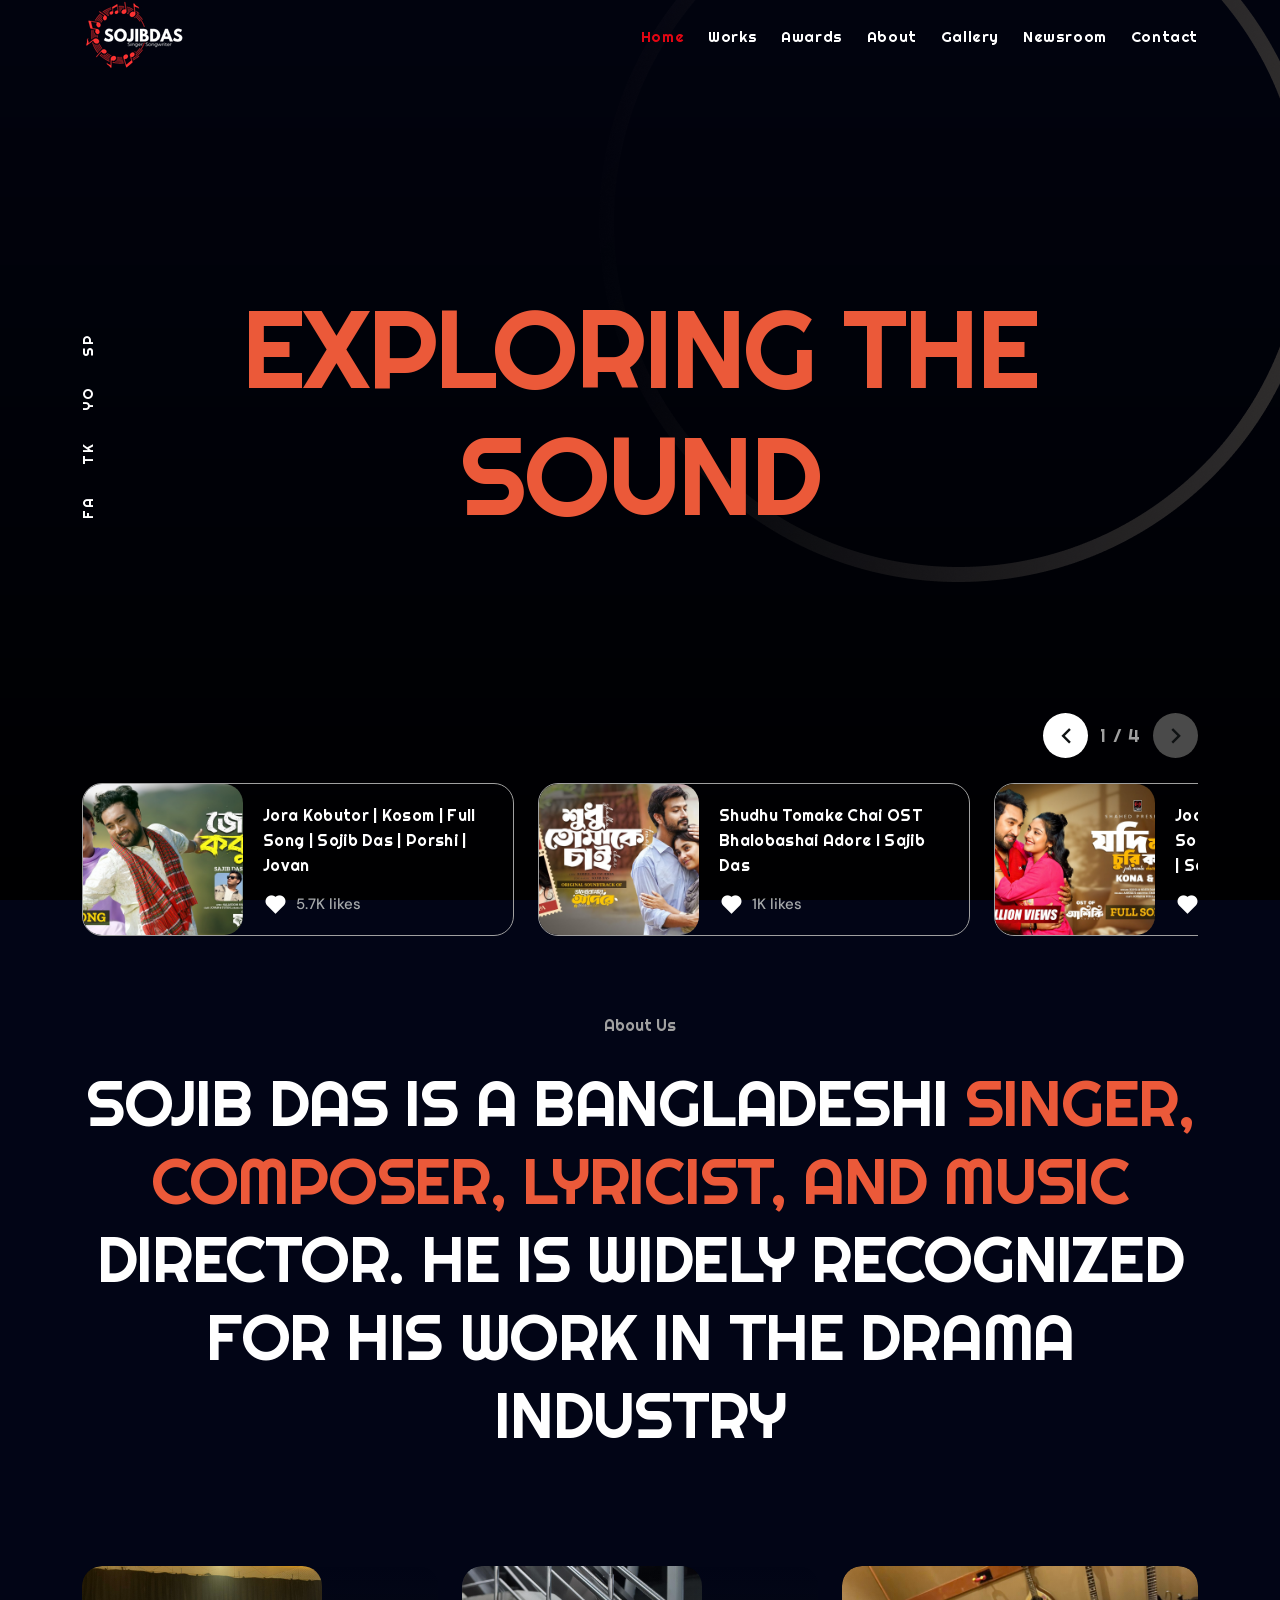
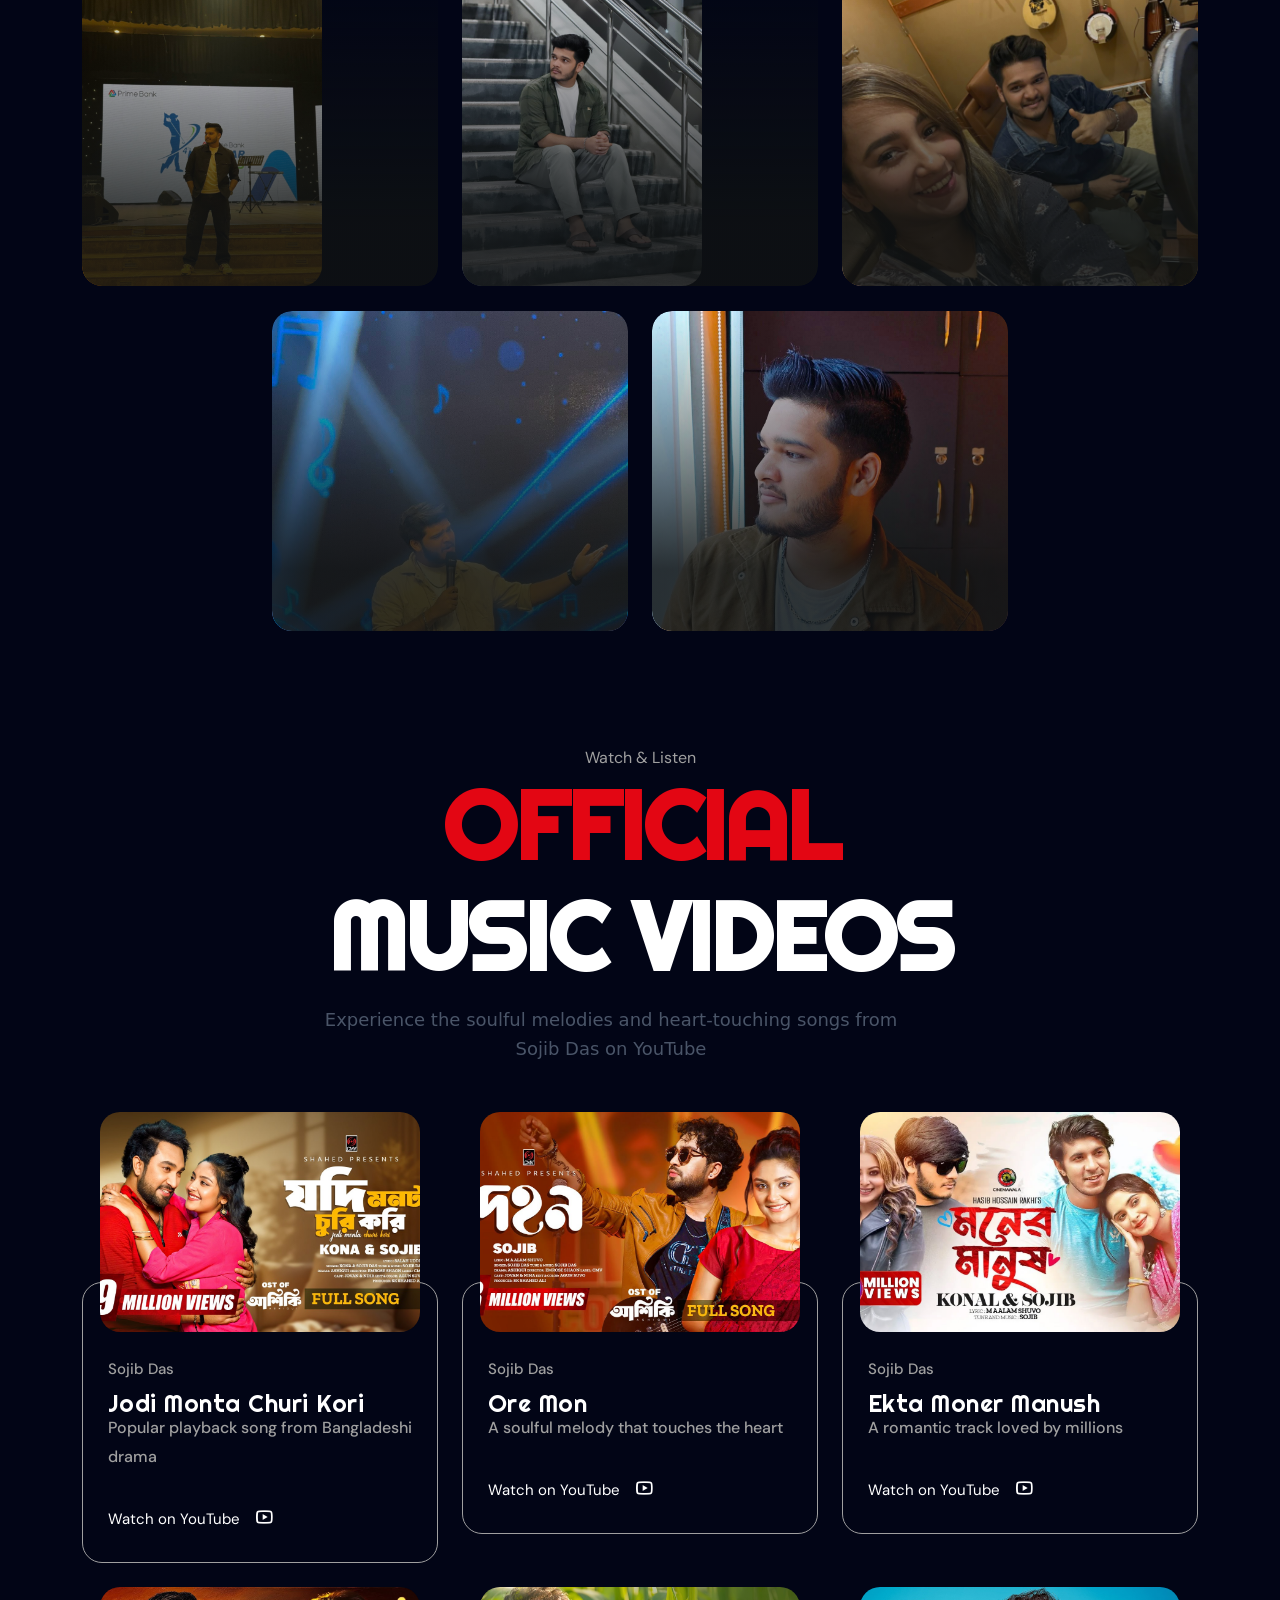
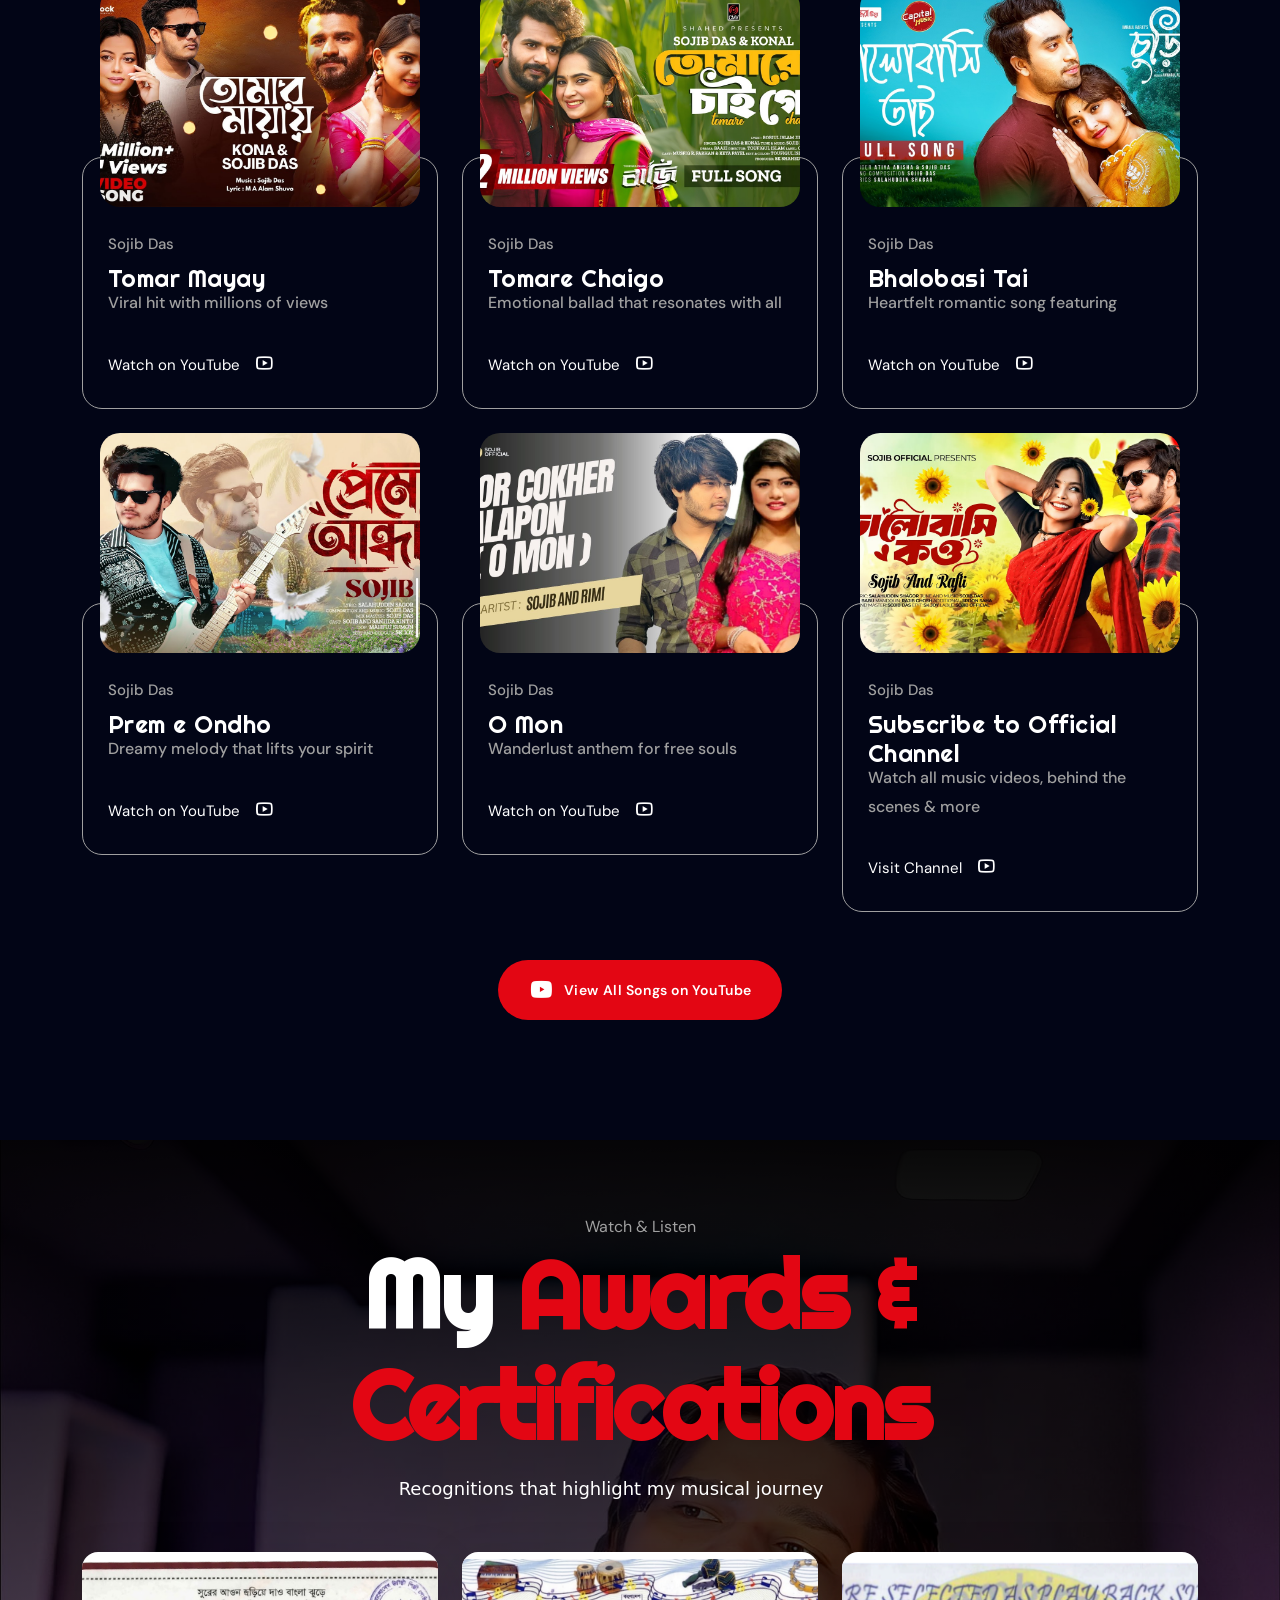
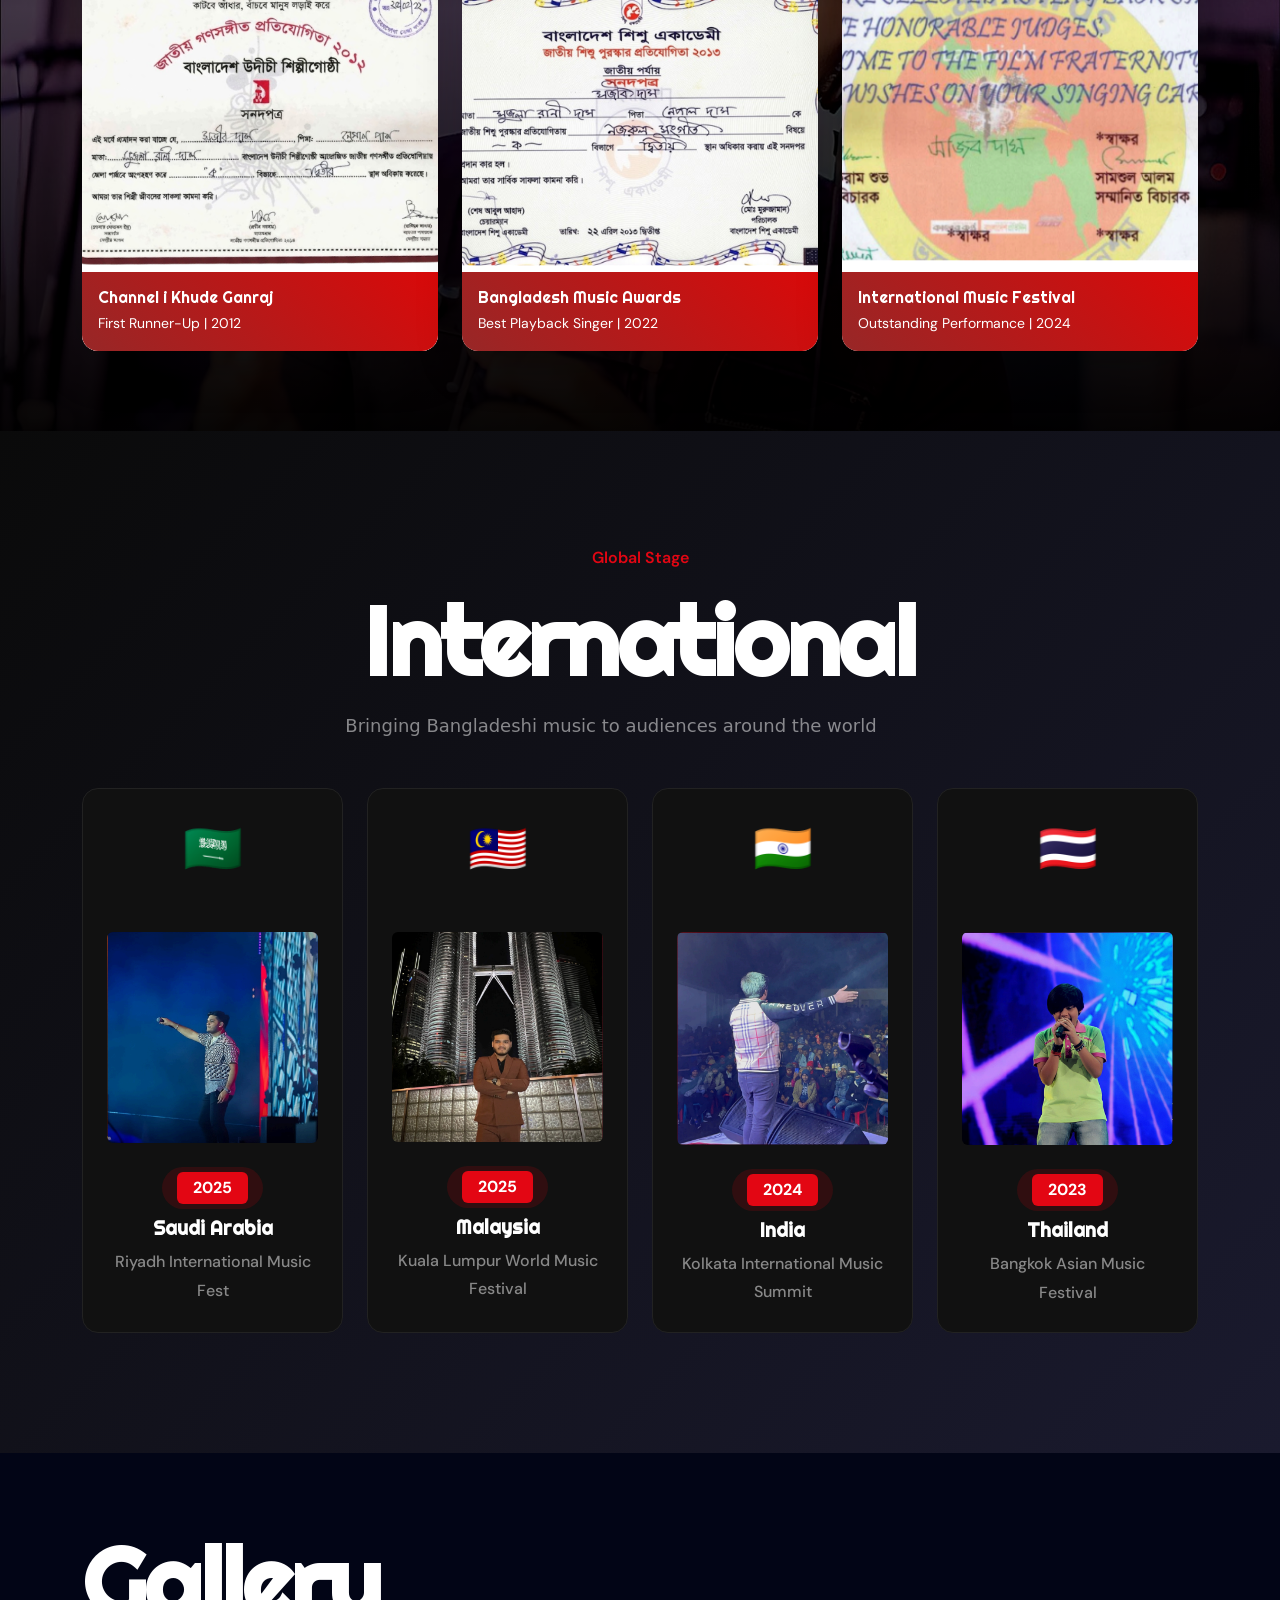
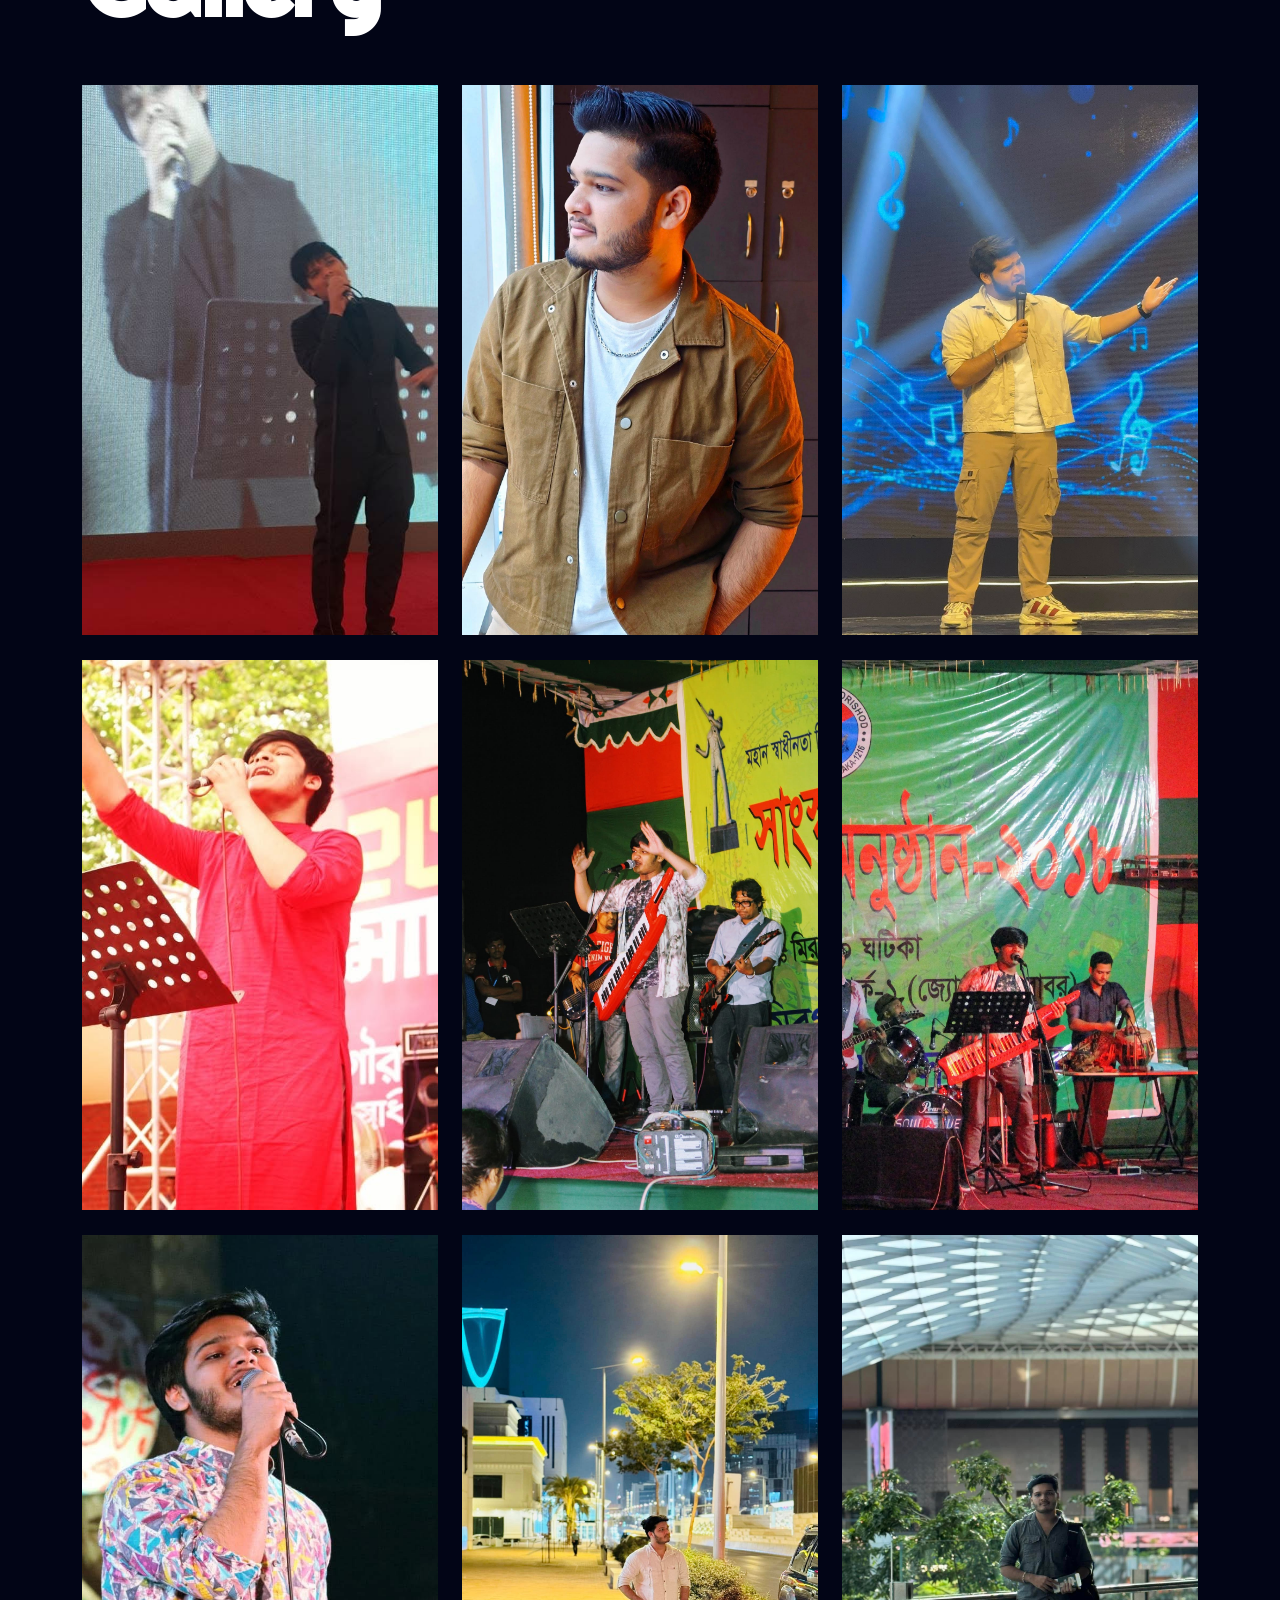
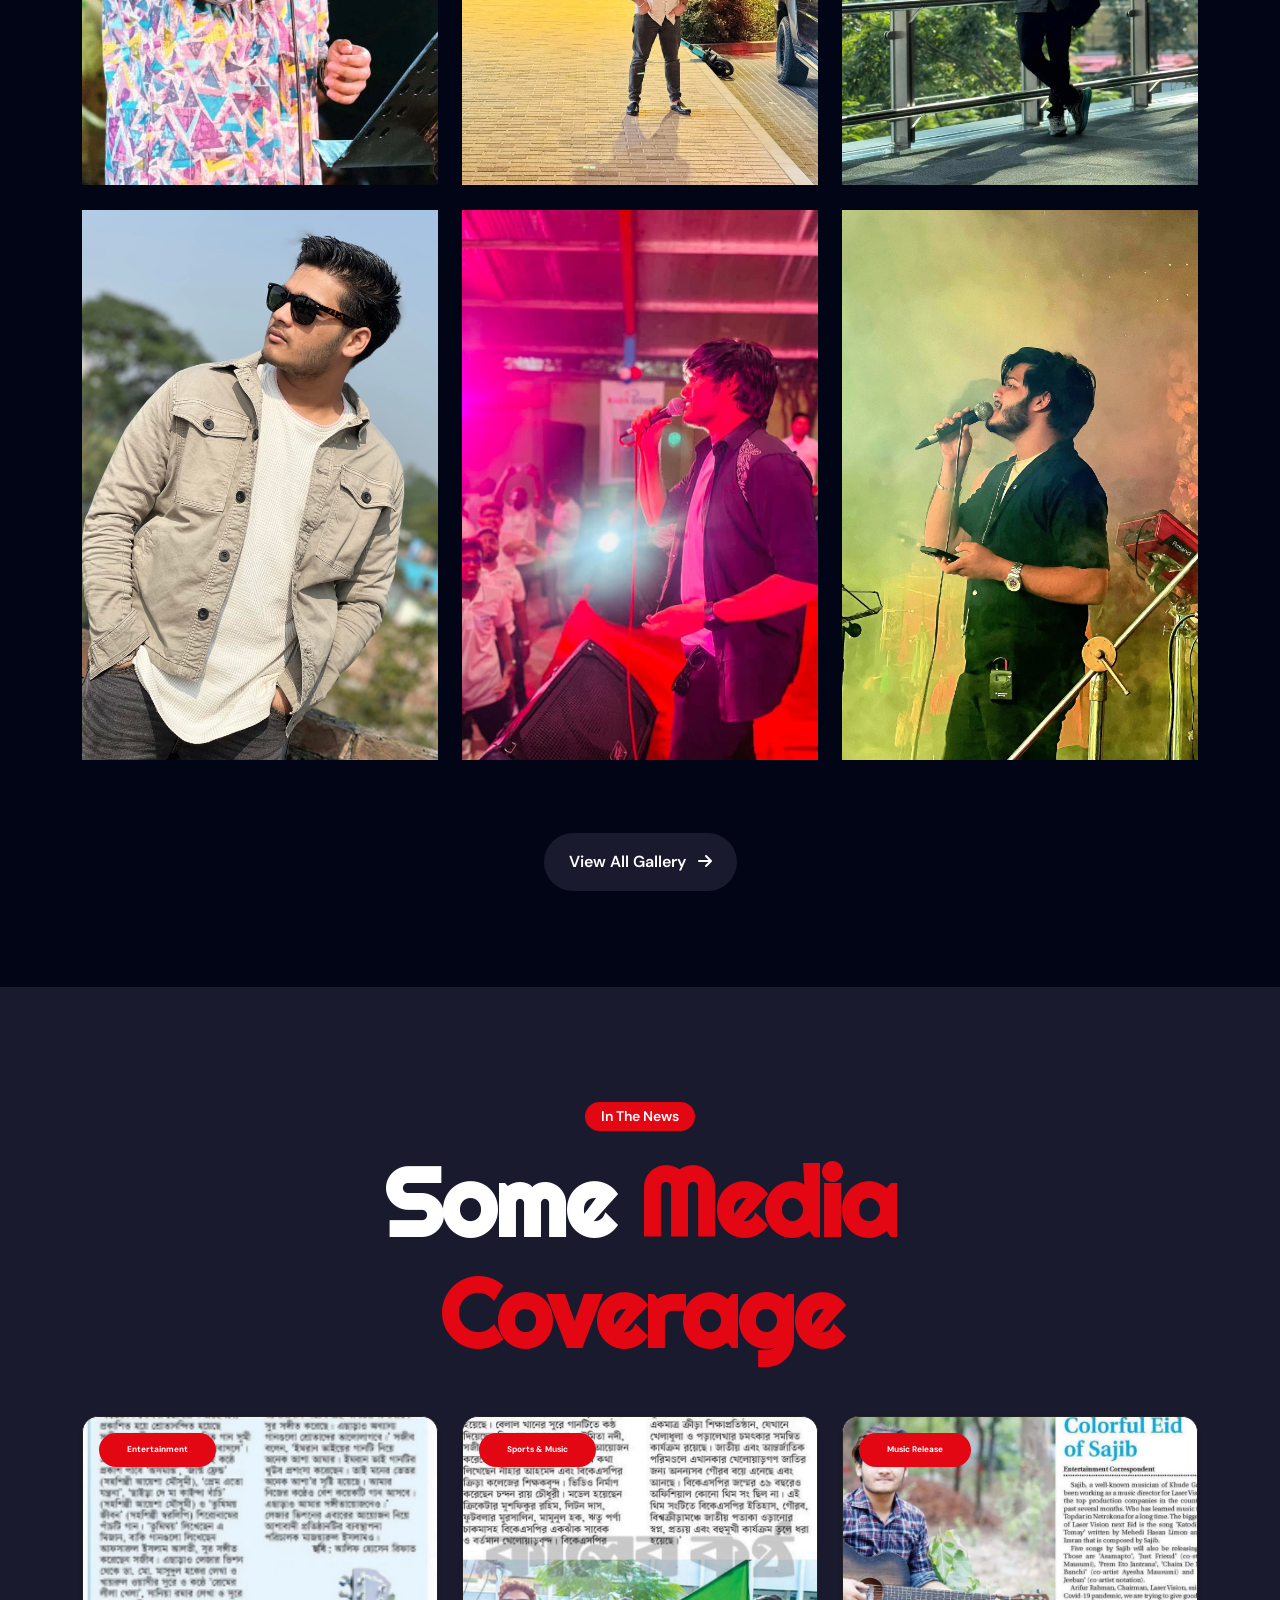
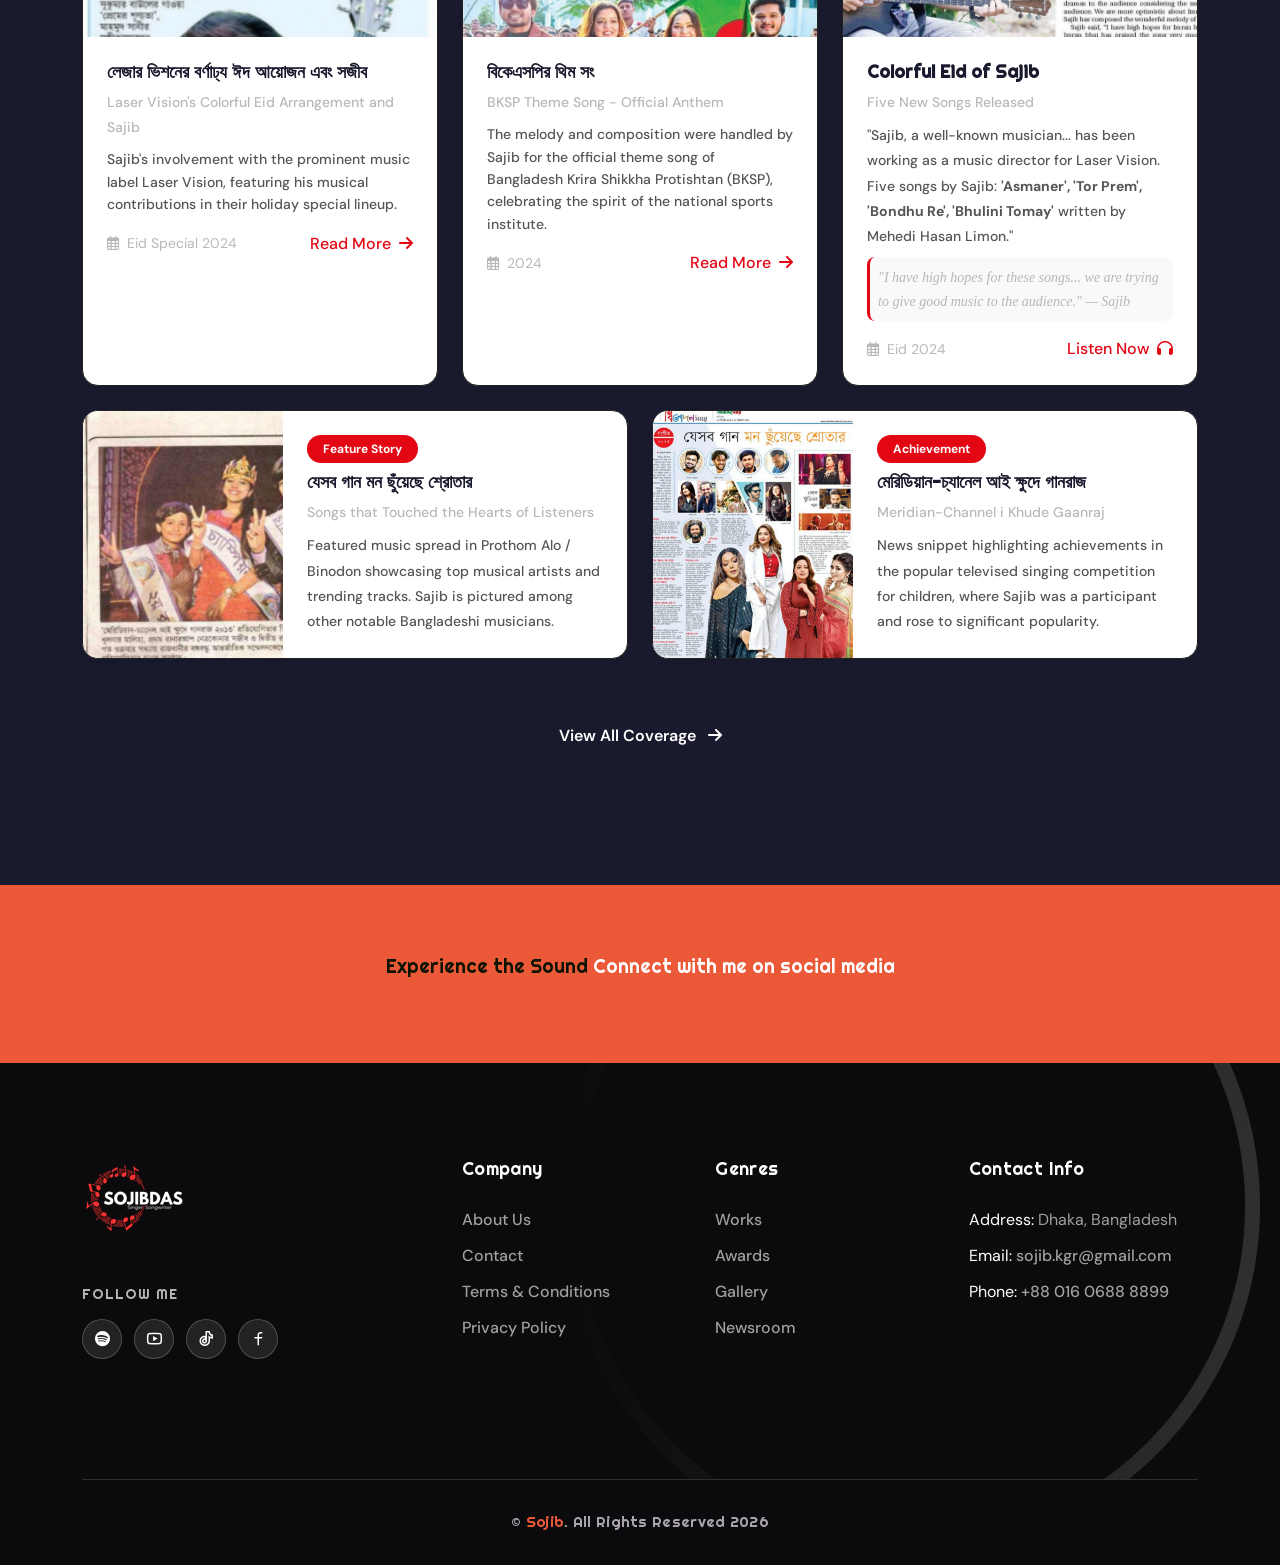
==== commit 655fcf76: "some changes done" ====
--- a/index.html
+++ b/index.html
@@ -301,7 +301,8 @@
                 data-bs-toggle="tooltip"
                 data-bs-placement="right"
                 data-bs-title="Youtube"
-                >YO</a>
+                >YO</a
+              >
             </li>
             <li>
               <a
@@ -310,7 +311,8 @@
                 data-bs-toggle="tooltip"
                 data-bs-placement="right"
                 data-bs-title="TikTok"
-                >TK</a>
+                >TK</a
+              >
             </li>
             <li>
               <a
@@ -319,7 +321,8 @@
                 data-bs-toggle="tooltip"
                 data-bs-placement="right"
                 data-bs-title="Facebook"
-                >FA</a>
+                >FA</a
+              >
             </li>
           </ul>
         </div>
@@ -1035,12 +1038,12 @@
             <div class="podcasts-and-more-single-item mb-4">
               <div class="podcasts-and-more-img pt-0 position-relative">
                 <a
-                  href="https://www.youtube.com/watch?v=W-DyqKBjyBA&list=RDW-DyqKBjyBA&start_radio=1"
+                  href="https://www.youtube.com/watch?v=n0zkSk_6SDk"
                   target="_blank"
                   class="text-decoration-none d-block"
                 >
                   <img
-                    src="assets/images/thumbnail/sopno.jpg"
+                    src="assets/images/thumbnail/preme-ondho.jpg"
                     alt="Shopno Rajje - Sojib Das"
                   />
                   <div class="youtube-play-btn">
@@ -1051,15 +1054,15 @@
               <div class="podcasts-and-more-content">
                 <span>Sojib Das</span>
                 <a
-                  href="https://www.youtube.com/watch?v=W-DyqKBjyBA&list=RDW-DyqKBjyBA&start_radio=1"
+                  href="https://www.youtube.com/watch?v=n0zkSk_6SDk"
                   target="_blank"
                   class="text-decoration-none"
                 >
-                  <h3>Shopno Rajje</h3>
+                  <h3>Prem e Ondho</h3>
                 </a>
                 <p>Dreamy melody that lifts your spirit</p>
                 <a
-                  href="https://www.youtube.com/watch?v=W-DyqKBjyBA&list=RDW-DyqKBjyBA&start_radio=1"
+                  href="https://www.youtube.com/watch?v=n0zkSk_6SDk"
                   target="_blank"
                   class="read-more text-decoration-none"
                 >
@@ -1185,7 +1188,7 @@
           <!-- Certificate Card 1 -->
           <div class="col-lg-4 col-md-6 col-sm-12" data-cue="slideInUp">
             <div
-              class="certificate-card position-relative overflow-hidden rounded-4 shadow-lg"
+              class="certificate-card position-relative overflow-hidden rounded-4 shadow-lg bg-white"
             >
               <div class="certificate-img-wrapper position-relative">
                 <img
@@ -1204,8 +1207,8 @@
                 class="certificate-info p-3 bg-white"
                 style="background: linear-gradient(45deg, #972727, #da0909)"
               >
-                <h6 class="mb-1 text-black">Channel i Khude Ganraj</h6>
-                <small class="text-muted">First Runner-Up | 2012</small>
+                <h6 class="mb-1 text-white">Channel i Khude Ganraj</h6>
+                <small class="text-white">First Runner-Up | 2012</small>
               </div>
             </div>
           </div>
@@ -1219,7 +1222,7 @@
             <div
               class="certificate-card position-relative overflow-hidden rounded-4 shadow-lg"
             >
-              <div class="certificate-img-wrapper position-relative">
+              <div class="certificate-img-wrapper position-relative bg-white">
                 <img
                   src="assets/images/profile/certificate-2.png"
                   alt="Certificate 2"
@@ -1236,8 +1239,8 @@
                 class="certificate-info p-3 bg-white"
                 style="background: linear-gradient(45deg, #972727, #da0909)"
               >
-                <h6 class="mb-1 text-black">Bangladesh Music Awards</h6>
-                <small class="text-muted">Best Playback Singer | 2022</small>
+                <h6 class="mb-1 text-white">Bangladesh Music Awards</h6>
+                <small class="text-white">Best Playback Singer | 2022</small>
               </div>
             </div>
           </div>
@@ -1249,9 +1252,9 @@
             data-delay="200"
           >
             <div
-              class="certificate-card position-relative overflow-hidden rounded-4 shadow-lg"
+              class="certificate-card position-relative overflow-hidden rounded-4 shadow-lg "
             >
-              <div class="certificate-img-wrapper position-relative">
+              <div class="certificate-img-wrapper position-relative bg-white">
                 <img
                   src="assets/images/profile/certificate-3.png"
                   alt="Certificate 3"
@@ -1268,8 +1271,8 @@
                 class="certificate-info p-3 bg-white"
                 style="background: linear-gradient(45deg, #972727, #da0909)"
               >
-                <h6 class="mb-1 text-black">International Music Festival</h6>
-                <small class="text-muted">Outstanding Performance | 2024</small>
+                <h6 class="mb-1 text-white">International Music Festival</h6>
+                <small class="text-white">Outstanding Performance | 2024</small>
               </div>
             </div>
           </div>
@@ -1450,7 +1453,15 @@
       <div class="row">
         <div class="col-lg-4 col-md-6">
           <a
-            href="artist-details.html"
+            href="gallery.html"
+            class="artists-single-item d-block text-decoration-none style-two"
+          >
+            <img src="assets/images/profile/IMG_0350.JPG.jpeg" alt="artists" />
+          </a>
+        </div>
+        <div class="col-lg-4 col-md-6">
+          <a
+            href="gallery.html"
             class="artists-single-item d-block text-decoration-none style-two"
           >
             <img src="assets/images/profile/4.jpg" alt="artists" />
@@ -1458,7 +1469,7 @@
         </div>
         <div class="col-lg-4 col-md-6">
           <a
-            href="artist-details.html"
+            href="gallery.html"
             class="artists-single-item d-block text-decoration-none style-two"
           >
             <img src="assets/images/profile/3.jpg" alt="artists" />
@@ -1466,15 +1477,41 @@
         </div>
         <div class="col-lg-4 col-md-6">
           <a
-            href="artist-details.html"
+            href="gallery.html"
             class="artists-single-item d-block text-decoration-none style-two"
           >
-            <img src="assets/images/profile/14.jpg" alt="artists" />
+            <img src="assets/images/profile/IMG_0346.JPG.jpeg" alt="artists" />
           </a>
         </div>
+
         <div class="col-lg-4 col-md-6">
           <a
-            href="artist-details.html"
+            href="gallery.html"
+            class="artists-single-item d-block text-decoration-none style-two"
+          >
+            <img src="assets/images/profile/IMG_0344.JPG.jpeg" alt="artists" />
+          </a>
+        </div>
+        <div class="col-lg-4 col-md-6">
+          <a
+            href="gallery.html"
+            class="artists-single-item d-block text-decoration-none style-two"
+          >
+            <img src="assets/images/profile/IMG_0345.JPG.jpeg" alt="artists" />
+          </a>
+        </div>
+
+        <div class="col-lg-4 col-md-6">
+          <a
+            href="gallery.html"
+            class="artists-single-item d-block text-decoration-none style-two"
+          >
+            <img src="assets/images/profile/IMG_0367.JPG.jpeg" alt="artists" />
+          </a>
+        </div>
+        <div class="col-lg-4 col-md-6">
+          <a
+            href="gallery.html"
             class="artists-single-item d-block text-decoration-none style-two"
           >
             <img src="assets/images/profile/12.jpg" alt="artists" />
@@ -1482,7 +1519,7 @@
         </div>
         <div class="col-lg-4 col-md-6">
           <a
-            href="artist-details.html"
+            href="gallery.html"
             class="artists-single-item d-block text-decoration-none style-two"
           >
             <img src="assets/images/profile/13.jpg" alt="artists" />
@@ -1490,11 +1527,41 @@
         </div>
         <div class="col-lg-4 col-md-6">
           <a
-            href="artist-details.html"
+            href="gallery.html"
             class="artists-single-item d-block text-decoration-none style-two"
           >
             <img src="assets/images/profile/9.jpg" alt="artists" />
           </a>
+        </div>
+        <div class="col-lg-4 col-md-6">
+          <a
+            href="gallery.html"
+            class="artists-single-item d-block text-decoration-none style-two"
+          >
+            <img src="assets/images/profile/IMG_0365.JPG.jpeg" alt="artists" />
+          </a>
+        </div>
+        <div class="col-lg-4 col-md-6">
+          <a
+            href="gallery.html"
+            class="artists-single-item d-block text-decoration-none style-two"
+          >
+            <img src="assets/images/profile/IMG_0368.JPG.jpeg" alt="artists" />
+          </a>
+        </div>
+      </div>
+      <div class="row">
+        <div class="col-lg-12">
+          <div class="text-center mt-5">
+          <a href="gallery.html" class="btn px-4 py-3 rounded-pill" style="
+              background: #1a1a2e;
+              color: white;
+              font-weight: 600;
+              transition: all 0.3s;
+            ">
+            View All Gallery <i class="fas fa-arrow-right ms-2"></i>
+          </a>
+        </div>
         </div>
       </div>
     </div>
@@ -1788,7 +1855,7 @@
 
     <!-- Start Footer Area -->
     <footer
-      class="footer-area pt-120 pb-95 position-relative z-1 overflow-hidden"
+      class="footer-area pt-95 pb-95 position-relative z-1 overflow-hidden"
     >
       <div class="container">
         <div class="row">
@@ -1801,48 +1868,145 @@
               />
             </a>
             <div class="footer-widget mt-5" style="max-width: 306px">
-              <ul
-                class="p-0 m-0 list-unstyled d-flex align-items-center social-links"
-                style="gap: 15px"
-              >
-                <li>
-                  <a
-                    href="https://open.spotify.com/artist/3eHOdhLsZGlpwA2TPcVLn0"
-                    class="text-decoration-none text-white"
-                    target="_blank"
-                  >
-                    <i class="ri-spotify-fill fs-18"></i>
-                  </a>
-                </li>
-                <li>
-                  <a
-                    href="https://www.youtube.com/@sojibdasofficial"
-                    class="text-decoration-none text-white"
-                    target="_blank"
-                  >
-                    <i class="ri-youtube-line fs-18"></i>
-                  </a>
-                </li>
-                <li>
-                  <a
-                    href="https://www.tiktok.com/@sojibtunes"
-                    class="text-decoration-none text-white"
-                    target="_blank"
-                  >
-                    <i class="ri-tiktok-line fs-18"></i>
-                  </a>
-                </li>
-                <li>
-                  <a
-                    href="https://www.facebook.com/sojibofficialfbac/"
-                    class="text-decoration-none text-white"
-                    target="_blank"
-                  >
-                    <i class="ri-facebook-line fs-18"></i>
-                  </a>
-                </li>
-              </ul>
-            </div>
+              <!-- Enhanced Social Links with Glassmorphism -->
+              <div class="social-wrapper">
+                <h6
+                  class="social-title mb-3"
+                  style="
+                    font-size: 14px;
+                    letter-spacing: 1px;
+                    color: rgba(255, 255, 255, 0.7);
+                  "
+                >
+                  FOLLOW ME
+                </h6>
+                <ul
+                  class="p-0 m-0 list-unstyled d-flex align-items-center social-links"
+                  style="gap: 12px"
+                >
+                  <li>
+                    <a
+                      href="https://open.spotify.com/artist/3eHOdhLsZGlpwA2TPcVLn0"
+                      class="text-decoration-none social-icon spotify"
+                      target="_blank"
+                      style="
+                        display: flex;
+                        align-items: center;
+                        justify-content: center;
+                        width: 40px;
+                        height: 40px;
+                        background: rgba(255, 255, 255, 0.1);
+                        backdrop-filter: blur(8px);
+                        border-radius: 50%;
+                        transition: all 0.3s ease;
+                        color: white;
+                        border: 1px solid rgba(255, 255, 255, 0.2);
+                      "
+                    >
+                      <i class="ri-spotify-fill fs-18"></i>
+                    </a>
+                  </li>
+                  <li>
+                    <a
+                      href="https://www.youtube.com/@sojibdasofficial"
+                      class="text-decoration-none social-icon youtube"
+                      target="_blank"
+                      style="
+                        display: flex;
+                        align-items: center;
+                        justify-content: center;
+                        width: 40px;
+                        height: 40px;
+                        background: rgba(255, 255, 255, 0.1);
+                        backdrop-filter: blur(8px);
+                        border-radius: 50%;
+                        transition: all 0.3s ease;
+                        color: white;
+                        border: 1px solid rgba(255, 255, 255, 0.2);
+                      "
+                    >
+                      <i class="ri-youtube-line fs-18"></i>
+                    </a>
+                  </li>
+                  <li>
+                    <a
+                      href="https://www.tiktok.com/@sojibtunes"
+                      class="text-decoration-none social-icon tiktok"
+                      target="_blank"
+                      style="
+                        display: flex;
+                        align-items: center;
+                        justify-content: center;
+                        width: 40px;
+                        height: 40px;
+                        background: rgba(255, 255, 255, 0.1);
+                        backdrop-filter: blur(8px);
+                        border-radius: 50%;
+                        transition: all 0.3s ease;
+                        color: white;
+                        border: 1px solid rgba(255, 255, 255, 0.2);
+                      "
+                    >
+                      <i class="ri-tiktok-line fs-18"></i>
+                    </a>
+                  </li>
+                  <li>
+                    <a
+                      href="https://www.facebook.com/sojibofficialfbac/"
+                      class="text-decoration-none social-icon facebook"
+                      target="_blank"
+                      style="
+                        display: flex;
+                        align-items: center;
+                        justify-content: center;
+                        width: 40px;
+                        height: 40px;
+                        background: rgba(255, 255, 255, 0.1);
+                        backdrop-filter: blur(8px);
+                        border-radius: 50%;
+                        transition: all 0.3s ease;
+                        color: white;
+                        border: 1px solid rgba(255, 255, 255, 0.2);
+                      "
+                    >
+                      <i class="ri-facebook-line fs-18"></i>
+                    </a>
+                  </li>
+                </ul>
+              </div>
+            </div>
+
+            <style>
+              /* Hover effects for glassmorphism style */
+              .social-icon:hover {
+                transform: translateY(-3px);
+                backdrop-filter: blur(12px);
+              }
+
+              .social-icon.spotify:hover {
+                background: #1db954;
+                border-color: #1db954;
+                box-shadow: 0 5px 15px rgba(29, 185, 84, 0.3);
+              }
+
+              .social-icon.youtube:hover {
+                background: #ff0000;
+                border-color: #ff0000;
+                box-shadow: 0 5px 15px rgba(255, 0, 0, 0.3);
+              }
+
+              .social-icon.tiktok:hover {
+                background: linear-gradient(135deg, #00f2ea, #ff0050);
+                border-color: #ff0050;
+                box-shadow: 0 5px 15px rgba(255, 0, 80, 0.3);
+              }
+
+              .social-icon.facebook:hover {
+                background: #1877f2;
+                border-color: #1877f2;
+                box-shadow: 0 5px 15px rgba(24, 119, 242, 0.3);
+              }
+            </style>
           </div>
           <div class="col-lg-8">
             <div class="row">
@@ -1853,6 +2017,9 @@
                   <ul class="p-0 mb-0 list-unstyled info-links">
                     <li>
                       <a href="about.html">About Us</a>
+                    </li>
+                    <li>
+                      <a href="contact.html">Contact</a>
                     </li>
                     <li>
                       <a href="terms-conditions.html">Terms & Conditions</a>
@@ -1869,13 +2036,16 @@
 
                   <ul class="p-0 mb-0 list-unstyled info-links">
                     <li>
-                      <a href="genres.html">Pop</a>
+                      <a href="works.html"> Works</a>
                     </li>
                     <li>
-                      <a href="genres.html">Melody</a>
+                      <a href="awards.html">Awards</a>
                     </li>
                     <li>
-                      <a href="contact.html">Contact Us</a>
+                      <a href="gallery.html">Gallery</a>
+                    </li>
+                    <li>
+                      <a href="newsroom.html">Newsroom</a>
                     </li>
                   </ul>
                 </div>
@@ -1886,14 +2056,17 @@
 
                   <ul class="p-0 mb-0 list-unstyled info-links">
                     <li>
-                      <span class="text-white">Address:</span> 45/15 New alsala
-                      Avenew Booston town, Austria
+                      <span class="text-white">Address:</span> Dhaka, Bangladesh
                     </li>
                     <li>
                       <span class="text-white">Email:</span>
-                      <a href="mailto:support@sojib.com" class="__cf_email__"
-                        >support@sojib.com</a
+                      <a href="mailto:sojib.kgr@gmail.com" class="__cf_email__"
+                        >sojib.kgr@gmail.com</a
                       >
+                    </li>
+                    <li>
+                      <span class="text-white">Phone:</span>
+                      <a href="tel:+88016 0688 8899">+88 016 0688 8899</a>
                     </li>
                   </ul>
                 </div>
--- a/assets/css/style.css
+++ b/assets/css/style.css
@@ -5624,10 +5624,10 @@
 
 /* Navbar */
 .navbar {
-  background: rgba(10, 10, 10, 0.95);
-  backdrop-filter: blur(10px);
+  /* background: rgba(10, 10, 10, 0.95); */
+  /* backdrop-filter: blur(10px); */
   padding: 15px 0;
-  border-bottom: 1px solid #222;
+  /* border-bottom: 1px solid #222; */
 }
 
 .navbar-brand img {
@@ -17438,6 +17438,12 @@
   transition: all ease 0.5s;
   position: relative;
   margin-bottom: 120px;
+  gap: 10;
+}
+.style-two img {
+  width: 100%;
+ height: 550px;
+ object-fit: cover;
 }
 .artists-single-item .artists-content {
   margin-top: 30px;
